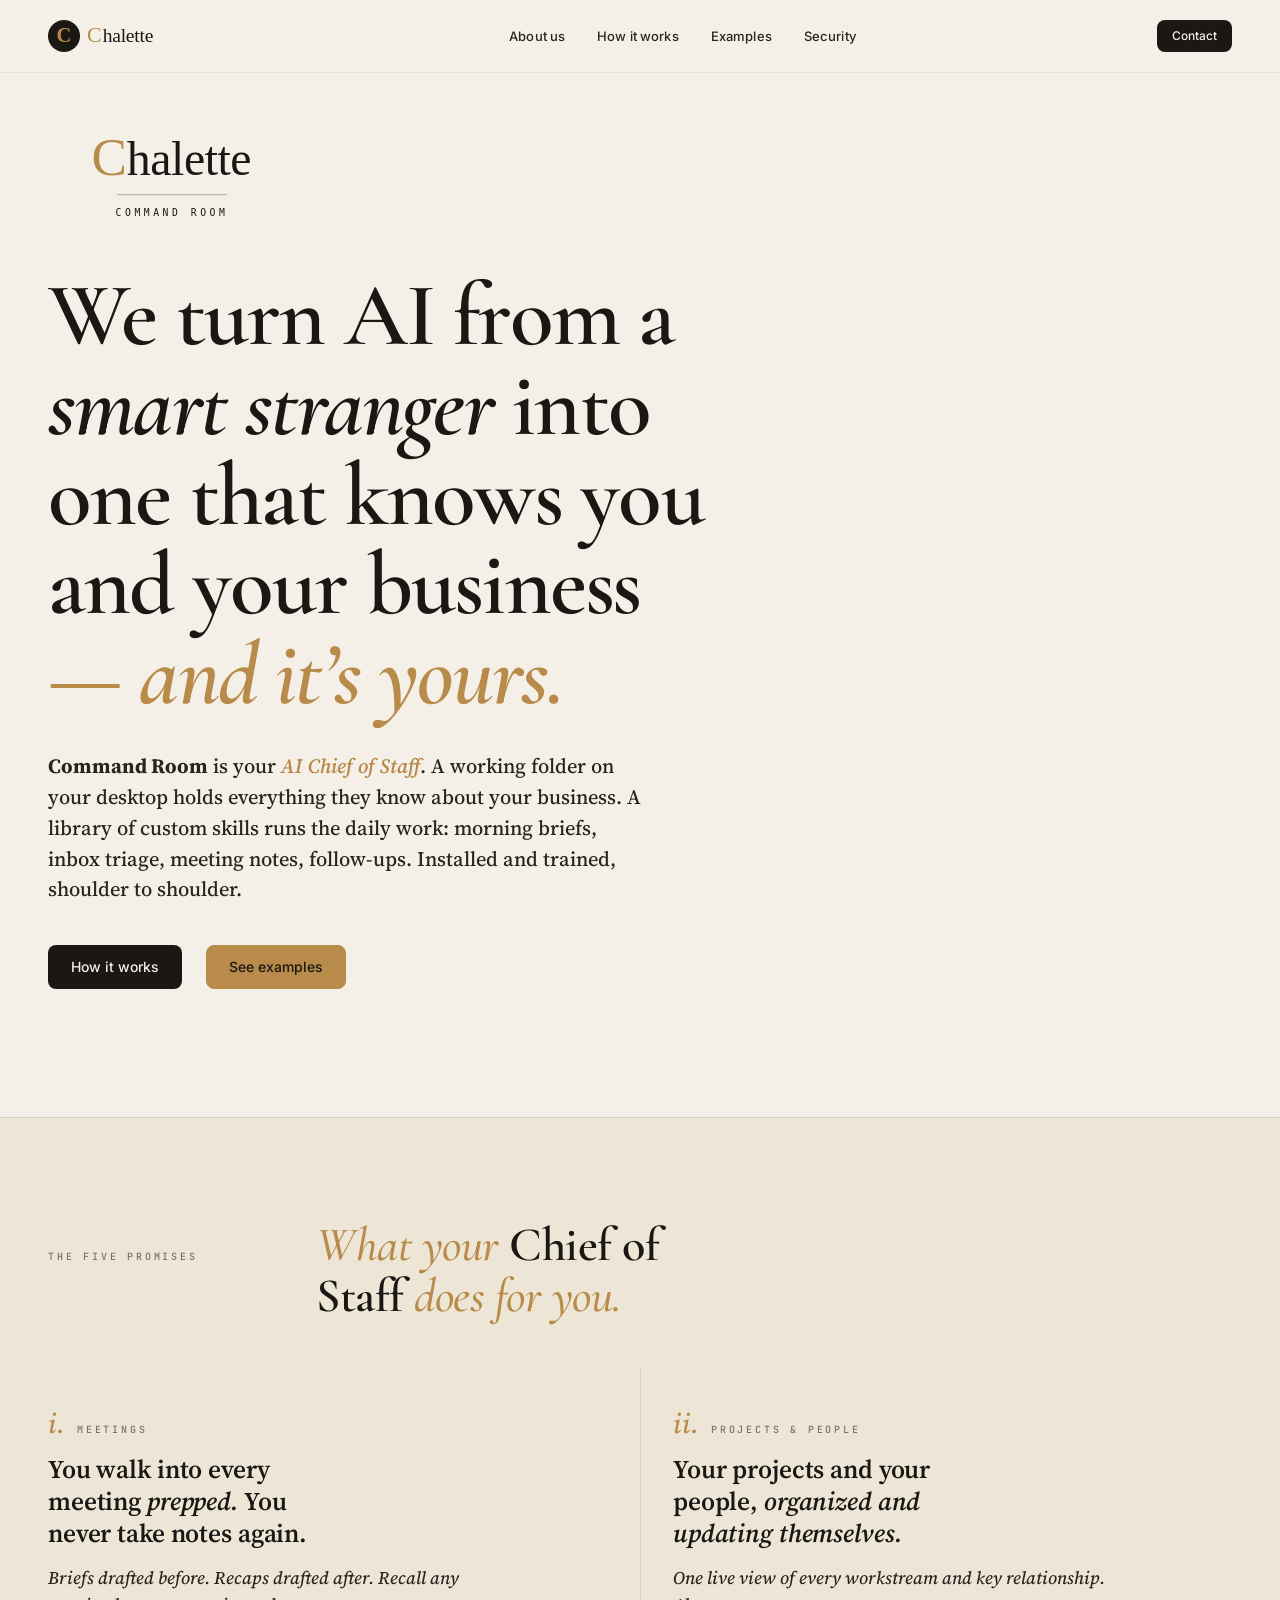
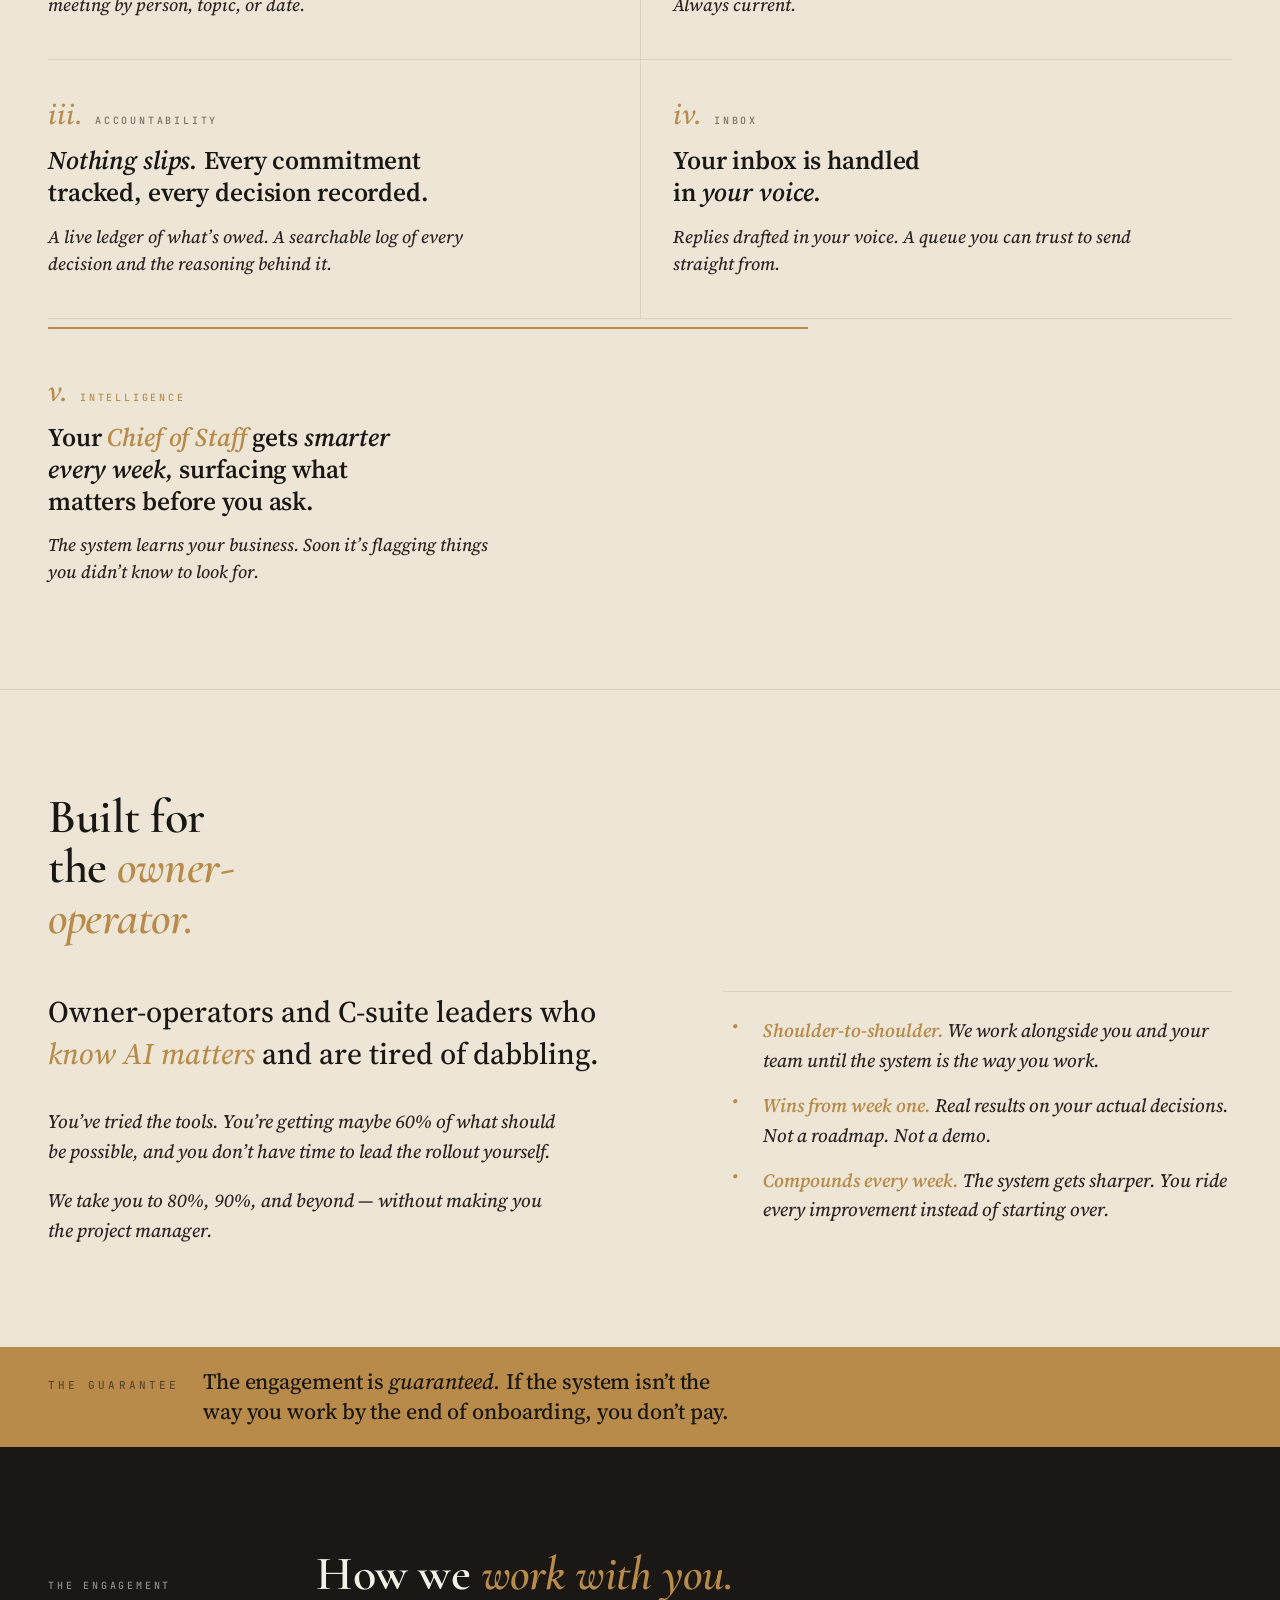
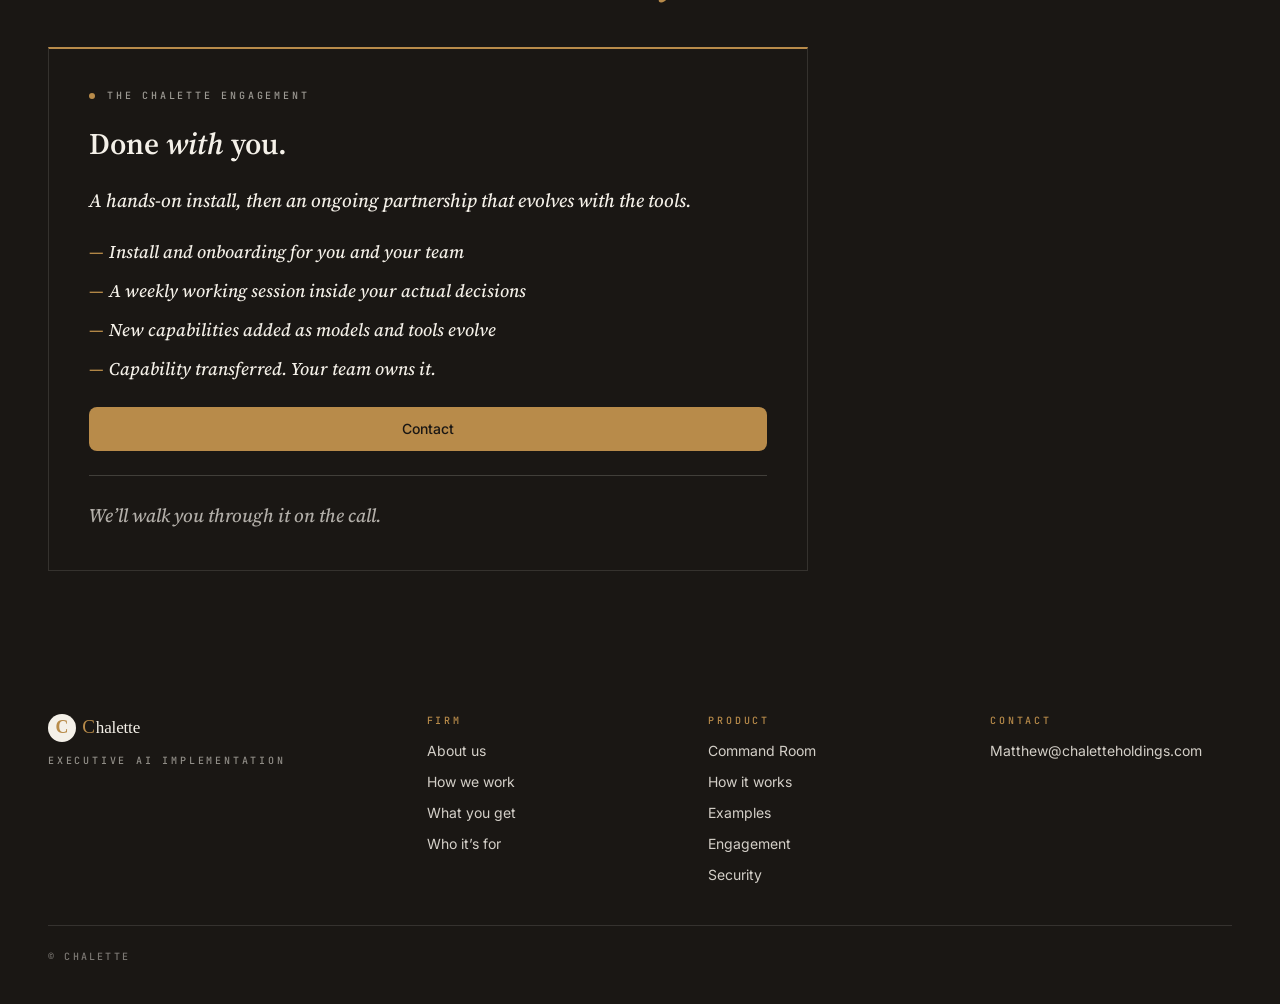
==== index.html @ c5b2cd97 "A11y + social/SEO meta pass A11y: - Tab toggle now passes a real tablist:   * Buttons get type="butt" ====
<!doctype html>
<html lang="en">
<head>
  <meta charset="utf-8">
  <title>Chalette | Executive AI Implementation</title>
  <meta name="viewport" content="width=device-width, initial-scale=1">
  <meta name="description" content="Chalette is an Executive AI Implementation firm. We install Command Room (your AI Chief of Staff) and work alongside your team so AI actually pays off.">

  <link rel="canonical" href="https://chaletteholdings.com/">

  <meta property="og:type" content="website">
  <meta property="og:url" content="https://chaletteholdings.com/">
  <meta property="og:title" content="Chalette | Executive AI Implementation">
  <meta property="og:description" content="We turn AI from a smart stranger into one that knows you and your business. Built for owner-operators and C-suite leaders who know AI matters and are tired of dabbling.">
  <meta property="og:site_name" content="Chalette">

  <meta name="twitter:card" content="summary">
  <meta name="twitter:title" content="Chalette | Executive AI Implementation">
  <meta name="twitter:description" content="We turn AI from a smart stranger into one that knows you and your business.">

  <link rel="icon" href="assets/favicon.svg">
  <link rel="stylesheet" href="assets/chalette.css">
  <link rel="stylesheet" href="assets/landing.css">
</head>
<body>

<!-- ============================================================
     NAV
     ============================================================ -->
<header class="nav">
  <div class="wrap nav-inner">
    <a class="nav-logo" href="#top" aria-label="Chalette home">
      <img src="assets/logo-lockup.svg" alt="Chalette">
    </a>
    <nav class="nav-links" aria-label="Primary">
      <a href="about.html">About us</a>
      <a href="how-it-works.html">How it works</a>
      <a href="examples.html">Examples</a>
      <a href="security.html">Security</a>
    </nav>
    <div class="nav-actions">
      <a class="btn btn-primary btn-sm nav-cta" href="mailto:Matthew@chaletteholdings.com">Contact</a>
      <button class="nav-toggle" type="button" aria-label="Open menu" aria-expanded="false" aria-controls="mobile-menu">
        <span class="nav-toggle-bar"></span>
        <span class="nav-toggle-bar"></span>
        <span class="nav-toggle-bar"></span>
      </button>
    </div>
  </div>
</header>
<div class="mobile-menu" id="mobile-menu" hidden>
  <nav class="mobile-menu-links" aria-label="Mobile primary">
    <a href="about.html">About us</a>
    <a href="how-it-works.html">How it works</a>
    <a href="examples.html">Examples</a>
    <a href="security.html">Security</a>
  </nav>
  <a class="btn btn-primary mobile-menu-cta" href="mailto:Matthew@chaletteholdings.com">Contact</a>
</div>

<main id="top">

<!-- ============================================================
     HERO
     ============================================================ -->
<section class="hero">
  <div class="wrap">
    <div class="hero-content">
      <img class="hero-logo" src="assets/logo-stacked.svg" alt="Chalette Command Room">
      <h1>
        We turn AI from a <em>smart stranger</em> into one that knows you and your business <span class="brass">&mdash; and it&rsquo;s yours.</span>
      </h1>
      <p class="hero-sub">
        <strong>Command Room</strong> is your <span class="brass-em">AI Chief of Staff</span>. A working folder on your desktop holds everything they know about your business. A library of custom skills runs the daily work: morning briefs, inbox triage, meeting notes, follow-ups. Installed and trained, shoulder to shoulder.
      </p>
      <div class="hero-ctas">
        <a class="btn btn-primary" href="how-it-works.html">How it works</a>
        <a class="btn btn-brass" href="examples.html">See examples</a>
      </div>
    </div>
  </div>
</section>


<!-- ============================================================
     THE FIVE PROMISES (canonical, from PRODUCT_STRATEGY_v3.md)
     ============================================================ -->
<section class="promises" id="what">
  <div class="wrap">
    <div class="section-head">
      <div class="section-marker"><span>The five promises</span></div>
      <h2 class="section-title section-title--invert"><span class="muted-frame">What your</span> Chief of Staff <span class="muted-frame">does for you.</span></h2>
    </div>

    <ol class="promise-grid">
      <li class="promise-card">
        <div class="promise-meta">
          <span class="promise-num">i.</span>
          <span class="promise-cat">Meetings</span>
        </div>
        <h3>You walk into every meeting <em>prepped.</em> You never take notes again.</h3>
        <p>Briefs drafted before. Recaps drafted after. Recall any meeting by person, topic, or date.</p>
      </li>
      <li class="promise-card">
        <div class="promise-meta">
          <span class="promise-num">ii.</span>
          <span class="promise-cat">Projects &amp; people</span>
        </div>
        <h3>Your projects and your people, <em>organized and updating themselves.</em></h3>
        <p>One live view of every workstream and key relationship. Always current.</p>
      </li>
      <li class="promise-card">
        <div class="promise-meta">
          <span class="promise-num">iii.</span>
          <span class="promise-cat">Accountability</span>
        </div>
        <h3><em>Nothing slips.</em> Every commitment tracked, every decision recorded.</h3>
        <p>A live ledger of what&rsquo;s owed. A searchable log of every decision and the reasoning behind it.</p>
      </li>
      <li class="promise-card">
        <div class="promise-meta">
          <span class="promise-num">iv.</span>
          <span class="promise-cat">Inbox</span>
        </div>
        <h3>Your inbox is handled in <em>your voice.</em></h3>
        <p>Replies drafted in your voice. A queue you can trust to send straight from.</p>
      </li>
      <li class="promise-card promise-card--feature">
        <div class="promise-meta">
          <span class="promise-num">v.</span>
          <span class="promise-cat">Intelligence</span>
        </div>
        <h3>Your <span class="brass-em">Chief of Staff</span> gets <em>smarter every week,</em> surfacing what matters before you ask.</h3>
        <p>The system learns your business. Soon it&rsquo;s flagging things you didn&rsquo;t know to look for.</p>
      </li>
    </ol>
  </div>
</section>


<!-- ============================================================
     WHO IT'S FOR
     ============================================================ -->
<section class="audience" id="audience">
  <div class="wrap">
    <div class="section-head">
      <h2 class="section-title">Built for the <span class="brass-em">owner-operator.</span></h2>
    </div>

    <div class="audience-grid">
      <div>
        <p class="audience-lede">
          Owner-operators and C-suite leaders who <em>know AI matters</em> and are tired of dabbling.
        </p>
        <div class="audience-body">
          <p>You&rsquo;ve tried the tools. You&rsquo;re getting maybe 60% of what should be possible, and you don&rsquo;t have time to lead the rollout yourself.</p>
          <p>We take you to 80%, 90%, and beyond &mdash; without making you the project manager.</p>
        </div>
      </div>

      <ul class="audience-list">
        <li><span><strong>Shoulder-to-shoulder.</strong> We work alongside you and your team until the system is the way you work.</span></li>
        <li><span><strong>Wins from week one.</strong> Real results on your actual decisions. Not a roadmap. Not a demo.</span></li>
        <li><span><strong>Compounds every week.</strong> The system gets sharper. You ride every improvement instead of starting over.</span></li>
      </ul>
    </div>
  </div>
</section>


<!-- ============================================================
     GUARANTEE RIBBON
     A brass band between Who-it's-for and Engagement. The
     guarantee is load-bearing for the sale — gets its own moment
     instead of sitting buried as bullet 4 of 4.
     ============================================================ -->
<section class="guarantee" id="guarantee">
  <div class="wrap">
    <div class="guarantee-inner">
      <span class="guarantee-marker">The guarantee</span>
      <p class="guarantee-line">
        The engagement is <em>guaranteed.</em> If the system isn&rsquo;t the way you work by the end of onboarding, you don&rsquo;t pay.
      </p>
    </div>
  </div>
</section>


<!-- ============================================================
     ENGAGEMENT
     ============================================================ -->
<section id="engagement">
  <div class="wrap">
    <div class="section-head">
      <div class="section-marker"><span>The engagement</span></div>
      <h2 class="section-title">How we <span class="brass-em">work with you.</span></h2>
    </div>

    <div class="engagement-grid">
      <article class="engagement-card primary">
        <div class="marker"><span class="dot"></span><span>The Chalette engagement</span></div>
        <h3>Done <em>with</em> you.</h3>
        <p>A hands-on install, then an ongoing partnership that evolves with the tools.</p>
        <ul>
          <li>Install and onboarding for you and your team</li>
          <li>A weekly working session inside your actual decisions</li>
          <li>New capabilities added as models and tools evolve</li>
          <li>Capability transferred. Your team owns it.</li>
        </ul>
        <a class="btn btn-primary" href="mailto:Matthew@chaletteholdings.com">Contact</a>
        <p class="footer-note">We&rsquo;ll walk you through it on the call.</p>
      </article>
    </div>
  </div>
</section>


</main>

<script src="assets/nav.js" defer></script>

<!-- ============================================================
     FOOTER
     ============================================================ -->
<footer>
  <div class="wrap">
    <div class="footer-grid">
      <div class="footer-brand">
        <img src="assets/logo-lockup-reversed.svg" alt="Chalette">
        <p>Executive AI Implementation</p>
      </div>
      <div class="footer-col">
        <h5>Firm</h5>
        <ul>
          <li><a href="about.html">About us</a></li>
          <li><a href="how-it-works.html#how">How we work</a></li>
          <li><a href="#what">What you get</a></li>
          <li><a href="#audience">Who it&rsquo;s for</a></li>
        </ul>
      </div>
      <div class="footer-col">
        <h5>Product</h5>
        <ul>
          <li><a href="#what">Command Room</a></li>
          <li><a href="how-it-works.html">How it works</a></li>
          <li><a href="examples.html">Examples</a></li>
          <li><a href="#engagement">Engagement</a></li>
          <li><a href="security.html">Security</a></li>
        </ul>
      </div>
      <div class="footer-col">
        <h5>Contact</h5>
        <ul>
          <li><a href="mailto:Matthew@chaletteholdings.com">Matthew@chaletteholdings.com</a></li>
        </ul>
      </div>
    </div>
    <div class="footer-meta">
      <span>&copy; Chalette</span>
    </div>
  </div>
</footer>

</body>
</html>
---- assets/chalette.css ----
/* =========================================================
   CHALETTE · Colors & Type
   Editorial, warm-neutral, ink-on-bone palette.
   Light-first; dark variant included.
   ========================================================= */

/* ------------------- FONTS -------------------
   Display serif: Cormorant Garamond (Google Fonts) — used ONLY for
                  big editorial display headings (h1/h2 at display
                  sizes). Beautiful but reads thin at body sizes.
   Body serif:    Source Serif 4 (Google Fonts) — designed by Adobe
                  for on-screen body text. Sturdy italics. Used for
                  ledes, prose, all "editorial body" copy.
   Sans UI:       Inter (Google Fonts)
   Mono:          JetBrains Mono (Google Fonts)
   The two-serif split is deliberate: it keeps the editorial display
   voice without making body copy hard to read for 50+ readers.
*/
@import url('https://fonts.googleapis.com/css2?family=Cormorant+Garamond:ital,wght@0,500;0,600;0,700;1,500;1,600;1,700&family=Source+Serif+4:ital,opsz,wght@0,8..60,400;0,8..60,500;0,8..60,600;0,8..60,700;1,8..60,400;1,8..60,500;1,8..60,600;1,8..60,700&family=Inter:wght@400;500;600;700&family=JetBrains+Mono:wght@400;500;600&display=swap');

:root {
  /* ---------- RAW PALETTE ---------- */
  /* Neutrals — warm, paper-like */
  --bone:       #F4F0E8;  /* primary light background */
  --paper:      #FAF7F0;  /* elevated surfaces */
  --cream:      #EDE6D6;  /* recessed / section tint */
  --parchment:  #E6DFCC;  /* deepest warm neutral */
  --line:       #D9D2C3;  /* default hairline */
  --line-soft:  #E8E1D0;  /* subtle divider */

  /* Inks — warm, never pure black */
  --ink:        #1A1714;  /* primary text, primary surface dark */
  --ink-2:      #2A2420;  /* secondary text */
  --ink-3:      #453E37;  /* tertiary text */
  --muted:      #7A7268;  /* tertiary text / metadata */
  --muted-2:    #9A9288;  /* placeholder */

  /* Accents — restrained, editorial */
  --carmine:    #8B1E1E;  /* primary accent — status, critical */
  --carmine-2:  #6E1616;  /* pressed */
  --forest:     #2E5339;  /* success / positive */
  --brass:      #B88B4A;  /* warning / highlight */
  --slate:      #3A4A5C;  /* info */
  --terracotta: #C95A2E;  /* rare highlight */

  /* Dark-mode surfaces */
  --ink-bg:     #131110;  /* darkest */
  --ink-bg-2:   #1E1A17;  /* surface */
  --ink-bg-3:   #2A2420;  /* elevated */
  --ink-line:   #3A322C;  /* dark hairline */

  /* ---------- SEMANTIC ROLES (light) ---------- */
  --bg:         var(--bone);
  --bg-surface: var(--paper);
  --bg-sunken:  var(--cream);
  --bg-deep:    var(--parchment);

  --fg:         var(--ink);      /* primary text */
  --fg-2:       var(--ink-2);    /* secondary */
  --fg-3:       var(--ink-3);    /* tertiary */
  --fg-muted:   var(--muted);    /* metadata */
  --fg-placeholder: var(--muted-2);

  --border:     var(--line);
  --border-soft: var(--line-soft);
  --border-strong: var(--ink);

  --accent:     var(--carmine);
  --accent-pressed: var(--carmine-2);
  --success:    var(--forest);
  --warning:    var(--brass);
  --info:       var(--slate);

  /* ---------- TYPE FAMILIES ---------- */
  --font-display-serif: 'Cormorant Garamond', 'EB Garamond', Georgia, serif;
  --font-serif: 'Source Serif 4', 'Source Serif Pro', Georgia, serif;
  --font-sans:  'Inter', system-ui, -apple-system, 'Helvetica Neue', Arial, sans-serif;
  --font-mono:  'JetBrains Mono', 'SF Mono', Menlo, Consolas, monospace;

  --font-display: var(--font-display-serif);
  --font-body:    var(--font-sans);
  --font-meta:    var(--font-mono);

  /* ---------- TYPE SCALE ---------- */
  /* Display / editorial — serif, italic often. Weight 600 (not 500)
     because Cormorant Italic at display sizes still reads thin on
     small viewports — the hero h1 italics in particular. */
  --type-display-1: 600 84px/0.98 var(--font-display);   /* hero */
  --type-display-2: 600 64px/1.02 var(--font-display);   /* section hero */
  --type-display-3: 600 48px/1.05 var(--font-display);   /* page title */

  /* Headings. h1/h2 use the body serif (Source Serif 4) — Cormorant
     italic gets thin between ~24px and 44px. Big display sizes still
     use Cormorant. */
  --type-h1: 600 38px/1.15 var(--font-serif);
  --type-h2: 600 30px/1.2  var(--font-serif);
  --type-h3: 600 22px/1.3  var(--font-sans);
  --type-h4: 600 17px/1.35 var(--font-sans);

  /* Body. Bumped one step for older-reader legibility (15->17, 18->20). */
  --type-body-lg: 400 20px/1.55 var(--font-body);
  --type-body:    400 17px/1.6  var(--font-body);
  --type-body-sm: 400 14px/1.5  var(--font-body);

  /* Editorial serif body (long-form). Source Serif 4 — sturdier than
     Cormorant at body sizes, with italics built for on-screen reading.
     Sizes bumped one step (17->19, 20->22) for older-reader legibility. */
  --type-serif-lg: 500 22px/1.55 var(--font-serif);
  --type-serif:    500 19px/1.6  var(--font-serif);

  /* Meta / mono — uppercase tracked */
  --type-meta:    500 10px/1.4 var(--font-mono);
  --type-meta-sm: 500  9px/1.4 var(--font-mono);
  --type-code:    400 13px/1.5 var(--font-mono);

  /* ---------- SPACING (4px base) ---------- */
  --space-1:  4px;
  --space-2:  8px;
  --space-3:  12px;
  --space-4:  16px;
  --space-5:  20px;
  --space-6:  24px;
  --space-8:  32px;
  --space-10: 40px;
  --space-12: 48px;
  --space-16: 64px;
  --space-20: 80px;
  --space-24: 96px;

  /* ---------- RADII — minimal, editorial ---------- */
  --radius-0: 0;        /* sharp — preferred for cards, inputs */
  --radius-1: 2px;      /* whisper */
  --radius-2: 4px;      /* small chips */
  --radius-3: 8px;      /* buttons */
  --radius-round: 999px;/* pills, avatars */

  /* ---------- SHADOWS — paper-like ---------- */
  --shadow-0: none;
  --shadow-1: 0 1px 2px rgba(26,23,20,0.06);
  --shadow-2: 0 4px 12px -2px rgba(26,23,20,0.08);
  --shadow-3: 0 12px 30px -8px rgba(26,23,20,0.14);
  --shadow-4: 0 30px 80px -24px rgba(26,23,20,0.22);
  --shadow-inset: inset 0 1px 0 rgba(255,255,255,0.5);

  /* ---------- MOTION ---------- */
  --ease-out: cubic-bezier(0.2, 0.8, 0.2, 1);
  --ease-in-out: cubic-bezier(0.4, 0, 0.2, 1);
  --ease-editorial: cubic-bezier(0.25, 0.1, 0.25, 1);
  --dur-fast: 120ms;
  --dur-base: 200ms;
  --dur-slow: 360ms;
}

/* ---------- DARK THEME ---------- */
[data-theme="dark"] {
  --bg:         var(--ink-bg);
  --bg-surface: var(--ink-bg-2);
  --bg-sunken:  var(--ink-bg);
  --bg-deep:    #0D0B0A;

  --fg:         var(--bone);
  --fg-2:       #D9D2C3;
  --fg-3:       #A89F93;
  --fg-muted:   #7A7268;
  --fg-placeholder: #5A544D;

  --border:     var(--ink-line);
  --border-soft: #2A2420;
  --border-strong: var(--bone);

  --accent:     #C14848;
  --accent-pressed: #8B1E1E;
  --success:    #4A7A58;
  --warning:    #D6A664;
  --info:       #6A7C92;
}

/* =========================================================
   SEMANTIC CLASSES — use these in markup where possible
   ========================================================= */

html, body { background: var(--bg); color: var(--fg); font-family: var(--font-body); }

.display-1 { font: var(--type-display-1); letter-spacing: -0.015em; }
.display-2 { font: var(--type-display-2); letter-spacing: -0.01em; }
.display-3 { font: var(--type-display-3); letter-spacing: -0.01em; }

h1, .h1 { font: var(--type-h1); letter-spacing: -0.005em; margin: 0; }
h2, .h2 { font: var(--type-h2); letter-spacing: -0.005em; margin: 0; }
h3, .h3 { font: var(--type-h3); letter-spacing: 0; margin: 0; }
h4, .h4 { font: var(--type-h4); letter-spacing: 0; margin: 0; }

p, .body    { font: var(--type-body);    color: var(--fg-2); margin: 0; }
.body-lg    { font: var(--type-body-lg); color: var(--fg-2); }
.body-sm    { font: var(--type-body-sm); color: var(--fg-2); }
.serif      { font: var(--type-serif);   color: var(--fg-2); }
.serif-lg   { font: var(--type-serif-lg);color: var(--fg); }

.meta, .eyebrow {
  font: var(--type-meta);
  letter-spacing: 0.25em;
  text-transform: uppercase;
  color: var(--fg-muted);
}
.meta-sm {
  font: var(--type-meta-sm);
  letter-spacing: 0.22em;
  text-transform: uppercase;
  color: var(--fg-muted);
}
code, .code { font: var(--type-code); color: var(--fg-2); }

em, .italic { font-style: italic; }

hr, .rule {
  border: 0;
  height: 1px;
  background: var(--border);
  margin: var(--space-8) 0;
}

/* Editorial drop-cap helper */
.drop-cap::first-letter {
  font-family: var(--font-serif);
  font-weight: 500;
  font-size: 4.2em;
  line-height: 0.9;
  float: left;
  margin: 0.05em 0.12em 0 0;
  color: var(--fg);
}
---- assets/landing.css ----
/* ----------------------------------------------------------
   Chalette · Landing page
   Built on the Chalette design system tokens (chalette.css).

   Visual system:
     - bone paper background, ink text, brass accent in editorial moments
     - serif (Cormorant Garamond) for display, sans (Inter) for UI,
       mono (JetBrains Mono) tracked-uppercase for section markers
     - hairlines do the work of most cards. Sharp corners.
     - single repeated primary CTA: "Contact" (mailto Matthew@chaletteholdings.com).
   ---------------------------------------------------------- */

*, *::before, *::after { box-sizing: border-box; }
html { scroll-behavior: smooth; }
body {
  margin: 0;
  background: var(--bg);
  color: var(--fg);
  font-family: var(--font-body);
  -webkit-font-smoothing: antialiased;
  -moz-osx-font-smoothing: grayscale;
}

a { color: inherit; text-decoration: none; }
img, svg { display: block; max-width: 100%; }

/* ---------- layout ---------- */
.wrap {
  width: 100%;
  max-width: 1280px;
  margin: 0 auto;
  padding-inline: var(--space-8);
}
@media (min-width: 720px) { .wrap { padding-inline: var(--space-12); } }

section {
  padding-block: clamp(48px, 8vw, 120px);
  border-top: 1px solid var(--border);
  position: relative;
}
section:first-of-type { border-top: 0; }

/* ---------- editorial section header ---------- */
.section-head {
  display: grid;
  grid-template-columns: 1fr;
  gap: var(--space-3);
  margin-bottom: var(--space-12);
}
@media (min-width: 960px) {
  .section-head {
    grid-template-columns: 220px 1fr;
    gap: var(--space-12);
    align-items: baseline;
  }
}
.section-marker {
  font: var(--type-meta);
  letter-spacing: 0.28em;
  text-transform: uppercase;
  color: var(--fg-muted);
  display: flex;
  align-items: baseline;
  gap: 10px;
}
.section-title {
  font: var(--type-display-3);
  letter-spacing: -0.01em;
  color: var(--fg);
  margin: 0;
  max-width: 22ch;
  text-wrap: balance;
}
.section-title em { font-style: italic; color: var(--fg); }

/* Inverted emphasis treatment: the central phrase is the dark anchor,
   the framing words ("What your" / "does for you") are brass and
   recede. Use .muted-frame on the framing words. Per David Williams
   feedback May 26 — the role is what should pop, not the wrapper. */
.section-title--invert {
  color: var(--fg);
  font-weight: 600;
}
.section-title--invert .muted-frame {
  color: var(--brass);
  font-style: italic;
  font-weight: 500;
}

/* ---------- top nav ---------- */
.nav {
  position: sticky;
  top: 0;
  z-index: 50;
  background: color-mix(in oklab, var(--bone) 78%, transparent);
  backdrop-filter: saturate(140%) blur(12px);
  -webkit-backdrop-filter: saturate(140%) blur(12px);
  border-bottom: 1px solid var(--border-soft);
}
.nav-inner {
  display: flex;
  align-items: center;
  justify-content: space-between;
  gap: var(--space-6);
  height: 72px;
}
.nav-logo { display: flex; align-items: center; }
.nav-logo img, .nav-logo svg { height: 32px; width: auto; display: block; }
.nav-links {
  display: none;
  gap: var(--space-8);
  align-items: center;
}
@media (min-width: 880px) { .nav-links { display: flex; } }
.nav-links a {
  font: 500 13px/1 var(--font-sans);
  color: var(--fg-2);
  letter-spacing: 0.01em;
  transition: opacity var(--dur-base) var(--ease-editorial);
}
.nav-links a:hover { opacity: 0.7; }

.nav-actions {
  display: flex;
  align-items: center;
  gap: var(--space-3);
}

/* hamburger button — visible only below the nav breakpoint */
.nav-toggle {
  display: inline-flex;
  flex-direction: column;
  justify-content: center;
  gap: 5px;
  width: 40px;
  height: 40px;
  padding: 10px;
  background: transparent;
  border: 1px solid var(--border);
  border-radius: var(--radius-2);
  cursor: pointer;
  transition: all var(--dur-base) var(--ease-editorial);
}
.nav-toggle:hover { border-color: var(--fg); }
.nav-toggle-bar {
  display: block;
  width: 18px;
  height: 1.5px;
  background: var(--fg);
  transition: transform var(--dur-base) var(--ease-editorial),
              opacity var(--dur-base) var(--ease-editorial);
}
.nav-toggle[aria-expanded="true"] .nav-toggle-bar:nth-child(1) {
  transform: translateY(6.5px) rotate(45deg);
}
.nav-toggle[aria-expanded="true"] .nav-toggle-bar:nth-child(2) {
  opacity: 0;
}
.nav-toggle[aria-expanded="true"] .nav-toggle-bar:nth-child(3) {
  transform: translateY(-6.5px) rotate(-45deg);
}
@media (min-width: 880px) {
  .nav-toggle { display: none; }
}

/* On mobile: hide the desktop Contact button; mobile menu has its own CTA. */
@media (max-width: 879px) {
  .nav-cta { display: none; }
}

/* mobile menu overlay */
.mobile-menu {
  position: fixed;
  top: 72px;
  left: 0;
  right: 0;
  bottom: 0;
  z-index: 40;
  background: var(--bone);
  padding: var(--space-10) var(--space-8) var(--space-12);
  display: flex;
  flex-direction: column;
  gap: var(--space-8);
  overflow-y: auto;
  animation: mobile-menu-in var(--dur-slow) var(--ease-editorial);
}
.mobile-menu[hidden] { display: none; }
@keyframes mobile-menu-in {
  from { opacity: 0; transform: translateY(-8px); }
  to { opacity: 1; transform: translateY(0); }
}
.mobile-menu-links {
  display: flex;
  flex-direction: column;
  gap: var(--space-2);
  border-top: 1px solid var(--border-soft);
  padding-top: var(--space-6);
}
.mobile-menu-links a {
  font: var(--type-h1);
  font-size: clamp(28px, 6vw, 38px);
  line-height: 1.2;
  letter-spacing: -0.01em;
  color: var(--fg);
  padding: var(--space-4) 0;
  border-bottom: 1px solid var(--border-soft);
  transition: color var(--dur-base) var(--ease-editorial);
}
.mobile-menu-links a:hover,
.mobile-menu-links a[aria-current="page"] {
  color: var(--brass);
}
.mobile-menu-cta {
  align-self: flex-start;
  margin-top: var(--space-4);
}
/* lock body scroll when menu open */
body.nav-open { overflow: hidden; }
@media (min-width: 880px) {
  .mobile-menu { display: none !important; }
  body.nav-open { overflow: auto; }
}

/* ---------- buttons ---------- */
.btn {
  display: inline-flex;
  align-items: center;
  justify-content: center;
  gap: 10px;
  font: 500 14px/1 var(--font-sans);
  padding: 14px 22px;
  border-radius: var(--radius-3);
  border: 1px solid transparent;
  cursor: pointer;
  transition: all var(--dur-base) var(--ease-editorial);
  text-decoration: none;
  white-space: nowrap;
  letter-spacing: 0;
}
.btn-primary {
  background: var(--ink);
  color: var(--bone);
}
.btn-primary:hover { background: #2A2420; }
.btn-primary:active { transform: scale(0.985); }
.btn-secondary {
  background: transparent;
  color: var(--fg);
  border-color: var(--border-strong);
}
.btn-secondary:hover { background: var(--ink); color: var(--bone); }
.btn-ghost {
  background: transparent;
  color: var(--fg);
  padding: 14px 0;
  border-bottom: 1px solid var(--fg);
  border-radius: 0;
}
.btn-ghost:hover { color: var(--brass); border-bottom-color: var(--brass); }
.btn-brass {
  background: var(--brass);
  color: var(--ink);
  border-color: var(--brass);
}
.btn-brass:hover { background: #C99A57; }
.btn-brass:active { transform: scale(0.985); }
.btn-sm { padding: 9px 14px; font-size: 12px; }
.btn-on-dark.btn-primary {
  background: var(--brass);
  color: var(--ink);
}
.btn-on-dark.btn-primary:hover { background: #C99A57; }

/* ---------- HERO ---------- */
.hero {
  padding-top: clamp(32px, 4vw, 56px);
  padding-bottom: clamp(80px, 10vw, 140px);
  border-top: 0;
}
/* Stacked Chalette / Command Room brand mark in the hero, in place
   of the old text eyebrow. SVG viewBox is 280x130; we set height
   and let width follow. */
.hero-logo {
  display: block;
  height: clamp(72px, 9vw, 116px);
  width: auto;
  margin: 0 0 var(--space-8);
}
.hero h1 {
  font: var(--type-display-1);
  font-size: clamp(44px, 7vw, 96px);
  line-height: 1.0;
  letter-spacing: -0.02em;
  margin: 0 0 var(--space-8);
  color: var(--fg);
  text-wrap: balance;
}
.hero h1 em {
  font-style: italic;
  color: var(--fg);
}
.hero h1 .brass { color: var(--brass); font-style: italic; }
.hero-sub {
  font: var(--type-serif-lg);
  font-size: clamp(18px, 1.6vw, 22px);
  line-height: 1.5;
  color: var(--fg-2);
  max-width: 56ch;
  margin: 0 0 var(--space-10);
}
.hero-ctas {
  display: flex;
  align-items: center;
  gap: var(--space-6);
  flex-wrap: wrap;
}

/* hero content — single-column editorial.
   Don't constrain .hero-content itself: `22ch` resolves against the
   body font (Inter ~16px) which collapses the column to ~176px and
   forces every word in the h1 to wrap. The h1 and hero-sub set their
   own max-widths in the rules above, which is where the constraint
   belongs. */
.hero h1 { max-width: 18ch; }
.hero .hero-sub { max-width: 60ch; }

/* trust strip */
.trust {
  margin-top: var(--space-16);
  padding-top: var(--space-8);
  border-top: 1px solid var(--border-soft);
  display: grid;
  grid-template-columns: 1fr;
  gap: var(--space-4);
  align-items: baseline;
}
@media (min-width: 720px) { .trust { grid-template-columns: 280px 1fr; gap: var(--space-8); } }
.trust-label {
  font: var(--type-meta);
  letter-spacing: 0.28em;
  text-transform: uppercase;
  color: var(--brass);
}
.trust-body {
  display: flex;
  flex-wrap: wrap;
  gap: var(--space-3) var(--space-3);
  align-items: baseline;
  color: var(--fg-2);
}
.trust-lede {
  font: var(--type-serif);
  font-style: italic;
  color: var(--fg-2);
}
.trust-body .trust-logos {
  display: inline-flex;
  flex-wrap: wrap;
  gap: 10px;
  align-items: baseline;
}
.trust-body .trust-logos > span {
  font-family: var(--font-serif);
  font-weight: 500;
  font-size: 18px;
  color: var(--fg);
  letter-spacing: -0.005em;
}
.trust-body .trust-logos .sep {
  color: var(--fg-muted);
  font-weight: 400;
  font-size: 14px;
  padding: 0 2px;
}

/* ---------- THE FIVE PROMISES ----------
   Layout: 2x2 grid of cards (promises 1-4) + a featured full-width
   row (promise 5, the compounding/Chief-of-Staff one) with a brass
   top border to mark it as the synthesis closer. */
.promises { background: var(--cream); }
.promise-grid {
  list-style: none;
  margin: 0;
  padding: 0;
  display: grid;
  grid-template-columns: 1fr;
  gap: 0;
  border-top: 1px solid var(--border);
}
@media (min-width: 720px) {
  .promise-grid {
    grid-template-columns: 1fr 1fr;
    border-top: 0;
  }
}
.promise-card {
  padding: var(--space-8) 0;
  border-bottom: 1px solid var(--border);
  display: flex;
  flex-direction: column;
  gap: var(--space-4);
}
@media (min-width: 720px) {
  .promise-card {
    padding: var(--space-10) var(--space-8);
    border-bottom: 1px solid var(--border);
    border-left: 1px solid var(--border);
  }
  .promise-card:nth-child(odd) { border-left: 0; padding-left: 0; }
  .promise-card:nth-child(even) { padding-right: 0; }
}
.promise-card--feature {
  grid-column: 1 / -1;
  border-top: 2px solid var(--brass);
  border-bottom: 0;
  padding-top: var(--space-10);
  padding-bottom: 0;
  margin-top: var(--space-2);
}
@media (min-width: 720px) {
  .promise-card--feature {
    border-left: 0;
    padding-left: 0;
    padding-right: 0;
    padding-top: var(--space-12);
    max-width: 760px;
  }
  .promise-card--feature .promise-body-h3,
  .promise-card--feature h3 {
    font-size: clamp(28px, 3vw, 40px);
    max-width: 26ch;
  }
}
.promise-meta {
  display: flex;
  align-items: baseline;
  gap: var(--space-3);
}
.promise-num {
  font-family: var(--font-serif);
  font-style: italic;
  font-weight: 500;
  font-size: 28px;
  color: var(--brass);
  line-height: 1;
}
.promise-cat {
  font: var(--type-meta);
  letter-spacing: 0.28em;
  text-transform: uppercase;
  color: var(--fg-muted);
}
.promise-card--feature .promise-cat { color: var(--brass); }
.promise-card h3 {
  font: var(--type-h1);
  font-size: clamp(20px, 2vw, 26px);
  line-height: 1.25;
  letter-spacing: -0.005em;
  color: var(--fg);
  margin: 0;
  text-wrap: balance;
  max-width: 30ch;
}
.promise-card h3 em { font-style: italic; }
.promise-card p {
  font: var(--type-serif-lg);
  font-size: clamp(16px, 1.4vw, 18px);
  font-style: italic;
  color: var(--fg-2);
  margin: 0;
  max-width: 52ch;
  line-height: 1.5;
}

/* ---------- HOW IT WORKS ---------- */
.how { background: var(--paper); }
.steps {
  display: grid;
  grid-template-columns: 1fr;
  gap: 0;
  border-top: 1px solid var(--border);
}
.step {
  display: grid;
  grid-template-columns: 64px 1fr;
  grid-template-areas:
    "num title"
    "body body";
  column-gap: var(--space-5);
  row-gap: var(--space-4);
  padding: var(--space-8) 0;
  border-bottom: 1px solid var(--border);
  align-items: baseline;
}
.step > .step-num { grid-area: num; }
.step > div:nth-child(2) { grid-area: title; }
.step > .step-body { grid-area: body; }
@media (min-width: 960px) {
  .step {
    grid-template-columns: 120px 320px 1fr;
    grid-template-areas: "num title body";
    column-gap: var(--space-12);
    row-gap: 0;
    padding: var(--space-12) 0;
    align-items: start;
  }
}
.step:last-child { border-bottom: 0; }
.step-num {
  font-family: var(--font-serif);
  font-style: italic;
  font-weight: 500;
  font-size: clamp(56px, 6vw, 84px);
  color: var(--brass);
  line-height: 0.9;
}
.step-title {
  font: var(--type-h1);
  font-size: clamp(26px, 2.6vw, 36px);
  line-height: 1.15;
  color: var(--fg);
  margin: 0;
  text-wrap: balance;
}
.step-title em { font-style: italic; }
.step-body {
  font: var(--type-serif-lg);
  font-style: italic;
  font-size: clamp(17px, 1.5vw, 19px);
  line-height: 1.55;
  color: var(--fg-2);
  margin: 0;
  max-width: 52ch;
}
.step-meta {
  margin-top: var(--space-4);
  font: var(--type-meta);
  letter-spacing: 0.28em;
  text-transform: uppercase;
  color: var(--fg-muted);
}

/* Synthesis closer below the three steps. */
.how-close {
  margin-top: var(--space-10);
  padding-top: var(--space-8);
  border-top: 2px solid var(--brass);
  display: flex;
  flex-direction: column;
  gap: var(--space-3);
}
.how-close-marker {
  font: var(--type-meta);
  letter-spacing: 0.28em;
  text-transform: uppercase;
  color: var(--brass);
  margin: 0;
}
.how-close-line {
  font: var(--type-display-3);
  font-size: clamp(28px, 3.6vw, 44px);
  line-height: 1.15;
  letter-spacing: -0.01em;
  color: var(--fg);
  margin: 0;
  font-family: var(--font-serif);
  font-weight: 500;
  text-wrap: balance;
}
.how-close-line em {
  font-style: italic;
  color: var(--brass);
}
.how-close-sub {
  font: var(--type-serif-lg);
  font-style: italic;
  font-size: clamp(17px, 1.5vw, 20px);
  line-height: 1.5;
  color: var(--fg-2);
  margin: var(--space-2) 0 0;
  max-width: 56ch;
}

/* ---------- WHO IT'S FOR ---------- */
.audience { background: var(--cream); }
.audience-grid {
  display: grid;
  grid-template-columns: 1fr;
  gap: var(--space-12);
}
@media (min-width: 960px) {
  .audience-grid { grid-template-columns: 1.2fr 1fr; gap: var(--space-16); align-items: start; }
}
.audience-lede {
  font: var(--type-serif-lg);
  font-size: clamp(22px, 2.4vw, 30px);
  line-height: 1.4;
  color: var(--fg);
  margin: 0 0 var(--space-8);
  text-wrap: balance;
}
.audience-lede em { font-style: italic; color: var(--brass); }
.audience-body p {
  font: var(--type-serif-lg);
  font-style: italic;
  font-size: clamp(17px, 1.5vw, 19px);
  line-height: 1.55;
  color: var(--fg-2);
  margin: 0 0 var(--space-5);
  max-width: 52ch;
}
.audience-body p:last-child { margin-bottom: 0; }
.audience-list {
  list-style: none;
  margin: 0;
  padding: 0;
  display: grid;
  gap: var(--space-4);
  border-top: 1px solid var(--border);
  padding-top: var(--space-6);
}
.audience-list li {
  display: grid;
  grid-template-columns: 24px 1fr;
  gap: var(--space-4);
  font: var(--type-serif-lg);
  font-style: italic;
  font-size: clamp(17px, 1.5vw, 19px);
  line-height: 1.55;
  color: var(--fg-2);
  align-items: baseline;
}
.audience-list li::before {
  content: '·';
  color: var(--brass);
  font-family: var(--font-serif);
  font-size: 32px;
  line-height: 0.5;
  text-align: center;
}
.audience-list strong { color: var(--brass); font-weight: 600; font-style: italic; }

/* ---------- GUARANTEE STRIP ----------
   Slim brass band between audience (cream) and engagement (ink).
   Single horizontal row: marker on the left, single-line statement
   filling the rest. Hard to miss, doesn't compete with the
   five-promises section above or the engagement card below. */
.guarantee {
  background: var(--brass);
  color: var(--ink);
  border-top: 0;
  padding-block: var(--space-5);
}
.guarantee-inner {
  display: flex;
  flex-direction: column;
  align-items: flex-start;
  gap: var(--space-2);
}
@media (min-width: 720px) {
  .guarantee-inner {
    flex-direction: row;
    align-items: baseline;
    gap: var(--space-6);
  }
}
.guarantee-marker {
  font: var(--type-meta);
  letter-spacing: 0.28em;
  text-transform: uppercase;
  font-size: 11px;
  color: rgba(58, 46, 38, 0.72);
  flex-shrink: 0;
}
.guarantee-line {
  font-family: var(--font-serif);
  font-weight: 500;
  font-style: normal;
  font-size: clamp(17px, 1.8vw, 22px);
  line-height: 1.35;
  letter-spacing: -0.005em;
  color: var(--ink);
  margin: 0;
  text-wrap: balance;
}
.guarantee-line em {
  font-style: italic;
  color: var(--ink);
}

/* ---------- ENGAGEMENT ----------
   Section bg is ink (dark) so it flows from the cream audience above
   into the dark footer below as one continuous dark "end zone." The
   primary card inside gets a brass top accent so it still reads as
   the featured offer. */
#engagement {
  background: var(--ink);
  color: var(--bone);
  border-top: 0;
}
#engagement .section-marker,
#engagement .section-marker span { color: rgba(244,240,232,0.55); }
#engagement .section-title { color: var(--bone); }
#engagement .section-title em,
#engagement .section-title .brass-em { color: var(--brass); }
.engagement-grid {
  display: grid;
  grid-template-columns: 1fr;
  gap: var(--space-10);
  max-width: 760px;
}
.engagement-card {
  border: 1px solid var(--border);
  background: var(--paper);
  padding: var(--space-10);
  display: flex;
  flex-direction: column;
  gap: var(--space-6);
}
@media (max-width: 720px) {
  .engagement-card { padding: var(--space-6); gap: var(--space-5); }
}
.engagement-card .marker {
  font: var(--type-meta);
  letter-spacing: 0.28em;
  text-transform: uppercase;
  color: var(--fg-muted);
  display: flex; align-items: center; gap: 12px;
}
.engagement-card .marker .dot { width: 6px; height: 6px; background: var(--brass); border-radius: 999px; }
.engagement-card h3 {
  font: var(--type-h1);
  font-size: 30px;
  color: var(--fg);
  margin: 0;
}
.engagement-card h3 em { font-style: italic; }
.engagement-card p {
  font: var(--type-serif-lg);
  font-style: italic;
  font-size: clamp(17px, 1.5vw, 19px);
  line-height: 1.55;
  color: var(--fg-2);
  margin: 0;
}
.engagement-card ul {
  list-style: none;
  margin: 0;
  padding: 0;
  display: grid;
  gap: var(--space-3);
}
.engagement-card ul li {
  font: var(--type-serif-lg);
  font-style: italic;
  font-size: clamp(16px, 1.4vw, 18px);
  line-height: 1.5;
  color: var(--fg-2);
  padding-left: var(--space-5);
  position: relative;
}
.engagement-card ul li::before {
  content: '—';
  color: var(--brass);
  position: absolute;
  left: 0;
}
.engagement-card .footer-note {
  margin-top: auto;
  padding-top: var(--space-6);
  border-top: 1px solid var(--border);
  font: var(--type-serif);
  font-style: italic;
  color: var(--fg-2);
}
.engagement-card.primary {
  background: var(--ink);
  color: var(--bone);
  border: 1px solid rgba(244,240,232,0.12);
  border-top: 2px solid var(--brass);
}
.engagement-card.primary .marker { color: rgba(244,240,232,0.6); }
.engagement-card.primary h3,
.engagement-card.primary p,
.engagement-card.primary ul li { color: var(--bone); }
.engagement-card.primary ul li::before { color: var(--brass); }
.engagement-card.primary .footer-note {
  color: rgba(244,240,232,0.7);
  border-top-color: rgba(244,240,232,0.18);
}
.engagement-card.primary .btn-primary {
  background: var(--brass);
  color: var(--ink);
}
.engagement-card.primary .btn-primary:hover { background: #C99A57; }

/* ---------- FINAL CTA ---------- */
.final-cta {
  background: var(--ink);
  color: var(--bone);
  border-top: 0;
}
.final-cta .wrap {
  padding-block: clamp(48px, 6vw, 80px);
  text-align: left;
}
.final-cta .marker {
  font: var(--type-meta);
  letter-spacing: 0.28em;
  text-transform: uppercase;
  color: rgba(244,240,232,0.55);
  margin-bottom: var(--space-5);
  display: flex; align-items: center; gap: 12px;
}
.final-cta .marker .dot { width: 6px; height: 6px; background: var(--brass); border-radius: 999px; }
.final-cta h2 {
  font: var(--type-h1);
  font-size: clamp(26px, 3.2vw, 42px);
  line-height: 1.15;
  letter-spacing: -0.01em;
  color: var(--bone);
  max-width: 24ch;
  margin: 0 0 var(--space-6);
  text-wrap: balance;
}
.final-cta h2 em { font-style: italic; color: var(--brass); }
.final-cta .ctas { display: flex; gap: var(--space-5); flex-wrap: wrap; align-items: center; }
.final-cta .secondary {
  color: var(--bone);
  border-bottom-color: rgba(244,240,232,0.4);
}
.final-cta .secondary:hover { color: var(--brass); border-bottom-color: var(--brass); }

/* ---------- FOOTER (dark, continues from .final-cta) ---------- */
footer {
  background: var(--ink);
  color: var(--bone);
  padding-block: var(--space-10);
  border-top: 0;
}
.footer-grid {
  display: grid;
  grid-template-columns: 1fr;
  gap: var(--space-8);
  align-items: start;
}
@media (min-width: 720px) {
  .footer-grid { grid-template-columns: 1.4fr 1fr 1fr 1fr; gap: var(--space-10); }
}
.footer-brand {
  display: flex;
  flex-direction: column;
  align-items: center;
  text-align: center;
  gap: var(--space-3);
}
@media (min-width: 720px) {
  .footer-brand { align-items: flex-start; text-align: left; }
}
.footer-brand img, .footer-brand svg {
  height: 28px;
  width: auto;
  display: block;
}
.footer-brand p {
  font: var(--type-meta);
  letter-spacing: 0.28em;
  text-transform: uppercase;
  color: rgba(244,240,232,0.55);
  margin: 0;
}
.footer-col h5 {
  font: var(--type-meta);
  letter-spacing: 0.28em;
  text-transform: uppercase;
  color: var(--brass);
  margin: 0 0 var(--space-3);
  font-weight: 500;
}
.footer-col ul { list-style: none; margin: 0; padding: 0; display: grid; gap: 10px; }
.footer-col a {
  font: var(--type-body-sm);
  color: rgba(244,240,232,0.85);
  transition: color var(--dur-base) var(--ease-editorial);
}
.footer-col a:hover { color: var(--brass); }
.footer-meta {
  margin-top: var(--space-10);
  padding-top: var(--space-6);
  border-top: 1px solid rgba(244,240,232,0.12);
  display: flex;
  justify-content: space-between;
  align-items: center;
  gap: var(--space-6);
  flex-wrap: wrap;
  font: var(--type-meta);
  letter-spacing: 0.22em;
  text-transform: uppercase;
  color: rgba(244,240,232,0.45);
}

/* brass-emphasis utility: italic + brass + slightly heavier weight.
   Use for product/brand phrases that need to pop inside body copy
   (e.g. "AI Chief of Staff", "Chief of Staff"). */
.brass-em {
  color: var(--brass);
  font-weight: 600;
  font-style: italic;
}
.visually-hidden { position:absolute; width:1px; height:1px; padding:0; margin:-1px; overflow:hidden; clip:rect(0,0,0,0); border:0; }

::selection { background: var(--brass); color: var(--ink); }
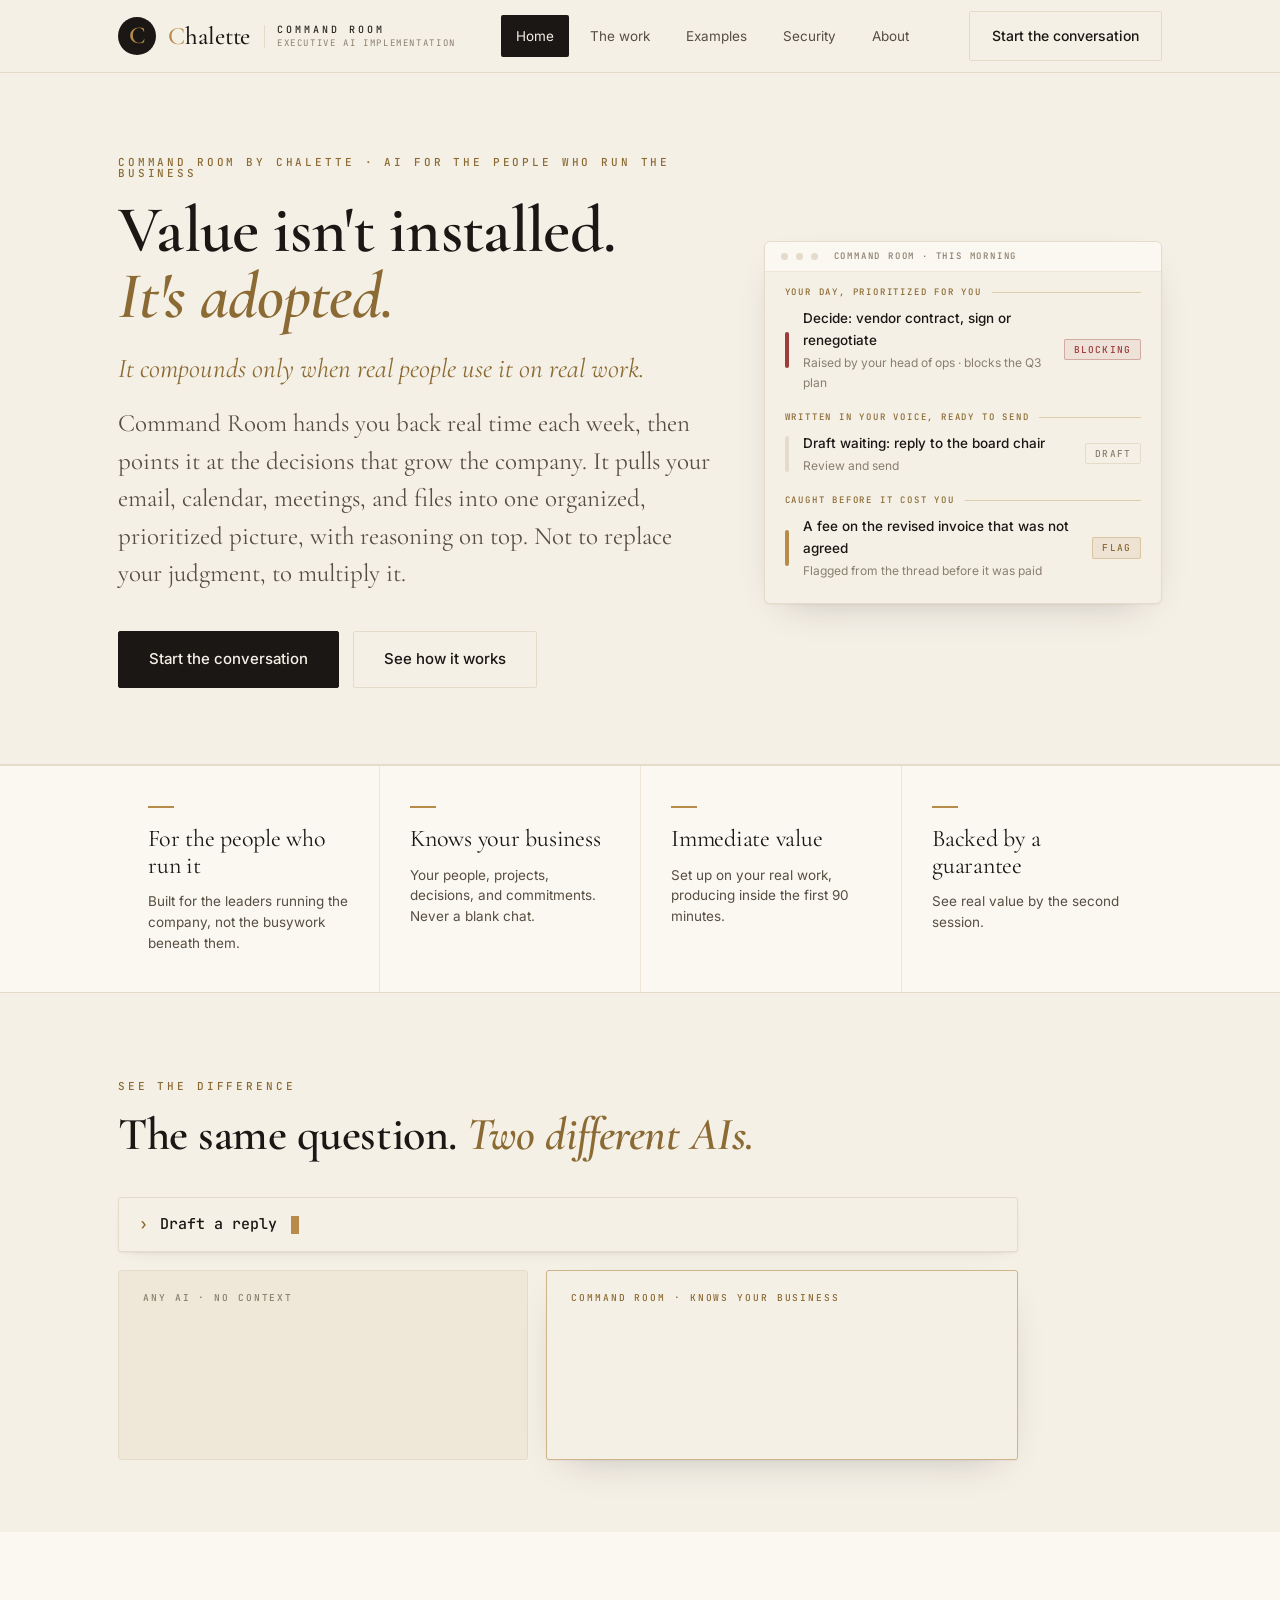
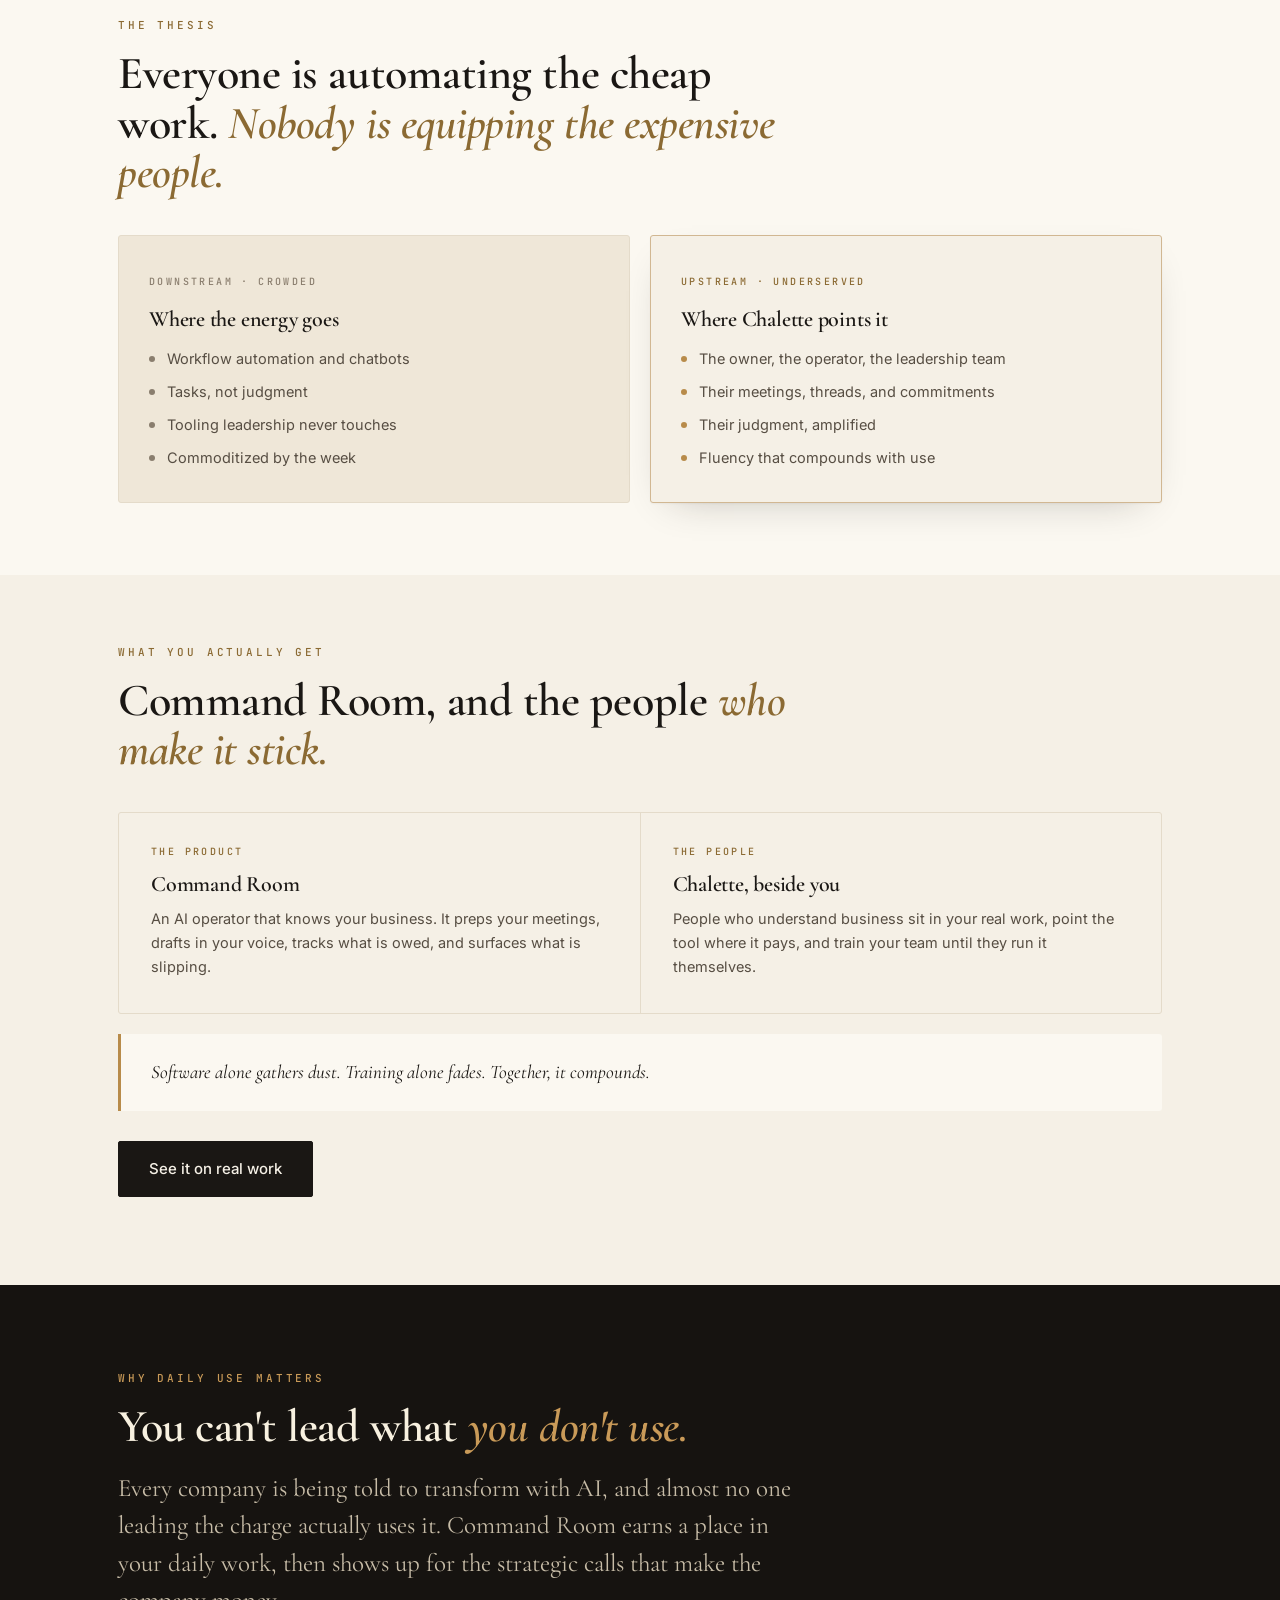
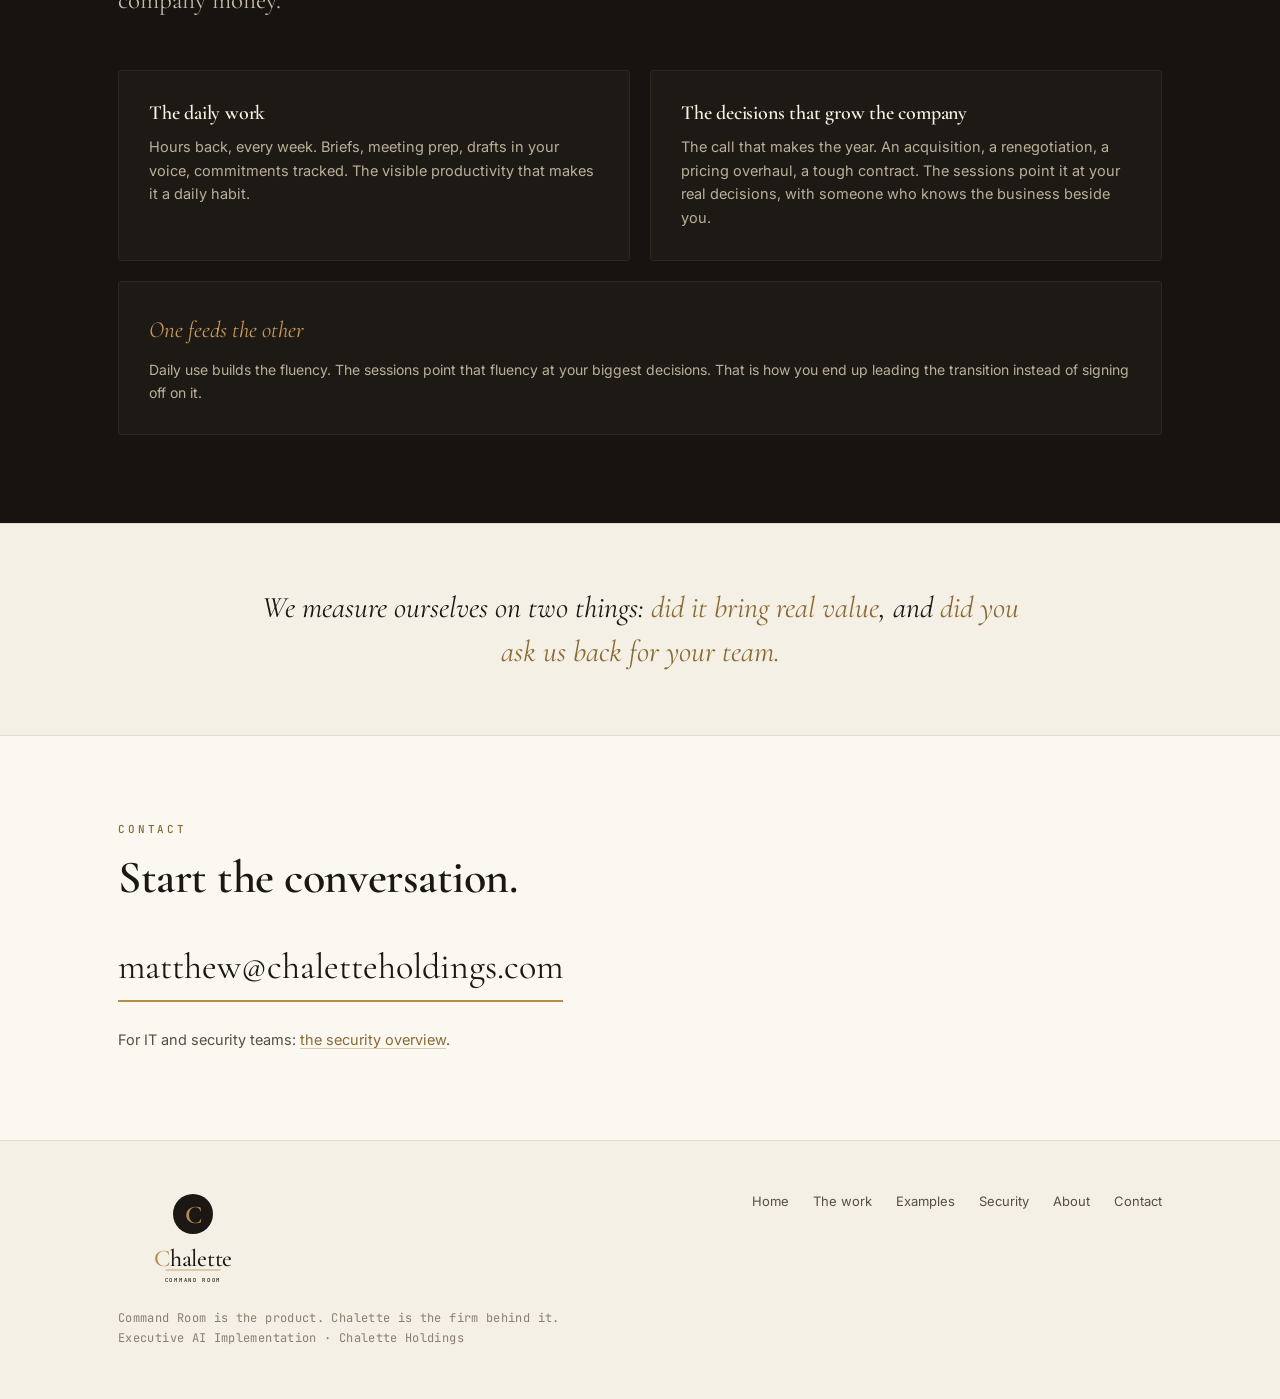
==== commit 14c6697b: "Ship single-file site build; supersede multi-page version - index.html is now the self-contained sin" ====
--- a/index.html
+++ b/index.html
@@ -1,265 +1,1168 @@
 <!doctype html>
 <html lang="en">
 <head>
-  <meta charset="utf-8">
-  <title>Chalette | Executive AI Implementation</title>
-  <meta name="viewport" content="width=device-width, initial-scale=1">
-  <meta name="description" content="Chalette is an Executive AI Implementation firm. We install Command Room (your AI Chief of Staff) and work alongside your team so AI actually pays off.">
-
-  <link rel="canonical" href="https://chaletteholdings.com/">
-
-  <meta property="og:type" content="website">
-  <meta property="og:url" content="https://chaletteholdings.com/">
-  <meta property="og:title" content="Chalette | Executive AI Implementation">
-  <meta property="og:description" content="We turn AI from a smart stranger into one that knows you and your business. Built for owner-operators and C-suite leaders who know AI matters and are tired of dabbling.">
-  <meta property="og:site_name" content="Chalette">
-
-  <meta name="twitter:card" content="summary">
-  <meta name="twitter:title" content="Chalette | Executive AI Implementation">
-  <meta name="twitter:description" content="We turn AI from a smart stranger into one that knows you and your business.">
-
-  <link rel="icon" href="assets/favicon.svg">
-  <link rel="stylesheet" href="assets/chalette.css">
-  <link rel="stylesheet" href="assets/landing.css">
+<meta charset="utf-8">
+<meta name="viewport" content="width=device-width, initial-scale=1">
+<title>Command Room by Chalette — Value isn't installed. It's adopted.</title>
+<meta name="description" content="Command Room is an AI operator that knows your business. Chalette puts it in the hands of the people who run the company, and makes sure they use it.">
+<link rel="icon" href="data:image/svg+xml,%3Csvg xmlns='http://www.w3.org/2000/svg' viewBox='0 0 72 72'%3E%3Ccircle cx='36' cy='36' r='36' fill='%231A1714'/%3E%3Ctext x='36' y='50' font-family='Georgia,serif' font-weight='600' font-size='46' text-anchor='middle' fill='%23B88B4A'%3EC%3C/text%3E%3C/svg%3E">
+<link rel="preconnect" href="https://fonts.googleapis.com">
+<link rel="preconnect" href="https://fonts.gstatic.com" crossorigin>
+<link href="https://fonts.googleapis.com/css2?family=Cormorant+Garamond:ital,wght@0,500;0,600;1,500;1,600&family=Inter:wght@400;500;600&family=JetBrains+Mono:wght@400;500&display=swap" rel="stylesheet">
+<style>
+  :root{
+    --bone:#F5F0E6; --paper:#FBF8F1; --cream:#EFE7D8;
+    --ink:#1A1714; --ink-2:#2A2620;
+    --fg-2:#574E43; --fg-muted:#8A7E6E;
+    --border:#E4DBCA; --border-soft:#EDE6D8;
+    --brass:#B88B4A; --brass-2:#C99A58; --brass-deep:#8B6A33;
+    --carmine:#9E3B3B; --forest:#4E7A63;
+    --serif:'Cormorant Garamond',Georgia,serif;
+    --sans:'Inter',-apple-system,system-ui,sans-serif;
+    --mono:'JetBrains Mono',ui-monospace,monospace;
+    --maxw:1100px;
+    --shadow:0 1px 2px rgba(26,23,20,.04),0 14px 40px -22px rgba(26,23,20,.30);
+    --shadow-sm:0 1px 2px rgba(26,23,20,.05),0 6px 18px -12px rgba(26,23,20,.20);
+  }
+  *{box-sizing:border-box}
+  html{scroll-behavior:smooth}
+  body{
+    margin:0; background:var(--bone); color:var(--ink);
+    font-family:var(--sans); font-size:16px; line-height:1.65;
+    -webkit-font-smoothing:antialiased; overflow-x:hidden;
+  }
+  a{color:inherit; text-decoration:none}
+  .wrap{max-width:var(--maxw); margin:0 auto; padding:0 28px}
+  .eyebrow{
+    font:500 11px/1 var(--mono); letter-spacing:.26em; text-transform:uppercase;
+    color:var(--brass-deep); margin:0 0 18px;
+  }
+  h1,h2,h3{font-family:var(--serif); font-weight:600; color:var(--ink); margin:0; letter-spacing:-.01em}
+  h1{font-size:clamp(38px,5.8vw,66px); line-height:1.0}
+  h2{font-size:clamp(28px,4.2vw,46px); line-height:1.07}
+  h3{font-size:22px; line-height:1.2}
+  em{font-style:italic; color:var(--brass-deep)}
+  p{margin:0 0 16px}
+  .lead{font-family:var(--serif); font-size:clamp(19px,2.4vw,25px); line-height:1.5; color:var(--fg-2)}
+  .muted{color:var(--fg-muted)}
+
+  /* mobile polish */
+  @media(max-width:540px){
+    .eyebrow{font-size:10px; letter-spacing:.16em; line-height:1.6}
+    .brandlock .descr .s{display:none}
+    .brandlock .word{font-size:22px}
+  }
+
+  /* reveal */
+  .rv{opacity:0; transform:translateY(18px); transition:opacity .7s cubic-bezier(.16,.8,.3,1),transform .7s cubic-bezier(.16,.8,.3,1)}
+  .rv.in{opacity:1; transform:none}
+
+  /* pages */
+  .page{display:none}
+  .page.is-on{display:block}
+
+  /* ---- nav ---- */
+  .nav{position:sticky; top:0; z-index:60; background:color-mix(in oklab,var(--bone) 85%,transparent); backdrop-filter:blur(12px); border-bottom:1px solid var(--border)}
+  .nav-in{display:flex; align-items:center; justify-content:space-between; height:72px; gap:16px}
+  .brandlock{display:flex; align-items:center; gap:12px; cursor:pointer}
+  .brandlock svg{display:block}
+  .brandlock .word{font-family:var(--serif); font-size:25px; font-weight:500; letter-spacing:-.01em; line-height:1}
+  .brandlock .word .c{color:var(--brass)}
+  .brandlock .descr{display:flex; flex-direction:column; gap:4px; border-left:1px solid var(--border); padding-left:12px; margin-left:2px}
+  .brandlock .descr .p{font:500 10px/1 var(--mono); letter-spacing:.3em; text-transform:uppercase; color:var(--ink-2)}
+  .brandlock .descr .s{font:400 9px/1 var(--mono); letter-spacing:.18em; text-transform:uppercase; color:var(--fg-muted)}
+  .nav-links{display:none; gap:6px; align-items:center}
+  .nav-links .tab{font-size:13.5px; color:var(--fg-2); padding:9px 14px; border-radius:2px; cursor:pointer; border:1px solid transparent}
+  .nav-links .tab:hover{color:var(--ink); background:var(--cream)}
+  .nav-links .tab.on{color:var(--bone); background:var(--ink)}
+  .btn{display:inline-flex; align-items:center; gap:8px; font-family:var(--sans); font-size:14px; font-weight:500; padding:12px 22px; border:1px solid var(--ink); background:var(--ink); color:var(--bone); border-radius:2px; cursor:pointer; transition:all .15s; white-space:nowrap}
+  .btn:hover{background:var(--brass-deep); border-color:var(--brass-deep)}
+  .btn.ghost{background:transparent; color:var(--ink); border-color:var(--border)}
+  .btn.ghost:hover{background:var(--cream)}
+  .btn.lg{padding:15px 30px; font-size:15px}
+  .nav-cta{display:none}
+  @media(min-width:980px){.nav-links{display:flex} .nav-cta{display:inline-flex}}
+  /* mobile menu */
+  .burger{display:inline-flex; flex-direction:column; gap:5px; padding:10px; cursor:pointer; border:1px solid var(--border); border-radius:2px; background:transparent}
+  .burger span{display:block; width:18px; height:1.5px; background:var(--ink)}
+  @media(min-width:980px){.burger{display:none}}
+  .mobilemenu{display:none; border-top:1px solid var(--border); background:var(--paper)}
+  .mobilemenu.open{display:block}
+  .mobilemenu .tab{display:block; padding:15px 28px; font-size:15px; color:var(--fg-2); border-bottom:1px solid var(--border-soft); cursor:pointer}
+  .mobilemenu .tab.on{color:var(--ink); background:var(--cream)}
+
+  /* ---- hero ---- */
+  .hero{padding:84px 0 76px; border-bottom:1px solid var(--border)}
+  .hero-grid{display:grid; grid-template-columns:1fr; gap:48px; align-items:center}
+  @media(min-width:960px){.hero-grid{grid-template-columns:1.5fr 1fr}}
+  .hero h1 span.line{display:block}
+  .hero .hero-tag{font-family:var(--serif); font-style:italic; font-size:clamp(20px,2.6vw,27px); line-height:1.35; color:var(--brass-deep); margin:22px 0 0; max-width:640px}
+  .hero .lead{max-width:620px; margin-top:18px}
+  .hero-actions{display:flex; flex-wrap:wrap; gap:14px; margin-top:38px}
+  .hero-note{margin-top:30px; font:400 13px/1.5 var(--mono); color:var(--fg-muted); letter-spacing:.02em}
+  .hero-shot{display:none; background:var(--bone); border:1px solid var(--border); border-radius:6px; box-shadow:var(--shadow); overflow:hidden}
+  @media(min-width:960px){.hero-shot{display:block}}
+  .hero-shot .frag-body{padding:2px 20px 16px}
+  .shot-note{font:500 9px/1 var(--mono); letter-spacing:.2em; text-transform:uppercase; color:var(--brass-deep); margin:14px 0 2px; display:flex; align-items:center; gap:10px}
+  .shot-note::after{content:""; flex:1; height:1px; background:color-mix(in oklab,var(--brass) 35%,transparent)}
+  .hero-shot .pv-row{border-top:0; padding:8px 0 6px}
+
+  /* ---- stat band ---- */
+  .band{background:var(--ink); color:var(--bone)}
+  .band-in{display:grid; grid-template-columns:1fr; gap:0}
+  @media(min-width:760px){.band-in{grid-template-columns:repeat(4,1fr)}}
+  .band .s{padding:34px 28px; border-bottom:1px solid #322c24}
+  @media(min-width:760px){.band .s{border-bottom:0; border-right:1px solid #322c24} .band .s:last-child{border-right:0}}
+  .band .s .n{font-family:var(--serif); font-size:38px; line-height:1; color:var(--brass-2)}
+  .band .s .l{font-size:13px; color:#C7BCA7; margin-top:10px; line-height:1.45}
+
+  /* ---- pillars (four reasons) ---- */
+  .pillars{background:var(--paper); border-top:1px solid var(--border); border-bottom:1px solid var(--border)}
+  .pillars-in{display:grid; grid-template-columns:1fr; gap:0}
+  @media(min-width:560px){.pillars-in{grid-template-columns:1fr 1fr}}
+  @media(min-width:880px){.pillars-in{grid-template-columns:repeat(4,1fr)}}
+  .pillar{padding:40px 30px 38px; border-bottom:1px solid var(--border-soft)}
+  @media(min-width:560px){.pillar{border-left:1px solid var(--border-soft)} .pillar:nth-child(odd){border-left:0}}
+  @media(min-width:880px){.pillar{border-bottom:0; border-left:1px solid var(--border-soft)} .pillar:nth-child(odd){border-left:1px solid var(--border-soft)} .pillar:first-child{border-left:0}}
+  .pillar .pk{display:block; width:26px; height:2px; background:var(--brass); margin-bottom:18px}
+  .pillar .ph{font-family:var(--serif); font-size:24px; line-height:1.12; color:var(--ink); letter-spacing:-.01em}
+  .pillar .pd{font-size:13.5px; line-height:1.55; color:var(--fg-2); margin-top:12px}
+
+  /* ---- section frame ---- */
+  section{padding:88px 0}
+  .section-head{max-width:700px; margin-bottom:50px}
+  .section-head .lead{margin-top:18px}
+  .rule{height:1px; background:var(--border); border:0; margin:0}
+
+  /* ---- moments (a week with it) ---- */
+  .moments{background:var(--paper)}
+  .moment{display:grid; grid-template-columns:1fr; gap:22px; padding:44px 0; border-top:1px solid var(--border)}
+  .moment:first-of-type{border-top:0; padding-top:8px}
+  @media(min-width:880px){.moment{grid-template-columns:200px 1fr; gap:48px}}
+  .moment .when .d{font:500 11px/1 var(--mono); letter-spacing:.24em; text-transform:uppercase; color:var(--brass-deep)}
+  .moment .when .t{font-family:var(--serif); font-style:italic; font-size:34px; color:var(--ink); margin-top:10px; line-height:1}
+  .moment .body h3{font-size:23px; margin:0 0 10px}
+  .moment .body>p{font-size:15.5px; color:var(--fg-2); margin:0 0 20px; max-width:640px}
+  .frag{border:1px solid var(--border); background:var(--bone); border-radius:4px; box-shadow:var(--shadow-sm); overflow:hidden; max-width:640px}
+  .frag-bar{display:flex; align-items:center; gap:8px; padding:10px 16px; border-bottom:1px solid var(--border-soft); background:var(--paper)}
+  .frag-bar .dot{width:7px; height:7px; border-radius:50%; background:var(--border)}
+  .frag-bar .tt{margin-left:8px; font:500 9px/1 var(--mono); letter-spacing:.2em; text-transform:uppercase; color:var(--fg-muted)}
+  .frag-body{padding:6px 18px 12px}
+  .pv-row{display:grid; grid-template-columns:4px 1fr auto; gap:14px; align-items:center; padding:13px 0; border-top:1px solid var(--border-soft)}
+  .pv-row:first-child{border-top:0}
+  .pv-row .mk{width:4px; height:36px; background:var(--border); border-radius:2px}
+  .pv-row.u .mk{background:var(--carmine)}
+  .pv-row.s .mk{background:var(--brass)}
+  .pv-row .t{font-size:13.5px; font-weight:500; color:var(--ink)}
+  .pv-row .ss{font-size:12px; color:var(--fg-muted); margin-top:2px}
+  .pv-chip{font:500 9.5px/1 var(--mono); letter-spacing:.12em; text-transform:uppercase; padding:5px 9px; border-radius:2px; border:1px solid var(--border); color:var(--fg-muted); white-space:nowrap}
+  .pv-chip.c{color:var(--carmine); border-color:color-mix(in oklab,var(--carmine) 34%,transparent); background:color-mix(in oklab,var(--carmine) 8%,transparent)}
+  .pv-chip.b{color:var(--brass-deep); border-color:color-mix(in oklab,var(--brass) 36%,transparent); background:color-mix(in oklab,var(--brass) 12%,transparent)}
+  .pv-chip.f{color:var(--forest); border-color:color-mix(in oklab,var(--forest) 36%,transparent); background:color-mix(in oklab,var(--forest) 10%,transparent)}
+
+  /* ---- one thing ---- */
+  .onething .pair{display:grid; gap:1px; background:var(--border); border:1px solid var(--border); border-radius:3px; overflow:hidden; margin-top:8px}
+  @media(min-width:760px){.onething .pair{grid-template-columns:1fr 1fr}}
+  .onething .half{background:var(--bone); padding:34px 32px}
+  .onething .half .k{font:500 10px/1 var(--mono); letter-spacing:.24em; text-transform:uppercase; color:var(--brass-deep)}
+  .onething .half h3{font-size:22px; margin:14px 0 10px}
+  .onething .half p{font-size:14.5px; color:var(--fg-2); margin:0}
+  .onething .weld{margin-top:20px; border-left:3px solid var(--brass); background:var(--paper); border-radius:0 3px 3px 0; padding:24px 30px; font-family:var(--serif); font-size:19px; font-style:italic; color:var(--ink); line-height:1.5; max-width:100%}
+
+  /* ---- upstream / downstream ---- */
+  .split2{display:grid; gap:20px; grid-template-columns:1fr}
+  @media(min-width:760px){.split2{grid-template-columns:1fr 1fr}}
+  .col-card{border:1px solid var(--border); background:var(--bone); padding:30px 30px 32px; border-radius:3px}
+  .col-card.down{background:var(--cream)}
+  .col-card.up{border-color:color-mix(in oklab,var(--brass) 45%,var(--border)); box-shadow:var(--shadow)}
+  .col-card .tag{font:500 10px/1 var(--mono); letter-spacing:.24em; text-transform:uppercase; color:var(--fg-muted)}
+  .col-card.up .tag{color:var(--brass-deep)}
+  .col-card h3{margin:14px 0 12px}
+  .col-card p{font-size:15px; color:var(--fg-2); margin:0}
+  .col-card ul{margin:14px 0 0; padding:0; list-style:none; display:flex; flex-direction:column; gap:9px}
+  .col-card li{font-size:14.5px; color:var(--fg-2); padding-left:18px; position:relative}
+  .col-card li::before{content:""; position:absolute; left:0; top:9px; width:6px; height:6px; border-radius:50%; background:var(--fg-muted)}
+  .col-card.up li::before{background:var(--brass)}
+
+  /* ---- pull quote ---- */
+  .pull-in{padding:74px 0; text-align:center; max-width:860px; margin:0 auto}
+  .pull-in q{font-family:var(--serif); font-style:italic; font-size:clamp(26px,3.6vw,40px); line-height:1.28; color:var(--ink); quotes:none}
+  .pull-in cite{display:block; margin-top:22px; font:500 11px/1 var(--mono); letter-spacing:.24em; text-transform:uppercase; color:var(--brass-deep); font-style:normal}
+
+  /* ---- proof ---- */
+  .proof .grid{display:grid; gap:20px; grid-template-columns:1fr; margin-top:8px}
+  @media(min-width:760px){.proof .grid{grid-template-columns:repeat(3,1fr)}}
+  .proof-card{border:1px solid var(--border); background:var(--bone); border-radius:3px; padding:28px; box-shadow:var(--shadow-sm)}
+  .proof-card .big{font-family:var(--serif); font-style:italic; font-size:30px; color:var(--brass-deep); line-height:1}
+  .proof-card h3{font-size:18px; margin:16px 0 8px}
+  .proof-card p{font-size:14px; color:var(--fg-2); margin:0}
+  .proof-card .tag{display:block; margin-top:16px; font:500 9.5px/1 var(--mono); letter-spacing:.2em; text-transform:uppercase; color:var(--fg-muted)}
+
+  /* ---- engagement timeline ---- */
+  .session .tl{margin-top:10px; border-left:2px solid var(--border); padding-left:0}
+  .tl-item{display:grid; grid-template-columns:1fr; gap:6px; padding:0 0 34px 28px; position:relative; margin-left:1px}
+  .tl-item::before{content:""; position:absolute; left:-9px; top:4px; width:16px; height:16px; border-radius:50%; background:var(--bone); border:2px solid var(--brass)}
+  .tl-item:last-child{padding-bottom:0}
+  .tl-item .k{font:500 10px/1 var(--mono); letter-spacing:.2em; text-transform:uppercase; color:var(--brass-deep)}
+  .tl-item h3{font-size:21px}
+  .tl-item p{font-size:15px; color:var(--fg-2); margin:0; max-width:680px}
+
+  /* ---- it goes deep strip ---- */
+  .deep{margin-top:24px; border:1px solid var(--border); border-radius:3px; overflow:hidden}
+  .deep-row{display:grid; grid-template-columns:1fr; gap:4px; padding:18px 26px; background:var(--bone); border-bottom:1px solid var(--border-soft)}
+  @media(min-width:760px){.deep-row{grid-template-columns:220px 1fr; gap:20px; align-items:baseline}}
+  .deep-row:last-child{border-bottom:0}
+  .deep-row:nth-child(even){background:var(--paper)}
+  .deep-row .q{font:500 10.5px/1.5 var(--mono); letter-spacing:.18em; text-transform:uppercase; color:var(--brass-deep)}
+  .deep-row .a{font-size:14.5px; color:var(--fg-2)}
+
+  .conn{margin-top:24px; border:1px solid var(--border); border-radius:3px; background:var(--paper); padding:26px 28px; display:grid; gap:20px; grid-template-columns:1fr}
+  @media(min-width:820px){.conn{grid-template-columns:230px 1fr; align-items:center}}
+  .conn .lbl{font-family:var(--serif); font-size:19px; color:var(--ink); line-height:1.3}
+  .conn .lbl span{display:block; font:500 10px/1 var(--mono); letter-spacing:.2em; text-transform:uppercase; color:var(--brass-deep); margin-bottom:8px}
+  .conn .pills{display:flex; flex-wrap:wrap; gap:9px}
+  .conn .pill{font:500 11.5px/1 var(--mono); letter-spacing:.04em; color:var(--fg-2); border:1px solid var(--border); background:var(--bone); padding:9px 13px; border-radius:2px}
+
+  .cadence{margin-top:20px; border:1px solid var(--border); border-radius:3px; background:var(--ink); color:var(--bone); padding:30px 28px}
+  .cadence .top{font-family:var(--serif); font-size:21px; color:#F8F1E0; margin-bottom:4px}
+  .cadence .top span{display:block; font:500 10px/1 var(--mono); letter-spacing:.2em; text-transform:uppercase; color:var(--brass-2); margin-bottom:10px}
+  .cadence .steps{display:grid; gap:1px; background:#322c24; border:1px solid #322c24; border-radius:3px; overflow:hidden; margin-top:22px; grid-template-columns:1fr}
+  @media(min-width:640px){.cadence .steps{grid-template-columns:repeat(4,1fr)}}
+  .cadence .st{background:#1D1A15; padding:20px 18px}
+  .cadence .st .t{font:500 10px/1 var(--mono); letter-spacing:.16em; text-transform:uppercase; color:var(--brass-2)}
+  .cadence .st .h{font-size:15px; font-weight:500; color:#F4ECD9; margin:11px 0 5px}
+  .cadence .st .d{font-size:12.5px; color:#A99E8C; line-height:1.45}
+
+  /* ---- delivery ---- */
+  .deliv .dgrid{display:grid; gap:20px; grid-template-columns:1fr; margin-top:8px}
+  @media(min-width:920px){.deliv .dgrid{grid-template-columns:repeat(3,1fr)}}
+  .dcard{border:1px solid var(--border); background:var(--bone); border-radius:3px; padding:28px; display:flex; flex-direction:column}
+  .dcard.rec{border-color:color-mix(in oklab,var(--brass) 50%,var(--border)); box-shadow:var(--shadow)}
+  .dcard .badge{align-self:flex-start; font:500 9.5px/1 var(--mono); letter-spacing:.2em; text-transform:uppercase; color:var(--brass-deep); background:color-mix(in oklab,var(--brass) 14%,transparent); border:1px solid color-mix(in oklab,var(--brass) 34%,transparent); padding:5px 9px; border-radius:2px; margin-bottom:16px}
+  .dcard h3{font-size:21px; margin:0 0 6px}
+  .dcard .sub{font-size:13px; color:var(--fg-muted); margin:0 0 16px}
+  .dcard ul{margin:0; padding:0; list-style:none; display:flex; flex-direction:column; gap:10px}
+  .dcard li{font-size:14px; color:var(--fg-2); padding-left:18px; position:relative; line-height:1.5}
+  .dcard li::before{content:""; position:absolute; left:0; top:8px; width:6px; height:6px; border-radius:50%; background:var(--brass)}
+
+  /* ---- moat (dark) ---- */
+  .moat{background:#161310; color:#F4ECD9}
+  .moat .eyebrow{color:var(--brass-2)}
+  .moat h2,.moat h3{color:#F8F1E0}
+  .moat em{color:var(--brass-2)}
+  .moat .lead{color:#C7BCA7}
+  .moat .mgrid{display:grid; gap:20px; grid-template-columns:1fr; margin-top:46px}
+  @media(min-width:760px){.moat .mgrid{grid-template-columns:1fr 1fr}}
+  .mcard{border:1px solid #2C2720; background:#1D1A15; border-radius:3px; padding:30px}
+  .mcard h3{font-size:20px; margin:0 0 10px}
+  .mcard p{font-size:14.5px; color:#BBAF9A; margin:0}
+  .moat .assets{margin-top:20px; border:1px solid #2C2720; background:#1D1A15; border-radius:3px; padding:30px; display:grid; gap:22px; grid-template-columns:1fr}
+  @media(min-width:680px){.moat .assets{grid-template-columns:1fr 1fr}}
+  .asset .t{font-family:var(--serif); font-style:italic; font-size:23px; color:var(--brass-2)}
+  .asset p{font-size:14px; color:#BBAF9A; margin:8px 0 0}
+
+  /* ---- scorecard ---- */
+  .score .srow{display:grid; gap:18px; grid-template-columns:1fr; border-top:1px solid var(--border); padding:26px 0}
+  @media(min-width:760px){.score .srow{grid-template-columns:64px 1fr; align-items:start}}
+  .score .srow .num{font-family:var(--serif); font-style:italic; font-size:34px; color:var(--brass)}
+  .score .srow h3{font-size:21px; margin:0 0 8px}
+  .score .srow p{font-size:15px; color:var(--fg-2); margin:0}
+  .score .last{border-bottom:1px solid var(--border)}
+
+  /* ---- security ---- */
+  .sec-grid{display:grid; gap:20px; grid-template-columns:1fr; margin-top:8px}
+  @media(min-width:860px){.sec-grid{grid-template-columns:repeat(3,1fr)}}
+  .sec-card{border:1px solid var(--border); background:var(--bone); border-radius:3px; padding:30px 28px; box-shadow:var(--shadow-sm)}
+  .sec-card .ic{width:42px; height:42px; border-radius:50%; background:var(--ink); display:flex; align-items:center; justify-content:center; margin-bottom:18px}
+  .sec-card .ic svg{width:18px; height:18px; stroke:var(--brass-2); fill:none; stroke-width:1.6; stroke-linecap:round; stroke-linejoin:round}
+  .sec-card h3{font-size:20px; margin:0 0 10px}
+  .sec-card p{font-size:14.5px; color:var(--fg-2); margin:0}
+  .sec-flow{margin-top:24px; border:1px solid var(--border); border-radius:3px; background:var(--paper); padding:30px 28px}
+  .sec-flow .t{font-family:var(--serif); font-size:21px; margin-bottom:18px}
+  .sec-flow .steps{display:grid; gap:14px; grid-template-columns:1fr}
+  @media(min-width:760px){.sec-flow .steps{grid-template-columns:repeat(3,1fr); gap:0}}
+  .sec-flow .fs{padding:18px 20px; border:1px solid var(--border); background:var(--bone); border-radius:3px; position:relative}
+  @media(min-width:760px){
+    .sec-flow .fs{border-radius:0; border-right:0}
+    .sec-flow .fs:first-child{border-radius:3px 0 0 3px}
+    .sec-flow .fs:last-child{border-right:1px solid var(--border); border-radius:0 3px 3px 0}
+  }
+  .sec-flow .fs .k{font:500 9.5px/1 var(--mono); letter-spacing:.2em; text-transform:uppercase; color:var(--brass-deep)}
+  .sec-flow .fs .h{font-size:15px; font-weight:500; color:var(--ink); margin:10px 0 5px}
+  .sec-flow .fs .d{font-size:13px; color:var(--fg-2); line-height:1.5}
+  .it-list{margin-top:24px; border:1px solid var(--border); border-radius:3px; overflow:hidden}
+  .it-row{display:grid; grid-template-columns:1fr; gap:4px; padding:20px 26px; background:var(--bone); border-bottom:1px solid var(--border-soft)}
+  @media(min-width:760px){.it-row{grid-template-columns:260px 1fr; gap:20px; align-items:baseline}}
+  .it-row:last-child{border-bottom:0}
+  .it-row:nth-child(even){background:var(--paper)}
+  .it-row .q{font-weight:600; font-size:14.5px; color:var(--ink)}
+  .it-row .a{font-size:14.5px; color:var(--fg-2)}
+  .honest{margin-top:24px; border-left:3px solid var(--brass); background:var(--paper); border-radius:0 3px 3px 0; padding:26px 30px}
+  .honest .t{font-family:var(--serif); font-style:italic; font-size:21px; color:var(--ink); margin-bottom:10px}
+  .honest p{font-size:14.5px; color:var(--fg-2); margin:0 0 10px}
+  .honest p:last-child{margin:0}
+
+  /* ---- about ---- */
+  .about-grid{display:grid; gap:44px; grid-template-columns:1fr; align-items:start}
+  @media(min-width:920px){.about-grid{grid-template-columns:1.4fr 1fr}}
+  .about-story p{font-size:16px; color:var(--fg-2); line-height:1.75; margin:0 0 18px; max-width:640px}
+  .about-story p b{font-weight:600; color:var(--ink)}
+  .about-side{display:flex; flex-direction:column; gap:20px}
+  .founder-card{border:1px solid var(--border); background:var(--paper); border-radius:4px; box-shadow:var(--shadow); padding:34px 32px; text-align:center}
+  .founder-card .av{width:84px; height:84px; border-radius:50%; background:var(--ink); color:var(--brass-2); font-family:var(--serif); font-weight:600; font-size:34px; display:flex; align-items:center; justify-content:center; margin:0 auto 18px}
+  .founder-card .nm{font-family:var(--serif); font-size:26px; color:var(--ink); line-height:1.1}
+  .founder-card .rl{font:500 10px/1.6 var(--mono); letter-spacing:.22em; text-transform:uppercase; color:var(--brass-deep); margin-top:8px}
+  .founder-card .qq{font-family:var(--serif); font-style:italic; font-size:17px; line-height:1.5; color:var(--fg-2); margin-top:20px; padding-top:20px; border-top:1px solid var(--border)}
+  .about-facts{border:1px solid var(--border); border-radius:3px; overflow:hidden}
+  .about-facts .fr{display:grid; grid-template-columns:120px 1fr; gap:14px; padding:15px 20px; background:var(--bone); border-bottom:1px solid var(--border-soft); align-items:baseline}
+  .about-facts .fr:last-child{border-bottom:0}
+  .about-facts .fr:nth-child(even){background:var(--paper)}
+  .about-facts .fr .k{font:500 9.5px/1.5 var(--mono); letter-spacing:.18em; text-transform:uppercase; color:var(--brass-deep)}
+  .about-facts .fr .v{font-size:13.5px; color:var(--fg-2); line-height:1.5}
+
+  /* ---- sample downloads ---- */
+  .dl-grid{display:grid;gap:16px;grid-template-columns:1fr;margin-top:8px}
+  @media(min-width:760px){.dl-grid{grid-template-columns:repeat(2,1fr)}}
+  .dl{display:grid;grid-template-columns:44px 1fr auto;gap:16px;align-items:center;border:1px solid var(--border);background:var(--bone);border-radius:3px;padding:18px 20px;transition:border-color .15s,box-shadow .15s}
+  .dl:hover{border-color:color-mix(in oklab,var(--brass) 50%,var(--border));box-shadow:var(--shadow-sm)}
+  .dl .fic{width:44px;height:44px;border-radius:3px;background:var(--ink);display:flex;align-items:center;justify-content:center;font:600 9.5px/1 var(--mono);letter-spacing:.08em;color:var(--brass-2)}
+  .dl .t{font-size:14.5px;font-weight:600;color:var(--ink)}
+  .dl .d{font-size:12.5px;color:var(--fg-muted);margin-top:3px;line-height:1.5}
+  .dl .get{font:500 10px/1 var(--mono);letter-spacing:.16em;text-transform:uppercase;color:var(--brass-deep);white-space:nowrap}
+
+  /* ---- polished output document ---- */
+  .docwrap{display:flex; flex-direction:column; gap:30px; margin-top:8px}
+  .doc{border:1px solid var(--border); border-radius:5px; background:var(--bone); box-shadow:var(--shadow); overflow:hidden}
+  .doc-top{padding:18px 26px; border-bottom:1px solid var(--border); background:var(--paper); display:flex; align-items:baseline; justify-content:space-between; gap:18px; flex-wrap:wrap}
+  .doc-top .dt-title{font-family:var(--serif); font-size:21px; color:var(--ink); line-height:1.1}
+  .doc-top .dt-meta{font:500 9.5px/1.6 var(--mono); letter-spacing:.16em; text-transform:uppercase; color:var(--fg-muted); text-align:right}
+  .doc-body{padding:6px 26px 26px}
+  .doc-sec{margin-top:22px}
+  .doc-sec .dh{font:500 10px/1 var(--mono); letter-spacing:.2em; text-transform:uppercase; color:var(--brass-deep); margin-bottom:6px; display:flex; align-items:center; gap:12px; padding-top:14px}
+  .doc-sec .dh::after{content:""; flex:1; height:1px; background:var(--border)}
+  .doc-line{display:grid; grid-template-columns:3px 1fr auto; gap:14px; align-items:center; padding:11px 0; border-top:1px solid var(--border-soft)}
+  .doc-line:first-of-type{border-top:0}
+  .doc-line .dm{width:3px; align-self:stretch; min-height:30px; border-radius:2px; background:var(--border)}
+  .doc-line.u .dm{background:var(--carmine)}
+  .doc-line.s .dm{background:var(--brass)}
+  .doc-line .dl-t{font-size:14px; color:var(--ink); font-weight:500; line-height:1.4}
+  .doc-line .dl-s{font-size:12.5px; color:var(--fg-muted); margin-top:3px; line-height:1.45}
+  .doc-line .dl-chip{font:500 9px/1 var(--mono); letter-spacing:.12em; text-transform:uppercase; padding:5px 8px; border-radius:2px; border:1px solid var(--border); color:var(--fg-muted); white-space:nowrap}
+  .doc-line .dl-chip.c{color:var(--carmine); border-color:color-mix(in oklab,var(--carmine) 34%,transparent)}
+  .doc-line .dl-chip.b{color:var(--brass-deep); border-color:color-mix(in oklab,var(--brass) 36%,transparent)}
+  .doc-para{font-size:14px; line-height:1.65; color:var(--fg-2); margin:12px 0 0}
+  .doc-para b{color:var(--ink); font-weight:600}
+  .doc-foot{padding:13px 26px; border-top:1px solid var(--border); background:var(--paper); font:500 10px/1 var(--mono); letter-spacing:.14em; text-transform:uppercase; color:var(--fg-muted)}
+  .doc-cap{font:500 10px/1 var(--mono); letter-spacing:.2em; text-transform:uppercase; color:var(--brass-deep); margin:0 0 12px}
+
+  /* ---- faq ---- */
+  .faq{background:var(--paper)}
+  .faq .qa{border-top:1px solid var(--border); padding:26px 0}
+  .faq .qa:last-child{border-bottom:1px solid var(--border)}
+  .faq .qa h3{font-size:20px; margin:0 0 10px}
+  .faq .qa p{font-size:15px; color:var(--fg-2); margin:0; max-width:780px}
+
+  /* ---- smart stranger demo ---- */
+  .demo{max-width:900px}
+  .demo-prompt{display:flex;align-items:center;gap:12px;border:1px solid var(--border);background:var(--bone);border-radius:3px;padding:16px 20px;font:500 15px/1.4 var(--mono);color:var(--ink);box-shadow:var(--shadow-sm)}
+  .demo-prompt .ic{color:var(--brass-deep);font-weight:600}
+  .caret{display:inline-block;width:8px;height:18px;background:var(--brass);margin-left:2px;vertical-align:-3px;animation:blink 1s steps(1) infinite}
+  @keyframes blink{50%{opacity:0}}
+  .demo-panes{display:grid;gap:18px;grid-template-columns:1fr;margin-top:18px}
+  @media(min-width:820px){.demo-panes{grid-template-columns:1fr 1.15fr}}
+  .pane{border:1px solid var(--border);border-radius:3px;padding:22px 24px;min-height:190px}
+  .pane.generic{background:var(--cream)}
+  .pane.cr{background:var(--bone);border-color:color-mix(in oklab,var(--brass) 50%,var(--border));box-shadow:var(--shadow)}
+  .pane .ph{font:500 9.5px/1 var(--mono);letter-spacing:.2em;text-transform:uppercase;color:var(--fg-muted);margin-bottom:14px}
+  .pane.cr .ph{color:var(--brass-deep)}
+  .pane .pt{font-size:14.5px;line-height:1.65;color:var(--fg-2);opacity:0;transform:translateY(8px);transition:opacity .7s ease,transform .7s ease}
+  .pane .pt.show{opacity:1;transform:none}
+  .pane.cr .pt{color:var(--ink-2)}
+  .out-meta{font:500 9.5px/1 var(--mono);letter-spacing:.18em;text-transform:uppercase;color:var(--brass-deep);margin-bottom:10px}
+  .out-quote{border-left:2px solid var(--brass);padding:10px 14px;background:var(--paper);font-size:13.5px;line-height:1.6;color:var(--ink-2);margin-bottom:10px}
+  .out-quote .qhead{font-size:12px;color:var(--fg-muted);display:block;margin-bottom:6px}
+  .out-quote .qhead b{color:var(--ink);font-weight:600}
+  .out-note{font-size:12.5px;color:var(--fg-muted)}
+  .out-list{margin:0;padding:0;list-style:none;display:flex;flex-direction:column;gap:8px}
+  .out-list li{font-size:13.5px;line-height:1.55;color:var(--fg-2);padding-left:15px;position:relative}
+  .out-list li::before{content:"";position:absolute;left:0;top:8px;width:5px;height:5px;border-radius:50%;background:var(--brass)}
+  .out-list li b{font-weight:600;color:var(--ink)}
+  .chips{display:flex;flex-wrap:wrap;gap:8px;margin-top:16px;opacity:0;transition:opacity .5s}
+  .chips.on{opacity:1}
+  .chips .chip{font:500 9.5px/1 var(--mono);letter-spacing:.1em;text-transform:uppercase;color:var(--brass-deep);border:1px solid color-mix(in oklab,var(--brass) 34%,transparent);background:color-mix(in oklab,var(--brass) 12%,transparent);padding:5px 9px;border-radius:2px}
+
+  /* ---- substrate animation ---- */
+  .substrate{margin-top:46px;border:1px solid #2C2720;background:#1D1A15;border-radius:3px;padding:36px 28px 32px;text-align:center}
+  .sub-label{font:500 9px/1 var(--mono);letter-spacing:.24em;text-transform:uppercase;color:#80766A;display:block}
+  .sub-name{font-family:var(--serif);font-style:italic;font-size:30px;color:var(--brass-2);transition:opacity .4s,transform .4s;display:inline-block;margin-top:8px;min-height:38px}
+  .sub-name.swap{opacity:0;transform:translateY(8px)}
+  .sub-lines{display:grid;grid-template-columns:repeat(5,1fr);max-width:620px;margin:16px auto 14px}
+  .sub-line{width:1px;height:44px;margin:0 auto;background:repeating-linear-gradient(to bottom,#8B6A33 0 4px,transparent 4px 9px);animation:subflow 1s linear infinite}
+  @keyframes subflow{to{background-position:0 -9px}}
+  .sub-files{display:flex;flex-wrap:wrap;justify-content:center;gap:10px;max-width:680px;margin:0 auto}
+  .sub-file{flex:0 0 118px;border:1px solid #2C2720;background:#161310;border-radius:3px;padding:14px 8px;font:500 9.5px/1.4 var(--mono);letter-spacing:.12em;color:#BCB19C;transition:border-color .5s,color .5s}
+  .sub-files.pulse .sub-file{border-color:color-mix(in oklab,var(--brass) 55%,#2C2720);color:var(--brass-2)}
+  .sub-file .ext{color:#80766A;display:block;font-size:8.5px;margin-top:4px;letter-spacing:.18em}
+  .sub-cap{margin-top:24px;font-family:var(--serif);font-style:italic;font-size:19px;color:#F4ECD9}
+
+  /* ---- compounding curve ---- */
+  .curve{max-width:720px;margin:44px auto 10px}
+  .curve svg{width:100%;height:auto;display:block;overflow:visible}
+  .curve .axis{stroke:#3A332A;stroke-width:1}
+  .curve .cpath{stroke:var(--brass-2);stroke-width:2.5;fill:none}
+  .cm{opacity:0;transition:opacity .7s}
+  .cm.on{opacity:1}
+  .cm circle{fill:var(--brass-2)}
+  .cm .l1{font:500 10px var(--mono);letter-spacing:.18em;text-transform:uppercase;fill:#8A7E6E}
+  .cm .l2{font:italic 600 16px var(--serif);fill:#F4ECD9}
+
+  /* ---- contact ---- */
+  .contact-mail{display:inline-block; font-family:var(--serif); font-size:clamp(24px,3.4vw,36px); color:var(--ink); border-bottom:2px solid var(--brass); padding-bottom:4px; transition:color .15s}
+  .contact-mail:hover{color:var(--brass-deep)}
+
+  /* ---- closing ---- */
+  .close{background:var(--ink); color:var(--bone); text-align:center}
+  .close .eyebrow{color:var(--brass-2)}
+  .close h2{font-size:clamp(30px,4.8vw,50px); color:#F8F1E0}
+  .close em{color:var(--brass-2)}
+  .close .lead{margin:24px auto 0; max-width:640px; color:#C7BCA7}
+  .close-in{max-width:780px; margin:0 auto}
+  .close .hero-actions{justify-content:center; margin-top:40px}
+  .close .btn.ghost{color:#F4ECD9; border-color:#3A332A}
+  .close .btn.ghost:hover{background:#221E18}
+  .close .hero-note{color:#8A7E6E}
+
+  /* ---- footer ---- */
+  footer{border-top:1px solid var(--border); padding:50px 0; background:var(--bone)}
+  .foot-in{display:flex; flex-wrap:wrap; gap:28px; justify-content:space-between; align-items:flex-start}
+  .foot-lock svg{display:block; width:150px; height:auto}
+  .foot-meta{font:400 12px/1.7 var(--mono); color:var(--fg-muted); letter-spacing:.03em; margin-top:14px}
+  .foot-links{display:flex; gap:24px; font-size:13px; color:var(--fg-2); flex-wrap:wrap}
+  .foot-links span{cursor:pointer}
+  .foot-links span:hover{color:var(--ink)}
+</style>
 </head>
 <body>
 
-<!-- ============================================================
-     NAV
-     ============================================================ -->
+<!-- ============ NAV ============ -->
 <header class="nav">
-  <div class="wrap nav-inner">
-    <a class="nav-logo" href="#top" aria-label="Chalette home">
-      <img src="assets/logo-lockup.svg" alt="Chalette">
-    </a>
-    <nav class="nav-links" aria-label="Primary">
-      <a href="about.html">About us</a>
-      <a href="how-it-works.html">How it works</a>
-      <a href="examples.html">Examples</a>
-      <a href="security.html">Security</a>
+  <div class="wrap nav-in">
+    <div class="brandlock" data-go="home">
+      <svg viewBox="0 0 72 72" width="38" height="38" aria-label="Chalette mark"><circle cx="36" cy="36" r="36" fill="#1A1714"/><text x="36" y="50" font-family="'Cormorant Garamond',Georgia,serif" font-weight="600" font-size="46" text-anchor="middle" fill="#B88B4A">C</text></svg>
+      <span class="word"><span class="c">C</span>halette</span>
+      <span class="descr"><span class="p">Command Room</span><span class="s">Executive AI Implementation</span></span>
+    </div>
+    <nav class="nav-links">
+      <span class="tab on" data-go="home">Home</span>
+      <span class="tab" data-go="work">The work</span>
+      <span class="tab" data-go="examples">Examples</span>
+      <span class="tab" data-go="security">Security</span>
+      <span class="tab" data-go="about">About</span>
     </nav>
-    <div class="nav-actions">
-      <a class="btn btn-primary btn-sm nav-cta" href="mailto:Matthew@chaletteholdings.com">Contact</a>
-      <button class="nav-toggle" type="button" aria-label="Open menu" aria-expanded="false" aria-controls="mobile-menu">
-        <span class="nav-toggle-bar"></span>
-        <span class="nav-toggle-bar"></span>
-        <span class="nav-toggle-bar"></span>
-      </button>
-    </div>
+    <div style="display:flex; gap:12px; align-items:center;">
+      <a class="btn ghost nav-cta" data-contact>Start the conversation</a>
+      <button class="burger" id="burger" aria-label="Menu"><span></span><span></span><span></span></button>
+    </div>
+  </div>
+  <div class="mobilemenu" id="mobilemenu">
+    <span class="tab on" data-go="home">Home</span>
+    <span class="tab" data-go="work">The work</span>
+    <span class="tab" data-go="examples">Examples</span>
+    <span class="tab" data-go="security">Security</span>
+    <span class="tab" data-go="about">About</span>
+    <span class="tab" data-contact>Start the conversation</span>
   </div>
 </header>
-<div class="mobile-menu" id="mobile-menu" hidden>
-  <nav class="mobile-menu-links" aria-label="Mobile primary">
-    <a href="about.html">About us</a>
-    <a href="how-it-works.html">How it works</a>
-    <a href="examples.html">Examples</a>
-    <a href="security.html">Security</a>
-  </nav>
-  <a class="btn btn-primary mobile-menu-cta" href="mailto:Matthew@chaletteholdings.com">Contact</a>
-</div>
-
-<main id="top">
-
-<!-- ============================================================
-     HERO
-     ============================================================ -->
-<section class="hero">
-  <div class="wrap">
-    <div class="hero-content">
-      <img class="hero-logo" src="assets/logo-stacked.svg" alt="Chalette Command Room">
-      <h1>
-        We turn AI from a <em>smart stranger</em> into one that knows you and your business <span class="brass">&mdash; and it&rsquo;s yours.</span>
-      </h1>
-      <p class="hero-sub">
-        <strong>Command Room</strong> is your <span class="brass-em">AI Chief of Staff</span>. A working folder on your desktop holds everything they know about your business. A library of custom skills runs the daily work: morning briefs, inbox triage, meeting notes, follow-ups. Installed and trained, shoulder to shoulder.
-      </p>
-      <div class="hero-ctas">
-        <a class="btn btn-primary" href="how-it-works.html">How it works</a>
-        <a class="btn btn-brass" href="examples.html">See examples</a>
-      </div>
+
+<main>
+
+<!-- ████████████████████ PAGE · HOME ████████████████████ -->
+<div class="page is-on" data-page="home">
+
+  <section class="hero">
+    <div class="wrap hero-grid">
+      <div>
+        <p class="eyebrow rv">Command Room by Chalette · AI for the people who run the business</p>
+        <h1 class="rv">
+          <span class="line">Value isn't installed.</span>
+          <span class="line"><em>It's adopted.</em></span>
+        </h1>
+        <p class="hero-tag rv">It compounds only when real people use it on real work.</p>
+        <p class="lead rv">Command Room hands you back real time each week, then points it at the decisions that grow the company. It pulls your email, calendar, meetings, and files into one organized, prioritized picture, with reasoning on top. Not to replace your judgment, to multiply it.</p>
+        <div class="hero-actions rv">
+          <a class="btn lg" data-contact>Start the conversation</a>
+          <span class="btn ghost lg" data-go="work">See how it works</span>
+        </div>
+      </div>
+      <div class="hero-shot rv">
+        <div class="frag-bar"><span class="dot"></span><span class="dot"></span><span class="dot"></span><span class="tt">Command Room · This morning</span></div>
+        <div class="frag-body">
+          <div class="shot-note">Your day, prioritized for you</div>
+          <div class="pv-row u"><span class="mk"></span><div><div class="t">Decide: vendor contract, sign or renegotiate</div><div class="ss">Raised by your head of ops · blocks the Q3 plan</div></div><span class="pv-chip c">Blocking</span></div>
+          <div class="shot-note">Written in your voice, ready to send</div>
+          <div class="pv-row"><span class="mk"></span><div><div class="t">Draft waiting: reply to the board chair</div><div class="ss">Review and send</div></div><span class="pv-chip">Draft</span></div>
+          <div class="shot-note">Caught before it cost you</div>
+          <div class="pv-row s"><span class="mk"></span><div><div class="t">A fee on the revised invoice that was not agreed</div><div class="ss">Flagged from the thread before it was paid</div></div><span class="pv-chip b">Flag</span></div>
+        </div>
+      </div>
+    </div>
+  </section>
+
+  <div class="pillars">
+    <div class="wrap pillars-in">
+      <div class="pillar rv"><span class="pk"></span><div class="ph">For the people who run it</div><div class="pd">Built for the leaders running the company, not the busywork beneath them.</div></div>
+      <div class="pillar rv"><span class="pk"></span><div class="ph">Knows your business</div><div class="pd">Your people, projects, decisions, and commitments. Never a blank chat.</div></div>
+      <div class="pillar rv"><span class="pk"></span><div class="ph">Immediate value</div><div class="pd">Set up on your real work, producing inside the first 90 minutes.</div></div>
+      <div class="pillar rv"><span class="pk"></span><div class="ph">Backed by a guarantee</div><div class="pd">See real value by the second session.</div></div>
     </div>
   </div>
-</section>
-
-
-<!-- ============================================================
-     THE FIVE PROMISES (canonical, from PRODUCT_STRATEGY_v3.md)
-     ============================================================ -->
-<section class="promises" id="what">
-  <div class="wrap">
-    <div class="section-head">
-      <div class="section-marker"><span>The five promises</span></div>
-      <h2 class="section-title section-title--invert"><span class="muted-frame">What your</span> Chief of Staff <span class="muted-frame">does for you.</span></h2>
-    </div>
-
-    <ol class="promise-grid">
-      <li class="promise-card">
-        <div class="promise-meta">
-          <span class="promise-num">i.</span>
-          <span class="promise-cat">Meetings</span>
-        </div>
-        <h3>You walk into every meeting <em>prepped.</em> You never take notes again.</h3>
-        <p>Briefs drafted before. Recaps drafted after. Recall any meeting by person, topic, or date.</p>
-      </li>
-      <li class="promise-card">
-        <div class="promise-meta">
-          <span class="promise-num">ii.</span>
-          <span class="promise-cat">Projects &amp; people</span>
-        </div>
-        <h3>Your projects and your people, <em>organized and updating themselves.</em></h3>
-        <p>One live view of every workstream and key relationship. Always current.</p>
-      </li>
-      <li class="promise-card">
-        <div class="promise-meta">
-          <span class="promise-num">iii.</span>
-          <span class="promise-cat">Accountability</span>
-        </div>
-        <h3><em>Nothing slips.</em> Every commitment tracked, every decision recorded.</h3>
-        <p>A live ledger of what&rsquo;s owed. A searchable log of every decision and the reasoning behind it.</p>
-      </li>
-      <li class="promise-card">
-        <div class="promise-meta">
-          <span class="promise-num">iv.</span>
-          <span class="promise-cat">Inbox</span>
-        </div>
-        <h3>Your inbox is handled in <em>your voice.</em></h3>
-        <p>Replies drafted in your voice. A queue you can trust to send straight from.</p>
-      </li>
-      <li class="promise-card promise-card--feature">
-        <div class="promise-meta">
-          <span class="promise-num">v.</span>
-          <span class="promise-cat">Intelligence</span>
-        </div>
-        <h3>Your <span class="brass-em">Chief of Staff</span> gets <em>smarter every week,</em> surfacing what matters before you ask.</h3>
-        <p>The system learns your business. Soon it&rsquo;s flagging things you didn&rsquo;t know to look for.</p>
-      </li>
-    </ol>
+
+  <!-- ===== SMART STRANGER DEMO ===== -->
+  <section id="demoSec" style="background:var(--bone); padding-bottom:72px;">
+    <div class="wrap">
+      <div class="section-head rv" style="margin-bottom:38px;">
+        <p class="eyebrow">See the difference</p>
+        <h2>The same question. <em>Two different AIs.</em></h2>
+      </div>
+      <div class="demo rv">
+        <div class="demo-prompt"><span class="ic">›</span><span id="demoQ"></span><span class="caret"></span></div>
+        <div class="demo-panes">
+          <div class="pane generic"><div class="ph">Any AI · no context</div><div class="pt" id="demoA"></div></div>
+          <div class="pane cr"><div class="ph">Command Room · knows your business</div><div class="pt" id="demoB"></div><div class="chips" id="demoChips"></div></div>
+        </div>
+      </div>
+    </div>
+  </section>
+
+  <!-- ===== THESIS ===== -->
+  <section style="background:var(--paper); padding-bottom:72px;">
+    <div class="wrap">
+      <div class="section-head rv" style="margin-bottom:38px;">
+        <p class="eyebrow">The thesis</p>
+        <h2>Everyone is automating the cheap work. <em>Nobody is equipping the expensive people.</em></h2>
+      </div>
+      <div class="split2">
+        <div class="col-card down rv">
+          <span class="tag">Downstream · crowded</span>
+          <h3>Where the energy goes</h3>
+          <ul>
+            <li>Workflow automation and chatbots</li>
+            <li>Tasks, not judgment</li>
+            <li>Tooling leadership never touches</li>
+            <li>Commoditized by the week</li>
+          </ul>
+        </div>
+        <div class="col-card up rv">
+          <span class="tag">Upstream · underserved</span>
+          <h3>Where Chalette points it</h3>
+          <ul>
+            <li>The owner, the operator, the leadership team</li>
+            <li>Their meetings, threads, and commitments</li>
+            <li>Their judgment, amplified</li>
+            <li>Fluency that compounds with use</li>
+          </ul>
+        </div>
+      </div>
+    </div>
+  </section>
+
+  <!-- ===== PRODUCT + PEOPLE ===== -->
+  <section class="onething" style="padding-top:72px;">
+    <div class="wrap">
+      <div class="section-head rv" style="margin-bottom:38px;">
+        <p class="eyebrow">What you actually get</p>
+        <h2>Command Room, and the people <em>who make it stick.</em></h2>
+      </div>
+      <div class="pair">
+        <div class="half rv">
+          <div class="k">The product</div>
+          <h3>Command Room</h3>
+          <p>An AI operator that knows your business. It preps your meetings, drafts in your voice, tracks what is owed, and surfaces what is slipping.</p>
+        </div>
+        <div class="half rv">
+          <div class="k">The people</div>
+          <h3>Chalette, beside you</h3>
+          <p>People who understand business sit in your real work, point the tool where it pays, and train your team until they run it themselves.</p>
+        </div>
+      </div>
+      <div class="weld rv">Software alone gathers dust. Training alone fades. Together, it compounds.</div>
+      <div class="hero-actions rv" style="margin-top:30px;">
+        <span class="btn lg" data-go="examples">See it on real work</span>
+      </div>
+    </div>
+  </section>
+
+  <!-- ===== IN / ON THE BUSINESS ===== -->
+  <section class="moat">
+    <div class="wrap">
+      <div class="section-head rv">
+        <p class="eyebrow">Why daily use matters</p>
+        <h2>You can't lead what <em>you don't use.</em></h2>
+        <p class="lead">Every company is being told to transform with AI, and almost no one leading the charge actually uses it. Command Room earns a place in your daily work, then shows up for the strategic calls that make the company money.</p>
+      </div>
+      <div class="mgrid">
+        <div class="mcard rv">
+          <h3>The daily work</h3>
+          <p>Hours back, every week. Briefs, meeting prep, drafts in your voice, commitments tracked. The visible productivity that makes it a daily habit.</p>
+        </div>
+        <div class="mcard rv">
+          <h3>The decisions that grow the company</h3>
+          <p>The call that makes the year. An acquisition, a renegotiation, a pricing overhaul, a tough contract. The sessions point it at your real decisions, with someone who knows the business beside you.</p>
+        </div>
+      </div>
+      <div class="assets rv" style="grid-template-columns:1fr;">
+        <div class="asset">
+          <div class="t">One feeds the other</div>
+          <p>Daily use builds the fluency. The sessions point that fluency at your biggest decisions. That is how you end up leading the transition instead of signing off on it.</p>
+        </div>
+      </div>
+    </div>
+  </section>
+
+  <!-- ===== THE STANDARD (one line) ===== -->
+  <section style="background:var(--bone); border-top:1px solid var(--border); padding:62px 0;">
+    <div class="wrap">
+      <p class="rv" style="font-family:var(--serif); font-style:italic; font-size:clamp(21px,3vw,30px); line-height:1.45; color:var(--ink); text-align:center; max-width:760px; margin:0 auto;">We measure ourselves on two things: <em>did it bring real value</em>, and <em>did you ask us back for your team.</em></p>
+    </div>
+  </section>
+
+  <!-- ===== CONTACT ===== -->
+  <section id="contact" style="background:var(--paper); border-top:1px solid var(--border);">
+    <div class="wrap">
+      <div class="section-head rv" style="margin-bottom:34px;">
+        <p class="eyebrow">Contact</p>
+        <h2>Start the conversation.</h2>
+      </div>
+      <a class="contact-mail rv" href="mailto:matthew@chaletteholdings.com?subject=Command%20Room">matthew@chaletteholdings.com</a>
+      <p class="rv" style="margin:26px 0 0; font-size:14.5px; color:var(--fg-2); max-width:680px;">For IT and security teams: <a href="docs/Command-Room-Security-Overview.pdf" target="_blank" style="color:var(--brass-deep); border-bottom:1px solid color-mix(in oklab,var(--brass) 45%,transparent);">the security overview</a>.</p>
+    </div>
+  </section>
+
+</div><!-- /home -->
+
+<!-- ████████████████████ PAGE · THE WORK ████████████████████ -->
+<div class="page" data-page="work">
+
+  <!-- ===== OPENING ===== -->
+  <section style="padding-bottom:54px;">
+    <div class="wrap">
+      <div class="section-head rv">
+        <p class="eyebrow">The work</p>
+        <h2>An engagement, <em>not a license.</em></h2>
+        <p class="lead">You get Command Room set up on your real work, and people who understand business beside you to point it. The standard is value, not seats sold. See it by the second session, or your money back.</p>
+      </div>
+    </div>
+  </section>
+
+  <!-- ===== ANATOMY ===== -->
+  <div class="pillars">
+    <div class="wrap pillars-in">
+      <div class="pillar rv"><span class="pk"></span><div class="ph">Command Room</div><div class="pd">The product, set up on your real work from day one.</div></div>
+      <div class="pillar rv"><span class="pk"></span><div class="ph">Four working sessions</div><div class="pd">Hands-on, in your actual problems. Not a course.</div></div>
+      <div class="pillar rv"><span class="pk"></span><div class="ph">A value guarantee</div><div class="pd">See real value by the second session, or your money back.</div></div>
+      <div class="pillar rv"><span class="pk"></span><div class="ph">Support</div><div class="pd">After the engagement, ongoing support and team training stay optional. Never a long contract.</div></div>
+    </div>
   </div>
-</section>
-
-
-<!-- ============================================================
-     WHO IT'S FOR
-     ============================================================ -->
-<section class="audience" id="audience">
-  <div class="wrap">
-    <div class="section-head">
-      <h2 class="section-title">Built for the <span class="brass-em">owner-operator.</span></h2>
-    </div>
-
-    <div class="audience-grid">
-      <div>
-        <p class="audience-lede">
-          Owner-operators and C-suite leaders who <em>know AI matters</em> and are tired of dabbling.
-        </p>
-        <div class="audience-body">
-          <p>You&rsquo;ve tried the tools. You&rsquo;re getting maybe 60% of what should be possible, and you don&rsquo;t have time to lead the rollout yourself.</p>
-          <p>We take you to 80%, 90%, and beyond &mdash; without making you the project manager.</p>
-        </div>
-      </div>
-
-      <ul class="audience-list">
-        <li><span><strong>Shoulder-to-shoulder.</strong> We work alongside you and your team until the system is the way you work.</span></li>
-        <li><span><strong>Wins from week one.</strong> Real results on your actual decisions. Not a roadmap. Not a demo.</span></li>
-        <li><span><strong>Compounds every week.</strong> The system gets sharper. You ride every improvement instead of starting over.</span></li>
-      </ul>
-    </div>
-  </div>
-</section>
-
-
-<!-- ============================================================
-     GUARANTEE RIBBON
-     A brass band between Who-it's-for and Engagement. The
-     guarantee is load-bearing for the sale — gets its own moment
-     instead of sitting buried as bullet 4 of 4.
-     ============================================================ -->
-<section class="guarantee" id="guarantee">
-  <div class="wrap">
-    <div class="guarantee-inner">
-      <span class="guarantee-marker">The guarantee</span>
-      <p class="guarantee-line">
-        The engagement is <em>guaranteed.</em> If the system isn&rsquo;t the way you work by the end of onboarding, you don&rsquo;t pay.
-      </p>
-    </div>
-  </div>
-</section>
-
-
-<!-- ============================================================
-     ENGAGEMENT
-     ============================================================ -->
-<section id="engagement">
-  <div class="wrap">
-    <div class="section-head">
-      <div class="section-marker"><span>The engagement</span></div>
-      <h2 class="section-title">How we <span class="brass-em">work with you.</span></h2>
-    </div>
-
-    <div class="engagement-grid">
-      <article class="engagement-card primary">
-        <div class="marker"><span class="dot"></span><span>The Chalette engagement</span></div>
-        <h3>Done <em>with</em> you.</h3>
-        <p>A hands-on install, then an ongoing partnership that evolves with the tools.</p>
-        <ul>
-          <li>Install and onboarding for you and your team</li>
-          <li>A weekly working session inside your actual decisions</li>
-          <li>New capabilities added as models and tools evolve</li>
-          <li>Capability transferred. Your team owns it.</li>
-        </ul>
-        <a class="btn btn-primary" href="mailto:Matthew@chaletteholdings.com">Contact</a>
-        <p class="footer-note">We&rsquo;ll walk you through it on the call.</p>
-      </article>
-    </div>
-  </div>
-</section>
-
+
+  <!-- ===== HOW IT GOES ===== -->
+  <section class="session" style="background:var(--bone);">
+    <div class="wrap">
+      <div class="section-head rv">
+        <p class="eyebrow">How it goes</p>
+        <h2>From setup <em>to second nature.</em></h2>
+      </div>
+      <div class="tl">
+        <div class="tl-item rv">
+          <div class="k">Setup</div>
+          <h3>Command Room learns your world</h3>
+          <p>Your meetings, email, and projects become one memory, on your own machine.</p>
+        </div>
+        <div class="tl-item rv">
+          <div class="k">Session one</div>
+          <h3>It already knows you</h3>
+          <p>Briefs, prep, and drafts in your voice from day one. The generic answers stop.</p>
+        </div>
+        <div class="tl-item rv">
+          <div class="k">Session two</div>
+          <h3>A real win, guaranteed</h3>
+          <p>We aim Command Room at a decision that matters. See value by the end, or your money back.</p>
+        </div>
+        <div class="tl-item rv">
+          <div class="k">Sessions three and four</div>
+          <h3>You take the wheel</h3>
+          <p>You start pointing it at the things no one could have built for you.</p>
+        </div>
+        <div class="tl-item rv">
+          <div class="k">After</div>
+          <h3>Then your team</h3>
+          <p>Most clients come back wanting their leadership team on it next.</p>
+        </div>
+      </div>
+    </div>
+  </section>
+
+  <!-- ===== WHY IT LASTS (substrate-led) ===== -->
+  <section class="moat">
+    <div class="wrap">
+      <div class="section-head rv">
+        <p class="eyebrow">Why it lasts</p>
+        <h2>Nobody knows where AI is going. <em>This is built so that does not matter.</em></h2>
+        <p class="lead">What you build here is permanent: the memory of your business and your people's fluency with these tools. Both are yours to keep, and both get more valuable as the models get better. Command Room stores what it knows as plain files on your own computer, so any model you use next stacks right on top.</p>
+      </div>
+
+      <div class="substrate rv" id="substrate">
+        <span class="sub-label">Running on</span>
+        <span class="sub-name" id="subName">Claude</span>
+        <div class="sub-lines">
+          <span class="sub-line"></span><span class="sub-line"></span><span class="sub-line"></span><span class="sub-line"></span><span class="sub-line"></span>
+        </div>
+        <div class="sub-files" id="subFiles">
+          <div class="sub-file">PEOPLE<span class="ext">.MD</span></div>
+          <div class="sub-file">PROJECTS<span class="ext">.MD</span></div>
+          <div class="sub-file">DECISIONS<span class="ext">.MD</span></div>
+          <div class="sub-file">COMMITMENTS<span class="ext">.MD</span></div>
+          <div class="sub-file">VOICE<span class="ext">.MD</span></div>
+        </div>
+        <div class="sub-cap">The model changes. The memory stays yours.</div>
+      </div>
+
+      <div class="assets rv" style="margin-top:20px;">
+        <div class="asset">
+          <div class="t">Your people's fluency</div>
+          <p>Once a team can actually use these tools on their own work, that capability stays with them no matter what changes.</p>
+        </div>
+        <div class="asset">
+          <div class="t">Your business's memory</div>
+          <p>The structured record of how your business runs is yours to keep. Everything else, tool, model, billing, is replaceable.</p>
+        </div>
+      </div>
+    </div>
+  </section>
+
+  <!-- ===== THE STANDARD ===== -->
+  <section class="score" style="background:var(--paper);">
+    <div class="wrap">
+      <div class="section-head rv">
+        <p class="eyebrow">The standard</p>
+        <h2>Measured on value, <em>not seats sold.</em></h2>
+      </div>
+      <div class="srow rv">
+        <div class="num">01</div>
+        <div>
+          <h3>Did it bring real value</h3>
+          <p>Hours back. What gets caught before it costs you. Insights you would not have produced alone. And whether your people start using it in ways no one could have designed for them.</p>
+        </div>
+      </div>
+      <div class="srow last rv">
+        <div class="num">02</div>
+        <div>
+          <h3>Did it earn the next room</h3>
+          <p>The honest scoreboard is the referral. When a client finishes and asks for their team next, the value was real. People who understand your business, not a software vendor. That is the whole difference.</p>
+        </div>
+      </div>
+      <p class="rv" style="margin:36px 0 0; font-size:14.5px; color:var(--fg-2); max-width:680px;">Start the conversation at <a href="mailto:matthew@chaletteholdings.com?subject=Command%20Room" style="color:var(--brass-deep); border-bottom:1px solid color-mix(in oklab,var(--brass) 45%,transparent);">matthew@chaletteholdings.com</a>.</p>
+    </div>
+  </section>
+
+</div><!-- /work -->
+
+<!-- ████████████████████ PAGE · EXAMPLES ████████████████████ -->
+<div class="page" data-page="examples">
+
+  <!-- ===== SAMPLE OUTPUTS ===== -->
+  <style>
+    .ex-grid{display:grid;gap:22px;grid-template-columns:1fr;margin-top:10px}
+    @media(min-width:680px){.ex-grid{grid-template-columns:repeat(2,1fr)}}
+    @media(min-width:1000px){.ex-grid{grid-template-columns:repeat(3,1fr)}}
+    .ex-card{display:flex;flex-direction:column;border:1px solid var(--border);border-radius:5px;overflow:hidden;background:var(--bone);text-decoration:none;color:inherit;transition:border-color .15s,box-shadow .15s,transform .15s}
+    .ex-card:hover{border-color:color-mix(in oklab,var(--brass) 50%,var(--border));box-shadow:var(--shadow);transform:translateY(-3px)}
+    .ex-thumb{aspect-ratio:16/10;overflow:hidden;border-bottom:1px solid var(--border);background:#0E0C0B}
+    .ex-thumb img{width:100%;height:100%;object-fit:cover;object-position:top center;display:block}
+    .ex-b{padding:18px 20px 20px;display:flex;flex-direction:column;gap:7px;flex:1}
+    .ex-tag{font:500 9.5px/1 var(--mono);letter-spacing:.16em;text-transform:uppercase;color:var(--brass-deep)}
+    .ex-t{font-size:17px;font-weight:600;color:var(--ink);line-height:1.25}
+    .ex-d{font-size:13.5px;color:var(--fg-2);line-height:1.55;flex:1}
+    .ex-open{font:500 10px/1 var(--mono);letter-spacing:.16em;text-transform:uppercase;color:var(--brass-deep);margin-top:4px}
+  </style>
+  <section style="background:var(--bone);">
+    <div class="wrap">
+      <div class="section-head rv" style="margin-bottom:30px;">
+        <p class="eyebrow">Examples</p>
+        <h2>What it actually produces.</h2>
+        <p class="lead">Representative outputs, fully fictionalized. No real client, person, or figure appears here. The depth, structure, and voice are exactly what the system produces when it is reading from the memory of your business. Open any one.</p>
+      </div>
+
+      <div class="ex-grid">
+
+        <a class="ex-card rv" href="samples/Sample-Morning-Brief.pdf" target="_blank">
+          <div class="ex-thumb"><img src="samples/thumbs/morning-brief.png" alt="Morning brief example" loading="lazy"></div>
+          <div class="ex-b"><span class="ex-tag">Daily rhythm</span><span class="ex-t">Morning brief</span><span class="ex-d">What needs you before noon, drafts already in your voice, and the things it caught overnight.</span><span class="ex-open">Open PDF &rarr;</span></div>
+        </a>
+
+        <a class="ex-card rv" href="samples/Sample-Meeting-Notes.pdf" target="_blank">
+          <div class="ex-thumb"><img src="samples/thumbs/meeting-notes.png" alt="Meeting notes example" loading="lazy"></div>
+          <div class="ex-b"><span class="ex-tag">After the meeting</span><span class="ex-t">Meeting notes</span><span class="ex-d">A tough negotiation turned into decisions, owners, and the buried pricing detail nobody flagged in the room.</span><span class="ex-open">Open PDF &rarr;</span></div>
+        </a>
+
+        <a class="ex-card rv" href="samples/Sample-Contract-Review.pdf" target="_blank">
+          <div class="ex-thumb"><img src="samples/thumbs/contract-review.png" alt="Document review example" loading="lazy"></div>
+          <div class="ex-b"><span class="ex-tag">The catch</span><span class="ex-t">Document review</span><span class="ex-d">A second read on an agreement your counsel already cleared. It found what slipped through, before signing.</span><span class="ex-open">Open PDF &rarr;</span></div>
+        </a>
+
+        <a class="ex-card rv" href="samples/Sample-Dormant-Customer.pdf" target="_blank">
+          <div class="ex-thumb"><img src="samples/thumbs/dormant-customer.png" alt="Relationship intelligence example" loading="lazy"></div>
+          <div class="ex-b"><span class="ex-tag">The catch</span><span class="ex-t">Relationship intelligence</span><span class="ex-d">A cold text, identified as a customer who quietly churned two years ago, with the win-back already mapped.</span><span class="ex-open">Open PDF &rarr;</span></div>
+        </a>
+
+        <a class="ex-card rv" href="samples/Sample-Research-Brief.pdf" target="_blank">
+          <div class="ex-thumb"><img src="samples/thumbs/research-brief.png" alt="Research brief example" loading="lazy"></div>
+          <div class="ex-b"><span class="ex-tag">Deep work</span><span class="ex-t">Research brief</span><span class="ex-d">Deep research that ends in a recommendation. Sources cited, tied back to your situation, not a summary.</span><span class="ex-open">Open PDF &rarr;</span></div>
+        </a>
+
+        <a class="ex-card rv" href="samples/Sample-Decision-Memo.pdf" target="_blank">
+          <div class="ex-thumb"><img src="samples/thumbs/decision-memo.png" alt="Decision memo example" loading="lazy"></div>
+          <div class="ex-b"><span class="ex-tag">Deep work</span><span class="ex-t">Decision memo</span><span class="ex-d">A clean A-versus-B on a real decision, with the data pulled from your own substrate and a clear call.</span><span class="ex-open">Open PDF &rarr;</span></div>
+        </a>
+
+        <a class="ex-card rv" href="samples/Sample-Board-Update.pdf" target="_blank">
+          <div class="ex-thumb"><img src="samples/thumbs/board-update.png" alt="Board update example" loading="lazy"></div>
+          <div class="ex-b"><span class="ex-tag">Reporting</span><span class="ex-t">Board update</span><span class="ex-d">A full board memo scaffolded overnight: KPIs against plan, wins, the honest concerns, and the ask.</span><span class="ex-open">Open PDF &rarr;</span></div>
+        </a>
+
+        <a class="ex-card rv" href="samples/Sample-1on1-Prep.pdf" target="_blank">
+          <div class="ex-thumb"><img src="samples/thumbs/1on1-prep.png" alt="1:1 prep example" loading="lazy"></div>
+          <div class="ex-b"><span class="ex-tag">People</span><span class="ex-t">1:1 prep</span><span class="ex-d">Open commitments, how to approach them, and what to listen for, ready before you walk in.</span><span class="ex-open">Open PDF &rarr;</span></div>
+        </a>
+
+        <a class="ex-card rv" href="samples/Sample-Prospect-Followup-Prep.pdf" target="_blank">
+          <div class="ex-thumb"><img src="samples/thumbs/prospect-followup.png" alt="Prospect follow-up example" loading="lazy"></div>
+          <div class="ex-b"><span class="ex-tag">Sales</span><span class="ex-t">Prospect follow-up</span><span class="ex-d">Pre-call prep on a prospect: the history, what was said, where it stands, and what to say next.</span><span class="ex-open">Open PDF &rarr;</span></div>
+        </a>
+
+      </div>
+
+      <p class="rv" style="margin:40px 0 0; font-size:14.5px; color:var(--fg-2); max-width:680px;">To see it on your own work, write to <a href="mailto:matthew@chaletteholdings.com?subject=Command%20Room" style="color:var(--brass-deep); border-bottom:1px solid color-mix(in oklab,var(--brass) 45%,transparent);">matthew@chaletteholdings.com</a>.</p>
+    </div>
+  </section>
+
+</div><!-- /examples -->
+
+<!-- ████████████████████ PAGE · SECURITY ████████████████████ -->
+<div class="page" data-page="security">
+
+  <section>
+    <div class="wrap">
+      <div class="section-head rv">
+        <p class="eyebrow">Security</p>
+        <h2>Built so your data has one home: <em>yours.</em></h2>
+        <p class="lead">The memory lives in plain files on your own computer. Chalette runs no servers, holds no database, and never takes possession of your data. The architecture is the security model.</p>
+      </div>
+
+      <div class="sec-grid">
+        <div class="sec-card rv">
+          <div class="ic"><svg viewBox="0 0 24 24"><path d="M3 21h18M5 21V7l7-4 7 4v14M9 21v-6h6v6"/></svg></div>
+          <h3>Your files, on your machine</h3>
+          <p>Everything Command Room knows lives in a folder on your own computer, in plain files you can open, read, move, or delete at any time. There is no hidden store and no copy held elsewhere.</p>
+        </div>
+        <div class="sec-card rv">
+          <div class="ic"><svg viewBox="0 0 24 24"><path d="M12 3l8 4v5c0 5-3.5 8-8 9-4.5-1-8-4-8-9V7l8-4z"/><path d="M9 12l2 2 4-4"/></svg></div>
+          <h3>Chalette holds nothing</h3>
+          <p>No Chalette servers, no Chalette database, no data passing through Chalette systems. Engagements run under mutual NDA, and the product is delivered into your environment, not hosted from ours.</p>
+        </div>
+        <div class="sec-card rv">
+          <div class="ic"><svg viewBox="0 0 24 24"><rect x="4" y="10" width="16" height="10" rx="1"/><path d="M8 10V7a4 4 0 0 1 8 0v3"/></svg></div>
+          <h3>One policy that matters</h3>
+          <p>The core product runs natively in Claude on your own subscription. Your data is governed by Anthropic's enterprise policy: retained briefly, then deleted, and contractually never used to train models.</p>
+        </div>
+      </div>
+
+      <div class="sec-flow rv">
+        <div class="t">Where your data actually goes</div>
+        <div class="steps">
+          <div class="fs">
+            <div class="k">01 · Lives</div>
+            <div class="h">On your computer</div>
+            <div class="d">The memory substrate: people, projects, decisions, commitments, in files you own.</div>
+          </div>
+          <div class="fs">
+            <div class="k">02 · Reaches</div>
+            <div class="h">Anthropic, when you work</div>
+            <div class="d">Like any hosted AI, prompts reach the model provider under their enterprise terms. No training on your data, brief retention, then deletion.</div>
+          </div>
+          <div class="fs">
+            <div class="k">03 · Never</div>
+            <div class="h">Chalette, or anyone else</div>
+            <div class="d">No third party in the path. No reseller infrastructure. Nothing for Chalette to lose, because Chalette never has it.</div>
+          </div>
+        </div>
+      </div>
+
+      <div class="honest rv">
+        <div class="t">The honest version, because there are no magic bullets</div>
+        <p>Any hosted model means your prompts leave your environment to reach the provider. That is true of every AI product that is not a weak local model on your own servers. The question is who else is in the path, and here the answer is no one: your machine, Anthropic, done.</p>
+        <p>For organizations that cannot leave their own walls, including Microsoft-only and regulated environments, there is a path that runs inside your own tenant. It involves trade-offs, and they get named up front, not discovered later.</p>
+      </div>
+
+      <div class="it-list rv">
+        <div class="it-row"><div class="q">Where is the data stored</div><div class="a">In plain files in a folder on the user's own machine. No external database, no Chalette-side storage.</div></div>
+        <div class="it-row"><div class="q">Who processes it</div><div class="a">Anthropic, under the same enterprise policy as your Claude subscription. Chalette is not a data processor.</div></div>
+        <div class="it-row"><div class="q">Is it used to train models</div><div class="a">No. Anthropic's enterprise terms contractually exclude customer data from training.</div></div>
+        <div class="it-row"><div class="q">What does Chalette access</div><div class="a">Working sessions are screen-share, under mutual NDA. Chalette holds no credentials, no API keys, and no copies.</div></div>
+        <div class="it-row"><div class="q">What happens if we stop</div><div class="a">You keep everything. The memory is yours, in your files, readable by any tool you choose next.</div></div>
+        <div class="it-row"><div class="q">Microsoft-only environment</div><div class="a">A tenant-side path exists for organizations that cannot move data outside Microsoft. Raise it early and it gets scoped honestly.</div></div>
+      </div>
+
+      <p class="rv" style="margin:40px 0 0; font-size:14.5px; color:var(--fg-2); max-width:720px;">The full write-up, plain English up front and technical depth underneath, is here: <a href="docs/Command-Room-Security-Overview.pdf" target="_blank" style="color:var(--brass-deep); border-bottom:1px solid color-mix(in oklab,var(--brass) 45%,transparent);">Command Room security overview (PDF)</a>. Questions from your IT or security team go to <a href="mailto:matthew@chaletteholdings.com?subject=Command%20Room%20security" style="color:var(--brass-deep); border-bottom:1px solid color-mix(in oklab,var(--brass) 45%,transparent);">matthew@chaletteholdings.com</a> and get answered directly.</p>
+    </div>
+  </section>
+
+</div><!-- /security -->
+
+<!-- ████████████████████ PAGE · ABOUT ████████████████████ -->
+<div class="page" data-page="about">
+
+  <section>
+    <div class="wrap">
+      <div class="section-head rv">
+        <p class="eyebrow">About</p>
+        <h2>Built by an operator <em>who needed it to exist.</em></h2>
+        <p class="lead">Command Room was not designed in a product meeting. It was built by someone running real businesses who wanted an AI that actually knew his work, and could not buy one anywhere.</p>
+      </div>
+
+      <div class="about-grid">
+        <div class="about-story rv">
+          <p><b>Matthew Davidov built Command Room for himself in January 2026.</b> Running Chalette Holdings, a consulting firm with operating businesses and deal flow underneath it, he wanted what every operator wants: an AI that knew his projects, his people, his meetings, and his commitments, instead of a smart stranger that starts from zero every conversation. It did not exist. So he built it, on top of a file-based memory that lives on his own desktop, and used it every day to run his own work.</p>
+          <p><b>The business found him.</b> He showed it to a business owner he was seeing deals with. A day later the question came back: are you selling this. The engagements that followed turned a personal tool into a practice. The first clients did not ask for more features. They asked him to do their executive teams next.</p>
+          <p><b>That experience set the model.</b> What made those engagements work was not the software alone. It was an operator who has sat in the chair, who can talk with the accountant who has never touched AI and with the IT team in the same afternoon, pointing the tool at what each person actually deals with. That is why Chalette sells the product and the working sessions as one thing, and why the standard is value delivered, not licenses sold.</p>
+          <p><b>Chalette today</b> delivers Command Room engagements under NDA inside some of the most demanding founder- and executive-led companies. The people who sit with clients are chosen for one ability: understanding the person across the table and the business they run. Builders support the product behind them. The conviction stays the same as it was in January: nobody knows which model wins, so the only things worth building on are your people's fluency and your business's memory.</p>
+        </div>
+
+        <div class="about-side">
+          <div class="founder-card rv">
+            <div class="av">MD</div>
+            <div class="nm">Matthew Davidov</div>
+            <div class="rl">Founder · Chalette Holdings</div>
+            <div class="qq">"I'm value-driven and people-driven, not product-driven. I've run a business; I know the difference."</div>
+          </div>
+        </div>
+      </div>
+
+      <div class="hero-actions rv" style="margin-top:48px;">
+        <a class="btn lg" data-contact>Start the conversation</a>
+        <span class="btn ghost lg" data-go="work">See how the work runs</span>
+      </div>
+    </div>
+  </section>
+
+</div><!-- /about -->
 
 </main>
 
-<script src="assets/nav.js" defer></script>
-
-<!-- ============================================================
-     FOOTER
-     ============================================================ -->
+<!-- ============ FOOTER ============ -->
 <footer>
-  <div class="wrap">
-    <div class="footer-grid">
-      <div class="footer-brand">
-        <img src="assets/logo-lockup-reversed.svg" alt="Chalette">
-        <p>Executive AI Implementation</p>
-      </div>
-      <div class="footer-col">
-        <h5>Firm</h5>
-        <ul>
-          <li><a href="about.html">About us</a></li>
-          <li><a href="how-it-works.html#how">How we work</a></li>
-          <li><a href="#what">What you get</a></li>
-          <li><a href="#audience">Who it&rsquo;s for</a></li>
-        </ul>
-      </div>
-      <div class="footer-col">
-        <h5>Product</h5>
-        <ul>
-          <li><a href="#what">Command Room</a></li>
-          <li><a href="how-it-works.html">How it works</a></li>
-          <li><a href="examples.html">Examples</a></li>
-          <li><a href="#engagement">Engagement</a></li>
-          <li><a href="security.html">Security</a></li>
-        </ul>
-      </div>
-      <div class="footer-col">
-        <h5>Contact</h5>
-        <ul>
-          <li><a href="mailto:Matthew@chaletteholdings.com">Matthew@chaletteholdings.com</a></li>
-        </ul>
-      </div>
-    </div>
-    <div class="footer-meta">
-      <span>&copy; Chalette</span>
+  <div class="wrap foot-in">
+    <div>
+      <div class="foot-lock">
+        <svg viewBox="0 0 300 206" aria-label="Command Room by Chalette">
+          <circle cx="150" cy="46" r="40" fill="#1A1714"></circle>
+          <text x="150" y="63" font-family="'Cormorant Garamond', Georgia, serif" font-weight="600" font-size="51" text-anchor="middle" fill="#B88B4A">C</text>
+          <text x="150" y="150" font-family="'Cormorant Garamond', Georgia, serif" font-weight="500" font-size="48" text-anchor="middle" letter-spacing="-0.5"><tspan fill="#B88B4A">C</tspan><tspan fill="#1A1714">halette</tspan></text>
+          <line x1="95" y1="158" x2="205" y2="158" stroke="#B88B4A" stroke-width="1.5"></line>
+          <text x="150" y="181" text-anchor="middle" font-family="'JetBrains Mono', monospace" font-weight="500" font-size="11" letter-spacing="3.4" fill="#2A2420">COMMAND ROOM</text>
+        </svg>
+      </div>
+      <div class="foot-meta">Command Room is the product. Chalette is the firm behind it.<br>Executive AI Implementation · Chalette Holdings</div>
+    </div>
+    <div class="foot-links">
+      <span data-go="home">Home</span>
+      <span data-go="work">The work</span>
+      <span data-go="examples">Examples</span>
+      <span data-go="security">Security</span>
+      <span data-go="about">About</span>
+      <a href="mailto:matthew@chaletteholdings.com">Contact</a>
     </div>
   </div>
 </footer>
 
+<script>
+  // ---- reveal on scroll ----
+  const io = new IntersectionObserver((entries)=>{
+    entries.forEach(e=>{ if(e.isIntersecting){ e.target.classList.add('in'); io.unobserve(e.target); } });
+  },{threshold:0.12, rootMargin:'0px 0px -40px 0px'});
+  document.querySelectorAll('.rv').forEach((el,i)=>{
+    el.style.transitionDelay = Math.min((i%6)*40,200)+'ms';
+    io.observe(el);
+  });
+
+  // ---- page router ----
+  const pages = document.querySelectorAll('.page');
+  const tabs = document.querySelectorAll('[data-go]');
+  const menu = document.getElementById('mobilemenu');
+  const valid = ['home','work','examples','security','about'];
+
+  function go(name, push){
+    if(!valid.includes(name)) name = 'home';
+    pages.forEach(p=>p.classList.toggle('is-on', p.dataset.page===name));
+    document.querySelectorAll('.tab[data-go]').forEach(t=>t.classList.toggle('on', t.dataset.go===name));
+    menu.classList.remove('open');
+    if(push!==false){ try{ history.pushState(null,'','#'+name); }catch(e){} }
+    window.scrollTo(0,0);
+  }
+
+  tabs.forEach(t=>t.addEventListener('click', ()=>go(t.dataset.go)));
+
+  document.querySelectorAll('[data-contact]').forEach(b=>b.addEventListener('click',(e)=>{
+    e.preventDefault();
+    menu.classList.remove('open');
+    const onHome=document.querySelector('.page[data-page="home"]').classList.contains('is-on');
+    if(!onHome) go('home');
+    setTimeout(()=>document.getElementById('contact').scrollIntoView({behavior:'smooth'}), onHome?0:80);
+  }));
+
+  document.getElementById('burger').addEventListener('click',()=>menu.classList.toggle('open'));
+
+  window.addEventListener('popstate',()=>go((location.hash||'#home').slice(1), false));
+
+  // initial route
+  go((location.hash||'#home').slice(1), false);
+
+  // ---- fable widgets ----
+  const RM = matchMedia('(prefers-reduced-motion: reduce)').matches;
+  const sleep = ms => new Promise(r=>setTimeout(r,ms));
+
+  // 1 · smart stranger demo
+  const PAIRS = [
+    {
+      q: "Draft a reply to David about the contract.",
+      a: "Happy to help. Who is David, and which contract are you referring to? If you can share the details and what you want to say, I can draft something.",
+      b: '<div class="out-meta">Draft ready · your voice · saved to Gmail drafts</div>'
+       + '<div class="out-quote"><span class="qhead"><b>To:</b> David Reiner · <b>Subject:</b> Re: Services Agreement, redline</span>'
+       + 'David, good speaking Tuesday. We are aligned on the revised payment terms, net 45 with the quarterly true-up. Section 4.2 stays out as discussed. Redline attached, let us target signature by Friday.</div>'
+       + '<div class="out-note">Flag: you still owe David the intro to your banker, from May 28. Want a line added?</div>',
+      chips: ["Tuesday's transcript","Your voice","Open commitments"]
+    },
+    {
+      q: "Prep me for my 10:00.",
+      a: "I don't have access to your calendar. Could you tell me who the meeting is with and what you would like to cover?",
+      b: '<div class="out-meta">1:1 prep · Sarah · 10:00 · brief saved to your folder</div>'
+       + '<ul class="out-list">'
+       + '<li><b>Acknowledge:</b> she shipped the pricing proposal a day early</li>'
+       + '<li><b>Raise:</b> pipeline at 1.8x against the 3x target, ask what she is cutting</li>'
+       + '<li><b>You owe her:</b> the Bridgewater intro, committed Jun 7</li>'
+       + '<li><b>Listen for:</b> she flagged stretched in the last pulse, leave room</li>'
+       + '</ul>',
+      chips: ["Calendar","Last 1:1","Email threads","Team pulse"]
+    },
+    {
+      q: "What did we decide on pricing?",
+      a: "I don't have a record of your pricing decisions. If you give me the background, I can help you think it through.",
+      b: '<div class="out-meta">Decision log · March 14</div>'
+       + '<ul class="out-list">'
+       + '<li><b>Decided:</b> usage-based tiers for new accounts only</li>'
+       + '<li><b>Existing accounts:</b> grandfathered through Q4</li>'
+       + '<li><b>Why:</b> protect renewals while testing price elasticity on new logos</li>'
+       + '<li><b>Raised by</b> your VP of sales, after the scenario review</li>'
+       + '</ul>',
+      chips: ["Decision log","Meeting notes"]
+    }
+  ];
+  const qEl=document.getElementById('demoQ'), aEl=document.getElementById('demoA'),
+        bEl=document.getElementById('demoB'), chipsEl=document.getElementById('demoChips');
+  function typeText(el, text, speed){
+    return new Promise(res=>{
+      let i=0;
+      const t=setInterval(()=>{
+        el.textContent=text.slice(0,++i);
+        if(i>=text.length){clearInterval(t);res();}
+      },speed);
+    });
+  }
+  function setChips(chips){
+    chipsEl.innerHTML='';
+    chips.forEach(c=>{const s=document.createElement('span');s.className='chip';s.textContent=c;chipsEl.appendChild(s);});
+  }
+  async function runDemo(){
+    let pi=0;
+    for(;;){
+      const p=PAIRS[pi++ % PAIRS.length];
+      aEl.classList.remove('show'); bEl.classList.remove('show');
+      chipsEl.classList.remove('on');
+      qEl.textContent='';
+      await sleep(900);
+      aEl.textContent=''; bEl.innerHTML='';
+      await typeText(qEl,p.q,60);
+      await sleep(900);
+      aEl.textContent=p.a; aEl.classList.add('show');
+      await sleep(1400);
+      bEl.innerHTML=p.b; bEl.classList.add('show');
+      await sleep(900);
+      setChips(p.chips);
+      chipsEl.classList.add('on');
+      await sleep(9000);
+    }
+  }
+  if(qEl){
+    if(RM){
+      const p=PAIRS[0];
+      qEl.textContent=p.q; aEl.textContent=p.a; bEl.innerHTML=p.b;
+      aEl.classList.add('show'); bEl.classList.add('show');
+      setChips(p.chips); chipsEl.classList.add('on');
+    } else {
+      let started=false;
+      new IntersectionObserver((es,obs)=>{
+        es.forEach(e=>{ if(e.isIntersecting && !started){ started=true; runDemo(); obs.disconnect(); } });
+      },{threshold:0.25}).observe(document.getElementById('demoSec'));
+    }
+  }
+
+  // 2 · substrate model cycle
+  const subName=document.getElementById('subName'), subFiles=document.getElementById('subFiles');
+  if(subName && !RM){
+    const MODELS=['Claude','the next model','the one after that'];
+    let mi=0;
+    setInterval(async ()=>{
+      subName.classList.add('swap');
+      await sleep(420);
+      mi=(mi+1)%MODELS.length;
+      subName.textContent=MODELS[mi];
+      subName.classList.remove('swap');
+      subFiles.classList.add('pulse');
+      await sleep(900);
+      subFiles.classList.remove('pulse');
+    },3000);
+  }
+
+  // 3 · compounding curve
+  const cPath=document.getElementById('curvePath');
+  if(cPath){
+    const L=cPath.getTotalLength();
+    [['cm1',0.06],['cm2',0.48],['cm3',0.96]].forEach(([id,fr])=>{
+      const pt=cPath.getPointAtLength(L*fr);
+      const c=document.getElementById(id).querySelector('circle');
+      c.setAttribute('cx',pt.x); c.setAttribute('cy',pt.y);
+    });
+    if(RM){
+      ['cm1','cm2','cm3'].forEach(id=>document.getElementById(id).classList.add('on'));
+    } else {
+      cPath.style.strokeDasharray=L;
+      cPath.style.strokeDashoffset=L;
+      let drawn=false;
+      new IntersectionObserver((es,obs)=>{
+        es.forEach(e=>{
+          if(e.isIntersecting && !drawn){
+            drawn=true;
+            cPath.style.transition='stroke-dashoffset 2s cubic-bezier(.4,0,.2,1)';
+            requestAnimationFrame(()=>{ cPath.style.strokeDashoffset='0'; });
+            setTimeout(()=>document.getElementById('cm1').classList.add('on'),400);
+            setTimeout(()=>document.getElementById('cm2').classList.add('on'),1100);
+            setTimeout(()=>document.getElementById('cm3').classList.add('on'),1900);
+            obs.disconnect();
+          }
+        });
+      },{threshold:0.4}).observe(document.getElementById('curveWrap'));
+    }
+  }
+</script>
+
 </body>
 </html>
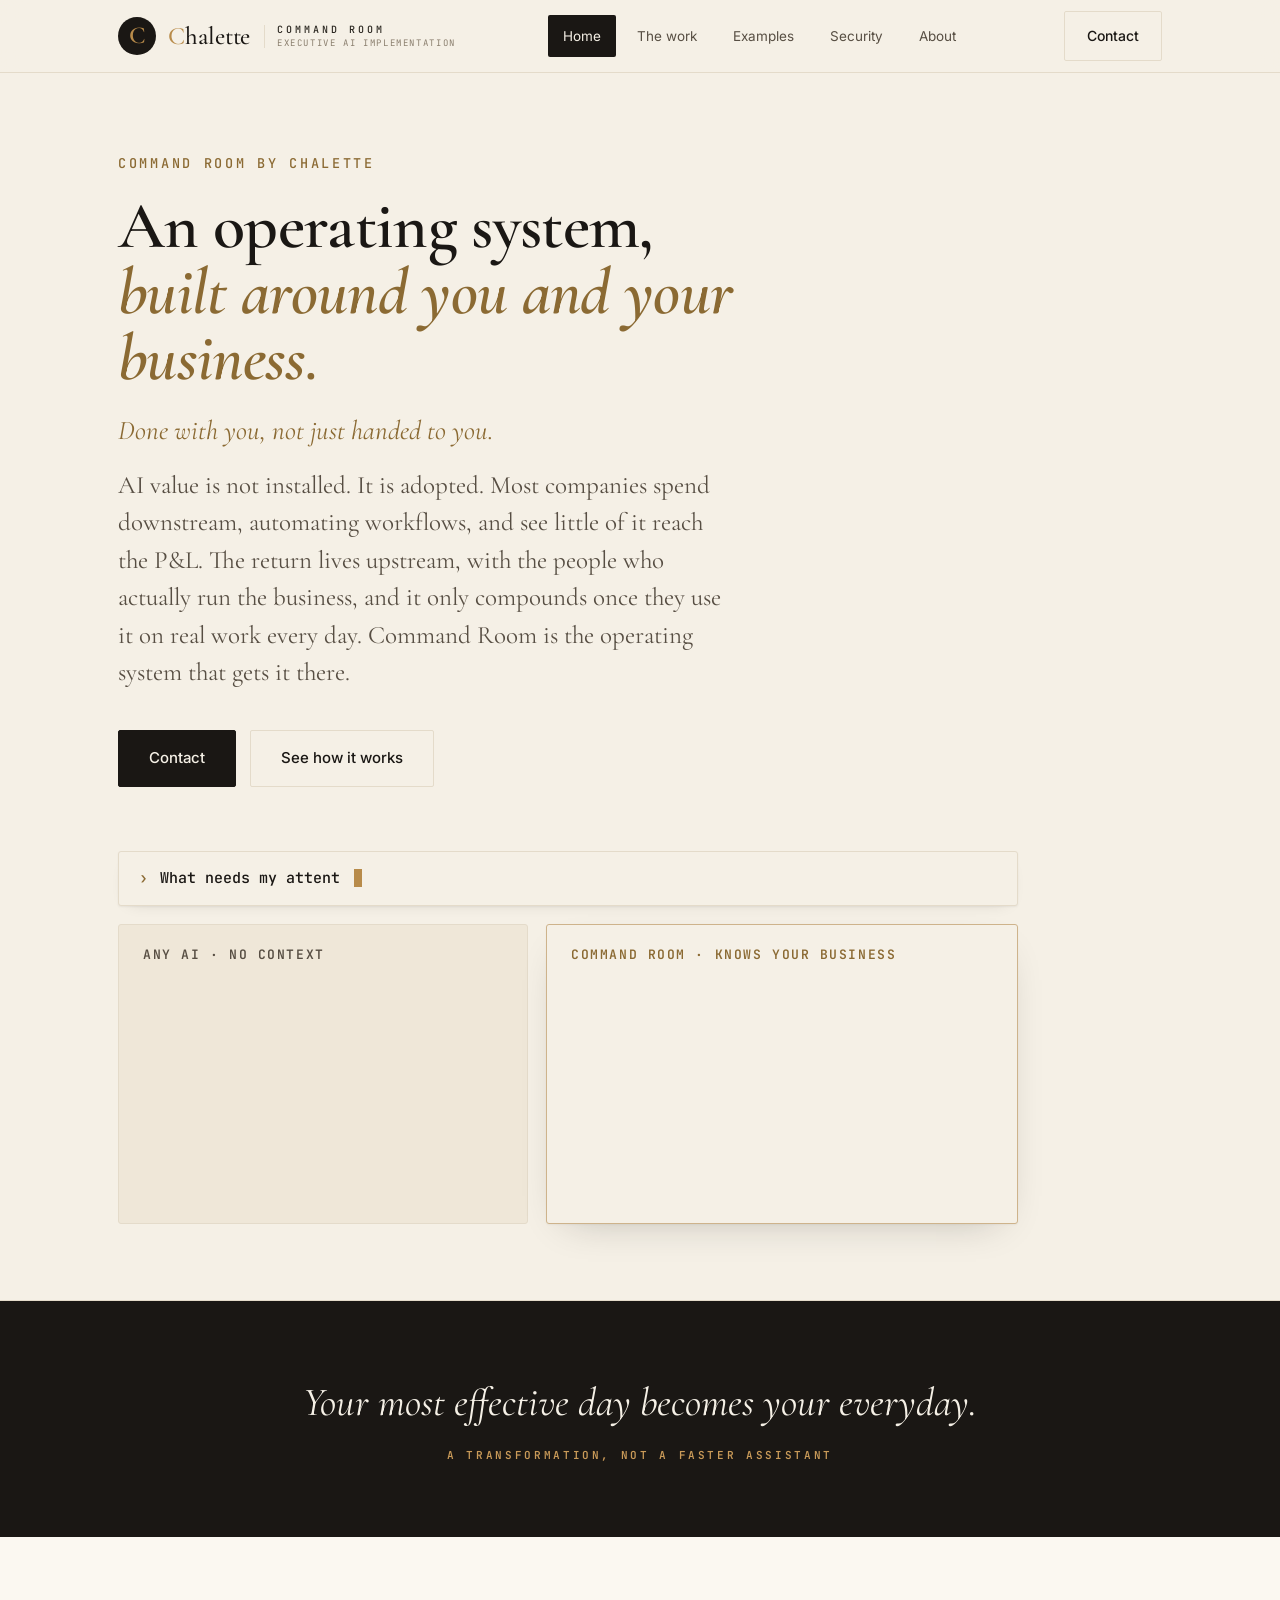
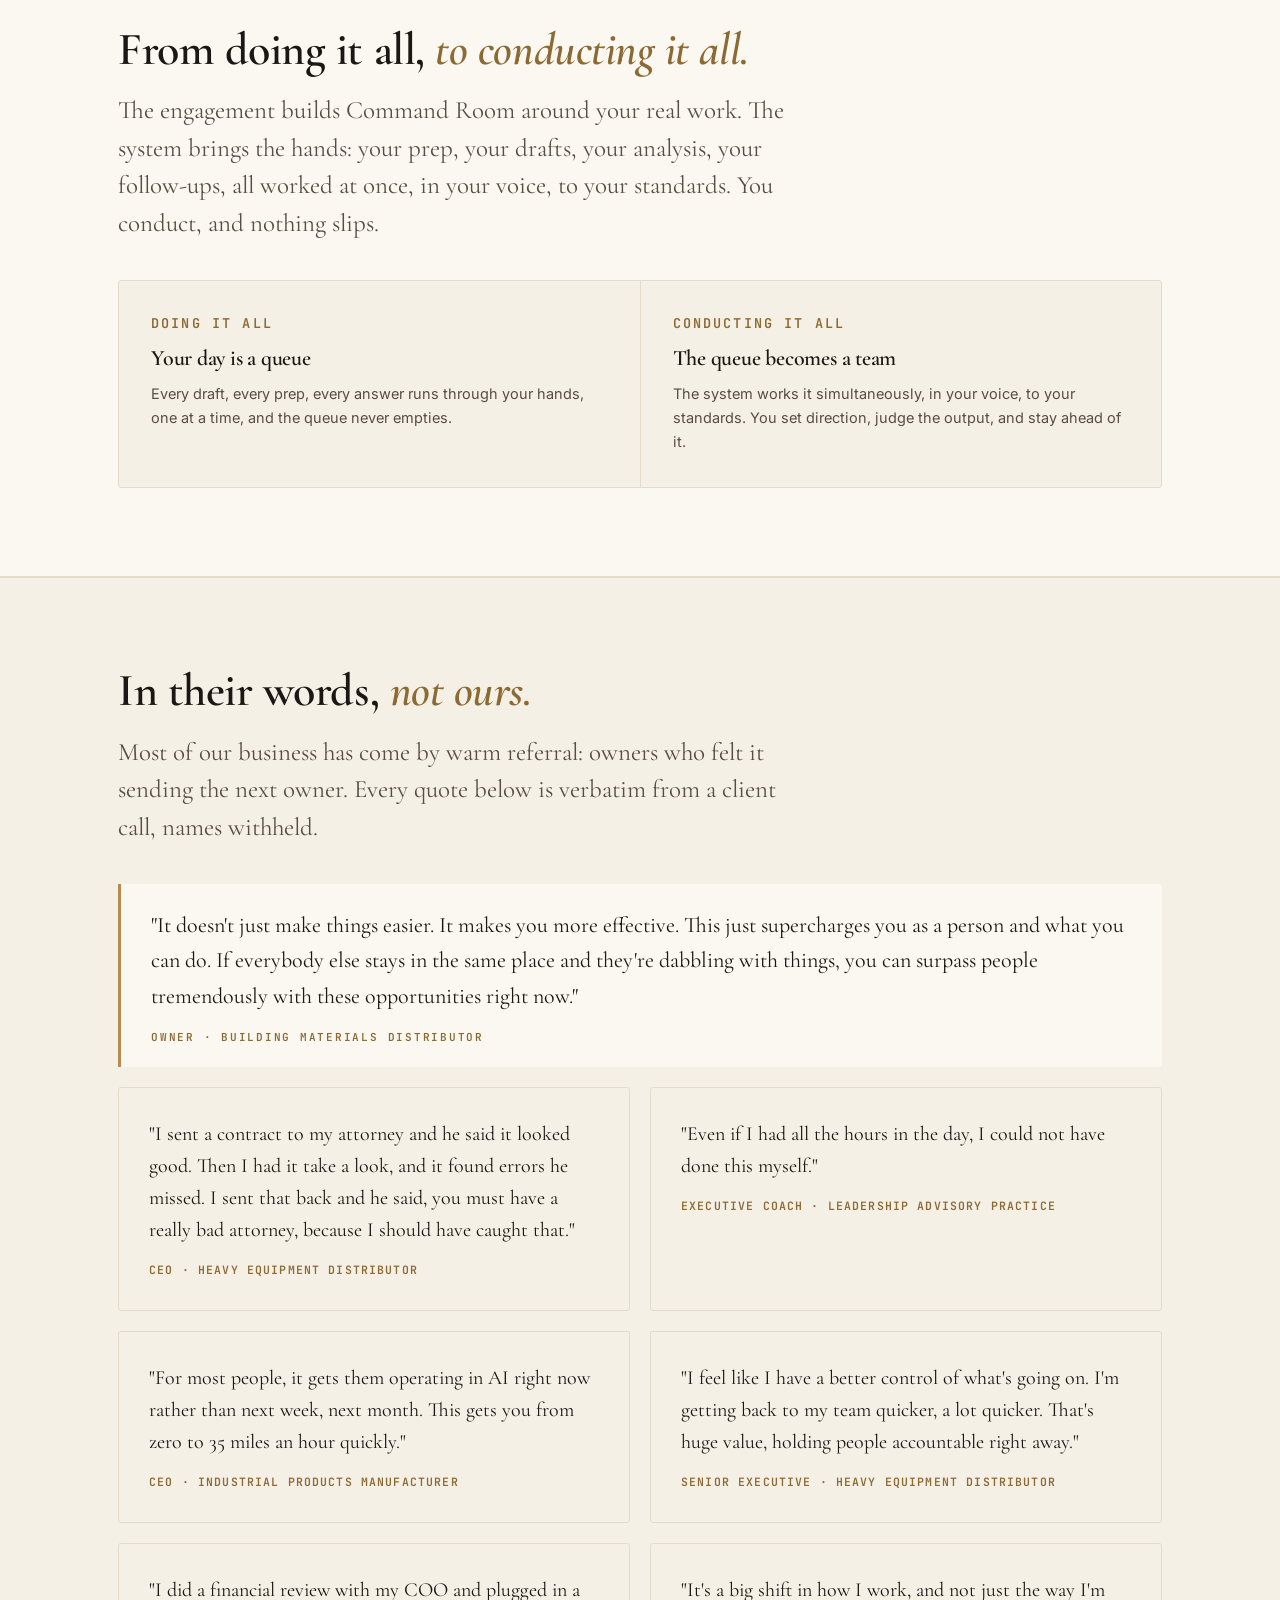
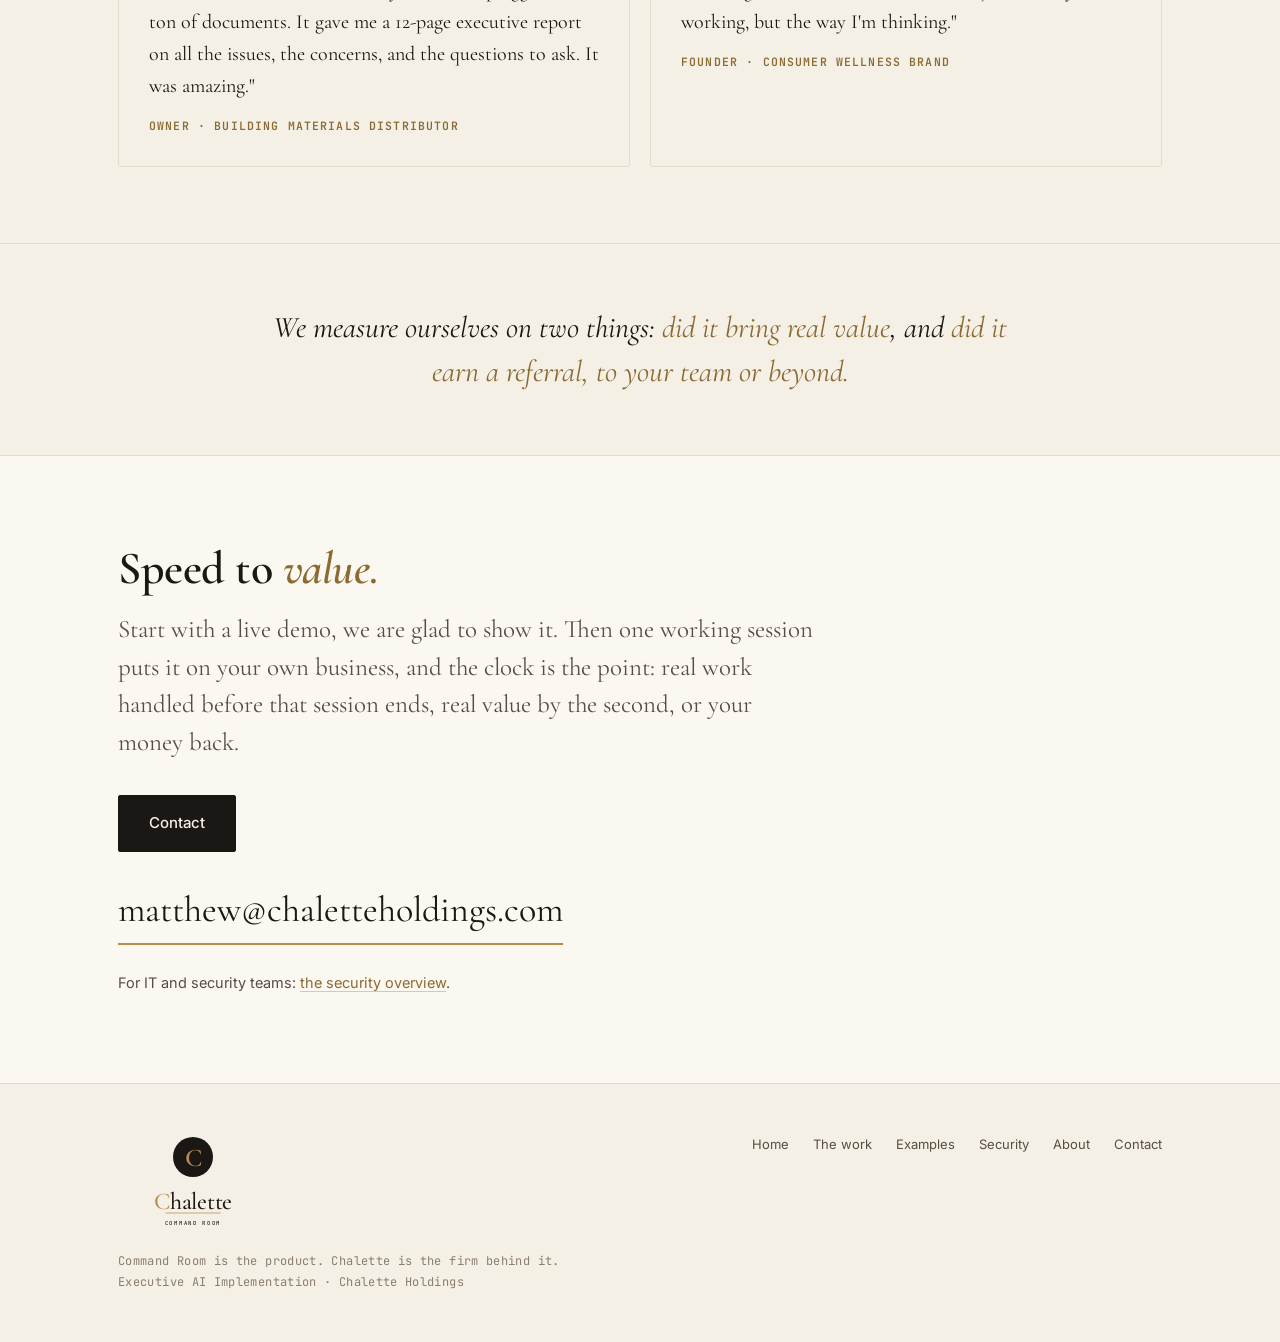
==== commit 437dfa10: "Site refresh: hero, testimonials, examples lightbox - Hero: "AI value is not installed. It is adopte" ====
--- a/index.html
+++ b/index.html
@@ -3,8 +3,8 @@
 <head>
 <meta charset="utf-8">
 <meta name="viewport" content="width=device-width, initial-scale=1">
-<title>Command Room by Chalette — Value isn't installed. It's adopted.</title>
-<meta name="description" content="Command Room is an AI operator that knows your business. Chalette puts it in the hands of the people who run the company, and makes sure they use it.">
+<title>Command Room by Chalette. An operating system built around you and your business.</title>
+<meta name="description" content="A done-with-you operating system for the people who run the business. Built by operators, delivered beside you, on a memory of your business you own. Value isn't installed, it's adopted.">
 <link rel="icon" href="data:image/svg+xml,%3Csvg xmlns='http://www.w3.org/2000/svg' viewBox='0 0 72 72'%3E%3Ccircle cx='36' cy='36' r='36' fill='%231A1714'/%3E%3Ctext x='36' y='50' font-family='Georgia,serif' font-weight='600' font-size='46' text-anchor='middle' fill='%23B88B4A'%3EC%3C/text%3E%3C/svg%3E">
 <link rel="preconnect" href="https://fonts.googleapis.com">
 <link rel="preconnect" href="https://fonts.gstatic.com" crossorigin>
@@ -99,6 +99,12 @@
   .hero .hero-tag{font-family:var(--serif); font-style:italic; font-size:clamp(20px,2.6vw,27px); line-height:1.35; color:var(--brass-deep); margin:22px 0 0; max-width:640px}
   .hero .lead{max-width:620px; margin-top:18px}
   .hero-actions{display:flex; flex-wrap:wrap; gap:14px; margin-top:38px}
+  .hero-top{display:flex; gap:52px; align-items:flex-start}
+  .hero-copy{max-width:780px; flex:1; min-width:0}
+  .hero-rail{width:214px; flex:none; border-left:1px solid var(--border); padding-left:28px; display:flex; flex-direction:column; gap:30px; margin-top:8px}
+  .hero-rail .hs .n{font-family:var(--serif); font-size:46px; line-height:1; color:var(--brass-deep)}
+  .hero-rail .hs .l{font-size:12.5px; color:var(--fg-2); margin-top:8px; line-height:1.5}
+  @media(max-width:860px){.hero-top{flex-direction:column; gap:34px} .hero-rail{width:100%; border-left:0; border-top:1px solid var(--border); padding-left:0; padding-top:26px; flex-direction:row; gap:40px} .hero-rail .hs{flex:1}}
   .hero-note{margin-top:30px; font:400 13px/1.5 var(--mono); color:var(--fg-muted); letter-spacing:.02em}
   .hero-shot{display:none; background:var(--bone); border:1px solid var(--border); border-radius:6px; box-shadow:var(--shadow); overflow:hidden}
   @media(min-width:960px){.hero-shot{display:block}}
@@ -110,11 +116,15 @@
   /* ---- stat band ---- */
   .band{background:var(--ink); color:var(--bone)}
   .band-in{display:grid; grid-template-columns:1fr; gap:0}
-  @media(min-width:760px){.band-in{grid-template-columns:repeat(4,1fr)}}
+  @media(min-width:760px){.band-in{grid-template-columns:repeat(2,1fr); max-width:820px; margin:0 auto}}
   .band .s{padding:34px 28px; border-bottom:1px solid #322c24}
   @media(min-width:760px){.band .s{border-bottom:0; border-right:1px solid #322c24} .band .s:last-child{border-right:0}}
   .band .s .n{font-family:var(--serif); font-size:38px; line-height:1; color:var(--brass-2)}
   .band .s .l{font-size:13px; color:#C7BCA7; margin-top:10px; line-height:1.45}
+  .band-quote{padding:76px 0}
+  .band-quote .bq{max-width:860px; margin:0 auto; text-align:center}
+  .band-quote .bq q{font-family:var(--serif); font-style:italic; font-size:clamp(26px,3.6vw,40px); line-height:1.28; color:var(--bone); quotes:none; display:block}
+  .band-quote .bq cite{display:block; margin-top:22px; font:600 11px/1 var(--mono); letter-spacing:.24em; text-transform:uppercase; color:var(--brass-2); font-style:normal}
 
   /* ---- pillars (four reasons) ---- */
   .pillars{background:var(--paper); border-top:1px solid var(--border); border-bottom:1px solid var(--border)}
@@ -164,7 +174,7 @@
   .onething .pair{display:grid; gap:1px; background:var(--border); border:1px solid var(--border); border-radius:3px; overflow:hidden; margin-top:8px}
   @media(min-width:760px){.onething .pair{grid-template-columns:1fr 1fr}}
   .onething .half{background:var(--bone); padding:34px 32px}
-  .onething .half .k{font:500 10px/1 var(--mono); letter-spacing:.24em; text-transform:uppercase; color:var(--brass-deep)}
+  .onething .half .k{font:600 13.5px/1.2 var(--mono); letter-spacing:.16em; text-transform:uppercase; color:var(--brass-deep)}
   .onething .half h3{font-size:22px; margin:14px 0 10px}
   .onething .half p{font-size:14.5px; color:var(--fg-2); margin:0}
   .onething .weld{margin-top:20px; border-left:3px solid var(--brass); background:var(--paper); border-radius:0 3px 3px 0; padding:24px 30px; font-family:var(--serif); font-size:19px; font-style:italic; color:var(--ink); line-height:1.5; max-width:100%}
@@ -173,6 +183,8 @@
   .split2{display:grid; gap:20px; grid-template-columns:1fr}
   @media(min-width:760px){.split2{grid-template-columns:1fr 1fr}}
   .col-card{border:1px solid var(--border); background:var(--bone); padding:30px 30px 32px; border-radius:3px}
+  .col-card .tq{font-family:var(--serif); font-style:normal; font-size:20px; line-height:1.6; color:var(--ink); margin:0}
+  .col-card .ta{margin-top:16px; font:600 11.5px/1.4 var(--mono); letter-spacing:.1em; text-transform:uppercase; color:var(--brass-deep)}
   .col-card.down{background:var(--cream)}
   .col-card.up{border-color:color-mix(in oklab,var(--brass) 45%,var(--border)); box-shadow:var(--shadow)}
   .col-card .tag{font:500 10px/1 var(--mono); letter-spacing:.24em; text-transform:uppercase; color:var(--fg-muted)}
@@ -370,10 +382,11 @@
   @keyframes blink{50%{opacity:0}}
   .demo-panes{display:grid;gap:18px;grid-template-columns:1fr;margin-top:18px}
   @media(min-width:820px){.demo-panes{grid-template-columns:1fr 1.15fr}}
-  .pane{border:1px solid var(--border);border-radius:3px;padding:22px 24px;min-height:190px}
+  .pane{border:1px solid var(--border);border-radius:3px;padding:22px 24px;min-height:380px}
+  @media(min-width:820px){.pane{min-height:300px}}
   .pane.generic{background:var(--cream)}
   .pane.cr{background:var(--bone);border-color:color-mix(in oklab,var(--brass) 50%,var(--border));box-shadow:var(--shadow)}
-  .pane .ph{font:500 9.5px/1 var(--mono);letter-spacing:.2em;text-transform:uppercase;color:var(--fg-muted);margin-bottom:14px}
+  .pane .ph{font:600 13px/1.3 var(--mono);letter-spacing:.12em;text-transform:uppercase;color:var(--fg-2);margin-bottom:14px}
   .pane.cr .ph{color:var(--brass-deep)}
   .pane .pt{font-size:14.5px;line-height:1.65;color:var(--fg-2);opacity:0;transform:translateY(8px);transition:opacity .7s ease,transform .7s ease}
   .pane .pt.show{opacity:1;transform:none}
@@ -460,7 +473,7 @@
       <span class="tab" data-go="about">About</span>
     </nav>
     <div style="display:flex; gap:12px; align-items:center;">
-      <a class="btn ghost nav-cta" data-contact>Start the conversation</a>
+      <a class="btn ghost nav-cta" data-contact>Contact</a>
       <button class="burger" id="burger" aria-label="Menu"><span></span><span></span><span></span></button>
     </div>
   </div>
@@ -470,7 +483,7 @@
     <span class="tab" data-go="examples">Examples</span>
     <span class="tab" data-go="security">Security</span>
     <span class="tab" data-go="about">About</span>
-    <span class="tab" data-contact>Start the conversation</span>
+    <span class="tab" data-contact>Contact</span>
   </div>
 </header>
 
@@ -480,51 +493,23 @@
 <div class="page is-on" data-page="home">
 
   <section class="hero">
-    <div class="wrap hero-grid">
-      <div>
-        <p class="eyebrow rv">Command Room by Chalette · AI for the people who run the business</p>
+    <div class="wrap">
+      <div class="hero-top">
+        <div class="hero-copy">
+        <p class="eyebrow rv" style="font-size:13.5px; letter-spacing:.2em; margin-bottom:22px;">Command Room by Chalette</p>
         <h1 class="rv">
-          <span class="line">Value isn't installed.</span>
-          <span class="line"><em>It's adopted.</em></span>
+          <span class="line">An operating system,</span>
+          <span class="line"><em>built around you and your business.</em></span>
         </h1>
-        <p class="hero-tag rv">It compounds only when real people use it on real work.</p>
-        <p class="lead rv">Command Room hands you back real time each week, then points it at the decisions that grow the company. It pulls your email, calendar, meetings, and files into one organized, prioritized picture, with reasoning on top. Not to replace your judgment, to multiply it.</p>
+        <p class="hero-tag rv">Done with you, not just handed to you.</p>
+        <p class="lead rv">AI value is not installed. It is adopted. Most companies spend downstream, automating workflows, and see little of it reach the P&amp;L. The return lives upstream, with the people who actually run the business, and it only compounds once they use it on real work every day. Command Room is the operating system that gets it there.</p>
         <div class="hero-actions rv">
-          <a class="btn lg" data-contact>Start the conversation</a>
+          <a class="btn lg" data-contact>Contact</a>
           <span class="btn ghost lg" data-go="work">See how it works</span>
         </div>
-      </div>
-      <div class="hero-shot rv">
-        <div class="frag-bar"><span class="dot"></span><span class="dot"></span><span class="dot"></span><span class="tt">Command Room · This morning</span></div>
-        <div class="frag-body">
-          <div class="shot-note">Your day, prioritized for you</div>
-          <div class="pv-row u"><span class="mk"></span><div><div class="t">Decide: vendor contract, sign or renegotiate</div><div class="ss">Raised by your head of ops · blocks the Q3 plan</div></div><span class="pv-chip c">Blocking</span></div>
-          <div class="shot-note">Written in your voice, ready to send</div>
-          <div class="pv-row"><span class="mk"></span><div><div class="t">Draft waiting: reply to the board chair</div><div class="ss">Review and send</div></div><span class="pv-chip">Draft</span></div>
-          <div class="shot-note">Caught before it cost you</div>
-          <div class="pv-row s"><span class="mk"></span><div><div class="t">A fee on the revised invoice that was not agreed</div><div class="ss">Flagged from the thread before it was paid</div></div><span class="pv-chip b">Flag</span></div>
-        </div>
-      </div>
-    </div>
-  </section>
-
-  <div class="pillars">
-    <div class="wrap pillars-in">
-      <div class="pillar rv"><span class="pk"></span><div class="ph">For the people who run it</div><div class="pd">Built for the leaders running the company, not the busywork beneath them.</div></div>
-      <div class="pillar rv"><span class="pk"></span><div class="ph">Knows your business</div><div class="pd">Your people, projects, decisions, and commitments. Never a blank chat.</div></div>
-      <div class="pillar rv"><span class="pk"></span><div class="ph">Immediate value</div><div class="pd">Set up on your real work, producing inside the first 90 minutes.</div></div>
-      <div class="pillar rv"><span class="pk"></span><div class="ph">Backed by a guarantee</div><div class="pd">See real value by the second session.</div></div>
-    </div>
-  </div>
-
-  <!-- ===== SMART STRANGER DEMO ===== -->
-  <section id="demoSec" style="background:var(--bone); padding-bottom:72px;">
-    <div class="wrap">
-      <div class="section-head rv" style="margin-bottom:38px;">
-        <p class="eyebrow">See the difference</p>
-        <h2>The same question. <em>Two different AIs.</em></h2>
-      </div>
-      <div class="demo rv">
+        </div><!-- /hero-copy -->
+      </div><!-- /hero-top -->
+      <div id="demoSec" class="demo rv" style="margin-top:64px;">
         <div class="demo-prompt"><span class="ic">›</span><span id="demoQ"></span><span class="caret"></span></div>
         <div class="demo-panes">
           <div class="pane generic"><div class="ph">Any AI · no context</div><div class="pt" id="demoA"></div></div>
@@ -534,86 +519,71 @@
     </div>
   </section>
 
-  <!-- ===== THESIS ===== -->
-  <section style="background:var(--paper); padding-bottom:72px;">
+  <div class="band band-quote">
+    <div class="wrap">
+      <div class="bq rv">
+        <q>Your most effective day becomes your everyday.</q>
+        <cite>A transformation, not a faster assistant</cite>
+      </div>
+    </div>
+  </div>
+
+  <!-- ===== WHAT YOU BECOME (the outcome) ===== -->
+  <section class="onething" style="background:var(--paper);">
     <div class="wrap">
       <div class="section-head rv" style="margin-bottom:38px;">
-        <p class="eyebrow">The thesis</p>
-        <h2>Everyone is automating the cheap work. <em>Nobody is equipping the expensive people.</em></h2>
-      </div>
-      <div class="split2">
-        <div class="col-card down rv">
-          <span class="tag">Downstream · crowded</span>
-          <h3>Where the energy goes</h3>
-          <ul>
-            <li>Workflow automation and chatbots</li>
-            <li>Tasks, not judgment</li>
-            <li>Tooling leadership never touches</li>
-            <li>Commoditized by the week</li>
-          </ul>
-        </div>
-        <div class="col-card up rv">
-          <span class="tag">Upstream · underserved</span>
-          <h3>Where Chalette points it</h3>
-          <ul>
-            <li>The owner, the operator, the leadership team</li>
-            <li>Their meetings, threads, and commitments</li>
-            <li>Their judgment, amplified</li>
-            <li>Fluency that compounds with use</li>
-          </ul>
-        </div>
-      </div>
-    </div>
-  </section>
-
-  <!-- ===== PRODUCT + PEOPLE ===== -->
-  <section class="onething" style="padding-top:72px;">
-    <div class="wrap">
-      <div class="section-head rv" style="margin-bottom:38px;">
-        <p class="eyebrow">What you actually get</p>
-        <h2>Command Room, and the people <em>who make it stick.</em></h2>
+        <h2>From doing it all, <em>to conducting it all.</em></h2>
+        <p class="lead">The engagement builds Command Room around your real work. The system brings the hands: your prep, your drafts, your analysis, your follow-ups, all worked at once, in your voice, to your standards. You conduct, and nothing slips.</p>
       </div>
       <div class="pair">
         <div class="half rv">
-          <div class="k">The product</div>
-          <h3>Command Room</h3>
-          <p>An AI operator that knows your business. It preps your meetings, drafts in your voice, tracks what is owed, and surfaces what is slipping.</p>
+          <div class="k">Doing it all</div>
+          <h3>Your day is a queue</h3>
+          <p>Every draft, every prep, every answer runs through your hands, one at a time, and the queue never empties.</p>
         </div>
         <div class="half rv">
-          <div class="k">The people</div>
-          <h3>Chalette, beside you</h3>
-          <p>People who understand business sit in your real work, point the tool where it pays, and train your team until they run it themselves.</p>
-        </div>
-      </div>
-      <div class="weld rv">Software alone gathers dust. Training alone fades. Together, it compounds.</div>
-      <div class="hero-actions rv" style="margin-top:30px;">
-        <span class="btn lg" data-go="examples">See it on real work</span>
+          <div class="k">Conducting it all</div>
+          <h3>The queue becomes a team</h3>
+          <p>The system works it simultaneously, in your voice, to your standards. You set direction, judge the output, and stay ahead of it.</p>
+        </div>
       </div>
     </div>
   </section>
 
-  <!-- ===== IN / ON THE BUSINESS ===== -->
-  <section class="moat">
-    <div class="wrap">
-      <div class="section-head rv">
-        <p class="eyebrow">Why daily use matters</p>
-        <h2>You can't lead what <em>you don't use.</em></h2>
-        <p class="lead">Every company is being told to transform with AI, and almost no one leading the charge actually uses it. Command Room earns a place in your daily work, then shows up for the strategic calls that make the company money.</p>
-      </div>
-      <div class="mgrid">
-        <div class="mcard rv">
-          <h3>The daily work</h3>
-          <p>Hours back, every week. Briefs, meeting prep, drafts in your voice, commitments tracked. The visible productivity that makes it a daily habit.</p>
-        </div>
-        <div class="mcard rv">
-          <h3>The decisions that grow the company</h3>
-          <p>The call that makes the year. An acquisition, a renegotiation, a pricing overhaul, a tough contract. The sessions point it at your real decisions, with someone who knows the business beside you.</p>
-        </div>
-      </div>
-      <div class="assets rv" style="grid-template-columns:1fr;">
-        <div class="asset">
-          <div class="t">One feeds the other</div>
-          <p>Daily use builds the fluency. The sessions point that fluency at your biggest decisions. That is how you end up leading the transition instead of signing off on it.</p>
+  <hr class="rule">
+
+  <!-- ===== TESTIMONIALS ===== -->
+  <section class="onething" style="background:var(--bone); border-top:1px solid var(--border); padding-bottom:76px;">
+    <div class="wrap">
+      <div class="section-head rv" style="margin-bottom:38px;">
+        <h2>In their words, <em>not ours.</em></h2>
+        <p class="lead">Most of our business has come by warm referral: owners who felt it sending the next owner. Every quote below is verbatim from a client call, names withheld.</p>
+      </div>
+      <div class="weld rv" style="margin-top:0; font-style:normal; font-size:22px; line-height:1.6;">"It doesn't just make things easier. It makes you more effective. This just supercharges you as a person and what you can do. If everybody else stays in the same place and they're dabbling with things, you can surpass people tremendously with these opportunities right now."<span style="display:block; margin-top:18px; font:600 11px/1 var(--mono); letter-spacing:.16em; text-transform:uppercase; color:var(--brass-deep); font-style:normal;">Owner · Building materials distributor</span></div>
+      <div class="split2" style="margin-top:20px;">
+        <div class="col-card rv">
+          <p class="tq">"I sent a contract to my attorney and he said it looked good. Then I had it take a look, and it found errors he missed. I sent that back and he said, you must have a really bad attorney, because I should have caught that."</p>
+          <p class="ta">CEO · Heavy equipment distributor</p>
+        </div>
+        <div class="col-card rv">
+          <p class="tq">"Even if I had all the hours in the day, I could not have done this myself."</p>
+          <p class="ta">Executive coach · Leadership advisory practice</p>
+        </div>
+        <div class="col-card rv">
+          <p class="tq">"For most people, it gets them operating in AI right now rather than next week, next month. This gets you from zero to 35 miles an hour quickly."</p>
+          <p class="ta">CEO · Industrial products manufacturer</p>
+        </div>
+        <div class="col-card rv">
+          <p class="tq">"I feel like I have a better control of what's going on. I'm getting back to my team quicker, a lot quicker. That's huge value, holding people accountable right away."</p>
+          <p class="ta">Senior executive · Heavy equipment distributor</p>
+        </div>
+        <div class="col-card rv">
+          <p class="tq">"I did a financial review with my COO and plugged in a ton of documents. It gave me a 12-page executive report on all the issues, the concerns, and the questions to ask. It was amazing."</p>
+          <p class="ta">Owner · Building materials distributor</p>
+        </div>
+        <div class="col-card rv">
+          <p class="tq">"It's a big shift in how I work, and not just the way I'm working, but the way I'm thinking."</p>
+          <p class="ta">Founder · Consumer wellness brand</p>
         </div>
       </div>
     </div>
@@ -622,7 +592,7 @@
   <!-- ===== THE STANDARD (one line) ===== -->
   <section style="background:var(--bone); border-top:1px solid var(--border); padding:62px 0;">
     <div class="wrap">
-      <p class="rv" style="font-family:var(--serif); font-style:italic; font-size:clamp(21px,3vw,30px); line-height:1.45; color:var(--ink); text-align:center; max-width:760px; margin:0 auto;">We measure ourselves on two things: <em>did it bring real value</em>, and <em>did you ask us back for your team.</em></p>
+      <p class="rv" style="font-family:var(--serif); font-style:italic; font-size:clamp(21px,3vw,30px); line-height:1.45; color:var(--ink); text-align:center; max-width:760px; margin:0 auto;">We measure ourselves on two things: <em>did it bring real value</em>, and <em>did it earn a referral, to your team or beyond.</em></p>
     </div>
   </section>
 
@@ -630,10 +600,13 @@
   <section id="contact" style="background:var(--paper); border-top:1px solid var(--border);">
     <div class="wrap">
       <div class="section-head rv" style="margin-bottom:34px;">
-        <p class="eyebrow">Contact</p>
-        <h2>Start the conversation.</h2>
-      </div>
-      <a class="contact-mail rv" href="mailto:matthew@chaletteholdings.com?subject=Command%20Room">matthew@chaletteholdings.com</a>
+        <h2>Speed to <em>value.</em></h2>
+        <p class="lead">Start with a live demo, we are glad to show it. Then one working session puts it on your own business, and the clock is the point: real work handled before that session ends, real value by the second, or your money back.</p>
+      </div>
+      <div class="hero-actions rv" style="margin-top:4px; margin-bottom:28px;">
+        <a class="btn lg" href="mailto:matthew@chaletteholdings.com?subject=Command%20Room%20demo">Contact</a>
+      </div>
+      <a class="contact-mail rv" href="mailto:matthew@chaletteholdings.com?subject=Command%20Room%20demo">matthew@chaletteholdings.com</a>
       <p class="rv" style="margin:26px 0 0; font-size:14.5px; color:var(--fg-2); max-width:680px;">For IT and security teams: <a href="docs/Command-Room-Security-Overview.pdf" target="_blank" style="color:var(--brass-deep); border-bottom:1px solid color-mix(in oklab,var(--brass) 45%,transparent);">the security overview</a>.</p>
     </div>
   </section>
@@ -647,9 +620,8 @@
   <section style="padding-bottom:54px;">
     <div class="wrap">
       <div class="section-head rv">
-        <p class="eyebrow">The work</p>
         <h2>An engagement, <em>not a license.</em></h2>
-        <p class="lead">You get Command Room set up on your real work, and people who understand business beside you to point it. The standard is value, not seats sold. See it by the second session, or your money back.</p>
+        <p class="lead">Operator-first, not tech-first. A Chalette operator works beside you across four working sessions, building Command Room around your real work until it is adopted, not just installed. Feel real value by the second session, or your money back.</p>
       </div>
     </div>
   </section>
@@ -657,18 +629,42 @@
   <!-- ===== ANATOMY ===== -->
   <div class="pillars">
     <div class="wrap pillars-in">
-      <div class="pillar rv"><span class="pk"></span><div class="ph">Command Room</div><div class="pd">The product, set up on your real work from day one.</div></div>
-      <div class="pillar rv"><span class="pk"></span><div class="ph">Four working sessions</div><div class="pd">Hands-on, in your actual problems. Not a course.</div></div>
-      <div class="pillar rv"><span class="pk"></span><div class="ph">A value guarantee</div><div class="pd">See real value by the second session, or your money back.</div></div>
-      <div class="pillar rv"><span class="pk"></span><div class="ph">Support</div><div class="pd">After the engagement, ongoing support and team training stay optional. Never a long contract.</div></div>
+      <div class="pillar rv"><span class="pk"></span><div class="ph">Built with you</div><div class="pd">An operator beside you until this is how you work. Not handed to you.</div></div>
+      <div class="pillar rv"><span class="pk"></span><div class="ph">Knows your business</div><div class="pd">Command Room is built on your real work: your people, projects, decisions, and commitments. Never a blank chat.</div></div>
+      <div class="pillar rv"><span class="pk"></span><div class="ph">Adoption on the line</div><div class="pd">Feel real value by the second session, or your money back.</div></div>
+      <div class="pillar rv"><span class="pk"></span><div class="ph">A concierge after</div><div class="pd">Ongoing support and team training stay optional. Never a long contract.</div></div>
     </div>
   </div>
+
+  <!-- ===== PRODUCT + PEOPLE ===== -->
+  <section class="onething" style="padding-top:72px;">
+    <div class="wrap">
+      <div class="section-head rv" style="margin-bottom:38px;">
+        <h2>An operator, and the system <em>they build around you.</em></h2>
+        <p class="lead">It is an operating system for the people who run the business. But it arrives as an operator working beside you, never as software handed over.</p>
+      </div>
+      <div class="pair">
+        <div class="half rv">
+          <div class="k">The operator</div>
+          <h3>An operator, not a technician</h3>
+          <p>A Chalette operator builds this around your business across four one-on-one working sessions, then stays beside you as your concierge: tuning what it captures, correcting its voice, finding wins you did not think of. The approach is operator-first because that is what gets it adopted, where self-serve AI gathers dust.</p>
+        </div>
+        <div class="half rv">
+          <div class="k">The system</div>
+          <h3>Command Room</h3>
+          <p>Permissioned connectors to your email, calendar, meetings, and files let it be present for your real work. It writes what matters, your people, projects, decisions, and commitments, into a memory you own on your own machine, then produces finished work on a schedule: the morning brief before the day starts, meeting prep before the call, the follow-up drafted before the coffee is poured, a flag when a client goes quiet. It compounds. Month three knows what week one did not.</p>
+        </div>
+      </div>
+      <div class="hero-actions rv" style="margin-top:30px;">
+        <span class="btn lg" data-go="examples">See it on real work</span>
+      </div>
+    </div>
+  </section>
 
   <!-- ===== HOW IT GOES ===== -->
   <section class="session" style="background:var(--bone);">
     <div class="wrap">
       <div class="section-head rv">
-        <p class="eyebrow">How it goes</p>
         <h2>From setup <em>to second nature.</em></h2>
       </div>
       <div class="tl">
@@ -689,13 +685,13 @@
         </div>
         <div class="tl-item rv">
           <div class="k">Sessions three and four</div>
-          <h3>You take the wheel</h3>
-          <p>You start pointing it at the things no one could have built for you.</p>
+          <h3>You start conducting</h3>
+          <p>You stop doing the work one piece at a time and start directing it in parallel, pointed at the things no one could have built for you.</p>
         </div>
         <div class="tl-item rv">
           <div class="k">After</div>
           <h3>Then your team</h3>
-          <p>Most clients come back wanting their leadership team on it next.</p>
+          <p>Most clients come back wanting their leadership team on it next. Your operator stays as concierge either way.</p>
         </div>
       </div>
     </div>
@@ -705,7 +701,6 @@
   <section class="moat">
     <div class="wrap">
       <div class="section-head rv">
-        <p class="eyebrow">Why it lasts</p>
         <h2>Nobody knows where AI is going. <em>This is built so that does not matter.</em></h2>
         <p class="lead">What you build here is permanent: the memory of your business and your people's fluency with these tools. Both are yours to keep, and both get more valuable as the models get better. Command Room stores what it knows as plain files on your own computer, so any model you use next stacks right on top.</p>
       </div>
@@ -733,34 +728,10 @@
         </div>
         <div class="asset">
           <div class="t">Your business's memory</div>
-          <p>The structured record of how your business runs is yours to keep. Everything else, tool, model, billing, is replaceable.</p>
-        </div>
-      </div>
-    </div>
-  </section>
-
-  <!-- ===== THE STANDARD ===== -->
-  <section class="score" style="background:var(--paper);">
-    <div class="wrap">
-      <div class="section-head rv">
-        <p class="eyebrow">The standard</p>
-        <h2>Measured on value, <em>not seats sold.</em></h2>
-      </div>
-      <div class="srow rv">
-        <div class="num">01</div>
-        <div>
-          <h3>Did it bring real value</h3>
-          <p>Hours back. What gets caught before it costs you. Insights you would not have produced alone. And whether your people start using it in ways no one could have designed for them.</p>
-        </div>
-      </div>
-      <div class="srow last rv">
-        <div class="num">02</div>
-        <div>
-          <h3>Did it earn the next room</h3>
-          <p>The honest scoreboard is the referral. When a client finishes and asks for their team next, the value was real. People who understand your business, not a software vendor. That is the whole difference.</p>
-        </div>
-      </div>
-      <p class="rv" style="margin:36px 0 0; font-size:14.5px; color:var(--fg-2); max-width:680px;">Start the conversation at <a href="mailto:matthew@chaletteholdings.com?subject=Command%20Room" style="color:var(--brass-deep); border-bottom:1px solid color-mix(in oklab,var(--brass) 45%,transparent);">matthew@chaletteholdings.com</a>.</p>
+          <p>The structured record of how your business runs is yours to keep, as plain files on your own machine. Delete the app and keep your data. Everything else, tool, model, billing, is replaceable.</p>
+        </div>
+      </div>
+      <p class="rv" style="margin:40px 0 0; font-size:14.5px; color:#C7BCA7; max-width:680px;">Book a demo at <a href="mailto:matthew@chaletteholdings.com?subject=Command%20Room%20demo" style="color:var(--brass-2); border-bottom:1px solid color-mix(in oklab,var(--brass) 45%,transparent);">matthew@chaletteholdings.com</a>.</p>
     </div>
   </section>
 
@@ -783,11 +754,21 @@
     .ex-t{font-size:17px;font-weight:600;color:var(--ink);line-height:1.25}
     .ex-d{font-size:13.5px;color:var(--fg-2);line-height:1.55;flex:1}
     .ex-open{font:500 10px/1 var(--mono);letter-spacing:.16em;text-transform:uppercase;color:var(--brass-deep);margin-top:4px}
+    .ex-card{cursor:pointer}
+    /* PDF lightbox */
+    .pdf-modal{position:fixed;inset:0;z-index:1000;display:none}
+    .pdf-modal.open{display:block}
+    .pdf-backdrop{position:absolute;inset:0;background:rgba(10,8,7,.74);backdrop-filter:blur(2px)}
+    .pdf-dialog{position:absolute;inset:3vh 3vw;background:var(--bone);border-radius:8px;overflow:hidden;box-shadow:0 30px 80px rgba(0,0,0,.5);display:flex}
+    .pdf-pages{flex:1;width:100%;overflow-y:auto;background:#312d29;padding:26px 20px;display:flex;flex-direction:column;align-items:center;gap:16px}
+    .pdf-pages img{width:100%;max-width:900px;height:auto;display:block;box-shadow:0 6px 22px rgba(0,0,0,.45);border-radius:2px}
+    .pdf-x{position:absolute;top:12px;right:16px;z-index:2;width:40px;height:40px;border-radius:50%;border:1px solid var(--border);background:#fff;color:var(--ink);font-size:24px;line-height:1;cursor:pointer;display:flex;align-items:center;justify-content:center;box-shadow:0 4px 14px rgba(0,0,0,.25);transition:transform .12s}
+    .pdf-x:hover{transform:scale(1.07)}
+    @media(max-width:640px){.pdf-dialog{inset:0;border-radius:0}}
   </style>
   <section style="background:var(--bone);">
     <div class="wrap">
       <div class="section-head rv" style="margin-bottom:30px;">
-        <p class="eyebrow">Examples</p>
         <h2>What it actually produces.</h2>
         <p class="lead">Representative outputs, fully fictionalized. No real client, person, or figure appears here. The depth, structure, and voice are exactly what the system produces when it is reading from the memory of your business. Open any one.</p>
       </div>
@@ -853,7 +834,6 @@
   <section>
     <div class="wrap">
       <div class="section-head rv">
-        <p class="eyebrow">Security</p>
         <h2>Built so your data has one home: <em>yours.</em></h2>
         <p class="lead">The memory lives in plain files on your own computer. Chalette runs no servers, holds no database, and never takes possession of your data. The architecture is the security model.</p>
       </div>
@@ -924,7 +904,6 @@
   <section>
     <div class="wrap">
       <div class="section-head rv">
-        <p class="eyebrow">About</p>
         <h2>Built by an operator <em>who needed it to exist.</em></h2>
         <p class="lead">Command Room was not designed in a product meeting. It was built by someone running real businesses who wanted an AI that actually knew his work, and could not buy one anywhere.</p>
       </div>
@@ -948,13 +927,22 @@
       </div>
 
       <div class="hero-actions rv" style="margin-top:48px;">
-        <a class="btn lg" data-contact>Start the conversation</a>
+        <a class="btn lg" data-contact>Contact</a>
         <span class="btn ghost lg" data-go="work">See how the work runs</span>
       </div>
     </div>
   </section>
 
 </div><!-- /about -->
+
+<!-- ============ PDF LIGHTBOX ============ -->
+<div id="pdfModal" class="pdf-modal" aria-hidden="true">
+  <div class="pdf-backdrop" data-pdf-close></div>
+  <div class="pdf-dialog" role="dialog" aria-modal="true" aria-label="Example document">
+    <button class="pdf-x" data-pdf-close aria-label="Close">&times;</button>
+    <div id="pdfPages" class="pdf-pages"></div>
+  </div>
+</div>
 
 </main>
 
@@ -1026,6 +1014,32 @@
   // initial route
   go((location.hash||'#home').slice(1), false);
 
+  // ---- example lightbox (image pages, renders inline in any browser) ----
+  const PDF_PAGES = {
+    "Sample-Morning-Brief.pdf":["samples/pages/Sample-Morning-Brief-1.png","samples/pages/Sample-Morning-Brief-2.png","samples/pages/Sample-Morning-Brief-3.png"],
+    "Sample-Meeting-Notes.pdf":["samples/pages/Sample-Meeting-Notes-1.png","samples/pages/Sample-Meeting-Notes-2.png","samples/pages/Sample-Meeting-Notes-3.png","samples/pages/Sample-Meeting-Notes-4.png"],
+    "Sample-Contract-Review.pdf":["samples/pages/Sample-Contract-Review-1.png","samples/pages/Sample-Contract-Review-2.png","samples/pages/Sample-Contract-Review-3.png","samples/pages/Sample-Contract-Review-4.png"],
+    "Sample-Dormant-Customer.pdf":["samples/pages/Sample-Dormant-Customer-1.png","samples/pages/Sample-Dormant-Customer-2.png","samples/pages/Sample-Dormant-Customer-3.png","samples/pages/Sample-Dormant-Customer-4.png"],
+    "Sample-Research-Brief.pdf":["samples/pages/Sample-Research-Brief-1.png","samples/pages/Sample-Research-Brief-2.png","samples/pages/Sample-Research-Brief-3.png","samples/pages/Sample-Research-Brief-4.png"],
+    "Sample-Decision-Memo.pdf":["samples/pages/Sample-Decision-Memo-1.png","samples/pages/Sample-Decision-Memo-2.png","samples/pages/Sample-Decision-Memo-3.png","samples/pages/Sample-Decision-Memo-4.png"],
+    "Sample-Board-Update.pdf":["samples/pages/Sample-Board-Update-1.png","samples/pages/Sample-Board-Update-2.png","samples/pages/Sample-Board-Update-3.png"],
+    "Sample-1on1-Prep.pdf":["samples/pages/Sample-1on1-Prep-1.png","samples/pages/Sample-1on1-Prep-2.png","samples/pages/Sample-1on1-Prep-3.png"],
+    "Sample-Prospect-Followup-Prep.pdf":["samples/pages/Sample-Prospect-Followup-Prep-1.png","samples/pages/Sample-Prospect-Followup-Prep-2.png","samples/pages/Sample-Prospect-Followup-Prep-3.png","samples/pages/Sample-Prospect-Followup-Prep-4.png"]
+  };
+  const pdfModal=document.getElementById('pdfModal'), pdfPages=document.getElementById('pdfPages');
+  function openPdf(href){
+    const pages = PDF_PAGES[href.split('/').pop()];
+    pdfPages.innerHTML='';
+    if(pages){ pages.forEach(p=>{ const img=new Image(); img.src=p; img.alt='Example page'; pdfPages.appendChild(img); }); }
+    else { window.open(href,'_blank'); return; }
+    pdfPages.scrollTop=0;
+    pdfModal.classList.add('open'); pdfModal.setAttribute('aria-hidden','false'); document.body.style.overflow='hidden';
+  }
+  function closePdf(){ pdfModal.classList.remove('open'); pdfModal.setAttribute('aria-hidden','true'); pdfPages.innerHTML=''; document.body.style.overflow=''; }
+  document.querySelectorAll('.ex-card').forEach(a=>a.addEventListener('click',e=>{ e.preventDefault(); openPdf(a.getAttribute('href')); }));
+  pdfModal.querySelectorAll('[data-pdf-close]').forEach(el=>el.addEventListener('click',closePdf));
+  document.addEventListener('keydown',e=>{ if(e.key==='Escape' && pdfModal.classList.contains('open')) closePdf(); });
+
   // ---- fable widgets ----
   const RM = matchMedia('(prefers-reduced-motion: reduce)').matches;
   const sleep = ms => new Promise(r=>setTimeout(r,ms));
@@ -1033,9 +1047,21 @@
   // 1 · smart stranger demo
   const PAIRS = [
     {
+      q: "What needs my attention before I start?",
+      a: "I don't have access to your inbox, calendar, or tasks, so I can't tell you what needs attention. If you tell me what you are working on, I can help you prioritize.",
+      b: '<div class="out-meta">Morning read · pulled from your mail, calendar, and open commitments</div>'
+       + '<ul class="out-list">'
+       + '<li><b>Deal going cold:</b> the Whitfield redline has been quiet 9 days, you said Monday and it never went out</li>'
+       + '<li><b>You owe today:</b> the banker intro you promised David on May 28 is still open</li>'
+       + '<li><b>Before your 2:00:</b> Sarah shipped the pricing proposal a day early, worth acknowledging</li>'
+       + '<li><b>Client drifting:</b> Meridian has not replied since the QBR, a nudge is overdue</li>'
+       + '</ul>',
+      chips: ["Inbox","Calendar","Commitments","Deal signals"]
+    },
+    {
       q: "Draft a reply to David about the contract.",
       a: "Happy to help. Who is David, and which contract are you referring to? If you can share the details and what you want to say, I can draft something.",
-      b: '<div class="out-meta">Draft ready · your voice · saved to Gmail drafts</div>'
+      b: '<div class="out-meta">Draft ready · your voice · saved to Drafts</div>'
        + '<div class="out-quote"><span class="qhead"><b>To:</b> David Reiner · <b>Subject:</b> Re: Services Agreement, redline</span>'
        + 'David, good speaking Tuesday. We are aligned on the revised payment terms, net 45 with the quarterly true-up. Section 4.2 stays out as discussed. Redline attached, let us target signature by Friday.</div>'
        + '<div class="out-note">Flag: you still owe David the intro to your banker, from May 28. Want a line added?</div>',
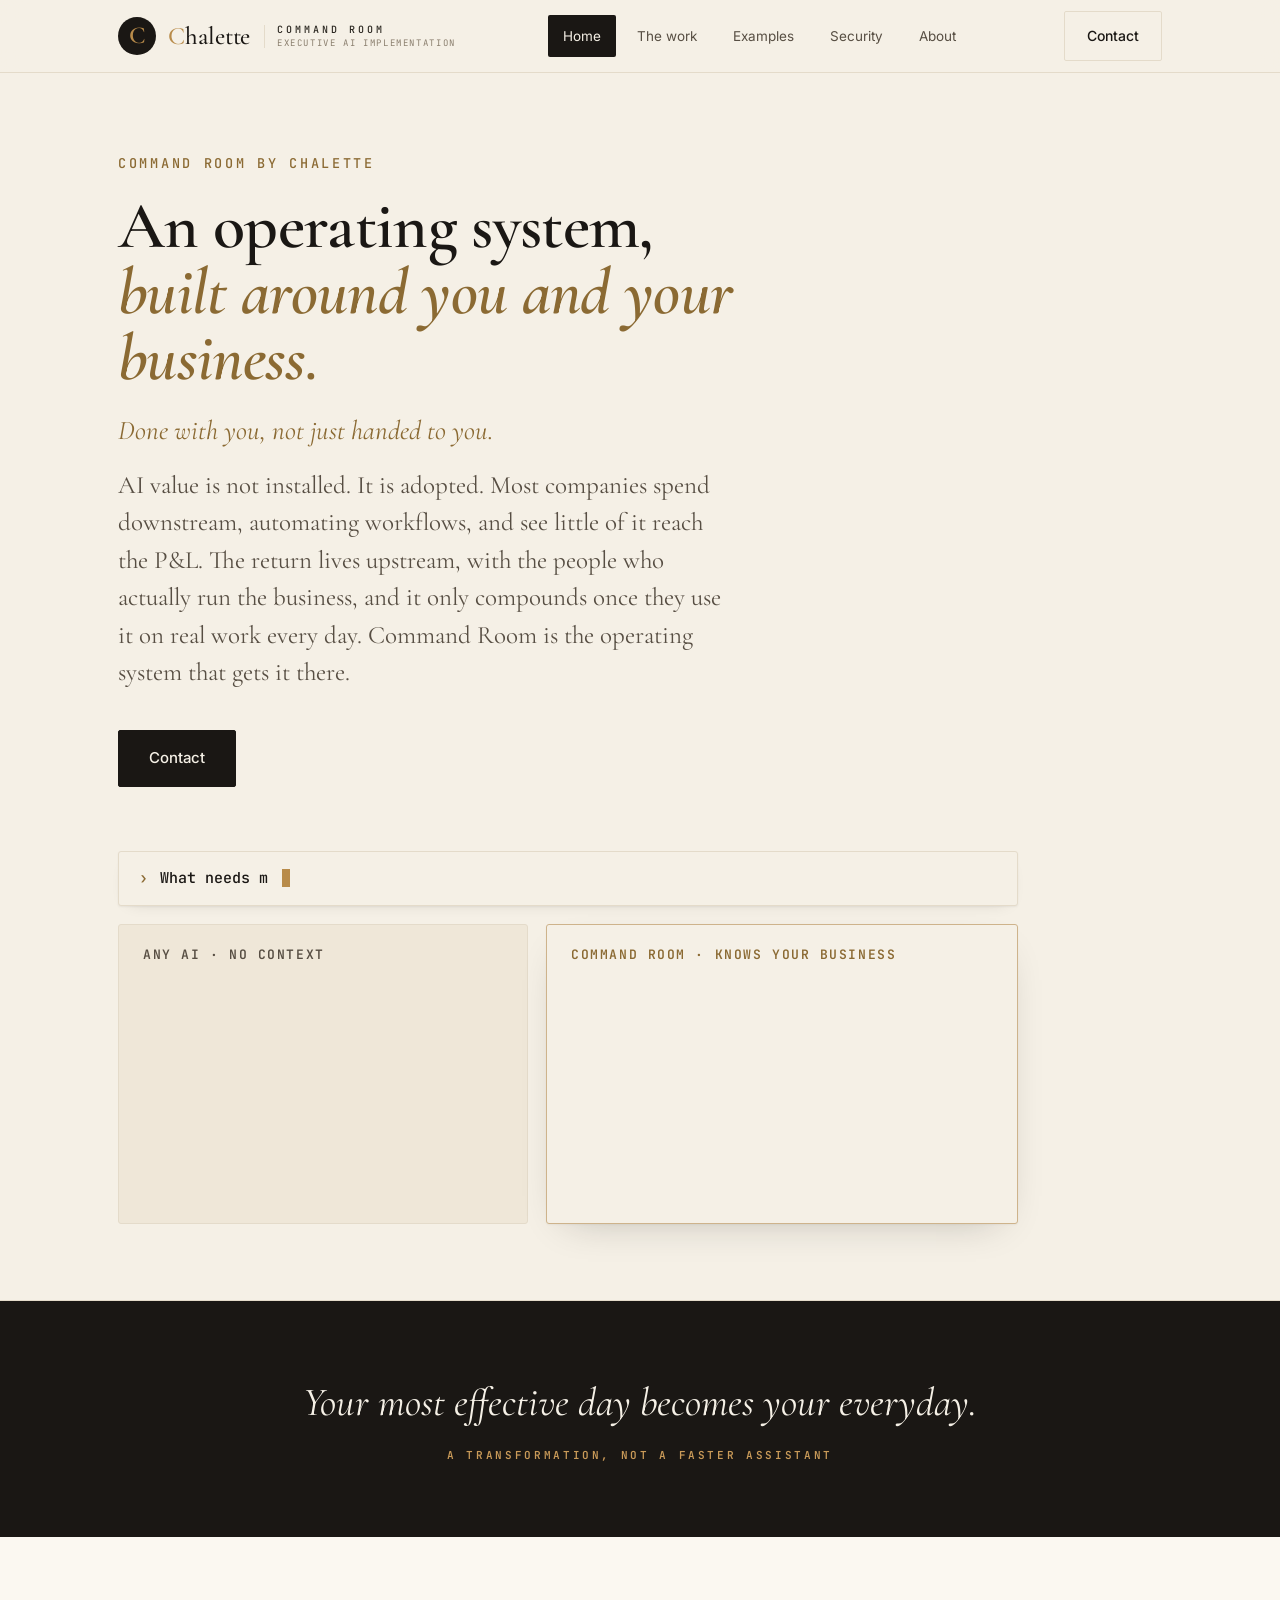
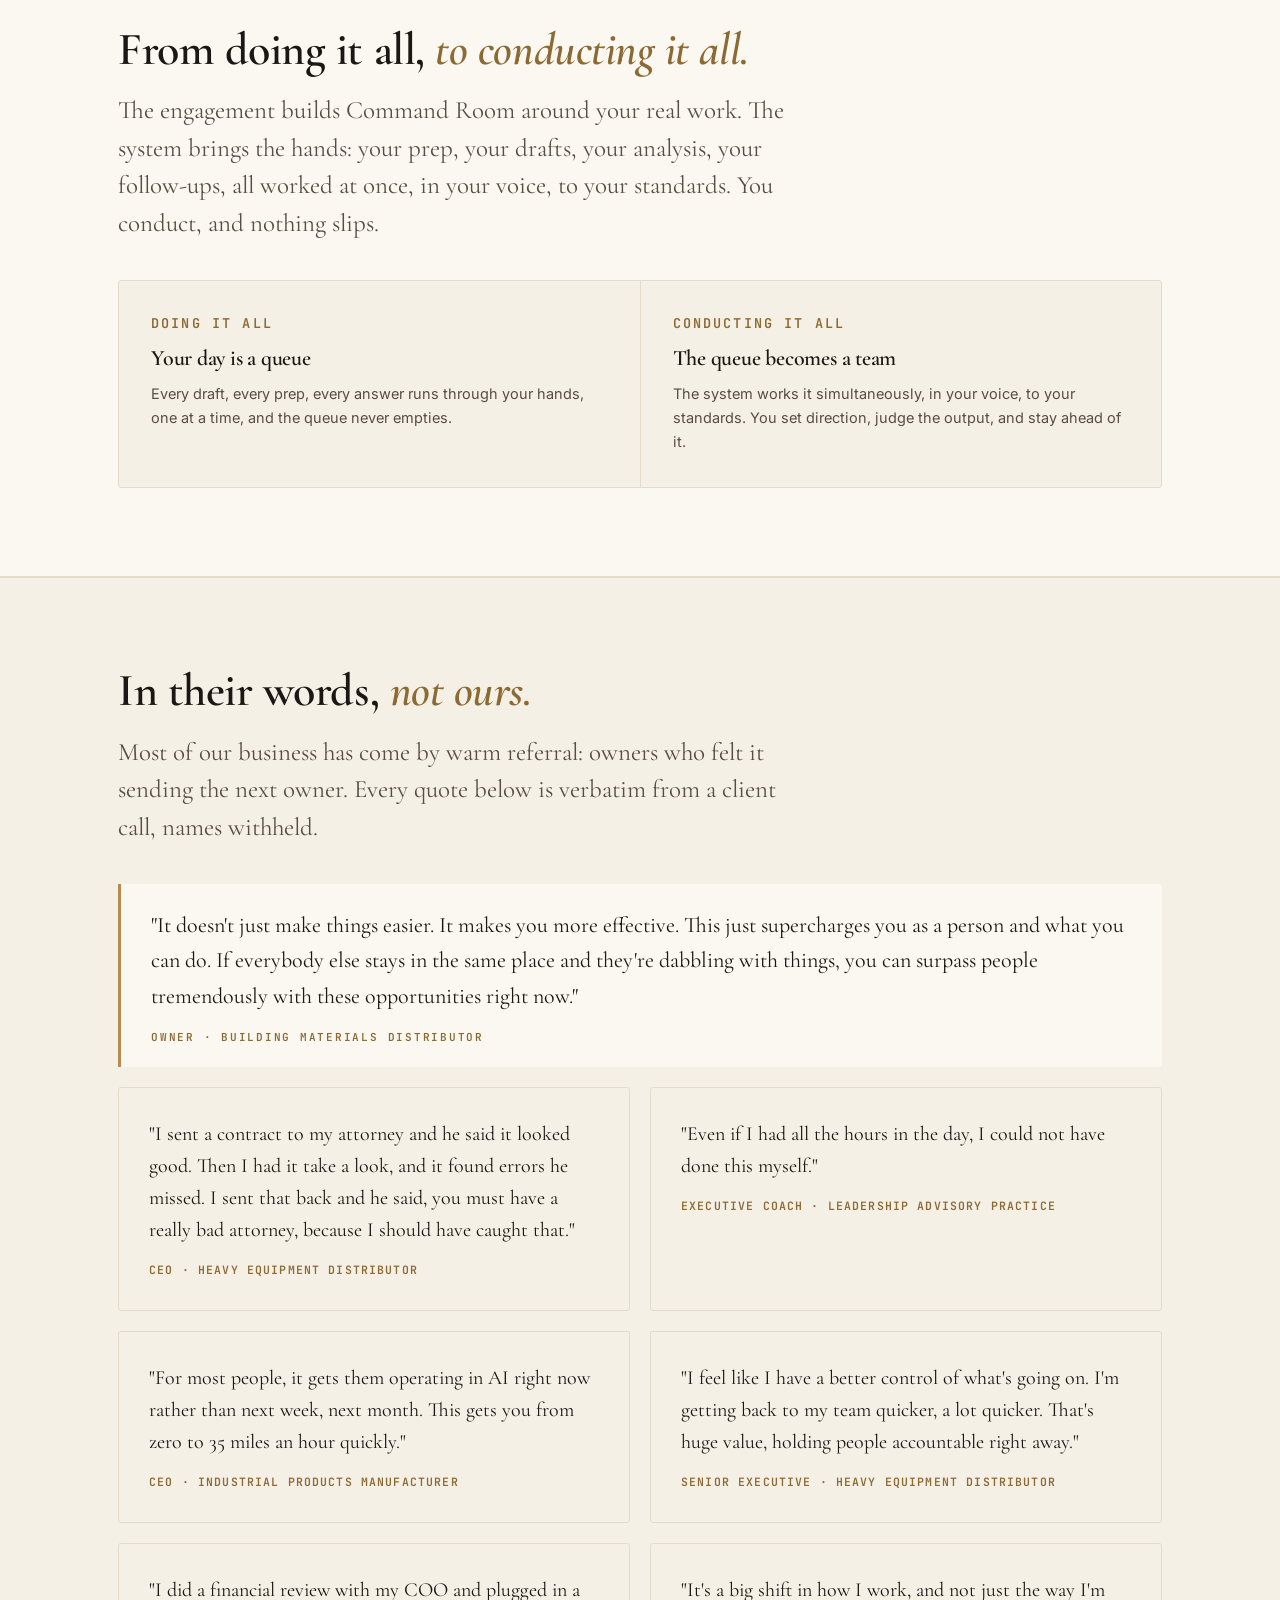
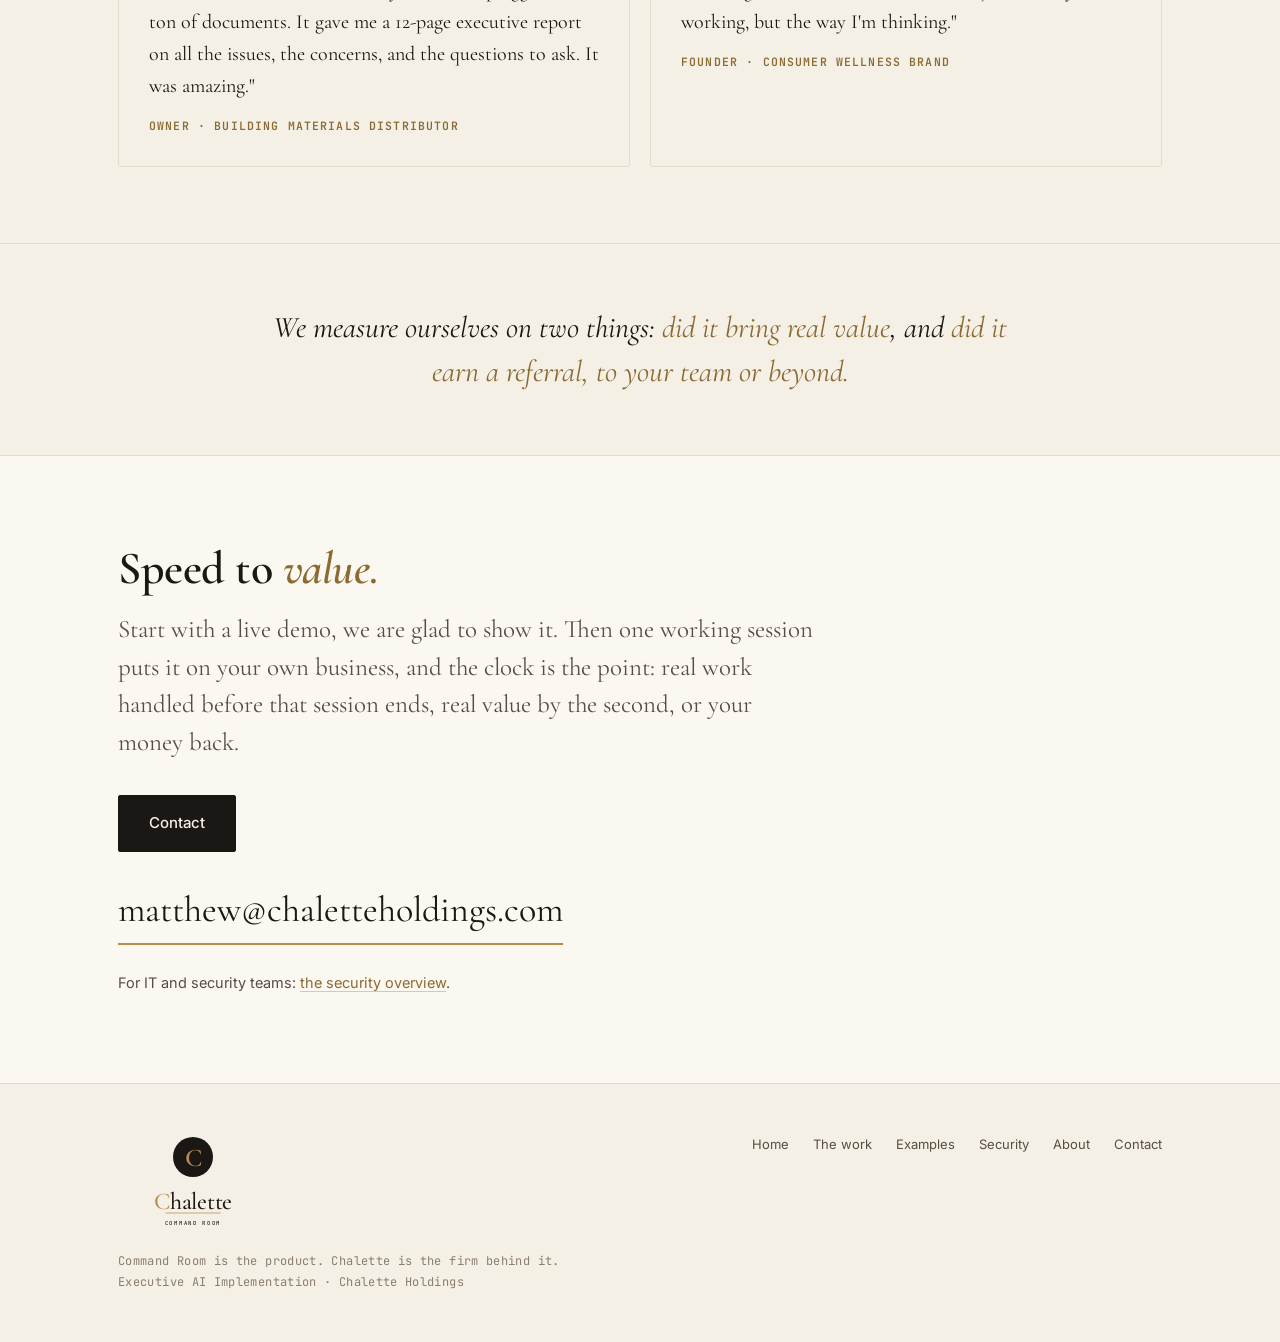
==== commit e9eacbff: "Hero: remove secondary "See how it works" button, leave Contact only Co-Authored-By: Claude Opus 4.8" ====
--- a/index.html
+++ b/index.html
@@ -505,7 +505,6 @@
         <p class="lead rv">AI value is not installed. It is adopted. Most companies spend downstream, automating workflows, and see little of it reach the P&amp;L. The return lives upstream, with the people who actually run the business, and it only compounds once they use it on real work every day. Command Room is the operating system that gets it there.</p>
         <div class="hero-actions rv">
           <a class="btn lg" data-contact>Contact</a>
-          <span class="btn ghost lg" data-go="work">See how it works</span>
         </div>
         </div><!-- /hero-copy -->
       </div><!-- /hero-top -->
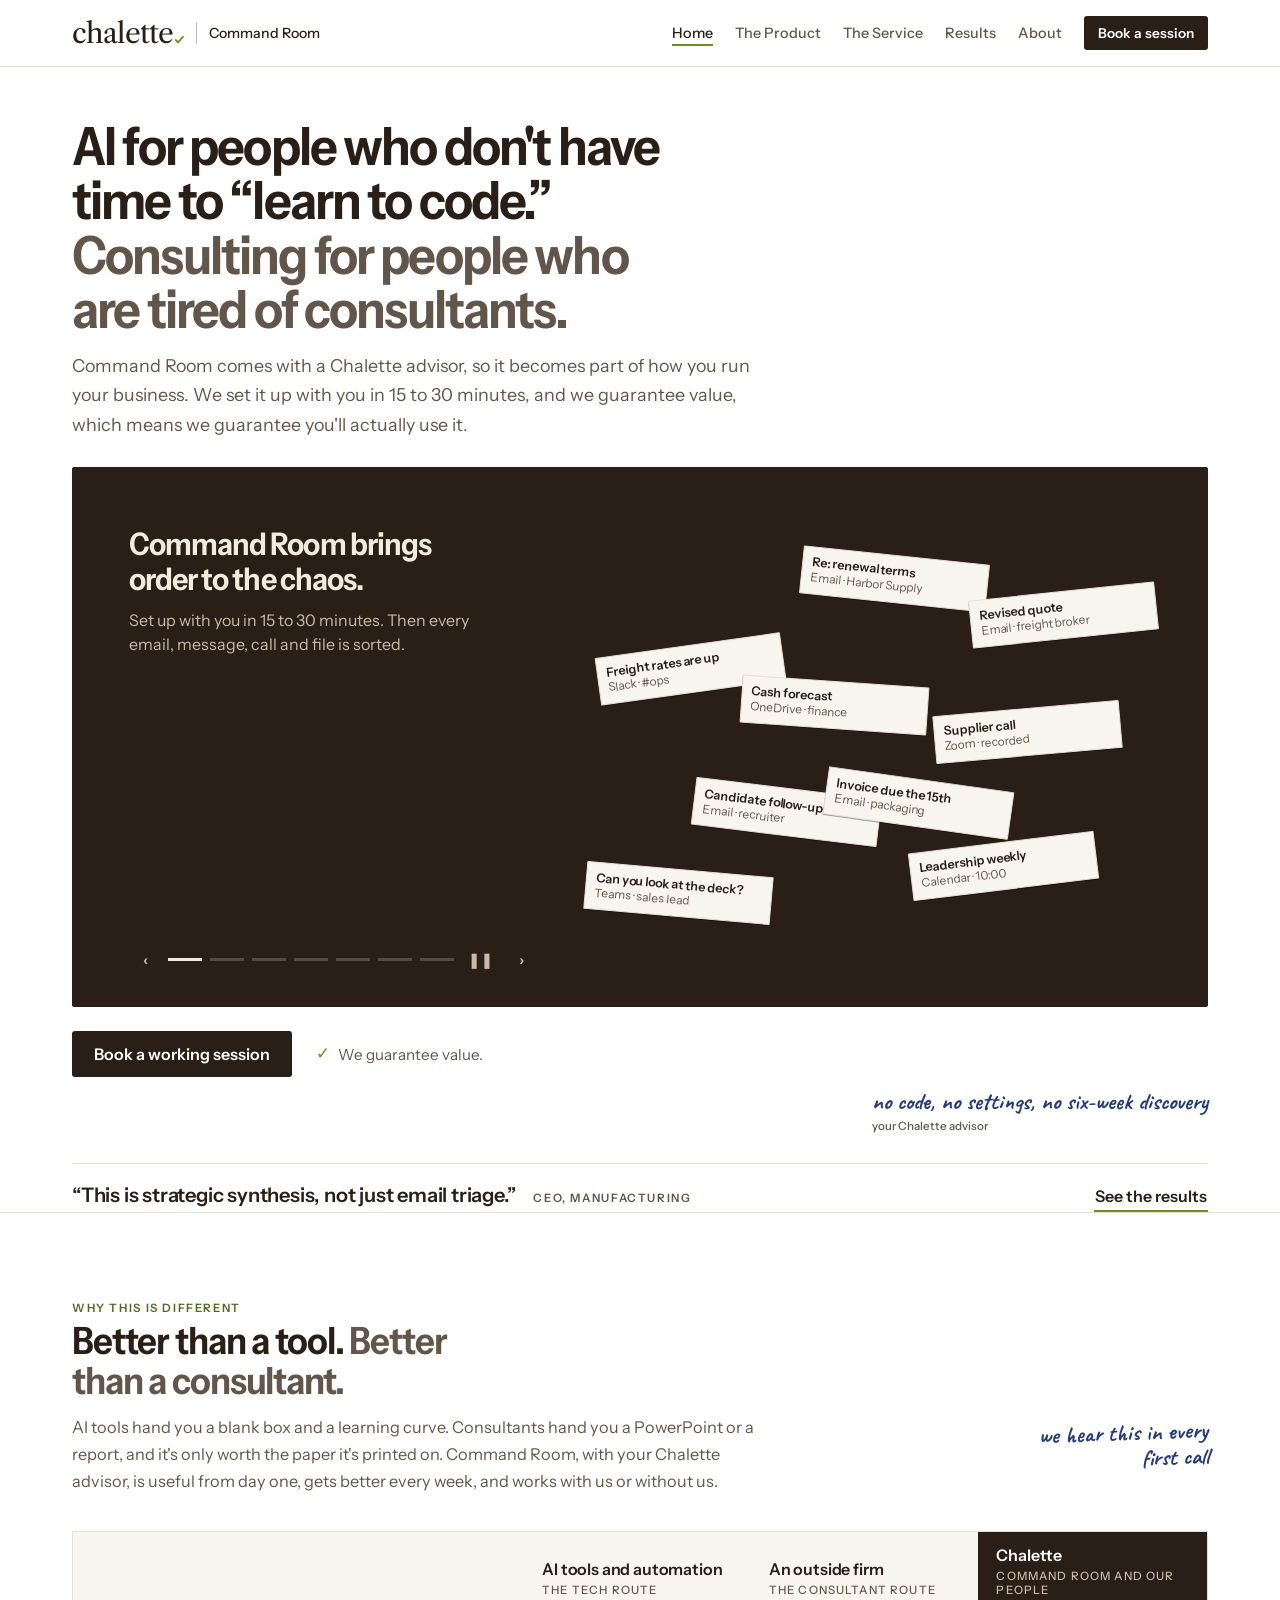
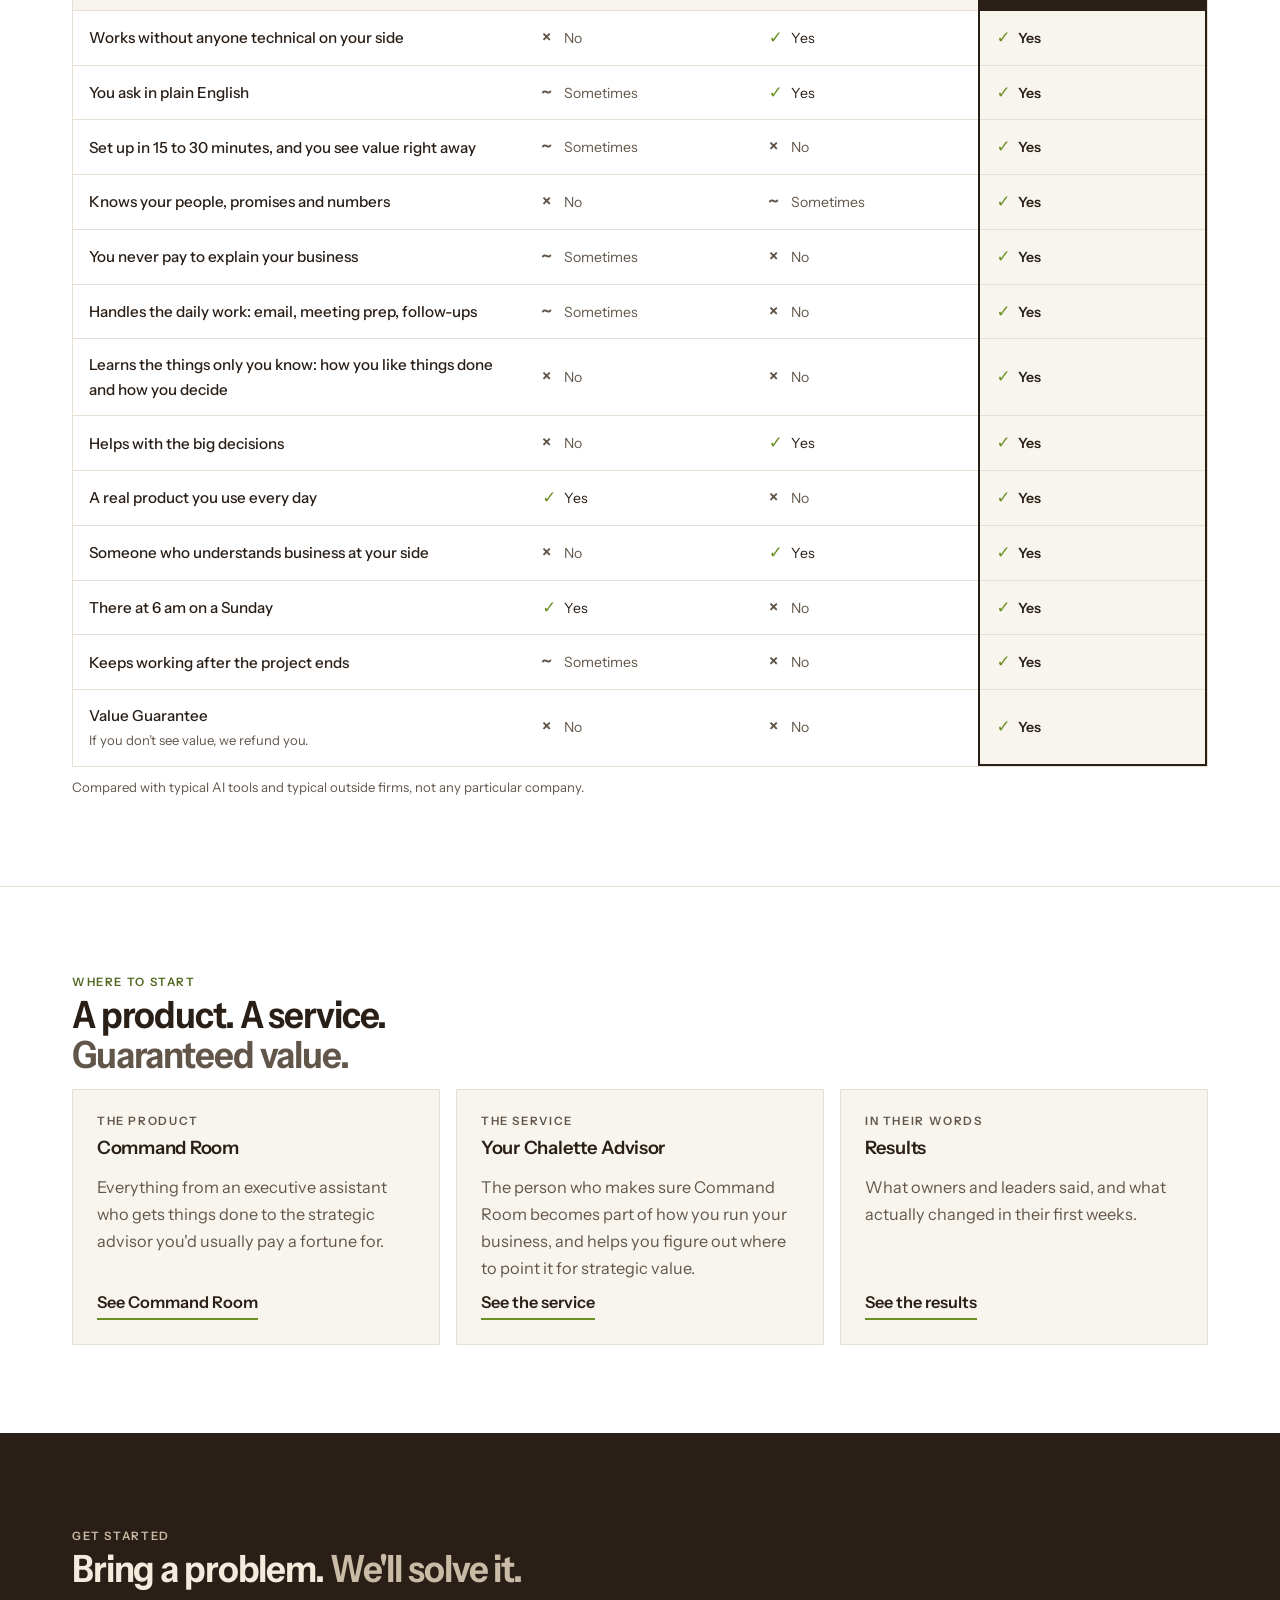
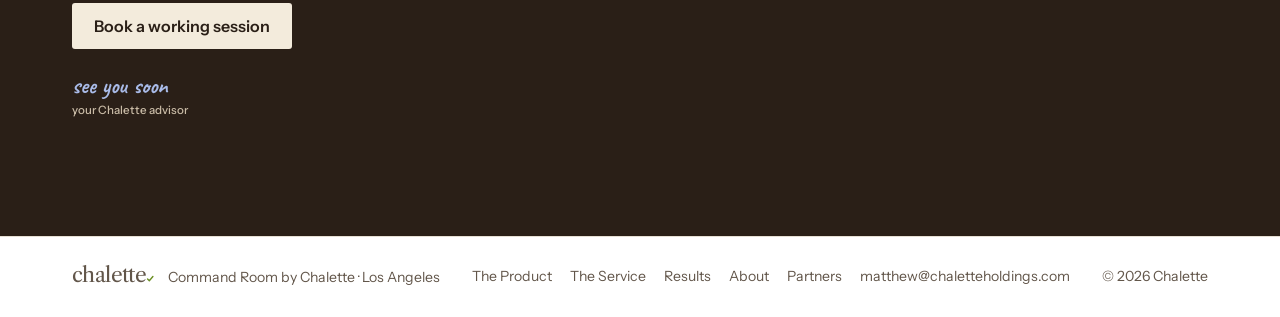
==== commit 682f4ed7: "Rebrand: new multi-page site Home, The Product, The Service, Results, About, Security, Partners and " ====
--- a/index.html
+++ b/index.html
@@ -1,1193 +1,666 @@
 <!doctype html>
-<html lang="en">
-<head>
-<meta charset="utf-8">
-<meta name="viewport" content="width=device-width, initial-scale=1">
-<title>Command Room by Chalette. An operating system built around you and your business.</title>
-<meta name="description" content="A done-with-you operating system for the people who run the business. Built by operators, delivered beside you, on a memory of your business you own. Value isn't installed, it's adopted.">
-<link rel="icon" href="data:image/svg+xml,%3Csvg xmlns='http://www.w3.org/2000/svg' viewBox='0 0 72 72'%3E%3Ccircle cx='36' cy='36' r='36' fill='%231A1714'/%3E%3Ctext x='36' y='50' font-family='Georgia,serif' font-weight='600' font-size='46' text-anchor='middle' fill='%23B88B4A'%3EC%3C/text%3E%3C/svg%3E">
-<link rel="preconnect" href="https://fonts.googleapis.com">
-<link rel="preconnect" href="https://fonts.gstatic.com" crossorigin>
-<link href="https://fonts.googleapis.com/css2?family=Cormorant+Garamond:ital,wght@0,500;0,600;1,500;1,600&family=Inter:wght@400;500;600&family=JetBrains+Mono:wght@400;500&display=swap" rel="stylesheet">
+<html lang="en" data-pen="blue"><head><meta charset="utf-8"><meta name="viewport" content="width=device-width, initial-scale=1">
+<title>Chalette · AI for people who don't have time to learn to code</title>
+<meta name="description" content="Command Room learns your business and runs your week. It comes with a Chalette advisor who sets it up with you in 15 to 30 minutes and works the big decisions with you. Value guaranteed.">
+<meta property="og:type" content="website"><meta property="og:site_name" content="Chalette">
+<meta property="og:title" content="Chalette · AI for people who don't have time to learn to code">
+<meta property="og:description" content="Command Room learns your business and runs your week. It comes with a Chalette advisor who sets it up with you in 15 to 30 minutes and works the big decisions with you. Value guaranteed.">
+<meta property="og:image" content="https://chaletteholdings.com/share.png"><meta property="og:url" content="https://chaletteholdings.com/"><link rel="canonical" href="https://chaletteholdings.com/"><meta name="twitter:card" content="summary_large_image">
+<meta name="theme-color" content="#2a1f17">
+<link rel="icon" href="data:image/svg+xml,%3Csvg xmlns='http://www.w3.org/2000/svg' viewBox='0 0 64 64'%3E%3Crect width='64' height='64' rx='12' fill='%232a1f17'/%3E%3Ctext x='11' y='47' font-family='Georgia,serif' font-size='46' fill='%23f3ebdc'%3Ec%3C/text%3E%3Cpath d='M38 41l6 7 12-18' fill='none' stroke='%23a9b67c' stroke-width='5.5' stroke-linecap='round' stroke-linejoin='round'/%3E%3C/svg%3E">
+<link rel="stylesheet" href="https://fonts.googleapis.com/css2?family=Libre+Caslon+Text:wght@400;700&family=Instrument+Sans:wdth,wght@75..100,400..700&family=Caveat:wght@700&display=swap">
 <style>
-  :root{
-    --bone:#F5F0E6; --paper:#FBF8F1; --cream:#EFE7D8;
-    --ink:#1A1714; --ink-2:#2A2620;
-    --fg-2:#574E43; --fg-muted:#8A7E6E;
-    --border:#E4DBCA; --border-soft:#EDE6D8;
-    --brass:#B88B4A; --brass-2:#C99A58; --brass-deep:#8B6A33;
-    --carmine:#9E3B3B; --forest:#4E7A63;
-    --serif:'Cormorant Garamond',Georgia,serif;
-    --sans:'Inter',-apple-system,system-ui,sans-serif;
-    --mono:'JetBrains Mono',ui-monospace,monospace;
-    --maxw:1100px;
-    --shadow:0 1px 2px rgba(26,23,20,.04),0 14px 40px -22px rgba(26,23,20,.30);
-    --shadow-sm:0 1px 2px rgba(26,23,20,.05),0 6px 18px -12px rgba(26,23,20,.20);
-  }
-  *{box-sizing:border-box}
-  html{scroll-behavior:smooth}
-  body{
-    margin:0; background:var(--bone); color:var(--ink);
-    font-family:var(--sans); font-size:16px; line-height:1.65;
-    -webkit-font-smoothing:antialiased; overflow-x:hidden;
-  }
-  a{color:inherit; text-decoration:none}
-  .wrap{max-width:var(--maxw); margin:0 auto; padding:0 28px}
-  .eyebrow{
-    font:500 11px/1 var(--mono); letter-spacing:.26em; text-transform:uppercase;
-    color:var(--brass-deep); margin:0 0 18px;
-  }
-  h1,h2,h3{font-family:var(--serif); font-weight:600; color:var(--ink); margin:0; letter-spacing:-.01em}
-  h1{font-size:clamp(38px,5.8vw,66px); line-height:1.0}
-  h2{font-size:clamp(28px,4.2vw,46px); line-height:1.07}
-  h3{font-size:22px; line-height:1.2}
-  em{font-style:italic; color:var(--brass-deep)}
-  p{margin:0 0 16px}
-  .lead{font-family:var(--serif); font-size:clamp(19px,2.4vw,25px); line-height:1.5; color:var(--fg-2)}
-  .muted{color:var(--fg-muted)}
-
-  /* mobile polish */
-  @media(max-width:540px){
-    .eyebrow{font-size:10px; letter-spacing:.16em; line-height:1.6}
-    .brandlock .descr .s{display:none}
-    .brandlock .word{font-size:22px}
-  }
-
-  /* reveal */
-  .rv{opacity:0; transform:translateY(18px); transition:opacity .7s cubic-bezier(.16,.8,.3,1),transform .7s cubic-bezier(.16,.8,.3,1)}
-  .rv.in{opacity:1; transform:none}
-
-  /* pages */
-  .page{display:none}
-  .page.is-on{display:block}
-
-  /* ---- nav ---- */
-  .nav{position:sticky; top:0; z-index:60; background:color-mix(in oklab,var(--bone) 85%,transparent); backdrop-filter:blur(12px); border-bottom:1px solid var(--border)}
-  .nav-in{display:flex; align-items:center; justify-content:space-between; height:72px; gap:16px}
-  .brandlock{display:flex; align-items:center; gap:12px; cursor:pointer}
-  .brandlock svg{display:block}
-  .brandlock .word{font-family:var(--serif); font-size:25px; font-weight:500; letter-spacing:-.01em; line-height:1}
-  .brandlock .word .c{color:var(--brass)}
-  .brandlock .descr{display:flex; flex-direction:column; gap:4px; border-left:1px solid var(--border); padding-left:12px; margin-left:2px}
-  .brandlock .descr .p{font:500 10px/1 var(--mono); letter-spacing:.3em; text-transform:uppercase; color:var(--ink-2)}
-  .brandlock .descr .s{font:400 9px/1 var(--mono); letter-spacing:.18em; text-transform:uppercase; color:var(--fg-muted)}
-  .nav-links{display:none; gap:6px; align-items:center}
-  .nav-links .tab{font-size:13.5px; color:var(--fg-2); padding:9px 14px; border-radius:2px; cursor:pointer; border:1px solid transparent}
-  .nav-links .tab:hover{color:var(--ink); background:var(--cream)}
-  .nav-links .tab.on{color:var(--bone); background:var(--ink)}
-  .btn{display:inline-flex; align-items:center; gap:8px; font-family:var(--sans); font-size:14px; font-weight:500; padding:12px 22px; border:1px solid var(--ink); background:var(--ink); color:var(--bone); border-radius:2px; cursor:pointer; transition:all .15s; white-space:nowrap}
-  .btn:hover{background:var(--brass-deep); border-color:var(--brass-deep)}
-  .btn.ghost{background:transparent; color:var(--ink); border-color:var(--border)}
-  .btn.ghost:hover{background:var(--cream)}
-  .btn.lg{padding:15px 30px; font-size:15px}
-  .nav-cta{display:none}
-  @media(min-width:980px){.nav-links{display:flex} .nav-cta{display:inline-flex}}
-  /* mobile menu */
-  .burger{display:inline-flex; flex-direction:column; gap:5px; padding:10px; cursor:pointer; border:1px solid var(--border); border-radius:2px; background:transparent}
-  .burger span{display:block; width:18px; height:1.5px; background:var(--ink)}
-  @media(min-width:980px){.burger{display:none}}
-  .mobilemenu{display:none; border-top:1px solid var(--border); background:var(--paper)}
-  .mobilemenu.open{display:block}
-  .mobilemenu .tab{display:block; padding:15px 28px; font-size:15px; color:var(--fg-2); border-bottom:1px solid var(--border-soft); cursor:pointer}
-  .mobilemenu .tab.on{color:var(--ink); background:var(--cream)}
-
-  /* ---- hero ---- */
-  .hero{padding:84px 0 76px; border-bottom:1px solid var(--border)}
-  .hero-grid{display:grid; grid-template-columns:1fr; gap:48px; align-items:center}
-  @media(min-width:960px){.hero-grid{grid-template-columns:1.5fr 1fr}}
-  .hero h1 span.line{display:block}
-  .hero .hero-tag{font-family:var(--serif); font-style:italic; font-size:clamp(20px,2.6vw,27px); line-height:1.35; color:var(--brass-deep); margin:22px 0 0; max-width:640px}
-  .hero .lead{max-width:620px; margin-top:18px}
-  .hero-actions{display:flex; flex-wrap:wrap; gap:14px; margin-top:38px}
-  .hero-top{display:flex; gap:52px; align-items:flex-start}
-  .hero-copy{max-width:780px; flex:1; min-width:0}
-  .hero-rail{width:214px; flex:none; border-left:1px solid var(--border); padding-left:28px; display:flex; flex-direction:column; gap:30px; margin-top:8px}
-  .hero-rail .hs .n{font-family:var(--serif); font-size:46px; line-height:1; color:var(--brass-deep)}
-  .hero-rail .hs .l{font-size:12.5px; color:var(--fg-2); margin-top:8px; line-height:1.5}
-  @media(max-width:860px){.hero-top{flex-direction:column; gap:34px} .hero-rail{width:100%; border-left:0; border-top:1px solid var(--border); padding-left:0; padding-top:26px; flex-direction:row; gap:40px} .hero-rail .hs{flex:1}}
-  .hero-note{margin-top:30px; font:400 13px/1.5 var(--mono); color:var(--fg-muted); letter-spacing:.02em}
-  .hero-shot{display:none; background:var(--bone); border:1px solid var(--border); border-radius:6px; box-shadow:var(--shadow); overflow:hidden}
-  @media(min-width:960px){.hero-shot{display:block}}
-  .hero-shot .frag-body{padding:2px 20px 16px}
-  .shot-note{font:500 9px/1 var(--mono); letter-spacing:.2em; text-transform:uppercase; color:var(--brass-deep); margin:14px 0 2px; display:flex; align-items:center; gap:10px}
-  .shot-note::after{content:""; flex:1; height:1px; background:color-mix(in oklab,var(--brass) 35%,transparent)}
-  .hero-shot .pv-row{border-top:0; padding:8px 0 6px}
-
-  /* ---- stat band ---- */
-  .band{background:var(--ink); color:var(--bone)}
-  .band-in{display:grid; grid-template-columns:1fr; gap:0}
-  @media(min-width:760px){.band-in{grid-template-columns:repeat(2,1fr); max-width:820px; margin:0 auto}}
-  .band .s{padding:34px 28px; border-bottom:1px solid #322c24}
-  @media(min-width:760px){.band .s{border-bottom:0; border-right:1px solid #322c24} .band .s:last-child{border-right:0}}
-  .band .s .n{font-family:var(--serif); font-size:38px; line-height:1; color:var(--brass-2)}
-  .band .s .l{font-size:13px; color:#C7BCA7; margin-top:10px; line-height:1.45}
-  .band-quote{padding:76px 0}
-  .band-quote .bq{max-width:860px; margin:0 auto; text-align:center}
-  .band-quote .bq q{font-family:var(--serif); font-style:italic; font-size:clamp(26px,3.6vw,40px); line-height:1.28; color:var(--bone); quotes:none; display:block}
-  .band-quote .bq cite{display:block; margin-top:22px; font:600 11px/1 var(--mono); letter-spacing:.24em; text-transform:uppercase; color:var(--brass-2); font-style:normal}
-
-  /* ---- pillars (four reasons) ---- */
-  .pillars{background:var(--paper); border-top:1px solid var(--border); border-bottom:1px solid var(--border)}
-  .pillars-in{display:grid; grid-template-columns:1fr; gap:0}
-  @media(min-width:560px){.pillars-in{grid-template-columns:1fr 1fr}}
-  @media(min-width:880px){.pillars-in{grid-template-columns:repeat(4,1fr)}}
-  .pillar{padding:40px 30px 38px; border-bottom:1px solid var(--border-soft)}
-  @media(min-width:560px){.pillar{border-left:1px solid var(--border-soft)} .pillar:nth-child(odd){border-left:0}}
-  @media(min-width:880px){.pillar{border-bottom:0; border-left:1px solid var(--border-soft)} .pillar:nth-child(odd){border-left:1px solid var(--border-soft)} .pillar:first-child{border-left:0}}
-  .pillar .pk{display:block; width:26px; height:2px; background:var(--brass); margin-bottom:18px}
-  .pillar .ph{font-family:var(--serif); font-size:24px; line-height:1.12; color:var(--ink); letter-spacing:-.01em}
-  .pillar .pd{font-size:13.5px; line-height:1.55; color:var(--fg-2); margin-top:12px}
-
-  /* ---- section frame ---- */
-  section{padding:88px 0}
-  .section-head{max-width:700px; margin-bottom:50px}
-  .section-head .lead{margin-top:18px}
-  .rule{height:1px; background:var(--border); border:0; margin:0}
-
-  /* ---- moments (a week with it) ---- */
-  .moments{background:var(--paper)}
-  .moment{display:grid; grid-template-columns:1fr; gap:22px; padding:44px 0; border-top:1px solid var(--border)}
-  .moment:first-of-type{border-top:0; padding-top:8px}
-  @media(min-width:880px){.moment{grid-template-columns:200px 1fr; gap:48px}}
-  .moment .when .d{font:500 11px/1 var(--mono); letter-spacing:.24em; text-transform:uppercase; color:var(--brass-deep)}
-  .moment .when .t{font-family:var(--serif); font-style:italic; font-size:34px; color:var(--ink); margin-top:10px; line-height:1}
-  .moment .body h3{font-size:23px; margin:0 0 10px}
-  .moment .body>p{font-size:15.5px; color:var(--fg-2); margin:0 0 20px; max-width:640px}
-  .frag{border:1px solid var(--border); background:var(--bone); border-radius:4px; box-shadow:var(--shadow-sm); overflow:hidden; max-width:640px}
-  .frag-bar{display:flex; align-items:center; gap:8px; padding:10px 16px; border-bottom:1px solid var(--border-soft); background:var(--paper)}
-  .frag-bar .dot{width:7px; height:7px; border-radius:50%; background:var(--border)}
-  .frag-bar .tt{margin-left:8px; font:500 9px/1 var(--mono); letter-spacing:.2em; text-transform:uppercase; color:var(--fg-muted)}
-  .frag-body{padding:6px 18px 12px}
-  .pv-row{display:grid; grid-template-columns:4px 1fr auto; gap:14px; align-items:center; padding:13px 0; border-top:1px solid var(--border-soft)}
-  .pv-row:first-child{border-top:0}
-  .pv-row .mk{width:4px; height:36px; background:var(--border); border-radius:2px}
-  .pv-row.u .mk{background:var(--carmine)}
-  .pv-row.s .mk{background:var(--brass)}
-  .pv-row .t{font-size:13.5px; font-weight:500; color:var(--ink)}
-  .pv-row .ss{font-size:12px; color:var(--fg-muted); margin-top:2px}
-  .pv-chip{font:500 9.5px/1 var(--mono); letter-spacing:.12em; text-transform:uppercase; padding:5px 9px; border-radius:2px; border:1px solid var(--border); color:var(--fg-muted); white-space:nowrap}
-  .pv-chip.c{color:var(--carmine); border-color:color-mix(in oklab,var(--carmine) 34%,transparent); background:color-mix(in oklab,var(--carmine) 8%,transparent)}
-  .pv-chip.b{color:var(--brass-deep); border-color:color-mix(in oklab,var(--brass) 36%,transparent); background:color-mix(in oklab,var(--brass) 12%,transparent)}
-  .pv-chip.f{color:var(--forest); border-color:color-mix(in oklab,var(--forest) 36%,transparent); background:color-mix(in oklab,var(--forest) 10%,transparent)}
-
-  /* ---- one thing ---- */
-  .onething .pair{display:grid; gap:1px; background:var(--border); border:1px solid var(--border); border-radius:3px; overflow:hidden; margin-top:8px}
-  @media(min-width:760px){.onething .pair{grid-template-columns:1fr 1fr}}
-  .onething .half{background:var(--bone); padding:34px 32px}
-  .onething .half .k{font:600 13.5px/1.2 var(--mono); letter-spacing:.16em; text-transform:uppercase; color:var(--brass-deep)}
-  .onething .half h3{font-size:22px; margin:14px 0 10px}
-  .onething .half p{font-size:14.5px; color:var(--fg-2); margin:0}
-  .onething .weld{margin-top:20px; border-left:3px solid var(--brass); background:var(--paper); border-radius:0 3px 3px 0; padding:24px 30px; font-family:var(--serif); font-size:19px; font-style:italic; color:var(--ink); line-height:1.5; max-width:100%}
-
-  /* ---- upstream / downstream ---- */
-  .split2{display:grid; gap:20px; grid-template-columns:1fr}
-  @media(min-width:760px){.split2{grid-template-columns:1fr 1fr}}
-  .col-card{border:1px solid var(--border); background:var(--bone); padding:30px 30px 32px; border-radius:3px}
-  .col-card .tq{font-family:var(--serif); font-style:normal; font-size:20px; line-height:1.6; color:var(--ink); margin:0}
-  .col-card .ta{margin-top:16px; font:600 11.5px/1.4 var(--mono); letter-spacing:.1em; text-transform:uppercase; color:var(--brass-deep)}
-  .col-card.down{background:var(--cream)}
-  .col-card.up{border-color:color-mix(in oklab,var(--brass) 45%,var(--border)); box-shadow:var(--shadow)}
-  .col-card .tag{font:500 10px/1 var(--mono); letter-spacing:.24em; text-transform:uppercase; color:var(--fg-muted)}
-  .col-card.up .tag{color:var(--brass-deep)}
-  .col-card h3{margin:14px 0 12px}
-  .col-card p{font-size:15px; color:var(--fg-2); margin:0}
-  .col-card ul{margin:14px 0 0; padding:0; list-style:none; display:flex; flex-direction:column; gap:9px}
-  .col-card li{font-size:14.5px; color:var(--fg-2); padding-left:18px; position:relative}
-  .col-card li::before{content:""; position:absolute; left:0; top:9px; width:6px; height:6px; border-radius:50%; background:var(--fg-muted)}
-  .col-card.up li::before{background:var(--brass)}
-
-  /* ---- pull quote ---- */
-  .pull-in{padding:74px 0; text-align:center; max-width:860px; margin:0 auto}
-  .pull-in q{font-family:var(--serif); font-style:italic; font-size:clamp(26px,3.6vw,40px); line-height:1.28; color:var(--ink); quotes:none}
-  .pull-in cite{display:block; margin-top:22px; font:500 11px/1 var(--mono); letter-spacing:.24em; text-transform:uppercase; color:var(--brass-deep); font-style:normal}
-
-  /* ---- proof ---- */
-  .proof .grid{display:grid; gap:20px; grid-template-columns:1fr; margin-top:8px}
-  @media(min-width:760px){.proof .grid{grid-template-columns:repeat(3,1fr)}}
-  .proof-card{border:1px solid var(--border); background:var(--bone); border-radius:3px; padding:28px; box-shadow:var(--shadow-sm)}
-  .proof-card .big{font-family:var(--serif); font-style:italic; font-size:30px; color:var(--brass-deep); line-height:1}
-  .proof-card h3{font-size:18px; margin:16px 0 8px}
-  .proof-card p{font-size:14px; color:var(--fg-2); margin:0}
-  .proof-card .tag{display:block; margin-top:16px; font:500 9.5px/1 var(--mono); letter-spacing:.2em; text-transform:uppercase; color:var(--fg-muted)}
-
-  /* ---- engagement timeline ---- */
-  .session .tl{margin-top:10px; border-left:2px solid var(--border); padding-left:0}
-  .tl-item{display:grid; grid-template-columns:1fr; gap:6px; padding:0 0 34px 28px; position:relative; margin-left:1px}
-  .tl-item::before{content:""; position:absolute; left:-9px; top:4px; width:16px; height:16px; border-radius:50%; background:var(--bone); border:2px solid var(--brass)}
-  .tl-item:last-child{padding-bottom:0}
-  .tl-item .k{font:500 10px/1 var(--mono); letter-spacing:.2em; text-transform:uppercase; color:var(--brass-deep)}
-  .tl-item h3{font-size:21px}
-  .tl-item p{font-size:15px; color:var(--fg-2); margin:0; max-width:680px}
-
-  /* ---- it goes deep strip ---- */
-  .deep{margin-top:24px; border:1px solid var(--border); border-radius:3px; overflow:hidden}
-  .deep-row{display:grid; grid-template-columns:1fr; gap:4px; padding:18px 26px; background:var(--bone); border-bottom:1px solid var(--border-soft)}
-  @media(min-width:760px){.deep-row{grid-template-columns:220px 1fr; gap:20px; align-items:baseline}}
-  .deep-row:last-child{border-bottom:0}
-  .deep-row:nth-child(even){background:var(--paper)}
-  .deep-row .q{font:500 10.5px/1.5 var(--mono); letter-spacing:.18em; text-transform:uppercase; color:var(--brass-deep)}
-  .deep-row .a{font-size:14.5px; color:var(--fg-2)}
-
-  .conn{margin-top:24px; border:1px solid var(--border); border-radius:3px; background:var(--paper); padding:26px 28px; display:grid; gap:20px; grid-template-columns:1fr}
-  @media(min-width:820px){.conn{grid-template-columns:230px 1fr; align-items:center}}
-  .conn .lbl{font-family:var(--serif); font-size:19px; color:var(--ink); line-height:1.3}
-  .conn .lbl span{display:block; font:500 10px/1 var(--mono); letter-spacing:.2em; text-transform:uppercase; color:var(--brass-deep); margin-bottom:8px}
-  .conn .pills{display:flex; flex-wrap:wrap; gap:9px}
-  .conn .pill{font:500 11.5px/1 var(--mono); letter-spacing:.04em; color:var(--fg-2); border:1px solid var(--border); background:var(--bone); padding:9px 13px; border-radius:2px}
-
-  .cadence{margin-top:20px; border:1px solid var(--border); border-radius:3px; background:var(--ink); color:var(--bone); padding:30px 28px}
-  .cadence .top{font-family:var(--serif); font-size:21px; color:#F8F1E0; margin-bottom:4px}
-  .cadence .top span{display:block; font:500 10px/1 var(--mono); letter-spacing:.2em; text-transform:uppercase; color:var(--brass-2); margin-bottom:10px}
-  .cadence .steps{display:grid; gap:1px; background:#322c24; border:1px solid #322c24; border-radius:3px; overflow:hidden; margin-top:22px; grid-template-columns:1fr}
-  @media(min-width:640px){.cadence .steps{grid-template-columns:repeat(4,1fr)}}
-  .cadence .st{background:#1D1A15; padding:20px 18px}
-  .cadence .st .t{font:500 10px/1 var(--mono); letter-spacing:.16em; text-transform:uppercase; color:var(--brass-2)}
-  .cadence .st .h{font-size:15px; font-weight:500; color:#F4ECD9; margin:11px 0 5px}
-  .cadence .st .d{font-size:12.5px; color:#A99E8C; line-height:1.45}
-
-  /* ---- delivery ---- */
-  .deliv .dgrid{display:grid; gap:20px; grid-template-columns:1fr; margin-top:8px}
-  @media(min-width:920px){.deliv .dgrid{grid-template-columns:repeat(3,1fr)}}
-  .dcard{border:1px solid var(--border); background:var(--bone); border-radius:3px; padding:28px; display:flex; flex-direction:column}
-  .dcard.rec{border-color:color-mix(in oklab,var(--brass) 50%,var(--border)); box-shadow:var(--shadow)}
-  .dcard .badge{align-self:flex-start; font:500 9.5px/1 var(--mono); letter-spacing:.2em; text-transform:uppercase; color:var(--brass-deep); background:color-mix(in oklab,var(--brass) 14%,transparent); border:1px solid color-mix(in oklab,var(--brass) 34%,transparent); padding:5px 9px; border-radius:2px; margin-bottom:16px}
-  .dcard h3{font-size:21px; margin:0 0 6px}
-  .dcard .sub{font-size:13px; color:var(--fg-muted); margin:0 0 16px}
-  .dcard ul{margin:0; padding:0; list-style:none; display:flex; flex-direction:column; gap:10px}
-  .dcard li{font-size:14px; color:var(--fg-2); padding-left:18px; position:relative; line-height:1.5}
-  .dcard li::before{content:""; position:absolute; left:0; top:8px; width:6px; height:6px; border-radius:50%; background:var(--brass)}
-
-  /* ---- moat (dark) ---- */
-  .moat{background:#161310; color:#F4ECD9}
-  .moat .eyebrow{color:var(--brass-2)}
-  .moat h2,.moat h3{color:#F8F1E0}
-  .moat em{color:var(--brass-2)}
-  .moat .lead{color:#C7BCA7}
-  .moat .mgrid{display:grid; gap:20px; grid-template-columns:1fr; margin-top:46px}
-  @media(min-width:760px){.moat .mgrid{grid-template-columns:1fr 1fr}}
-  .mcard{border:1px solid #2C2720; background:#1D1A15; border-radius:3px; padding:30px}
-  .mcard h3{font-size:20px; margin:0 0 10px}
-  .mcard p{font-size:14.5px; color:#BBAF9A; margin:0}
-  .moat .assets{margin-top:20px; border:1px solid #2C2720; background:#1D1A15; border-radius:3px; padding:30px; display:grid; gap:22px; grid-template-columns:1fr}
-  @media(min-width:680px){.moat .assets{grid-template-columns:1fr 1fr}}
-  .asset .t{font-family:var(--serif); font-style:italic; font-size:23px; color:var(--brass-2)}
-  .asset p{font-size:14px; color:#BBAF9A; margin:8px 0 0}
-
-  /* ---- scorecard ---- */
-  .score .srow{display:grid; gap:18px; grid-template-columns:1fr; border-top:1px solid var(--border); padding:26px 0}
-  @media(min-width:760px){.score .srow{grid-template-columns:64px 1fr; align-items:start}}
-  .score .srow .num{font-family:var(--serif); font-style:italic; font-size:34px; color:var(--brass)}
-  .score .srow h3{font-size:21px; margin:0 0 8px}
-  .score .srow p{font-size:15px; color:var(--fg-2); margin:0}
-  .score .last{border-bottom:1px solid var(--border)}
-
-  /* ---- security ---- */
-  .sec-grid{display:grid; gap:20px; grid-template-columns:1fr; margin-top:8px}
-  @media(min-width:860px){.sec-grid{grid-template-columns:repeat(3,1fr)}}
-  .sec-card{border:1px solid var(--border); background:var(--bone); border-radius:3px; padding:30px 28px; box-shadow:var(--shadow-sm)}
-  .sec-card .ic{width:42px; height:42px; border-radius:50%; background:var(--ink); display:flex; align-items:center; justify-content:center; margin-bottom:18px}
-  .sec-card .ic svg{width:18px; height:18px; stroke:var(--brass-2); fill:none; stroke-width:1.6; stroke-linecap:round; stroke-linejoin:round}
-  .sec-card h3{font-size:20px; margin:0 0 10px}
-  .sec-card p{font-size:14.5px; color:var(--fg-2); margin:0}
-  .sec-flow{margin-top:24px; border:1px solid var(--border); border-radius:3px; background:var(--paper); padding:30px 28px}
-  .sec-flow .t{font-family:var(--serif); font-size:21px; margin-bottom:18px}
-  .sec-flow .steps{display:grid; gap:14px; grid-template-columns:1fr}
-  @media(min-width:760px){.sec-flow .steps{grid-template-columns:repeat(3,1fr); gap:0}}
-  .sec-flow .fs{padding:18px 20px; border:1px solid var(--border); background:var(--bone); border-radius:3px; position:relative}
-  @media(min-width:760px){
-    .sec-flow .fs{border-radius:0; border-right:0}
-    .sec-flow .fs:first-child{border-radius:3px 0 0 3px}
-    .sec-flow .fs:last-child{border-right:1px solid var(--border); border-radius:0 3px 3px 0}
-  }
-  .sec-flow .fs .k{font:500 9.5px/1 var(--mono); letter-spacing:.2em; text-transform:uppercase; color:var(--brass-deep)}
-  .sec-flow .fs .h{font-size:15px; font-weight:500; color:var(--ink); margin:10px 0 5px}
-  .sec-flow .fs .d{font-size:13px; color:var(--fg-2); line-height:1.5}
-  .it-list{margin-top:24px; border:1px solid var(--border); border-radius:3px; overflow:hidden}
-  .it-row{display:grid; grid-template-columns:1fr; gap:4px; padding:20px 26px; background:var(--bone); border-bottom:1px solid var(--border-soft)}
-  @media(min-width:760px){.it-row{grid-template-columns:260px 1fr; gap:20px; align-items:baseline}}
-  .it-row:last-child{border-bottom:0}
-  .it-row:nth-child(even){background:var(--paper)}
-  .it-row .q{font-weight:600; font-size:14.5px; color:var(--ink)}
-  .it-row .a{font-size:14.5px; color:var(--fg-2)}
-  .honest{margin-top:24px; border-left:3px solid var(--brass); background:var(--paper); border-radius:0 3px 3px 0; padding:26px 30px}
-  .honest .t{font-family:var(--serif); font-style:italic; font-size:21px; color:var(--ink); margin-bottom:10px}
-  .honest p{font-size:14.5px; color:var(--fg-2); margin:0 0 10px}
-  .honest p:last-child{margin:0}
-
-  /* ---- about ---- */
-  .about-grid{display:grid; gap:44px; grid-template-columns:1fr; align-items:start}
-  @media(min-width:920px){.about-grid{grid-template-columns:1.4fr 1fr}}
-  .about-story p{font-size:16px; color:var(--fg-2); line-height:1.75; margin:0 0 18px; max-width:640px}
-  .about-story p b{font-weight:600; color:var(--ink)}
-  .about-side{display:flex; flex-direction:column; gap:20px}
-  .founder-card{border:1px solid var(--border); background:var(--paper); border-radius:4px; box-shadow:var(--shadow); padding:34px 32px; text-align:center}
-  .founder-card .av{width:84px; height:84px; border-radius:50%; background:var(--ink); color:var(--brass-2); font-family:var(--serif); font-weight:600; font-size:34px; display:flex; align-items:center; justify-content:center; margin:0 auto 18px}
-  .founder-card .nm{font-family:var(--serif); font-size:26px; color:var(--ink); line-height:1.1}
-  .founder-card .rl{font:500 10px/1.6 var(--mono); letter-spacing:.22em; text-transform:uppercase; color:var(--brass-deep); margin-top:8px}
-  .founder-card .qq{font-family:var(--serif); font-style:italic; font-size:17px; line-height:1.5; color:var(--fg-2); margin-top:20px; padding-top:20px; border-top:1px solid var(--border)}
-  .about-facts{border:1px solid var(--border); border-radius:3px; overflow:hidden}
-  .about-facts .fr{display:grid; grid-template-columns:120px 1fr; gap:14px; padding:15px 20px; background:var(--bone); border-bottom:1px solid var(--border-soft); align-items:baseline}
-  .about-facts .fr:last-child{border-bottom:0}
-  .about-facts .fr:nth-child(even){background:var(--paper)}
-  .about-facts .fr .k{font:500 9.5px/1.5 var(--mono); letter-spacing:.18em; text-transform:uppercase; color:var(--brass-deep)}
-  .about-facts .fr .v{font-size:13.5px; color:var(--fg-2); line-height:1.5}
-
-  /* ---- sample downloads ---- */
-  .dl-grid{display:grid;gap:16px;grid-template-columns:1fr;margin-top:8px}
-  @media(min-width:760px){.dl-grid{grid-template-columns:repeat(2,1fr)}}
-  .dl{display:grid;grid-template-columns:44px 1fr auto;gap:16px;align-items:center;border:1px solid var(--border);background:var(--bone);border-radius:3px;padding:18px 20px;transition:border-color .15s,box-shadow .15s}
-  .dl:hover{border-color:color-mix(in oklab,var(--brass) 50%,var(--border));box-shadow:var(--shadow-sm)}
-  .dl .fic{width:44px;height:44px;border-radius:3px;background:var(--ink);display:flex;align-items:center;justify-content:center;font:600 9.5px/1 var(--mono);letter-spacing:.08em;color:var(--brass-2)}
-  .dl .t{font-size:14.5px;font-weight:600;color:var(--ink)}
-  .dl .d{font-size:12.5px;color:var(--fg-muted);margin-top:3px;line-height:1.5}
-  .dl .get{font:500 10px/1 var(--mono);letter-spacing:.16em;text-transform:uppercase;color:var(--brass-deep);white-space:nowrap}
-
-  /* ---- polished output document ---- */
-  .docwrap{display:flex; flex-direction:column; gap:30px; margin-top:8px}
-  .doc{border:1px solid var(--border); border-radius:5px; background:var(--bone); box-shadow:var(--shadow); overflow:hidden}
-  .doc-top{padding:18px 26px; border-bottom:1px solid var(--border); background:var(--paper); display:flex; align-items:baseline; justify-content:space-between; gap:18px; flex-wrap:wrap}
-  .doc-top .dt-title{font-family:var(--serif); font-size:21px; color:var(--ink); line-height:1.1}
-  .doc-top .dt-meta{font:500 9.5px/1.6 var(--mono); letter-spacing:.16em; text-transform:uppercase; color:var(--fg-muted); text-align:right}
-  .doc-body{padding:6px 26px 26px}
-  .doc-sec{margin-top:22px}
-  .doc-sec .dh{font:500 10px/1 var(--mono); letter-spacing:.2em; text-transform:uppercase; color:var(--brass-deep); margin-bottom:6px; display:flex; align-items:center; gap:12px; padding-top:14px}
-  .doc-sec .dh::after{content:""; flex:1; height:1px; background:var(--border)}
-  .doc-line{display:grid; grid-template-columns:3px 1fr auto; gap:14px; align-items:center; padding:11px 0; border-top:1px solid var(--border-soft)}
-  .doc-line:first-of-type{border-top:0}
-  .doc-line .dm{width:3px; align-self:stretch; min-height:30px; border-radius:2px; background:var(--border)}
-  .doc-line.u .dm{background:var(--carmine)}
-  .doc-line.s .dm{background:var(--brass)}
-  .doc-line .dl-t{font-size:14px; color:var(--ink); font-weight:500; line-height:1.4}
-  .doc-line .dl-s{font-size:12.5px; color:var(--fg-muted); margin-top:3px; line-height:1.45}
-  .doc-line .dl-chip{font:500 9px/1 var(--mono); letter-spacing:.12em; text-transform:uppercase; padding:5px 8px; border-radius:2px; border:1px solid var(--border); color:var(--fg-muted); white-space:nowrap}
-  .doc-line .dl-chip.c{color:var(--carmine); border-color:color-mix(in oklab,var(--carmine) 34%,transparent)}
-  .doc-line .dl-chip.b{color:var(--brass-deep); border-color:color-mix(in oklab,var(--brass) 36%,transparent)}
-  .doc-para{font-size:14px; line-height:1.65; color:var(--fg-2); margin:12px 0 0}
-  .doc-para b{color:var(--ink); font-weight:600}
-  .doc-foot{padding:13px 26px; border-top:1px solid var(--border); background:var(--paper); font:500 10px/1 var(--mono); letter-spacing:.14em; text-transform:uppercase; color:var(--fg-muted)}
-  .doc-cap{font:500 10px/1 var(--mono); letter-spacing:.2em; text-transform:uppercase; color:var(--brass-deep); margin:0 0 12px}
-
-  /* ---- faq ---- */
-  .faq{background:var(--paper)}
-  .faq .qa{border-top:1px solid var(--border); padding:26px 0}
-  .faq .qa:last-child{border-bottom:1px solid var(--border)}
-  .faq .qa h3{font-size:20px; margin:0 0 10px}
-  .faq .qa p{font-size:15px; color:var(--fg-2); margin:0; max-width:780px}
-
-  /* ---- smart stranger demo ---- */
-  .demo{max-width:900px}
-  .demo-prompt{display:flex;align-items:center;gap:12px;border:1px solid var(--border);background:var(--bone);border-radius:3px;padding:16px 20px;font:500 15px/1.4 var(--mono);color:var(--ink);box-shadow:var(--shadow-sm)}
-  .demo-prompt .ic{color:var(--brass-deep);font-weight:600}
-  .caret{display:inline-block;width:8px;height:18px;background:var(--brass);margin-left:2px;vertical-align:-3px;animation:blink 1s steps(1) infinite}
-  @keyframes blink{50%{opacity:0}}
-  .demo-panes{display:grid;gap:18px;grid-template-columns:1fr;margin-top:18px}
-  @media(min-width:820px){.demo-panes{grid-template-columns:1fr 1.15fr}}
-  .pane{border:1px solid var(--border);border-radius:3px;padding:22px 24px;min-height:380px}
-  @media(min-width:820px){.pane{min-height:300px}}
-  .pane.generic{background:var(--cream)}
-  .pane.cr{background:var(--bone);border-color:color-mix(in oklab,var(--brass) 50%,var(--border));box-shadow:var(--shadow)}
-  .pane .ph{font:600 13px/1.3 var(--mono);letter-spacing:.12em;text-transform:uppercase;color:var(--fg-2);margin-bottom:14px}
-  .pane.cr .ph{color:var(--brass-deep)}
-  .pane .pt{font-size:14.5px;line-height:1.65;color:var(--fg-2);opacity:0;transform:translateY(8px);transition:opacity .7s ease,transform .7s ease}
-  .pane .pt.show{opacity:1;transform:none}
-  .pane.cr .pt{color:var(--ink-2)}
-  .out-meta{font:500 9.5px/1 var(--mono);letter-spacing:.18em;text-transform:uppercase;color:var(--brass-deep);margin-bottom:10px}
-  .out-quote{border-left:2px solid var(--brass);padding:10px 14px;background:var(--paper);font-size:13.5px;line-height:1.6;color:var(--ink-2);margin-bottom:10px}
-  .out-quote .qhead{font-size:12px;color:var(--fg-muted);display:block;margin-bottom:6px}
-  .out-quote .qhead b{color:var(--ink);font-weight:600}
-  .out-note{font-size:12.5px;color:var(--fg-muted)}
-  .out-list{margin:0;padding:0;list-style:none;display:flex;flex-direction:column;gap:8px}
-  .out-list li{font-size:13.5px;line-height:1.55;color:var(--fg-2);padding-left:15px;position:relative}
-  .out-list li::before{content:"";position:absolute;left:0;top:8px;width:5px;height:5px;border-radius:50%;background:var(--brass)}
-  .out-list li b{font-weight:600;color:var(--ink)}
-  .chips{display:flex;flex-wrap:wrap;gap:8px;margin-top:16px;opacity:0;transition:opacity .5s}
-  .chips.on{opacity:1}
-  .chips .chip{font:500 9.5px/1 var(--mono);letter-spacing:.1em;text-transform:uppercase;color:var(--brass-deep);border:1px solid color-mix(in oklab,var(--brass) 34%,transparent);background:color-mix(in oklab,var(--brass) 12%,transparent);padding:5px 9px;border-radius:2px}
-
-  /* ---- substrate animation ---- */
-  .substrate{margin-top:46px;border:1px solid #2C2720;background:#1D1A15;border-radius:3px;padding:36px 28px 32px;text-align:center}
-  .sub-label{font:500 9px/1 var(--mono);letter-spacing:.24em;text-transform:uppercase;color:#80766A;display:block}
-  .sub-name{font-family:var(--serif);font-style:italic;font-size:30px;color:var(--brass-2);transition:opacity .4s,transform .4s;display:inline-block;margin-top:8px;min-height:38px}
-  .sub-name.swap{opacity:0;transform:translateY(8px)}
-  .sub-lines{display:grid;grid-template-columns:repeat(5,1fr);max-width:620px;margin:16px auto 14px}
-  .sub-line{width:1px;height:44px;margin:0 auto;background:repeating-linear-gradient(to bottom,#8B6A33 0 4px,transparent 4px 9px);animation:subflow 1s linear infinite}
-  @keyframes subflow{to{background-position:0 -9px}}
-  .sub-files{display:flex;flex-wrap:wrap;justify-content:center;gap:10px;max-width:680px;margin:0 auto}
-  .sub-file{flex:0 0 118px;border:1px solid #2C2720;background:#161310;border-radius:3px;padding:14px 8px;font:500 9.5px/1.4 var(--mono);letter-spacing:.12em;color:#BCB19C;transition:border-color .5s,color .5s}
-  .sub-files.pulse .sub-file{border-color:color-mix(in oklab,var(--brass) 55%,#2C2720);color:var(--brass-2)}
-  .sub-file .ext{color:#80766A;display:block;font-size:8.5px;margin-top:4px;letter-spacing:.18em}
-  .sub-cap{margin-top:24px;font-family:var(--serif);font-style:italic;font-size:19px;color:#F4ECD9}
-
-  /* ---- compounding curve ---- */
-  .curve{max-width:720px;margin:44px auto 10px}
-  .curve svg{width:100%;height:auto;display:block;overflow:visible}
-  .curve .axis{stroke:#3A332A;stroke-width:1}
-  .curve .cpath{stroke:var(--brass-2);stroke-width:2.5;fill:none}
-  .cm{opacity:0;transition:opacity .7s}
-  .cm.on{opacity:1}
-  .cm circle{fill:var(--brass-2)}
-  .cm .l1{font:500 10px var(--mono);letter-spacing:.18em;text-transform:uppercase;fill:#8A7E6E}
-  .cm .l2{font:italic 600 16px var(--serif);fill:#F4ECD9}
-
-  /* ---- contact ---- */
-  .contact-mail{display:inline-block; font-family:var(--serif); font-size:clamp(24px,3.4vw,36px); color:var(--ink); border-bottom:2px solid var(--brass); padding-bottom:4px; transition:color .15s}
-  .contact-mail:hover{color:var(--brass-deep)}
-
-  /* ---- closing ---- */
-  .close{background:var(--ink); color:var(--bone); text-align:center}
-  .close .eyebrow{color:var(--brass-2)}
-  .close h2{font-size:clamp(30px,4.8vw,50px); color:#F8F1E0}
-  .close em{color:var(--brass-2)}
-  .close .lead{margin:24px auto 0; max-width:640px; color:#C7BCA7}
-  .close-in{max-width:780px; margin:0 auto}
-  .close .hero-actions{justify-content:center; margin-top:40px}
-  .close .btn.ghost{color:#F4ECD9; border-color:#3A332A}
-  .close .btn.ghost:hover{background:#221E18}
-  .close .hero-note{color:#8A7E6E}
-
-  /* ---- footer ---- */
-  footer{border-top:1px solid var(--border); padding:50px 0; background:var(--bone)}
-  .foot-in{display:flex; flex-wrap:wrap; gap:28px; justify-content:space-between; align-items:flex-start}
-  .foot-lock svg{display:block; width:150px; height:auto}
-  .foot-meta{font:400 12px/1.7 var(--mono); color:var(--fg-muted); letter-spacing:.03em; margin-top:14px}
-  .foot-links{display:flex; gap:24px; font-size:13px; color:var(--fg-2); flex-wrap:wrap}
-  .foot-links span{cursor:pointer}
-  .foot-links span:hover{color:var(--ink)}
-</style>
-</head>
-<body>
-
-<!-- ============ NAV ============ -->
-<header class="nav">
-  <div class="wrap nav-in">
-    <div class="brandlock" data-go="home">
-      <svg viewBox="0 0 72 72" width="38" height="38" aria-label="Chalette mark"><circle cx="36" cy="36" r="36" fill="#1A1714"/><text x="36" y="50" font-family="'Cormorant Garamond',Georgia,serif" font-weight="600" font-size="46" text-anchor="middle" fill="#B88B4A">C</text></svg>
-      <span class="word"><span class="c">C</span>halette</span>
-      <span class="descr"><span class="p">Command Room</span><span class="s">Executive AI Implementation</span></span>
-    </div>
-    <nav class="nav-links">
-      <span class="tab on" data-go="home">Home</span>
-      <span class="tab" data-go="work">The work</span>
-      <span class="tab" data-go="examples">Examples</span>
-      <span class="tab" data-go="security">Security</span>
-      <span class="tab" data-go="about">About</span>
-    </nav>
-    <div style="display:flex; gap:12px; align-items:center;">
-      <a class="btn ghost nav-cta" data-contact>Contact</a>
-      <button class="burger" id="burger" aria-label="Menu"><span></span><span></span><span></span></button>
-    </div>
-  </div>
-  <div class="mobilemenu" id="mobilemenu">
-    <span class="tab on" data-go="home">Home</span>
-    <span class="tab" data-go="work">The work</span>
-    <span class="tab" data-go="examples">Examples</span>
-    <span class="tab" data-go="security">Security</span>
-    <span class="tab" data-go="about">About</span>
-    <span class="tab" data-contact>Contact</span>
-  </div>
-</header>
+/* Chalette homepage, built from the design system: white page, brown ink, olive for Command Room's marks,
+   a pen colour for people's notes (copper, burnt orange or blue: switch at the top). Flat sheets, hairline edges. */
+:root{--white:#ffffff;--paper:#ffffff;--sheet:#f8f5ef;--rule:#e6dfd3;--ink:#2a1f17;--soft:#62564a;--olive:#50681f;--mark:#6b8f23;--olived:#a9b67c;
+ --stage:#2a1f17;--stage-ink:#f3ebdc;--stage-soft:#c9bba6;
+ --pen:#22397a;--pend:#a9bbe8;
+ --logo:"Libre Caslon Text",Georgia,serif;--sans:"Instrument Sans","Segoe UI",system-ui,sans-serif;--hand:Caveat,"Segoe Print",cursive;color-scheme:light}
+:root[data-pen="burnt"]{--pen:#ae521d;--pend:#eeac74}
+:root[data-pen="copper"]{--pen:#a54b1c;--pend:#eba878}
+*{box-sizing:border-box}
+html{scroll-behavior:smooth}
+body{margin:0;background:var(--white);color:var(--ink);font:16.3px/1.65 var(--sans)}
+.w{max-width:1200px;margin:0 auto;padding-inline:32px}
+a{color:inherit}
+.wm{font-family:var(--logo);font-weight:400;letter-spacing:-.03em;line-height:1;display:inline-flex;align-items:baseline;white-space:nowrap;color:inherit;text-decoration:none}
+.wm svg{width:.31em;height:.26em;margin-left:.06em;overflow:visible;flex:none}.wm path{fill:none;stroke:var(--tk,var(--mark));stroke-width:2.6;stroke-linecap:round;stroke-linejoin:round}
+.lab{font:600 .72rem var(--sans);letter-spacing:.14em;text-transform:uppercase;color:var(--olive)}
+.sheet .lab{color:var(--soft)}
+.hand{font:700 1.45rem/1.1 var(--hand);color:var(--pen)}
+.hand small{display:block;font:500 .72rem var(--sans);color:var(--soft);margin-top:4px}
+.ledger{border-bottom:3px double var(--mark);padding-bottom:1px}
+.btn{display:inline-block;font:600 1rem var(--sans);padding:13px 22px;border-radius:3px;background:var(--ink);color:var(--white);text-decoration:none;border:0}
+.lnk{font:600 1rem var(--sans);text-decoration:none;border-bottom:2px solid var(--mark);padding:4px 1px}
+.btn:focus-visible,.lnk:focus-visible,.sw button:focus-visible,summary:focus-visible{outline:2px solid var(--olive);outline-offset:2px}
+
+/* version switch (review only) */
+.sw{background:var(--ink);color:var(--stage-ink);font:500 .85rem var(--sans)}
+.sw .w{display:flex;flex-wrap:wrap;align-items:center;gap:10px 16px;padding-block:9px}
+.sw button{font:600 .82rem var(--sans);background:transparent;color:var(--stage-ink);border:1px solid rgba(243,235,220,.4);padding:6px 12px;border-radius:2px;cursor:pointer;display:inline-flex;align-items:center;gap:8px}
+.sw button i{width:12px;height:12px;display:inline-block}
+.sw button[aria-pressed="true"]{background:var(--stage-ink);color:var(--ink)}
+.sw span.n{color:var(--stage-soft)}
+
+/* header */
+header.top{border-bottom:1px solid var(--rule)}
+header.top .w{display:flex;justify-content:space-between;align-items:center;gap:20px;padding-block:16px}
+.lk{display:flex;align-items:center;gap:12px}.lk .bar{width:1px;height:22px;background:var(--ink);opacity:.3}.lk .s{font:500 .88rem var(--sans)}
+header nav{display:flex;align-items:center;gap:22px;font:500 .9rem var(--sans);color:var(--soft)}
+header nav a{text-decoration:none}
+header nav .btn{font-size:.85rem;padding:9px 14px;color:var(--white)}
+
+/* type */
+h1{font:650 3.3rem/1.03 var(--sans);font-stretch:92%;letter-spacing:-.035em;margin:52px 0 14px;max-width:22ch;text-wrap:balance}
+h1 em,h2 em{font-style:normal;color:var(--soft)}
+h2{font:650 2.35rem/1.06 var(--sans);font-stretch:92%;letter-spacing:-.03em;margin:6px 0 14px;max-width:22ch;text-wrap:balance}
+h3{font:600 1.15rem/1.3 var(--sans);letter-spacing:-.015em;margin:0 0 6px}
+.sub{color:var(--soft);font-size:1.12rem;max-width:58ch;margin:0 0 28px}
+.intro{color:var(--soft);max-width:62ch;margin:0}
+section.s{padding-block:88px;border-top:1px solid var(--rule)}
+.shead{display:grid;grid-template-columns:1fr auto;gap:24px;align-items:end;margin-bottom:36px}
+.shead .hand{text-align:right;max-width:20ch;transform:rotate(-2deg)}
+
+/* hero extras */
+.cta{display:flex;flex-wrap:wrap;align-items:center;gap:14px 24px;margin:24px 0 0}
+.cta .g{color:var(--soft);font-size:.95rem;display:flex;align-items:center;gap:8px}
+.cta .g b{color:var(--mark);font-size:1.05rem}
+.hero-note{display:flex;justify-content:flex-end;margin:-6px 0 0}
+
+/* sheets */
+.sheet{background:var(--sheet);border:1px solid var(--rule);border-radius:1px;padding:24px}
+.cols3{display:grid;grid-template-columns:repeat(3,1fr);gap:16px}
+.cols2{display:grid;grid-template-columns:1fr 1fr;gap:16px}
+ul.dash{list-style:none;margin:12px 0 0;padding:0;display:grid;gap:8px}
+ul.dash li{padding-left:20px;position:relative}
+ul.dash li::before{content:"";position:absolute;left:0;top:.8em;width:10px;height:1px;background:var(--soft)}
+ul.ticks{list-style:none;margin:12px 0 0;padding:0;display:grid;gap:8px}
+ul.ticks li{padding-left:22px;position:relative}
+ul.ticks li::before{content:"\2713";position:absolute;left:0;top:0;color:var(--mark);font-weight:700}
+.route.us{background:var(--white);border:1px solid var(--ink)}
+.route .who{font:600 .72rem var(--sans);letter-spacing:.14em;text-transform:uppercase;color:var(--soft);margin-bottom:4px}
+.route.us .who{color:var(--olive)}
+.three{display:grid;grid-template-columns:repeat(3,1fr);gap:28px;margin-top:40px;border-top:1px solid var(--rule);padding-top:28px}
+.three p{margin:0;color:var(--soft)}
+
+/* comparison checklist */
+.cmpwrap{overflow-x:auto;border:1px solid var(--rule);background:var(--white)}
+.cmp{width:100%;min-width:640px;border-collapse:collapse;font-size:.95rem}
+.cmp th,.cmp td{padding:13px 16px;border-bottom:1px solid var(--rule);text-align:left;vertical-align:middle}
+.cmp thead th{font:600 1rem/1.25 var(--sans);letter-spacing:-.01em;background:var(--sheet);vertical-align:bottom;width:20%}
+.cmp thead th:first-child{width:40%}
+.cmp thead th small{display:block;font:500 .72rem var(--sans);letter-spacing:.1em;text-transform:uppercase;color:var(--soft);margin-top:4px}
+.cmp tbody th{font-weight:500;color:var(--ink)}
+.cmp tbody tr:last-child th,.cmp tbody tr:last-child td{border-bottom:0}
+.cmp td b{display:inline-block;width:1.3em;font-size:1.05rem}
+.cmp td span{font-size:.88rem}
+.cmp td.y{color:var(--ink)}.cmp td.y b{color:var(--mark)}
+.cmp td.m,.cmp td.x,.cmp td.x b{color:var(--soft)}
+.cmp .us{background:var(--sheet);border-left:2px solid var(--ink);border-right:2px solid var(--ink)}
+.cmp thead th.us{background:var(--ink);color:var(--white);border-color:var(--ink)}
+.cmp thead th.us small{color:var(--stage-soft)}
+.cmp td.us span{font-weight:600}
+.cmp tbody tr:last-child td.us{border-bottom:2px solid var(--ink)}
+.sr{position:absolute;width:1px;height:1px;overflow:hidden;clip:rect(0 0 0 0)}
+.cmpwrap:focus-visible{outline:2px solid var(--olive);outline-offset:2px}
+.cmp .rowsub{display:block;font-size:.82rem;color:var(--soft);font-weight:400;margin-top:2px}
+.cmpnote{margin:10px 0 0;font-size:.82rem;color:var(--soft)}
+
+/* product / service tabs */
+.tabs{display:grid;grid-template-columns:1fr 1fr;border-bottom:1px solid var(--rule);margin:28px 0 0}
+.tabs button{font:650 1.35rem/1.15 var(--sans);font-stretch:92%;letter-spacing:-.02em;text-align:left;background:transparent;border:0;border-bottom:3px solid transparent;margin-bottom:-1px;padding:16px 4px 14px;color:var(--soft);cursor:pointer}
+.tabs button small{display:block;font:600 .72rem var(--sans);font-stretch:100%;letter-spacing:.14em;text-transform:uppercase;margin-top:4px;color:var(--soft)}
+.tabs button[aria-selected="true"]{color:var(--ink);border-bottom-color:var(--ink)}
+.tabs button[aria-selected="true"] small{color:var(--olive)}
+.tabs button:hover{color:var(--ink)}
+.tabs button:focus-visible,.panel:focus-visible{outline:2px solid var(--olive);outline-offset:2px}
+.panel{padding-top:44px}
+.panel .split{height:1px;background:var(--rule);margin:72px 0}
+
+/* the product page: a ladder from assistant to strategic advisor */
+.ladder{border-bottom:1px solid var(--rule)}
+.rung{display:grid;grid-template-columns:1fr 1.05fr;gap:44px;padding:44px 0;border-top:1px solid var(--rule);align-items:start}
+.rung .step{font:600 .72rem var(--sans);letter-spacing:.14em;text-transform:uppercase;color:var(--olive)}
+.rung h3{font:650 1.7rem/1.12 var(--sans);font-stretch:92%;letter-spacing:-.025em;margin:6px 0 10px}
+.rung .rt p{color:var(--soft);margin:0;max-width:46ch}
+.rung .rt ul.ticks{margin-top:14px}
+.rung .next{margin-top:18px!important;color:var(--ink)!important}
+.rung .next .lnk{margin-left:6px;font-size:.95rem}
+.doc td.grp{font:600 .66rem var(--sans);letter-spacing:.14em;text-transform:uppercase;color:var(--olive);padding-top:10px}
+.doc td:first-child{color:var(--soft)}
+.doc td b{color:var(--ink)}
+@media (max-width:900px){.rung{grid-template-columns:1fr;gap:18px;padding:32px 0}.rung h3{font-size:1.45rem}}
+
+/* the service page: how it works, and what the advisor does */
+.svc{display:grid;grid-template-columns:1.35fr 1fr;gap:44px;align-items:start}
+.svc-side{display:grid;gap:16px;position:sticky;top:24px}
+ol.flow{list-style:none;margin:14px 0 0;padding:0;counter-reset:fl}
+ol.flow li{position:relative;padding:0 0 26px 34px;border-left:1px solid var(--rule);margin-left:9px}
+ol.flow li:last-child{border-left-color:transparent;padding-bottom:0}
+ol.flow li::before{counter-increment:fl;content:counter(fl);position:absolute;left:-11px;top:0;width:21px;height:21px;border-radius:50%;background:var(--white);border:1.5px solid var(--mark);color:var(--olive);font:600 .72rem/19px var(--sans);text-align:center}
+ol.flow .when{font:600 .7rem var(--sans);letter-spacing:.14em;text-transform:uppercase;color:var(--olive)}
+ol.flow h3{margin:2px 0 4px;font:650 1.3rem/1.2 var(--sans);font-stretch:92%;letter-spacing:-.02em}
+ol.flow p{margin:0;color:var(--soft);max-width:54ch}
+.svc-side .adv .lead{margin:10px 0 4px;font:650 1.2rem/1.3 var(--sans);font-stretch:92%;letter-spacing:-.015em;color:var(--ink)}
+.svc-side .adv ul.ticks{margin-top:10px}
+.svc-side .keep{margin:14px 0 0;padding-top:12px;border-top:1px solid var(--rule);color:var(--soft)}
+.svc-side .keep b{color:var(--ink)}
+.pkg{background:var(--stage);color:var(--stage-ink);padding:24px 26px;display:grid;gap:12px}
+.pkg p{margin:0}
+.pkg .big{font:650 1.45rem/1.15 var(--sans);font-stretch:92%;letter-spacing:-.025em}
+.pkg .gt{display:flex;gap:10px;color:var(--stage-ink);font-weight:600}.pkg .gt b{color:var(--olived)}
+.pkg .hand{color:var(--pend)}
+.pkg .why{color:var(--stage-soft);border-top:1px solid rgba(255,255,255,.14);padding-top:12px}
+@media (max-width:900px){.svc{grid-template-columns:1fr}.svc-side{position:static}}
+
+/* results: quotes and stories */
+.quotes{display:grid;grid-template-columns:repeat(3,1fr);gap:16px}
+.quotes .q:first-child{grid-column:span 2}.quotes .q:first-child blockquote{font-size:1.7rem}
+.q{margin:0;background:var(--white);border:1px solid var(--rule);border-top:3px solid var(--mark);padding:22px 22px 18px;display:flex;flex-direction:column;justify-content:space-between;gap:16px}
+.q blockquote{margin:0;font:650 1.25rem/1.25 var(--sans);font-stretch:92%;letter-spacing:-.015em;color:var(--ink)}
+.q figcaption{font:600 .72rem var(--sans);letter-spacing:.12em;text-transform:uppercase;color:var(--soft)}
+.story .res{color:var(--ink)!important;font-weight:600;border-top:1px solid var(--rule);padding-top:10px}
+@media (max-width:900px){.quotes{grid-template-columns:1fr}.quotes .q:first-child{grid-column:auto}.quotes .q:first-child blockquote{font-size:1.25rem}}
+
+/* asks and documents */
+.asks{display:grid;grid-template-columns:repeat(2,1fr);gap:16px}
+.ask{display:grid;gap:10px;align-content:start}
+.ask .q{font:650 1.25rem/1.2 var(--sans);font-stretch:92%;letter-spacing:-.02em}
+.ask .q::before{content:"You ask: ";font:600 .72rem var(--sans);letter-spacing:.14em;text-transform:uppercase;color:var(--soft);display:block;font-stretch:100%;margin-bottom:2px}
+.doc{background:var(--white);border:1px solid var(--rule);padding:16px 18px;font-size:.92rem;line-height:1.55}
+.doc .meta{font:600 .66rem var(--sans);letter-spacing:.14em;text-transform:uppercase;color:var(--soft);margin-bottom:4px}
+.doc h4{margin:0 0 6px;font:600 1rem/1.3 var(--sans)}
+.doc ol,.doc ul{margin:0;padding-left:18px}
+.doc .tk{color:var(--olive);font-weight:600;margin-top:8px}
+.doc .memo{display:grid;grid-template-columns:auto 1fr;gap:1px 12px;font-size:.8rem;color:var(--soft);border-bottom:1px solid var(--ink);padding-bottom:6px;margin-bottom:8px}
+.doc .memo b{color:var(--ink);font-weight:600}
+.doc .voice{border-left:2px solid var(--ink);padding-left:10px}
+.doc table{width:100%;border-collapse:collapse;font-variant-numeric:tabular-nums}
+.doc td{padding:3px 0;border-bottom:1px solid var(--rule)}.doc td.num{text-align:right}
+
+/* sessions */
+.steps{display:grid;grid-template-columns:repeat(3,1fr);gap:16px;counter-reset:st}
+.steps .sheet .lab{display:block;margin-bottom:6px}
+.steps p{margin:0;color:var(--soft)}
+.promise{margin-top:24px;display:grid;grid-template-columns:1.3fr 1fr;gap:16px;align-items:stretch}
+.promise .big{font:650 1.9rem/1.1 var(--sans);font-stretch:92%;letter-spacing:-.03em;margin:0}
+.promise .dark{background:var(--stage);color:var(--stage-ink);padding:28px;display:flex;flex-direction:column;justify-content:space-between;gap:16px}
+.promise .dark p{margin:0;color:var(--stage-soft)}
+.promise .dark .gt{color:var(--stage-ink);font:600 1.05rem var(--sans);display:flex;gap:10px}
+.promise .dark .gt b{color:var(--olived)}
+.promise .dark .hand{color:var(--pend)}
+
+/* stories */
+.stories{display:grid;grid-template-columns:repeat(3,1fr);gap:16px}
+.story .lab{display:block;margin-bottom:8px}
+.story p{margin:0 0 10px;color:var(--soft)}
+.story .flag{font:600 .7rem var(--sans);letter-spacing:.08em;text-transform:uppercase;color:var(--ink);border:1px dashed var(--soft);padding:3px 7px;display:inline-block}
+
+/* questions */
+.faq{max-width:820px}
+details{border-top:1px solid var(--rule);padding:18px 0}
+details:last-child{border-bottom:1px solid var(--rule)}
+summary{cursor:pointer;font:600 1.1rem/1.35 var(--sans);letter-spacing:-.01em;list-style:none;display:flex;justify-content:space-between;gap:16px}
+summary::-webkit-details-marker{display:none}
+summary::after{content:"+";color:var(--mark);font-weight:600}
+details[open] summary::after{content:"\2212"}
+details p{margin:10px 0 0;color:var(--soft);max-width:66ch}
+
+
+/* hero proof and film */
+.hq{margin:30px 0 0;display:flex;flex-wrap:wrap;align-items:baseline;gap:6px 18px;padding-top:18px;border-top:1px solid var(--rule)}
+.hq blockquote{margin:0;font:600 1.25rem/1.3 var(--sans);letter-spacing:-.01em}
+.hq figcaption{font:600 .72rem var(--sans);letter-spacing:.14em;text-transform:uppercase;color:var(--soft)}
+.hq a{margin-left:auto}
+
+/* prices in the getting-started box */
+.pkg .price{display:flex;flex-wrap:wrap;align-items:baseline;gap:4px 12px;color:var(--stage-ink)}
+.pkg .price b{font:650 2rem/1 var(--sans);font-stretch:92%;letter-spacing:-.03em}
+.pkg .price span{color:var(--stage-soft)}
+.pkg .after{color:var(--stage-soft);font-size:.95rem}
+.pkg .gt span small{display:block;font-weight:400;color:var(--stage-soft);margin-top:4px}
+
+/* what stays yours */
+.trust{margin-top:72px;display:grid;grid-template-columns:1fr 1.35fr;gap:44px;align-items:start;border-top:1px solid var(--rule);padding-top:56px}
+.trust h2{margin-top:6px}
+.trust .sheet{padding:8px 26px}
+.trust .lr{display:grid;grid-template-columns:26px 1fr;gap:10px;padding:14px 0;border-top:1px solid var(--rule)}
+.trust .lr:first-child{border-top:0}
+.trust .lr b{color:var(--mark)}
+.trust .lr span small{display:block;color:var(--soft);font-size:.92rem;margin-top:2px}
+
+/* about and partners */
+.founder{display:grid;grid-template-columns:1fr 1.2fr;gap:44px;align-items:start;margin-top:8px}
+.founder blockquote{margin:0;font:650 1.6rem/1.25 var(--sans);font-stretch:92%;letter-spacing:-.02em}
+.founder .who{margin-top:14px;font:600 .72rem var(--sans);letter-spacing:.14em;text-transform:uppercase;color:var(--soft)}
+.team{list-style:none;margin:10px 0 0;padding:0}
+.team li{display:grid;grid-template-columns:1fr auto;gap:12px;padding:12px 0;border-top:1px solid var(--rule)}
+.team li span{color:var(--soft)}
+.facts{margin-top:44px}
+.partner-cta{margin-top:36px;display:flex;flex-wrap:wrap;align-items:center;gap:14px 24px}
+
+/* the product page: how it differs from a chat assistant */
+.memory{margin-top:72px;border-top:1px solid var(--rule);padding-top:56px}
+.mem-grid{display:grid;grid-template-columns:1.45fr 1fr;gap:32px;align-items:start}
+.vs{border:1px solid var(--rule);background:var(--white)}
+.vs-head,.vs-row{display:grid;grid-template-columns:24% 34% 42%}
+.vs-head span{padding:12px 14px;font:600 .72rem var(--sans);letter-spacing:.12em;text-transform:uppercase;color:var(--soft);background:var(--sheet)}
+.vs-head span.cr{background:var(--ink);color:var(--white)}
+.vs-row{border-top:1px solid var(--rule)}
+.vs-row>*{padding:12px 14px}
+.vs-row b{font-weight:600}
+.vs-row .ch{color:var(--soft)}
+.vs-row .cr{background:var(--sheet);border-left:2px solid var(--ink)}
+.record{position:sticky;top:24px}
+.record .sub2{margin:0 0 6px;color:var(--soft)}
+.record td{padding:5px 10px 5px 0;vertical-align:top}
+.record .src{display:block;font-size:.8rem;color:var(--olive)}
+@media (max-width:900px){
+ .mem-grid{grid-template-columns:1fr}
+ .record{position:static}
+ .vs-head{display:none}
+ .vs-row{grid-template-columns:1fr}
+ .vs-row>*{padding:8px 14px}
+ .vs-row b{padding-top:14px}
+ .vs-row .ch::before,.vs-row .cr::before{content:attr(data-k);display:block;font:600 .66rem var(--sans);letter-spacing:.12em;text-transform:uppercase;color:var(--soft);margin-bottom:2px}
+ .vs-row .cr{border-left:0;border-top:1px solid var(--rule)}
+}
+
+/* security page, and the line that points there from The Service */
+.sec-grid{display:grid;grid-template-columns:1.1fr 1fr;gap:44px;align-items:start}
+.trust-sheet{padding:8px 26px}
+.trust-sheet .lr{display:grid;grid-template-columns:26px 1fr;gap:10px;padding:14px 0;border-top:1px solid var(--rule)}
+.trust-sheet .lr:first-child{border-top:0}
+.trust-sheet .lr b{color:var(--mark)}
+.trust-sheet .lr span small{display:block;color:var(--soft);font-size:.92rem;margin-top:2px}
+.sec-grid .faq{max-width:none}
+.secline{margin:56px 0 0;padding-top:24px;border-top:1px solid var(--rule);display:flex;flex-wrap:wrap;align-items:baseline;gap:8px 16px}
+.secline b{color:var(--mark)}
+.founder .story{margin:18px 0 0;color:var(--soft);max-width:46ch}
+.principles{gap:12px}.principles li{font-size:1.02rem}
+@media (max-width:900px){.sec-grid{grid-template-columns:1fr;gap:28px}}
+
+/* footer */
+footer{border-top:1px solid var(--rule)}
+footer .w{display:grid;grid-template-columns:auto 1fr auto;gap:12px 32px;align-items:center}
+footer .f1{display:flex;align-items:baseline;gap:14px;flex-wrap:wrap}
+footer nav{display:flex;flex-wrap:wrap;gap:6px 18px;justify-content:center}
+footer nav a{text-decoration:none}
+footer nav a:hover{text-decoration:underline;text-decoration-color:var(--mark)}
+@media (max-width:900px){.trust,.founder{grid-template-columns:1fr;gap:24px}footer .w{grid-template-columns:1fr}footer nav{justify-content:flex-start}.hq a{margin-left:0}}
+
+/* the comparison on a phone: symbols only, short column names */
+@media (max-width:640px){
+ .cmp{min-width:0;font-size:.85rem}
+ .cmp th,.cmp td{padding:10px 6px}
+ .cmp thead th:first-child{width:46%}
+ .cmp thead th[data-short]{font-size:0;width:18%;text-align:center}
+ .cmp thead th[data-short]::before{content:attr(data-short);font:600 .78rem/1.2 var(--sans)}
+ .cmp thead th[data-short] small{display:none}
+ .cmp td{text-align:center}
+ .cmp td span{display:none}
+ .cmp td b{width:auto}
+}
+
+/* closing */
+.closing{background:var(--stage);color:var(--stage-ink);padding-block:96px}
+.closing h2{color:var(--stage-ink);max-width:20ch}
+.closing h2 em{color:var(--stage-soft)}
+.closing .btn{background:var(--stage-ink);color:var(--ink)}
+.closing .g{color:var(--stage-soft);margin-top:16px}
+.closing .hand{color:var(--pend);margin-top:24px}
+footer{padding-block:28px;font-size:.88rem;color:var(--soft)}
+footer .w{display:flex;flex-wrap:wrap;justify-content:space-between;gap:12px;align-items:center}
+.proto{font-size:.8rem;color:var(--soft)}
+
+/* --- hero animation (from hero v6) --- */
+.stage{position:relative;height:540px;border-radius:2px;overflow:hidden;background:var(--stage);color:var(--stage-ink)}
+.stage *{box-sizing:border-box}
+.stage.still *{transition:none!important}
+/* caption, always top left */
+.stage .hcap{position:absolute;left:5%;top:10%;width:34%;transition:opacity .7s ease}
+.stage .hcap.swap{opacity:0}
+.stage .hcap .k{display:none}
+.stage .hcap h2{margin:6px 0 0;font:650 1.95rem/1.1 var(--sans);text-wrap:balance;font-stretch:92%;letter-spacing:-.03em;color:var(--stage-ink)}
+.stage .hcap p{margin:12px 0 0;color:var(--stage-soft);font-size:1rem;line-height:1.5;max-width:32ch}
+.stage .prog{position:absolute;left:5%;bottom:6%;display:flex;align-items:center;gap:2px;z-index:3;touch-action:none;user-select:none}
+.stage .prog button{appearance:none;background:none;border:0;margin:0;cursor:pointer;color:var(--stage-soft);font:600 .95rem/1 var(--sans)}
+.stage .prog .seg{padding:14px 3px}
+.stage .prog .nav{padding:8px 9px;min-width:34px}
+.stage .prog .nav:hover,.stage .prog .nav:focus-visible{color:var(--stage-ink)}
+.stage .prog button:focus-visible{outline:2px solid var(--olived);outline-offset:2px}
+.stage .prog .seg:hover i{background:rgba(243,235,220,.45)}
+.stage .prog i{display:block;width:34px;height:3px;background:rgba(243,235,220,.22);position:relative;overflow:hidden}
+.stage .prog i::after{content:"";position:absolute;inset:0;background:var(--stage-ink);transform:scaleX(0);transform-origin:left}
+.stage .prog i.on::after{transform:scaleX(1);transition:transform var(--d,4s) linear}
+.stage .prog i.past::after{transform:scaleX(1)}
+.stage.paused .prog i.on::after{transform:scaleX(1);transition:none}
+/* scenes share the right side; only the current one shows, with a slow fade */
+.stage .sc{position:absolute;left:43%;right:4%;top:8%;bottom:9%;opacity:0;visibility:hidden;transition:opacity 1.1s ease,visibility 0s linear 1.1s}
+.stage[data-s="1"] .sc1,.stage[data-s="2"] .sc2,.stage[data-s="3"] .sc3,.stage[data-s="4"] .sc4,.stage[data-s="5"] .scw,.stage[data-s="6"] .sc5{opacity:1;visibility:visible;transition:opacity 1.1s ease .9s,visibility 0s}
+.stage .lab{font:600 .64rem var(--sans);letter-spacing:.14em;text-transform:uppercase;color:var(--stage-soft)}
+.stage .card{position:absolute;width:31%;background:var(--sheet);color:var(--ink);border:1px solid var(--rule);border-radius:1px;padding:7px 9px;font-size:.74rem;line-height:1.3;box-shadow:0 1px 0 rgba(0,0,0,.35)}
+.stage .card b{display:block;font-weight:600;font-size:.78rem;white-space:nowrap;overflow:hidden;text-overflow:ellipsis}
+.stage .card span{color:var(--soft);white-space:nowrap;overflow:hidden;text-overflow:ellipsis;display:block}
+.stage .card i{font-style:normal}
+
+/* 1 · order to the chaos: cards scattered, then sorted into three columns */
+.stage .sc1 .card{left:var(--cx);top:var(--cy);transform:rotate(var(--cr));opacity:0;transition:opacity .6s ease,left 1.5s cubic-bezier(.3,.7,.2,1),top 1.5s cubic-bezier(.3,.7,.2,1),transform 1.5s cubic-bezier(.3,.7,.2,1)}
+.stage[data-s="1"] .sc1 .card{opacity:1;transition-delay:calc(var(--i)*.18s + 1s),0s,0s,0s}
+.stage[data-s="1"][data-o="1"] .sc1 .card{left:var(--ox);top:var(--oy);transform:none;transition-delay:0s,calc(var(--i)*.07s),calc(var(--i)*.07s),calc(var(--i)*.07s)}
+.stage .sc1 .col{position:absolute;top:2%;width:31%;font:600 .7rem var(--sans);letter-spacing:.12em;text-transform:uppercase;border-bottom:1px solid var(--stage-rule);padding-bottom:6px;opacity:0;transition:opacity .8s ease}
+.stage .sc1 .col.c1{left:0;color:var(--olived)}.stage .sc1 .col.c2{left:34.5%;color:var(--stage-ink)}.stage .sc1 .col.c3{left:69%;color:var(--stage-soft)}
+.stage[data-s="1"][data-o="1"] .sc1 .col{opacity:1;transition-delay:1.2s}
+.stage[data-s="1"][data-o="1"] .sc1 .card.h b::before{content:"\2713  ";color:var(--mark)}
+
+/* 2 · it handles your day: a Monday, ticked off one item at a time */
+.stage .sc2 .day{position:absolute;left:2%;right:2%;top:50%;transform:translateY(-50%);background:var(--sheet);color:var(--ink);border:1px solid var(--rule);border-radius:1px;padding:18px 22px}
+.stage .sc2 .day .lab{color:var(--soft)}
+.stage .sc2 .day h3{margin:2px 0 10px;font:600 1.15rem var(--sans)}
+.stage .sc2 .row{display:grid;grid-template-columns:3.6em 1fr auto;gap:12px;align-items:center;padding:9px 0;border-top:1px solid var(--rule);font-size:.92rem;opacity:0;transform:translateY(6px);transition:opacity .7s ease,transform .7s ease}
+.stage .sc2 .row time{font-variant-numeric:tabular-nums;color:var(--soft);font-size:.82rem}
+.stage .sc2 .row .ok{color:var(--mark);font-weight:700;opacity:0;transition:opacity .5s ease}
+.stage[data-s="2"] .sc2 .row{opacity:1;transform:none;transition-delay:calc(var(--i)*1.05s + 1.2s)}
+.stage[data-s="2"] .sc2 .row .ok{opacity:1;transition-delay:calc(var(--i)*1.05s + 1.75s)}
+
+/* 3 · it learns your business: the map connects, then real facts appear */
+.stage .sc3 svg{position:absolute;inset:0;width:100%;height:100%;overflow:visible}
+.stage .sc3 line{stroke:rgba(243,235,220,.4);stroke-width:1;vector-effect:non-scaling-stroke;stroke-dasharray:var(--len,2000px);stroke-dashoffset:var(--len,2000px);transition:stroke-dashoffset 1.2s ease}
+.stage[data-s="3"] .sc3 line{stroke-dashoffset:0;transition-delay:calc(var(--i)*.25s + 1.6s)}
+.stage .sc3 .node{position:absolute;transform:translate(-50%,-50%);padding:7px 13px;border:1px solid rgba(243,235,220,.5);border-radius:1px;background:var(--stage);font:600 .82rem var(--sans);color:var(--stage-ink);white-space:nowrap;opacity:0;transition:opacity .7s ease}
+.stage .sc3 .node.you{background:var(--stage-ink);color:var(--ink);border-color:var(--stage-ink)}
+.stage[data-s="3"] .sc3 .node{opacity:1;transition-delay:calc(var(--i)*.25s + 1.1s)}
+.stage .sc3 .fact{position:absolute;background:var(--sheet);color:var(--ink);border:1px solid var(--rule);border-radius:1px;padding:5px 9px;font-size:.74rem;line-height:1.3;white-space:nowrap;opacity:0;transform:translateY(4px);transition:opacity .7s ease,transform .7s ease}
+.stage .sc3 .fact b{font-weight:600}
+.stage[data-s="3"] .sc3 .fact{opacity:1;transform:none;transition-delay:calc(var(--i)*1.1s + 3.6s)}
+
+/* 4 · it learns the things only you know: how you like things done, how you decide */
+.stage .sc4 .know{position:absolute;left:2%;right:2%;top:50%;transform:translateY(-50%);background:var(--sheet);color:var(--ink);border:1px solid var(--rule);border-radius:1px;padding:18px 22px}
+.stage .sc4 .know .lab{color:var(--soft)}
+.stage .sc4 .know h3{margin:2px 0 8px;font:600 1.15rem var(--sans)}
+.stage .sc4 .grp{font:600 .66rem var(--sans);letter-spacing:.14em;text-transform:uppercase;color:var(--olive);margin:12px 0 2px;opacity:0;transition:opacity .7s ease}
+.stage .sc4 .kr{display:grid;grid-template-columns:44% 1fr auto;gap:12px;align-items:baseline;padding:8px 0;border-top:1px solid var(--rule);font-size:.92rem;opacity:0;transform:translateY(6px);transition:opacity .7s ease,transform .7s ease}
+.stage .sc4 .kr span:first-child{color:var(--soft)}
+.stage .sc4 .kr b{font-weight:600}
+.stage .sc4 .kr .ok{color:var(--mark);font-weight:700;opacity:0;transition:opacity .5s ease}
+.stage[data-s="4"] .sc4 .grp{opacity:1;transition-delay:calc(var(--i)*1.05s + 1.1s)}
+.stage[data-s="4"] .sc4 .kr{opacity:1;transform:none;transition-delay:calc(var(--i)*1.05s + 1.2s)}
+.stage[data-s="4"] .sc4 .kr .ok{opacity:1;transition-delay:calc(var(--i)*1.05s + 1.8s)}
+
+/* 4 · one rule written in by hand, live, as you say it in the session */
+.stage .sc4 .kr b.live{font:700 1.3rem/1 var(--hand);color:var(--pen);clip-path:inset(0 100% 0 0);transition:clip-path 1.8s cubic-bezier(.45,.1,.4,1)}
+.stage[data-s="4"] .sc4 .kr b.live{clip-path:inset(0 0 0 0);transition-delay:5.9s}
+
+/* 5 · the working session, live: the list, then the advisor's pen, then Command Room acting on it */
+.stage .scw .ws{position:absolute;left:2%;right:2%;top:50%;transform:translateY(-50%);background:var(--sheet);color:var(--ink);border:1px solid var(--rule);border-radius:1px;padding:18px 22px}
+.stage .scw .top{display:flex;justify-content:space-between;align-items:baseline;gap:12px}
+.stage .scw .lab{color:var(--soft)}
+.stage .scw .live{font:600 .64rem var(--sans);letter-spacing:.14em;text-transform:uppercase;color:var(--olive);white-space:nowrap}
+.stage .scw .live::before{content:"";display:inline-block;width:7px;height:7px;border-radius:50%;background:var(--mark);margin-right:6px;vertical-align:1px}
+.stage[data-s="5"] .scw .live::before{animation:wsdot 1.6s ease-in-out infinite}
+@keyframes wsdot{50%{opacity:.25}}
+.stage .scw h3{margin:2px 0 8px;font:600 1.15rem var(--sans)}
+.stage .scw .r{position:relative;display:grid;grid-template-columns:1.4em 1fr auto;gap:10px;align-items:center;padding:9px 0;border-top:1px solid var(--rule);font-size:.92rem;opacity:0;transform:translateY(6px);transition:opacity .7s ease,transform .7s ease}
+.stage .scw .r small{color:var(--soft);font-size:.8rem}
+.stage .scw .r .n{color:var(--soft);font-variant-numeric:tabular-nums}
+.stage[data-s="5"] .scw .r{opacity:1;transform:none;transition-delay:calc(var(--i)*.6s + 1.4s)}
+.stage .scw .ring{position:absolute;left:calc(1.4em - 12px);top:-3px;width:calc(100% - 8.6em);height:calc(100% + 6px);overflow:visible;pointer-events:none}
+.stage .scw .ring path{fill:none;stroke:var(--pen);stroke-width:2;stroke-linecap:round;vector-effect:non-scaling-stroke;stroke-dasharray:var(--len,2000px);stroke-dashoffset:var(--len,2000px);transition:stroke-dashoffset 1.1s cubic-bezier(.45,.1,.4,1)}
+.stage[data-s="5"] .scw .ring path{stroke-dashoffset:0;transition-delay:3.7s}
+.stage .scw .pen{font:700 1.35rem/1 var(--hand);color:var(--pen);white-space:nowrap;padding:2px 8px 4px 0;clip-path:inset(0 100% 0 0);transition:clip-path 1.3s cubic-bezier(.45,.1,.4,1)}
+.stage[data-s="5"] .scw .r .pen{clip-path:inset(0 0 0 0);transition-delay:4.9s}
+.stage .scw .pl{margin-top:12px}
+.stage .scw .pl .pen{display:inline-block;font-size:1.55rem}
+.stage[data-s="5"] .scw .pl .pen{clip-path:inset(0 0 0 0);transition-delay:6.7s;transition-duration:2s}
+.stage .scw .pl small{display:block;font:500 .74rem var(--sans);color:var(--soft);margin-top:3px;opacity:0;transition:opacity .6s}
+.stage[data-s="5"] .scw .pl small{opacity:1;transition-delay:8.8s}
+.stage .scw .cr{margin-top:12px;padding-top:10px;border-top:1px solid var(--rule);font-weight:600;color:var(--olive);font-size:.9rem;opacity:0;transform:translateY(6px);transition:opacity .7s ease,transform .7s ease}
+.stage[data-s="5"] .scw .cr{opacity:1;transform:none;transition-delay:9.9s}
+
+/* 6 · that's strategic value: the brief, the decision, the advisor's pen */
+.stage .sc5 .brief{position:absolute;left:6%;right:6%;top:50%;transform:translateY(-50%);background:var(--sheet);color:var(--ink);border:1px solid var(--rule);border-radius:1px;padding:22px 26px;font-size:.95rem;line-height:1.55}
+.stage .sc5 .brief .lab{color:var(--soft)}
+.stage .sc5 .brief h3{margin:3px 0 12px;font:600 1.15rem var(--sans)}
+.stage .sc5 ol{margin:0;padding-left:20px;display:grid;gap:8px}
+.stage .sc5 .lg{position:relative}
+.stage .sc5 .lg::after{content:"";position:absolute;left:0;right:0;bottom:-4px;height:4px;border-top:1.5px solid var(--mark);border-bottom:1.5px solid var(--mark);transform:scaleX(0);transform-origin:left;transition:transform .9s ease}
+.stage[data-s="6"] .sc5 .lg::after{transform:scaleX(1);transition-delay:1.8s}
+.stage .sc5 .tk{margin-top:14px;font-weight:600;color:var(--olive);opacity:0;transition:opacity .7s ease}
+.stage[data-s="6"] .sc5 .tk{opacity:1;transition-delay:2.8s}
+.stage .sc5 .note{margin-top:16px;text-align:right}
+.stage .sc5 .note b{display:inline-block;font:700 1.7rem/1.05 var(--hand);color:var(--pen);clip-path:inset(0 100% 0 0);transition:clip-path 2.2s cubic-bezier(.45,.1,.4,1)}
+.stage .sc5 .note small{display:block;font:500 .74rem var(--sans);color:var(--soft);margin-top:4px;opacity:0;transition:opacity .6s}
+.stage[data-s="6"] .sc5 .note b{clip-path:inset(0 0 0 0);transition-delay:3.9s}
+.stage[data-s="6"] .sc5 .note small{opacity:1;transition-delay:6s}
+
+/* 7 · the promise */
+.stage .hend{position:absolute;inset:0;display:flex;flex-direction:column;align-items:center;justify-content:center;text-align:center;gap:16px;padding:0 10%;opacity:0;visibility:hidden;transition:opacity 1.1s ease,visibility 0s linear 1.1s}
+.stage[data-s="7"] .hend{opacity:1;visibility:visible;transition:opacity 1.1s ease .9s,visibility 0s}
+.stage[data-s="7"] .hcap{opacity:0}
+.stage .hend .big{margin:0;font:650 2.7rem/1.08 var(--sans);font-stretch:92%;letter-spacing:-.035em;color:var(--stage-ink);text-wrap:balance}
+.stage .hend .big span{color:var(--stage-soft)}
+.stage .hend .g{margin:0;font:500 1.05rem var(--sans);color:var(--stage-ink)}
+.stage .hend .g b{color:var(--olived);margin-right:8px}
+.stage .hend .adv{margin:-6px 0 0;font:500 1.05rem var(--sans);color:var(--stage-soft)}
+.stage .hend .wm{font:400 2rem/1 var(--logo);letter-spacing:-.03em;color:var(--stage-ink)}
+.stage .hend .wm::after{content:"\2713";color:var(--olived);font:700 1.35rem var(--sans);margin-left:4px}
+
+@media (max-width:900px){
+ .cols3,.stories,.steps,.three{grid-template-columns:1fr}
+ .asks,.cols2,.promise{grid-template-columns:1fr}
+ header.top .w{flex-wrap:wrap;row-gap:12px}
+ header nav{width:100%;flex-wrap:wrap;gap:8px 18px;font-size:.88rem}
+ header nav .btn{margin-left:auto}
+ h1{font-size:2.5rem}h2{font-size:1.9rem}
+ .shead{grid-template-columns:1fr}.shead .hand{text-align:left;transform:none}
+}
+@media (max-width:640px){
+ h1{font-size:2.15rem}
+ .stage{height:720px}
+ .stage .hcap{left:16px;right:16px;width:auto;top:22px}
+ .stage .hcap h2{font-size:1.55rem}.stage .hcap p{font-size:.9rem}
+ .stage .sc{left:16px;right:16px;top:210px;bottom:52px}
+ .stage .card{width:32%;font-size:.66rem;padding:6px 7px}.stage .card b{font-size:.7rem;white-space:normal;line-height:1.2}.stage .card i{display:none}
+ .stage .sc1 .col{font-size:.58rem;letter-spacing:.06em}
+ .stage .sc2 .day{left:0;right:0;top:0;transform:none}.stage .sc2 .row{font-size:.82rem;grid-template-columns:3.2em 1fr auto;gap:8px}
+ .stage .sc3 .node{font-size:.72rem;padding:5px 8px}.stage .sc3 .fact{font-size:.66rem;white-space:normal;max-width:46%}
+ .stage .sc4 .know{left:0;right:0;top:0;transform:none;padding:14px 14px}.stage .sc4 .kr{grid-template-columns:1fr auto;gap:2px 8px;font-size:.84rem}.stage .sc4 .kr span:first-child{grid-column:1/-1;font-size:.76rem}
+ .stage .scw .ws{left:0;right:0;top:0;transform:none;padding:14px 14px}.stage .scw .r{font-size:.82rem;gap:6px}.stage .scw .r small{display:none}.stage .scw .pen{font-size:1.15rem}.stage .scw .pl .pen{font-size:1.08rem}.stage .scw .cr{font-size:.8rem}
+ .stage .sc5 .brief{left:0;right:0;top:0;transform:none;padding:16px 16px;font-size:.86rem}.stage .sc5 .note b{font-size:1.4rem}
+ .stage .prog{left:10px;bottom:12px}.stage .prog i{width:24px}.stage .prog .seg{padding:14px 2px}.stage .prog .nav{min-width:30px;padding:8px 6px}
+ .stage .hend .big{font-size:1.8rem}.stage .hend .g{font-size:.92rem}
+}
+
+@media (max-width:640px){
+ .w{padding-inline:16px}
+ h1{font-size:2.15rem;margin-top:32px}
+ .sub{font-size:1rem}
+ section.s{padding-block:60px}
+ .lk .bar,.lk .s{display:none}
+}
+@media (prefers-reduced-motion: reduce){html{scroll-behavior:auto}.c,.n,.answer,.pc,.vc,.say{transition:none}}
+
+/* multi-page */
+header nav a[aria-current="page"]{color:var(--ink);text-decoration:underline;text-decoration-color:var(--mark);text-decoration-thickness:2px;text-underline-offset:6px}
+section.s.first{border-top:0;padding-top:56px}
+h1.ph{font:650 2.35rem/1.06 var(--sans);font-stretch:92%;letter-spacing:-.03em;margin:6px 0 14px;max-width:22ch;text-wrap:balance}
+h1.ph em{font-style:normal;color:var(--soft)}
+@media (max-width:900px){h1.ph{font-size:1.9rem}}
+.teasers{display:grid;grid-template-columns:repeat(3,1fr);gap:16px}
+.teaser{display:flex;flex-direction:column;gap:8px;text-decoration:none;color:var(--ink)}
+.teaser p{margin:0;color:var(--soft)}
+.teaser .go{margin-top:auto;font-weight:600;border-bottom:2px solid var(--mark);align-self:flex-start;padding-bottom:2px}
+.teaser:hover .go{border-bottom-width:3px}
+.teaser:focus-visible{outline:2px solid var(--olive);outline-offset:3px}
+@media (max-width:900px){.teasers{grid-template-columns:1fr}}
+</style></head><body>
+<header class="top"><div class="w">
+ <div class="lk"><a class="wm" href="index.html" style="font-size:1.75rem">chalette<svg viewBox="0 0 12 10" aria-hidden="true"><path d="M1 5.5 L4.3 8.8 L11 1"/></svg></a><span class="bar"></span><span class="s">Command Room</span></div>
+ <nav><a href="index.html" aria-current="page">Home</a><a href="command-room.html">The Product</a><a href="working-sessions.html">The Service</a><a href="results.html">Results</a><a href="about.html">About</a><a class="btn" href="book.html">Book a session</a></nav>
+</div></header>
 
 <main>
-
-<!-- ████████████████████ PAGE · HOME ████████████████████ -->
-<div class="page is-on" data-page="home">
-
-  <section class="hero">
-    <div class="wrap">
-      <div class="hero-top">
-        <div class="hero-copy">
-        <p class="eyebrow rv" style="font-size:13.5px; letter-spacing:.2em; margin-bottom:22px;">Command Room by Chalette</p>
-        <h1 class="rv">
-          <span class="line">An operating system,</span>
-          <span class="line"><em>built around you and your business.</em></span>
-        </h1>
-        <p class="hero-tag rv">Done with you, not just handed to you.</p>
-        <p class="lead rv">AI value is not installed. It is adopted. Most companies spend downstream, automating workflows, and see little of it reach the P&amp;L. The return lives upstream, with the people who actually run the business, and it only compounds once they use it on real work every day. Command Room is the operating system that gets it there.</p>
-        <div class="hero-actions rv">
-          <a class="btn lg" data-contact>Contact</a>
-        </div>
-        </div><!-- /hero-copy -->
-      </div><!-- /hero-top -->
-      <div id="demoSec" class="demo rv" style="margin-top:64px;">
-        <div class="demo-prompt"><span class="ic">›</span><span id="demoQ"></span><span class="caret"></span></div>
-        <div class="demo-panes">
-          <div class="pane generic"><div class="ph">Any AI · no context</div><div class="pt" id="demoA"></div></div>
-          <div class="pane cr"><div class="ph">Command Room · knows your business</div><div class="pt" id="demoB"></div><div class="chips" id="demoChips"></div></div>
-        </div>
-      </div>
-    </div>
-  </section>
-
-  <div class="band band-quote">
-    <div class="wrap">
-      <div class="bq rv">
-        <q>Your most effective day becomes your everyday.</q>
-        <cite>A transformation, not a faster assistant</cite>
-      </div>
-    </div>
-  </div>
-
-  <!-- ===== WHAT YOU BECOME (the outcome) ===== -->
-  <section class="onething" style="background:var(--paper);">
-    <div class="wrap">
-      <div class="section-head rv" style="margin-bottom:38px;">
-        <h2>From doing it all, <em>to conducting it all.</em></h2>
-        <p class="lead">The engagement builds Command Room around your real work. The system brings the hands: your prep, your drafts, your analysis, your follow-ups, all worked at once, in your voice, to your standards. You conduct, and nothing slips.</p>
-      </div>
-      <div class="pair">
-        <div class="half rv">
-          <div class="k">Doing it all</div>
-          <h3>Your day is a queue</h3>
-          <p>Every draft, every prep, every answer runs through your hands, one at a time, and the queue never empties.</p>
-        </div>
-        <div class="half rv">
-          <div class="k">Conducting it all</div>
-          <h3>The queue becomes a team</h3>
-          <p>The system works it simultaneously, in your voice, to your standards. You set direction, judge the output, and stay ahead of it.</p>
-        </div>
-      </div>
-    </div>
-  </section>
-
-  <hr class="rule">
-
-  <!-- ===== TESTIMONIALS ===== -->
-  <section class="onething" style="background:var(--bone); border-top:1px solid var(--border); padding-bottom:76px;">
-    <div class="wrap">
-      <div class="section-head rv" style="margin-bottom:38px;">
-        <h2>In their words, <em>not ours.</em></h2>
-        <p class="lead">Most of our business has come by warm referral: owners who felt it sending the next owner. Every quote below is verbatim from a client call, names withheld.</p>
-      </div>
-      <div class="weld rv" style="margin-top:0; font-style:normal; font-size:22px; line-height:1.6;">"It doesn't just make things easier. It makes you more effective. This just supercharges you as a person and what you can do. If everybody else stays in the same place and they're dabbling with things, you can surpass people tremendously with these opportunities right now."<span style="display:block; margin-top:18px; font:600 11px/1 var(--mono); letter-spacing:.16em; text-transform:uppercase; color:var(--brass-deep); font-style:normal;">Owner · Building materials distributor</span></div>
-      <div class="split2" style="margin-top:20px;">
-        <div class="col-card rv">
-          <p class="tq">"I sent a contract to my attorney and he said it looked good. Then I had it take a look, and it found errors he missed. I sent that back and he said, you must have a really bad attorney, because I should have caught that."</p>
-          <p class="ta">CEO · Heavy equipment distributor</p>
-        </div>
-        <div class="col-card rv">
-          <p class="tq">"Even if I had all the hours in the day, I could not have done this myself."</p>
-          <p class="ta">Executive coach · Leadership advisory practice</p>
-        </div>
-        <div class="col-card rv">
-          <p class="tq">"For most people, it gets them operating in AI right now rather than next week, next month. This gets you from zero to 35 miles an hour quickly."</p>
-          <p class="ta">CEO · Industrial products manufacturer</p>
-        </div>
-        <div class="col-card rv">
-          <p class="tq">"I feel like I have a better control of what's going on. I'm getting back to my team quicker, a lot quicker. That's huge value, holding people accountable right away."</p>
-          <p class="ta">Senior executive · Heavy equipment distributor</p>
-        </div>
-        <div class="col-card rv">
-          <p class="tq">"I did a financial review with my COO and plugged in a ton of documents. It gave me a 12-page executive report on all the issues, the concerns, and the questions to ask. It was amazing."</p>
-          <p class="ta">Owner · Building materials distributor</p>
-        </div>
-        <div class="col-card rv">
-          <p class="tq">"It's a big shift in how I work, and not just the way I'm working, but the way I'm thinking."</p>
-          <p class="ta">Founder · Consumer wellness brand</p>
-        </div>
-      </div>
-    </div>
-  </section>
-
-  <!-- ===== THE STANDARD (one line) ===== -->
-  <section style="background:var(--bone); border-top:1px solid var(--border); padding:62px 0;">
-    <div class="wrap">
-      <p class="rv" style="font-family:var(--serif); font-style:italic; font-size:clamp(21px,3vw,30px); line-height:1.45; color:var(--ink); text-align:center; max-width:760px; margin:0 auto;">We measure ourselves on two things: <em>did it bring real value</em>, and <em>did it earn a referral, to your team or beyond.</em></p>
-    </div>
-  </section>
-
-  <!-- ===== CONTACT ===== -->
-  <section id="contact" style="background:var(--paper); border-top:1px solid var(--border);">
-    <div class="wrap">
-      <div class="section-head rv" style="margin-bottom:34px;">
-        <h2>Speed to <em>value.</em></h2>
-        <p class="lead">Start with a live demo, we are glad to show it. Then one working session puts it on your own business, and the clock is the point: real work handled before that session ends, real value by the second, or your money back.</p>
-      </div>
-      <div class="hero-actions rv" style="margin-top:4px; margin-bottom:28px;">
-        <a class="btn lg" href="mailto:matthew@chaletteholdings.com?subject=Command%20Room%20demo">Contact</a>
-      </div>
-      <a class="contact-mail rv" href="mailto:matthew@chaletteholdings.com?subject=Command%20Room%20demo">matthew@chaletteholdings.com</a>
-      <p class="rv" style="margin:26px 0 0; font-size:14.5px; color:var(--fg-2); max-width:680px;">For IT and security teams: <a href="docs/Command-Room-Security-Overview.pdf" target="_blank" style="color:var(--brass-deep); border-bottom:1px solid color-mix(in oklab,var(--brass) 45%,transparent);">the security overview</a>.</p>
-    </div>
-  </section>
-
-</div><!-- /home -->
-
-<!-- ████████████████████ PAGE · THE WORK ████████████████████ -->
-<div class="page" data-page="work">
-
-  <!-- ===== OPENING ===== -->
-  <section style="padding-bottom:54px;">
-    <div class="wrap">
-      <div class="section-head rv">
-        <h2>An engagement, <em>not a license.</em></h2>
-        <p class="lead">Operator-first, not tech-first. A Chalette operator works beside you across four working sessions, building Command Room around your real work until it is adopted, not just installed. Feel real value by the second session, or your money back.</p>
-      </div>
-    </div>
-  </section>
-
-  <!-- ===== ANATOMY ===== -->
-  <div class="pillars">
-    <div class="wrap pillars-in">
-      <div class="pillar rv"><span class="pk"></span><div class="ph">Built with you</div><div class="pd">An operator beside you until this is how you work. Not handed to you.</div></div>
-      <div class="pillar rv"><span class="pk"></span><div class="ph">Knows your business</div><div class="pd">Command Room is built on your real work: your people, projects, decisions, and commitments. Never a blank chat.</div></div>
-      <div class="pillar rv"><span class="pk"></span><div class="ph">Adoption on the line</div><div class="pd">Feel real value by the second session, or your money back.</div></div>
-      <div class="pillar rv"><span class="pk"></span><div class="ph">A concierge after</div><div class="pd">Ongoing support and team training stay optional. Never a long contract.</div></div>
-    </div>
-  </div>
-
-  <!-- ===== PRODUCT + PEOPLE ===== -->
-  <section class="onething" style="padding-top:72px;">
-    <div class="wrap">
-      <div class="section-head rv" style="margin-bottom:38px;">
-        <h2>An operator, and the system <em>they build around you.</em></h2>
-        <p class="lead">It is an operating system for the people who run the business. But it arrives as an operator working beside you, never as software handed over.</p>
-      </div>
-      <div class="pair">
-        <div class="half rv">
-          <div class="k">The operator</div>
-          <h3>An operator, not a technician</h3>
-          <p>A Chalette operator builds this around your business across four one-on-one working sessions, then stays beside you as your concierge: tuning what it captures, correcting its voice, finding wins you did not think of. The approach is operator-first because that is what gets it adopted, where self-serve AI gathers dust.</p>
-        </div>
-        <div class="half rv">
-          <div class="k">The system</div>
-          <h3>Command Room</h3>
-          <p>Permissioned connectors to your email, calendar, meetings, and files let it be present for your real work. It writes what matters, your people, projects, decisions, and commitments, into a memory you own on your own machine, then produces finished work on a schedule: the morning brief before the day starts, meeting prep before the call, the follow-up drafted before the coffee is poured, a flag when a client goes quiet. It compounds. Month three knows what week one did not.</p>
-        </div>
-      </div>
-      <div class="hero-actions rv" style="margin-top:30px;">
-        <span class="btn lg" data-go="examples">See it on real work</span>
-      </div>
-    </div>
-  </section>
-
-  <!-- ===== HOW IT GOES ===== -->
-  <section class="session" style="background:var(--bone);">
-    <div class="wrap">
-      <div class="section-head rv">
-        <h2>From setup <em>to second nature.</em></h2>
-      </div>
-      <div class="tl">
-        <div class="tl-item rv">
-          <div class="k">Setup</div>
-          <h3>Command Room learns your world</h3>
-          <p>Your meetings, email, and projects become one memory, on your own machine.</p>
-        </div>
-        <div class="tl-item rv">
-          <div class="k">Session one</div>
-          <h3>It already knows you</h3>
-          <p>Briefs, prep, and drafts in your voice from day one. The generic answers stop.</p>
-        </div>
-        <div class="tl-item rv">
-          <div class="k">Session two</div>
-          <h3>A real win, guaranteed</h3>
-          <p>We aim Command Room at a decision that matters. See value by the end, or your money back.</p>
-        </div>
-        <div class="tl-item rv">
-          <div class="k">Sessions three and four</div>
-          <h3>You start conducting</h3>
-          <p>You stop doing the work one piece at a time and start directing it in parallel, pointed at the things no one could have built for you.</p>
-        </div>
-        <div class="tl-item rv">
-          <div class="k">After</div>
-          <h3>Then your team</h3>
-          <p>Most clients come back wanting their leadership team on it next. Your operator stays as concierge either way.</p>
-        </div>
-      </div>
-    </div>
-  </section>
-
-  <!-- ===== WHY IT LASTS (substrate-led) ===== -->
-  <section class="moat">
-    <div class="wrap">
-      <div class="section-head rv">
-        <h2>Nobody knows where AI is going. <em>This is built so that does not matter.</em></h2>
-        <p class="lead">What you build here is permanent: the memory of your business and your people's fluency with these tools. Both are yours to keep, and both get more valuable as the models get better. Command Room stores what it knows as plain files on your own computer, so any model you use next stacks right on top.</p>
-      </div>
-
-      <div class="substrate rv" id="substrate">
-        <span class="sub-label">Running on</span>
-        <span class="sub-name" id="subName">Claude</span>
-        <div class="sub-lines">
-          <span class="sub-line"></span><span class="sub-line"></span><span class="sub-line"></span><span class="sub-line"></span><span class="sub-line"></span>
-        </div>
-        <div class="sub-files" id="subFiles">
-          <div class="sub-file">PEOPLE<span class="ext">.MD</span></div>
-          <div class="sub-file">PROJECTS<span class="ext">.MD</span></div>
-          <div class="sub-file">DECISIONS<span class="ext">.MD</span></div>
-          <div class="sub-file">COMMITMENTS<span class="ext">.MD</span></div>
-          <div class="sub-file">VOICE<span class="ext">.MD</span></div>
-        </div>
-        <div class="sub-cap">The model changes. The memory stays yours.</div>
-      </div>
-
-      <div class="assets rv" style="margin-top:20px;">
-        <div class="asset">
-          <div class="t">Your people's fluency</div>
-          <p>Once a team can actually use these tools on their own work, that capability stays with them no matter what changes.</p>
-        </div>
-        <div class="asset">
-          <div class="t">Your business's memory</div>
-          <p>The structured record of how your business runs is yours to keep, as plain files on your own machine. Delete the app and keep your data. Everything else, tool, model, billing, is replaceable.</p>
-        </div>
-      </div>
-      <p class="rv" style="margin:40px 0 0; font-size:14.5px; color:#C7BCA7; max-width:680px;">Book a demo at <a href="mailto:matthew@chaletteholdings.com?subject=Command%20Room%20demo" style="color:var(--brass-2); border-bottom:1px solid color-mix(in oklab,var(--brass) 45%,transparent);">matthew@chaletteholdings.com</a>.</p>
-    </div>
-  </section>
-
-</div><!-- /work -->
-
-<!-- ████████████████████ PAGE · EXAMPLES ████████████████████ -->
-<div class="page" data-page="examples">
-
-  <!-- ===== SAMPLE OUTPUTS ===== -->
-  <style>
-    .ex-grid{display:grid;gap:22px;grid-template-columns:1fr;margin-top:10px}
-    @media(min-width:680px){.ex-grid{grid-template-columns:repeat(2,1fr)}}
-    @media(min-width:1000px){.ex-grid{grid-template-columns:repeat(3,1fr)}}
-    .ex-card{display:flex;flex-direction:column;border:1px solid var(--border);border-radius:5px;overflow:hidden;background:var(--bone);text-decoration:none;color:inherit;transition:border-color .15s,box-shadow .15s,transform .15s}
-    .ex-card:hover{border-color:color-mix(in oklab,var(--brass) 50%,var(--border));box-shadow:var(--shadow);transform:translateY(-3px)}
-    .ex-thumb{aspect-ratio:16/10;overflow:hidden;border-bottom:1px solid var(--border);background:#0E0C0B}
-    .ex-thumb img{width:100%;height:100%;object-fit:cover;object-position:top center;display:block}
-    .ex-b{padding:18px 20px 20px;display:flex;flex-direction:column;gap:7px;flex:1}
-    .ex-tag{font:500 9.5px/1 var(--mono);letter-spacing:.16em;text-transform:uppercase;color:var(--brass-deep)}
-    .ex-t{font-size:17px;font-weight:600;color:var(--ink);line-height:1.25}
-    .ex-d{font-size:13.5px;color:var(--fg-2);line-height:1.55;flex:1}
-    .ex-open{font:500 10px/1 var(--mono);letter-spacing:.16em;text-transform:uppercase;color:var(--brass-deep);margin-top:4px}
-    .ex-card{cursor:pointer}
-    /* PDF lightbox */
-    .pdf-modal{position:fixed;inset:0;z-index:1000;display:none}
-    .pdf-modal.open{display:block}
-    .pdf-backdrop{position:absolute;inset:0;background:rgba(10,8,7,.74);backdrop-filter:blur(2px)}
-    .pdf-dialog{position:absolute;inset:3vh 3vw;background:var(--bone);border-radius:8px;overflow:hidden;box-shadow:0 30px 80px rgba(0,0,0,.5);display:flex}
-    .pdf-pages{flex:1;width:100%;overflow-y:auto;background:#312d29;padding:26px 20px;display:flex;flex-direction:column;align-items:center;gap:16px}
-    .pdf-pages img{width:100%;max-width:900px;height:auto;display:block;box-shadow:0 6px 22px rgba(0,0,0,.45);border-radius:2px}
-    .pdf-x{position:absolute;top:12px;right:16px;z-index:2;width:40px;height:40px;border-radius:50%;border:1px solid var(--border);background:#fff;color:var(--ink);font-size:24px;line-height:1;cursor:pointer;display:flex;align-items:center;justify-content:center;box-shadow:0 4px 14px rgba(0,0,0,.25);transition:transform .12s}
-    .pdf-x:hover{transform:scale(1.07)}
-    @media(max-width:640px){.pdf-dialog{inset:0;border-radius:0}}
-  </style>
-  <section style="background:var(--bone);">
-    <div class="wrap">
-      <div class="section-head rv" style="margin-bottom:30px;">
-        <h2>What it actually produces.</h2>
-        <p class="lead">Representative outputs, fully fictionalized. No real client, person, or figure appears here. The depth, structure, and voice are exactly what the system produces when it is reading from the memory of your business. Open any one.</p>
-      </div>
-
-      <div class="ex-grid">
-
-        <a class="ex-card rv" href="samples/Sample-Morning-Brief.pdf" target="_blank">
-          <div class="ex-thumb"><img src="samples/thumbs/morning-brief.png" alt="Morning brief example" loading="lazy"></div>
-          <div class="ex-b"><span class="ex-tag">Daily rhythm</span><span class="ex-t">Morning brief</span><span class="ex-d">What needs you before noon, drafts already in your voice, and the things it caught overnight.</span><span class="ex-open">Open PDF &rarr;</span></div>
-        </a>
-
-        <a class="ex-card rv" href="samples/Sample-Meeting-Notes.pdf" target="_blank">
-          <div class="ex-thumb"><img src="samples/thumbs/meeting-notes.png" alt="Meeting notes example" loading="lazy"></div>
-          <div class="ex-b"><span class="ex-tag">After the meeting</span><span class="ex-t">Meeting notes</span><span class="ex-d">A tough negotiation turned into decisions, owners, and the buried pricing detail nobody flagged in the room.</span><span class="ex-open">Open PDF &rarr;</span></div>
-        </a>
-
-        <a class="ex-card rv" href="samples/Sample-Contract-Review.pdf" target="_blank">
-          <div class="ex-thumb"><img src="samples/thumbs/contract-review.png" alt="Document review example" loading="lazy"></div>
-          <div class="ex-b"><span class="ex-tag">The catch</span><span class="ex-t">Document review</span><span class="ex-d">A second read on an agreement your counsel already cleared. It found what slipped through, before signing.</span><span class="ex-open">Open PDF &rarr;</span></div>
-        </a>
-
-        <a class="ex-card rv" href="samples/Sample-Dormant-Customer.pdf" target="_blank">
-          <div class="ex-thumb"><img src="samples/thumbs/dormant-customer.png" alt="Relationship intelligence example" loading="lazy"></div>
-          <div class="ex-b"><span class="ex-tag">The catch</span><span class="ex-t">Relationship intelligence</span><span class="ex-d">A cold text, identified as a customer who quietly churned two years ago, with the win-back already mapped.</span><span class="ex-open">Open PDF &rarr;</span></div>
-        </a>
-
-        <a class="ex-card rv" href="samples/Sample-Research-Brief.pdf" target="_blank">
-          <div class="ex-thumb"><img src="samples/thumbs/research-brief.png" alt="Research brief example" loading="lazy"></div>
-          <div class="ex-b"><span class="ex-tag">Deep work</span><span class="ex-t">Research brief</span><span class="ex-d">Deep research that ends in a recommendation. Sources cited, tied back to your situation, not a summary.</span><span class="ex-open">Open PDF &rarr;</span></div>
-        </a>
-
-        <a class="ex-card rv" href="samples/Sample-Decision-Memo.pdf" target="_blank">
-          <div class="ex-thumb"><img src="samples/thumbs/decision-memo.png" alt="Decision memo example" loading="lazy"></div>
-          <div class="ex-b"><span class="ex-tag">Deep work</span><span class="ex-t">Decision memo</span><span class="ex-d">A clean A-versus-B on a real decision, with the data pulled from your own substrate and a clear call.</span><span class="ex-open">Open PDF &rarr;</span></div>
-        </a>
-
-        <a class="ex-card rv" href="samples/Sample-Board-Update.pdf" target="_blank">
-          <div class="ex-thumb"><img src="samples/thumbs/board-update.png" alt="Board update example" loading="lazy"></div>
-          <div class="ex-b"><span class="ex-tag">Reporting</span><span class="ex-t">Board update</span><span class="ex-d">A full board memo scaffolded overnight: KPIs against plan, wins, the honest concerns, and the ask.</span><span class="ex-open">Open PDF &rarr;</span></div>
-        </a>
-
-        <a class="ex-card rv" href="samples/Sample-1on1-Prep.pdf" target="_blank">
-          <div class="ex-thumb"><img src="samples/thumbs/1on1-prep.png" alt="1:1 prep example" loading="lazy"></div>
-          <div class="ex-b"><span class="ex-tag">People</span><span class="ex-t">1:1 prep</span><span class="ex-d">Open commitments, how to approach them, and what to listen for, ready before you walk in.</span><span class="ex-open">Open PDF &rarr;</span></div>
-        </a>
-
-        <a class="ex-card rv" href="samples/Sample-Prospect-Followup-Prep.pdf" target="_blank">
-          <div class="ex-thumb"><img src="samples/thumbs/prospect-followup.png" alt="Prospect follow-up example" loading="lazy"></div>
-          <div class="ex-b"><span class="ex-tag">Sales</span><span class="ex-t">Prospect follow-up</span><span class="ex-d">Pre-call prep on a prospect: the history, what was said, where it stands, and what to say next.</span><span class="ex-open">Open PDF &rarr;</span></div>
-        </a>
-
-      </div>
-
-      <p class="rv" style="margin:40px 0 0; font-size:14.5px; color:var(--fg-2); max-width:680px;">To see it on your own work, write to <a href="mailto:matthew@chaletteholdings.com?subject=Command%20Room" style="color:var(--brass-deep); border-bottom:1px solid color-mix(in oklab,var(--brass) 45%,transparent);">matthew@chaletteholdings.com</a>.</p>
-    </div>
-  </section>
-
-</div><!-- /examples -->
-
-<!-- ████████████████████ PAGE · SECURITY ████████████████████ -->
-<div class="page" data-page="security">
-
-  <section>
-    <div class="wrap">
-      <div class="section-head rv">
-        <h2>Built so your data has one home: <em>yours.</em></h2>
-        <p class="lead">The memory lives in plain files on your own computer. Chalette runs no servers, holds no database, and never takes possession of your data. The architecture is the security model.</p>
-      </div>
-
-      <div class="sec-grid">
-        <div class="sec-card rv">
-          <div class="ic"><svg viewBox="0 0 24 24"><path d="M3 21h18M5 21V7l7-4 7 4v14M9 21v-6h6v6"/></svg></div>
-          <h3>Your files, on your machine</h3>
-          <p>Everything Command Room knows lives in a folder on your own computer, in plain files you can open, read, move, or delete at any time. There is no hidden store and no copy held elsewhere.</p>
-        </div>
-        <div class="sec-card rv">
-          <div class="ic"><svg viewBox="0 0 24 24"><path d="M12 3l8 4v5c0 5-3.5 8-8 9-4.5-1-8-4-8-9V7l8-4z"/><path d="M9 12l2 2 4-4"/></svg></div>
-          <h3>Chalette holds nothing</h3>
-          <p>No Chalette servers, no Chalette database, no data passing through Chalette systems. Engagements run under mutual NDA, and the product is delivered into your environment, not hosted from ours.</p>
-        </div>
-        <div class="sec-card rv">
-          <div class="ic"><svg viewBox="0 0 24 24"><rect x="4" y="10" width="16" height="10" rx="1"/><path d="M8 10V7a4 4 0 0 1 8 0v3"/></svg></div>
-          <h3>One policy that matters</h3>
-          <p>The core product runs natively in Claude on your own subscription. Your data is governed by Anthropic's enterprise policy: retained briefly, then deleted, and contractually never used to train models.</p>
-        </div>
-      </div>
-
-      <div class="sec-flow rv">
-        <div class="t">Where your data actually goes</div>
-        <div class="steps">
-          <div class="fs">
-            <div class="k">01 · Lives</div>
-            <div class="h">On your computer</div>
-            <div class="d">The memory substrate: people, projects, decisions, commitments, in files you own.</div>
-          </div>
-          <div class="fs">
-            <div class="k">02 · Reaches</div>
-            <div class="h">Anthropic, when you work</div>
-            <div class="d">Like any hosted AI, prompts reach the model provider under their enterprise terms. No training on your data, brief retention, then deletion.</div>
-          </div>
-          <div class="fs">
-            <div class="k">03 · Never</div>
-            <div class="h">Chalette, or anyone else</div>
-            <div class="d">No third party in the path. No reseller infrastructure. Nothing for Chalette to lose, because Chalette never has it.</div>
-          </div>
-        </div>
-      </div>
-
-      <div class="honest rv">
-        <div class="t">The honest version, because there are no magic bullets</div>
-        <p>Any hosted model means your prompts leave your environment to reach the provider. That is true of every AI product that is not a weak local model on your own servers. The question is who else is in the path, and here the answer is no one: your machine, Anthropic, done.</p>
-        <p>For organizations that cannot leave their own walls, including Microsoft-only and regulated environments, there is a path that runs inside your own tenant. It involves trade-offs, and they get named up front, not discovered later.</p>
-      </div>
-
-      <div class="it-list rv">
-        <div class="it-row"><div class="q">Where is the data stored</div><div class="a">In plain files in a folder on the user's own machine. No external database, no Chalette-side storage.</div></div>
-        <div class="it-row"><div class="q">Who processes it</div><div class="a">Anthropic, under the same enterprise policy as your Claude subscription. Chalette is not a data processor.</div></div>
-        <div class="it-row"><div class="q">Is it used to train models</div><div class="a">No. Anthropic's enterprise terms contractually exclude customer data from training.</div></div>
-        <div class="it-row"><div class="q">What does Chalette access</div><div class="a">Working sessions are screen-share, under mutual NDA. Chalette holds no credentials, no API keys, and no copies.</div></div>
-        <div class="it-row"><div class="q">What happens if we stop</div><div class="a">You keep everything. The memory is yours, in your files, readable by any tool you choose next.</div></div>
-        <div class="it-row"><div class="q">Microsoft-only environment</div><div class="a">A tenant-side path exists for organizations that cannot move data outside Microsoft. Raise it early and it gets scoped honestly.</div></div>
-      </div>
-
-      <p class="rv" style="margin:40px 0 0; font-size:14.5px; color:var(--fg-2); max-width:720px;">The full write-up, plain English up front and technical depth underneath, is here: <a href="docs/Command-Room-Security-Overview.pdf" target="_blank" style="color:var(--brass-deep); border-bottom:1px solid color-mix(in oklab,var(--brass) 45%,transparent);">Command Room security overview (PDF)</a>. Questions from your IT or security team go to <a href="mailto:matthew@chaletteholdings.com?subject=Command%20Room%20security" style="color:var(--brass-deep); border-bottom:1px solid color-mix(in oklab,var(--brass) 45%,transparent);">matthew@chaletteholdings.com</a> and get answered directly.</p>
-    </div>
-  </section>
-
-</div><!-- /security -->
-
-<!-- ████████████████████ PAGE · ABOUT ████████████████████ -->
-<div class="page" data-page="about">
-
-  <section>
-    <div class="wrap">
-      <div class="section-head rv">
-        <h2>Built by an operator <em>who needed it to exist.</em></h2>
-        <p class="lead">Command Room was not designed in a product meeting. It was built by someone running real businesses who wanted an AI that actually knew his work, and could not buy one anywhere.</p>
-      </div>
-
-      <div class="about-grid">
-        <div class="about-story rv">
-          <p><b>Matthew Davidov built Command Room for himself in January 2026.</b> Running Chalette Holdings, a consulting firm with operating businesses and deal flow underneath it, he wanted what every operator wants: an AI that knew his projects, his people, his meetings, and his commitments, instead of a smart stranger that starts from zero every conversation. It did not exist. So he built it, on top of a file-based memory that lives on his own desktop, and used it every day to run his own work.</p>
-          <p><b>The business found him.</b> He showed it to a business owner he was seeing deals with. A day later the question came back: are you selling this. The engagements that followed turned a personal tool into a practice. The first clients did not ask for more features. They asked him to do their executive teams next.</p>
-          <p><b>That experience set the model.</b> What made those engagements work was not the software alone. It was an operator who has sat in the chair, who can talk with the accountant who has never touched AI and with the IT team in the same afternoon, pointing the tool at what each person actually deals with. That is why Chalette sells the product and the working sessions as one thing, and why the standard is value delivered, not licenses sold.</p>
-          <p><b>Chalette today</b> delivers Command Room engagements under NDA inside some of the most demanding founder- and executive-led companies. The people who sit with clients are chosen for one ability: understanding the person across the table and the business they run. Builders support the product behind them. The conviction stays the same as it was in January: nobody knows which model wins, so the only things worth building on are your people's fluency and your business's memory.</p>
-        </div>
-
-        <div class="about-side">
-          <div class="founder-card rv">
-            <div class="av">MD</div>
-            <div class="nm">Matthew Davidov</div>
-            <div class="rl">Founder · Chalette Holdings</div>
-            <div class="qq">"I'm value-driven and people-driven, not product-driven. I've run a business; I know the difference."</div>
-          </div>
-        </div>
-      </div>
-
-      <div class="hero-actions rv" style="margin-top:48px;">
-        <a class="btn lg" data-contact>Contact</a>
-        <span class="btn ghost lg" data-go="work">See how the work runs</span>
-      </div>
-    </div>
-  </section>
-
-</div><!-- /about -->
-
-<!-- ============ PDF LIGHTBOX ============ -->
-<div id="pdfModal" class="pdf-modal" aria-hidden="true">
-  <div class="pdf-backdrop" data-pdf-close></div>
-  <div class="pdf-dialog" role="dialog" aria-modal="true" aria-label="Example document">
-    <button class="pdf-x" data-pdf-close aria-label="Close">&times;</button>
-    <div id="pdfPages" class="pdf-pages"></div>
-  </div>
+<div class="w">
+ <h1>AI for people who don't have time to &ldquo;learn to code.&rdquo; <em>Consulting for people who are tired of consultants.</em></h1>
+ <p class="sub">Command Room comes with a Chalette advisor, so it becomes part of how you run your business. We set it up with you in 15 to 30 minutes, and we guarantee value, which means we guarantee you'll actually use it.</p>
+ <div class="stage" id="st" data-s="0" role="group" aria-roledescription="animation" aria-label="A pile of email, messages, calls and files is sorted into handled, needs you and waiting on others. Your Monday gets ticked off. A map of your people, customers, promises and cash connects. It learns how you like things done and how you decide. In a working session, your Chalette advisor picks what matters most and Command Room drafts the options. A Monday brief shows the decision and your Chalette advisor's note.">
+ <div class="hcap" id="hcap" aria-hidden="true"><div class="k" id="hk"></div><h2 id="hh"></h2><p id="hp"></p></div>
+
+ <div class="sc sc1" aria-hidden="true">
+  <div class="col c1">Handled</div><div class="col c2">Needs you</div><div class="col c3">Waiting on others</div>
+  <div class="card h" style="--i:0;--cx:6%;--cy:30%;--cr:-8deg;--ox:0%;--oy:13%"><b>Freight rates are up</b><span>Slack<i> &middot; #ops</i></span></div>
+  <div class="card" style="--i:1;--cx:40%;--cy:10%;--cr:6deg;--ox:34.5%;--oy:13%"><b>Re: renewal terms</b><span>Email<i> &middot; Harbor Supply</i></span></div>
+  <div class="card h" style="--i:2;--cx:62%;--cy:44%;--cr:-5deg;--ox:0%;--oy:28%"><b>Supplier call</b><span>Zoom<i> &middot; recorded</i></span></div>
+  <div class="card" style="--i:3;--cx:22%;--cy:62%;--cr:7deg;--ox:69%;--oy:13%"><b>Candidate follow-up</b><span>Email<i> &middot; recruiter</i></span></div>
+  <div class="card h" style="--i:4;--cx:58%;--cy:74%;--cr:-7deg;--ox:0%;--oy:43%"><b>Leadership weekly</b><span>Calendar<i> &middot; 10:00</i></span></div>
+  <div class="card" style="--i:5;--cx:30%;--cy:38%;--cr:4deg;--ox:34.5%;--oy:28%"><b>Cash forecast</b><span>OneDrive<i> &middot; finance</i></span></div>
+  <div class="card h" style="--i:6;--cx:4%;--cy:80%;--cr:5deg;--ox:0%;--oy:58%"><b>Can you look at the deck?</b><span>Teams<i> &middot; sales lead</i></span></div>
+  <div class="card" style="--i:7;--cx:68%;--cy:18%;--cr:-6deg;--ox:69%;--oy:28%"><b>Revised quote</b><span>Email<i> &middot; freight broker</i></span></div>
+  <div class="card h" style="--i:8;--cx:44%;--cy:60%;--cr:8deg;--ox:0%;--oy:73%"><b>Invoice due the 15th</b><span>Email<i> &middot; packaging</i></span></div>
+ </div>
+
+ <div class="sc sc2" aria-hidden="true"><div class="day"><div class="lab">Command Room &middot; your Monday</div><h3>Handled before you ask</h3>
+  <div class="row" style="--i:0"><time>7:30</time><span>Morning brief ready</span><span class="ok">&#10003;</span></div>
+  <div class="row" style="--i:1"><time>9:00</time><span>Supplier review prepped: who's in the room, what you owe them</span><span class="ok">&#10003;</span></div>
+  <div class="row" style="--i:2"><time>11:15</time><span>Reply to Dana drafted, in your voice</span><span class="ok">&#10003;</span></div>
+  <div class="row" style="--i:3"><time>2:00</time><span>Follow-up from the vendor call, ready for your OK</span><span class="ok">&#10003;</span></div>
+  <div class="row" style="--i:4"><time>4:30</time><span>Three promises tracked: yours and theirs</span><span class="ok">&#10003;</span></div>
+ </div></div>
+
+ <div class="sc sc3" aria-hidden="true">
+  <svg viewBox="0 0 100 100" preserveAspectRatio="none"><line style="--i:0" x1="50" y1="48" x2="20" y2="16"/><line style="--i:1" x1="50" y1="48" x2="82" y2="16"/><line style="--i:2" x1="50" y1="48" x2="12" y2="62"/><line style="--i:3" x1="50" y1="48" x2="88" y2="62"/><line style="--i:4" x1="50" y1="48" x2="50" y2="88"/></svg>
+  <div class="node you" style="--i:0;left:50%;top:48%">Your business</div>
+  <div class="node" style="--i:1;left:20%;top:16%">People</div>
+  <div class="node" style="--i:2;left:82%;top:16%">Customers</div>
+  <div class="node" style="--i:3;left:12%;top:62%">Promises</div>
+  <div class="node" style="--i:4;left:88%;top:62%">Cash</div>
+  <div class="node" style="--i:5;left:50%;top:88%">Projects</div>
+  <div class="fact" style="--i:0;right:0;top:25%"><b>Harbor Supply</b> &middot; 28% of revenue</div>
+  <div class="fact" style="--i:1;left:0;top:72%">You owe Dana volume numbers &middot; <b>Fri</b></div>
+  <div class="fact" style="--i:2;right:0;top:72%"><b>Cash</b> runs short in early December</div>
+ </div>
+
+ <div class="sc sc4" aria-hidden="true"><div class="know"><div class="lab">Command Room &middot; how you work &middot; set with your advisor</div><h3>Things only you know</h3>
+  <div class="grp" style="--i:0">How you like&hellip;</div>
+  <div class="kr" style="--i:0"><span>bad news delivered</span><b>A call, not an email</b><span class="ok">&#10003;</span></div>
+  <div class="kr" style="--i:1"><span>proposals written</span><b>One page, price on top</b><span class="ok">&#10003;</span></div>
+  <div class="kr" style="--i:2"><span>to price a job</span><b>Never below 18% margin</b><span class="ok">&#10003;</span></div>
+  <div class="grp" style="--i:3">How you decide&hellip;</div>
+  <div class="kr" style="--i:3"><span>when to hire</span><b>Before the team is stretched</b><span class="ok">&#10003;</span></div>
+  <div class="kr" style="--i:4"><span>on contracts</span><b class="live">never anything that auto-renews</b><span class="ok">&#10003;</span></div>
+ </div></div>
+
+ <div class="sc scw" aria-hidden="true"><div class="ws"><div class="top"><div class="lab">Working session 2 &middot; Thu 2:10 pm</div><span class="live">Live</span></div><h3>What matters most this quarter</h3>
+  <div class="r" style="--i:0"><span class="n">1</span><span>Harbor Supply renewal <small>&middot; 28% of revenue</small></span><span class="pen">this one first</span><svg class="ring" viewBox="0 0 100 40" preserveAspectRatio="none" aria-hidden="true"><path d="M52 4 C78 1 99 7 98 20 C97 33 76 38 50 37 C24 36 3 32 3 20 C3 7 26 2 60 5"/></svg></div>
+  <div class="r" style="--i:1"><span class="n">2</span><span>Cash short in early December</span><span></span></div>
+  <div class="r" style="--i:2"><span class="n">3</span><span>Freight eating the margin</span><span></span></div>
+  <div class="pl"><span class="pen">model renew at 6% vs. walk, for Monday</span><small>your Chalette advisor, in the session</small></div>
+  <div class="cr">&#10003; Command Room: both scenarios drafted, in Monday&rsquo;s brief</div>
+ </div></div>
+
+ <div class="sc sc5" aria-hidden="true"><div class="brief"><div class="lab">Command Room &middot; Monday brief</div><h3>Where the business stands</h3>
+  <ol><li>Revenue up 6%. Profit down. Freight is most of it.</li><li>One customer is 28% of revenue and hasn't renewed.</li><li>Cash runs short in <span class="lg">early December</span>.</li></ol>
+  <div class="tk">&#10003; Decide this week: renew at 6%, or walk?</div>
+  <div class="note"><b>let's pressure-test it Thursday</b><small>your Chalette advisor</small></div></div></div>
+
+ <div class="hend" aria-hidden="true"><span class="wm">chalette</span><p class="big">You don't learn AI. <span>Command Room learns you and your business.</span></p><p class="adv">And it comes with your Chalette advisor.</p><p class="g"><b>&#10003;</b>We guarantee value.</p></div>
+ <div class="prog" role="group" aria-label="Steps"><button class="nav prev" type="button" aria-label="Previous step">&lsaquo;</button><button class="seg" type="button" aria-label="Step 1"><i></i></button><button class="seg" type="button" aria-label="Step 2"><i></i></button><button class="seg" type="button" aria-label="Step 3"><i></i></button><button class="seg" type="button" aria-label="Step 4"><i></i></button><button class="seg" type="button" aria-label="Step 5"><i></i></button><button class="seg" type="button" aria-label="Step 6"><i></i></button><button class="seg" type="button" aria-label="Step 7"><i></i></button><button class="nav pp" type="button" aria-label="Pause">&#10074;&#10074;</button><button class="nav next" type="button" aria-label="Next step">&rsaquo;</button></div>
 </div>
+ <div class="cta"><a class="btn" href="book.html">Book a working session</a><span class="g"><b>&#10003;</b> We guarantee value.</span></div>
+ <div class="hero-note"><p class="hand" style="margin:18px 0 0">no code, no settings, no six-week discovery<small>your Chalette advisor</small></p></div>
+ <figure class="hq"><blockquote>&ldquo;This is strategic synthesis, not just email triage.&rdquo;</blockquote><figcaption>CEO, manufacturing</figcaption><a class="lnk" href="results.html">See the results</a></figure>
+</div>
+
+<section class="s" id="compare"><div class="w">
+ <div class="shead"><div><div class="lab">Why this is different</div><h2>Better than a tool. <em>Better than a consultant.</em></h2>
+ <p class="intro">AI tools hand you a blank box and a learning curve. Consultants hand you a PowerPoint or a report, and it's only worth the paper it's printed on. Command Room, with your Chalette advisor, is useful from day one, gets better every week, and works with us or without us.</p></div>
+ <p class="hand">we hear this in every first call</p></div>
+ <div class="cmpwrap" role="region" aria-label="Comparison" tabindex="0"><table class="cmp">
+  <thead><tr><th scope="col"><span class="sr">What you get</span></th><th scope="col" data-short="AI tools">AI tools and automation<small>the tech route</small></th><th scope="col" data-short="Outside firm">An outside firm<small>the consultant route</small></th><th scope="col" class="us" data-short="Chalette">Chalette<small>Command Room and our people</small></th></tr></thead>
+  <tbody>
+   <tr><th scope="row">Works without anyone technical on your side</th><td class="x"><b>&times;</b><span>No</span></td><td class="y"><b>&#10003;</b><span>Yes</span></td><td class="y us"><b>&#10003;</b><span>Yes</span></td></tr>
+   <tr><th scope="row">You ask in plain English</th><td class="m"><b>~</b><span>Sometimes</span></td><td class="y"><b>&#10003;</b><span>Yes</span></td><td class="y us"><b>&#10003;</b><span>Yes</span></td></tr>
+   <tr><th scope="row">Set up in 15 to 30 minutes, and you see value right away</th><td class="m"><b>~</b><span>Sometimes</span></td><td class="x"><b>&times;</b><span>No</span></td><td class="y us"><b>&#10003;</b><span>Yes</span></td></tr>
+   <tr><th scope="row">Knows your people, promises and numbers</th><td class="x"><b>&times;</b><span>No</span></td><td class="m"><b>~</b><span>Sometimes</span></td><td class="y us"><b>&#10003;</b><span>Yes</span></td></tr>
+   <tr><th scope="row">You never pay to explain your business</th><td class="m"><b>~</b><span>Sometimes</span></td><td class="x"><b>&times;</b><span>No</span></td><td class="y us"><b>&#10003;</b><span>Yes</span></td></tr>
+   <tr><th scope="row">Handles the daily work: email, meeting prep, follow-ups</th><td class="m"><b>~</b><span>Sometimes</span></td><td class="x"><b>&times;</b><span>No</span></td><td class="y us"><b>&#10003;</b><span>Yes</span></td></tr>
+   <tr><th scope="row">Learns the things only you know: how you like things done and how you decide</th><td class="x"><b>&times;</b><span>No</span></td><td class="x"><b>&times;</b><span>No</span></td><td class="y us"><b>&#10003;</b><span>Yes</span></td></tr>
+   <tr><th scope="row">Helps with the big decisions</th><td class="x"><b>&times;</b><span>No</span></td><td class="y"><b>&#10003;</b><span>Yes</span></td><td class="y us"><b>&#10003;</b><span>Yes</span></td></tr>
+   <tr><th scope="row">A real product you use every day</th><td class="y"><b>&#10003;</b><span>Yes</span></td><td class="x"><b>&times;</b><span>No</span></td><td class="y us"><b>&#10003;</b><span>Yes</span></td></tr>
+   <tr><th scope="row">Someone who understands business at your side</th><td class="x"><b>&times;</b><span>No</span></td><td class="y"><b>&#10003;</b><span>Yes</span></td><td class="y us"><b>&#10003;</b><span>Yes</span></td></tr>
+   <tr><th scope="row">There at 6 am on a Sunday</th><td class="y"><b>&#10003;</b><span>Yes</span></td><td class="x"><b>&times;</b><span>No</span></td><td class="y us"><b>&#10003;</b><span>Yes</span></td></tr>
+   <tr><th scope="row">Keeps working after the project ends</th><td class="m"><b>~</b><span>Sometimes</span></td><td class="x"><b>&times;</b><span>No</span></td><td class="y us"><b>&#10003;</b><span>Yes</span></td></tr>
+   <tr><th scope="row">Value Guarantee<small class="rowsub">If you don&rsquo;t see value, we refund you.</small></th><td class="x"><b>&times;</b><span>No</span></td><td class="x"><b>&times;</b><span>No</span></td><td class="y us"><b>&#10003;</b><span>Yes</span></td></tr>
+  </tbody>
+ </table></div>
+ <p class="cmpnote">Compared with typical AI tools and typical outside firms, not any particular company.</p>
+</div></section>
+
+<section class="s" id="more"><div class="w">
+ <div class="lab">Where to start</div>
+ <h2>A product. A service. <em>Guaranteed value.</em></h2>
+ <div class="teasers">
+  <a class="sheet teaser" href="command-room.html"><span class="lab">The product</span><h3>Command Room</h3><p>Everything from an executive assistant who gets things done to the strategic advisor you'd usually pay a fortune for.</p><span class="go">See Command Room</span></a>
+  <a class="sheet teaser" href="working-sessions.html"><span class="lab">The service</span><h3>Your Chalette Advisor</h3><p>The person who makes sure Command Room becomes part of how you run your business, and helps you figure out where to point it for strategic value.</p><span class="go">See the service</span></a>
+  <a class="sheet teaser" href="results.html"><span class="lab">In their words</span><h3>Results</h3><p>What owners and leaders said, and what actually changed in their first weeks.</p><span class="go">See the results</span></a>
+ </div>
+</div></section>
+<section class="closing" id="book"><div class="w">
+ <div class="lab" style="color:var(--stage-soft)">Get started</div>
+ <h2>Bring a problem. <em>We'll solve it.</em></h2>
+ <a class="btn" href="book.html">Book a working session</a>
+ <p class="hand">see you soon<small style="color:var(--stage-soft)">your Chalette advisor</small></p>
+</div></section>
 
 </main>
-
-<!-- ============ FOOTER ============ -->
-<footer>
-  <div class="wrap foot-in">
-    <div>
-      <div class="foot-lock">
-        <svg viewBox="0 0 300 206" aria-label="Command Room by Chalette">
-          <circle cx="150" cy="46" r="40" fill="#1A1714"></circle>
-          <text x="150" y="63" font-family="'Cormorant Garamond', Georgia, serif" font-weight="600" font-size="51" text-anchor="middle" fill="#B88B4A">C</text>
-          <text x="150" y="150" font-family="'Cormorant Garamond', Georgia, serif" font-weight="500" font-size="48" text-anchor="middle" letter-spacing="-0.5"><tspan fill="#B88B4A">C</tspan><tspan fill="#1A1714">halette</tspan></text>
-          <line x1="95" y1="158" x2="205" y2="158" stroke="#B88B4A" stroke-width="1.5"></line>
-          <text x="150" y="181" text-anchor="middle" font-family="'JetBrains Mono', monospace" font-weight="500" font-size="11" letter-spacing="3.4" fill="#2A2420">COMMAND ROOM</text>
-        </svg>
-      </div>
-      <div class="foot-meta">Command Room is the product. Chalette is the firm behind it.<br>Executive AI Implementation · Chalette Holdings</div>
-    </div>
-    <div class="foot-links">
-      <span data-go="home">Home</span>
-      <span data-go="work">The work</span>
-      <span data-go="examples">Examples</span>
-      <span data-go="security">Security</span>
-      <span data-go="about">About</span>
-      <a href="mailto:matthew@chaletteholdings.com">Contact</a>
-    </div>
-  </div>
-</footer>
+<footer><div class="w">
+ <div class="f1"><span class="wm" style="font-size:1.3rem">chalette<svg viewBox="0 0 12 10" aria-hidden="true"><path d="M1 5.5 L4.3 8.8 L11 1"/></svg></span><span>Command Room by Chalette &middot; Los Angeles</span></div>
+ <nav aria-label="Footer"><a href="command-room.html">The Product</a><a href="working-sessions.html">The Service</a><a href="results.html">Results</a><a href="about.html">About</a><a href="partners.html">Partners</a><a href="mailto:matthew@chaletteholdings.com">matthew@chaletteholdings.com</a></nav>
+ <span>&copy; 2026 Chalette</span>
+</div></footer>
 
 <script>
-  // ---- reveal on scroll ----
-  const io = new IntersectionObserver((entries)=>{
-    entries.forEach(e=>{ if(e.isIntersecting){ e.target.classList.add('in'); io.unobserve(e.target); } });
-  },{threshold:0.12, rootMargin:'0px 0px -40px 0px'});
-  document.querySelectorAll('.rv').forEach((el,i)=>{
-    el.style.transitionDelay = Math.min((i%6)*40,200)+'ms';
-    io.observe(el);
-  });
-
-  // ---- page router ----
-  const pages = document.querySelectorAll('.page');
-  const tabs = document.querySelectorAll('[data-go]');
-  const menu = document.getElementById('mobilemenu');
-  const valid = ['home','work','examples','security','about'];
-
-  function go(name, push){
-    if(!valid.includes(name)) name = 'home';
-    pages.forEach(p=>p.classList.toggle('is-on', p.dataset.page===name));
-    document.querySelectorAll('.tab[data-go]').forEach(t=>t.classList.toggle('on', t.dataset.go===name));
-    menu.classList.remove('open');
-    if(push!==false){ try{ history.pushState(null,'','#'+name); }catch(e){} }
-    window.scrollTo(0,0);
-  }
-
-  tabs.forEach(t=>t.addEventListener('click', ()=>go(t.dataset.go)));
-
-  document.querySelectorAll('[data-contact]').forEach(b=>b.addEventListener('click',(e)=>{
-    e.preventDefault();
-    menu.classList.remove('open');
-    const onHome=document.querySelector('.page[data-page="home"]').classList.contains('is-on');
-    if(!onHome) go('home');
-    setTimeout(()=>document.getElementById('contact').scrollIntoView({behavior:'smooth'}), onHome?0:80);
-  }));
-
-  document.getElementById('burger').addEventListener('click',()=>menu.classList.toggle('open'));
-
-  window.addEventListener('popstate',()=>go((location.hash||'#home').slice(1), false));
-
-  // initial route
-  go((location.hash||'#home').slice(1), false);
-
-  // ---- example lightbox (image pages, renders inline in any browser) ----
-  const PDF_PAGES = {
-    "Sample-Morning-Brief.pdf":["samples/pages/Sample-Morning-Brief-1.png","samples/pages/Sample-Morning-Brief-2.png","samples/pages/Sample-Morning-Brief-3.png"],
-    "Sample-Meeting-Notes.pdf":["samples/pages/Sample-Meeting-Notes-1.png","samples/pages/Sample-Meeting-Notes-2.png","samples/pages/Sample-Meeting-Notes-3.png","samples/pages/Sample-Meeting-Notes-4.png"],
-    "Sample-Contract-Review.pdf":["samples/pages/Sample-Contract-Review-1.png","samples/pages/Sample-Contract-Review-2.png","samples/pages/Sample-Contract-Review-3.png","samples/pages/Sample-Contract-Review-4.png"],
-    "Sample-Dormant-Customer.pdf":["samples/pages/Sample-Dormant-Customer-1.png","samples/pages/Sample-Dormant-Customer-2.png","samples/pages/Sample-Dormant-Customer-3.png","samples/pages/Sample-Dormant-Customer-4.png"],
-    "Sample-Research-Brief.pdf":["samples/pages/Sample-Research-Brief-1.png","samples/pages/Sample-Research-Brief-2.png","samples/pages/Sample-Research-Brief-3.png","samples/pages/Sample-Research-Brief-4.png"],
-    "Sample-Decision-Memo.pdf":["samples/pages/Sample-Decision-Memo-1.png","samples/pages/Sample-Decision-Memo-2.png","samples/pages/Sample-Decision-Memo-3.png","samples/pages/Sample-Decision-Memo-4.png"],
-    "Sample-Board-Update.pdf":["samples/pages/Sample-Board-Update-1.png","samples/pages/Sample-Board-Update-2.png","samples/pages/Sample-Board-Update-3.png"],
-    "Sample-1on1-Prep.pdf":["samples/pages/Sample-1on1-Prep-1.png","samples/pages/Sample-1on1-Prep-2.png","samples/pages/Sample-1on1-Prep-3.png"],
-    "Sample-Prospect-Followup-Prep.pdf":["samples/pages/Sample-Prospect-Followup-Prep-1.png","samples/pages/Sample-Prospect-Followup-Prep-2.png","samples/pages/Sample-Prospect-Followup-Prep-3.png","samples/pages/Sample-Prospect-Followup-Prep-4.png"]
-  };
-  const pdfModal=document.getElementById('pdfModal'), pdfPages=document.getElementById('pdfPages');
-  function openPdf(href){
-    const pages = PDF_PAGES[href.split('/').pop()];
-    pdfPages.innerHTML='';
-    if(pages){ pages.forEach(p=>{ const img=new Image(); img.src=p; img.alt='Example page'; pdfPages.appendChild(img); }); }
-    else { window.open(href,'_blank'); return; }
-    pdfPages.scrollTop=0;
-    pdfModal.classList.add('open'); pdfModal.setAttribute('aria-hidden','false'); document.body.style.overflow='hidden';
-  }
-  function closePdf(){ pdfModal.classList.remove('open'); pdfModal.setAttribute('aria-hidden','true'); pdfPages.innerHTML=''; document.body.style.overflow=''; }
-  document.querySelectorAll('.ex-card').forEach(a=>a.addEventListener('click',e=>{ e.preventDefault(); openPdf(a.getAttribute('href')); }));
-  pdfModal.querySelectorAll('[data-pdf-close]').forEach(el=>el.addEventListener('click',closePdf));
-  document.addEventListener('keydown',e=>{ if(e.key==='Escape' && pdfModal.classList.contains('open')) closePdf(); });
-
-  // ---- fable widgets ----
-  const RM = matchMedia('(prefers-reduced-motion: reduce)').matches;
-  const sleep = ms => new Promise(r=>setTimeout(r,ms));
-
-  // 1 · smart stranger demo
-  const PAIRS = [
-    {
-      q: "What needs my attention before I start?",
-      a: "I don't have access to your inbox, calendar, or tasks, so I can't tell you what needs attention. If you tell me what you are working on, I can help you prioritize.",
-      b: '<div class="out-meta">Morning read · pulled from your mail, calendar, and open commitments</div>'
-       + '<ul class="out-list">'
-       + '<li><b>Deal going cold:</b> the Whitfield redline has been quiet 9 days, you said Monday and it never went out</li>'
-       + '<li><b>You owe today:</b> the banker intro you promised David on May 28 is still open</li>'
-       + '<li><b>Before your 2:00:</b> Sarah shipped the pricing proposal a day early, worth acknowledging</li>'
-       + '<li><b>Client drifting:</b> Meridian has not replied since the QBR, a nudge is overdue</li>'
-       + '</ul>',
-      chips: ["Inbox","Calendar","Commitments","Deal signals"]
-    },
-    {
-      q: "Draft a reply to David about the contract.",
-      a: "Happy to help. Who is David, and which contract are you referring to? If you can share the details and what you want to say, I can draft something.",
-      b: '<div class="out-meta">Draft ready · your voice · saved to Drafts</div>'
-       + '<div class="out-quote"><span class="qhead"><b>To:</b> David Reiner · <b>Subject:</b> Re: Services Agreement, redline</span>'
-       + 'David, good speaking Tuesday. We are aligned on the revised payment terms, net 45 with the quarterly true-up. Section 4.2 stays out as discussed. Redline attached, let us target signature by Friday.</div>'
-       + '<div class="out-note">Flag: you still owe David the intro to your banker, from May 28. Want a line added?</div>',
-      chips: ["Tuesday's transcript","Your voice","Open commitments"]
-    },
-    {
-      q: "Prep me for my 10:00.",
-      a: "I don't have access to your calendar. Could you tell me who the meeting is with and what you would like to cover?",
-      b: '<div class="out-meta">1:1 prep · Sarah · 10:00 · brief saved to your folder</div>'
-       + '<ul class="out-list">'
-       + '<li><b>Acknowledge:</b> she shipped the pricing proposal a day early</li>'
-       + '<li><b>Raise:</b> pipeline at 1.8x against the 3x target, ask what she is cutting</li>'
-       + '<li><b>You owe her:</b> the Bridgewater intro, committed Jun 7</li>'
-       + '<li><b>Listen for:</b> she flagged stretched in the last pulse, leave room</li>'
-       + '</ul>',
-      chips: ["Calendar","Last 1:1","Email threads","Team pulse"]
-    },
-    {
-      q: "What did we decide on pricing?",
-      a: "I don't have a record of your pricing decisions. If you give me the background, I can help you think it through.",
-      b: '<div class="out-meta">Decision log · March 14</div>'
-       + '<ul class="out-list">'
-       + '<li><b>Decided:</b> usage-based tiers for new accounts only</li>'
-       + '<li><b>Existing accounts:</b> grandfathered through Q4</li>'
-       + '<li><b>Why:</b> protect renewals while testing price elasticity on new logos</li>'
-       + '<li><b>Raised by</b> your VP of sales, after the scenario review</li>'
-       + '</ul>',
-      chips: ["Decision log","Meeting notes"]
-    }
-  ];
-  const qEl=document.getElementById('demoQ'), aEl=document.getElementById('demoA'),
-        bEl=document.getElementById('demoB'), chipsEl=document.getElementById('demoChips');
-  function typeText(el, text, speed){
-    return new Promise(res=>{
-      let i=0;
-      const t=setInterval(()=>{
-        el.textContent=text.slice(0,++i);
-        if(i>=text.length){clearInterval(t);res();}
-      },speed);
-    });
-  }
-  function setChips(chips){
-    chipsEl.innerHTML='';
-    chips.forEach(c=>{const s=document.createElement('span');s.className='chip';s.textContent=c;chipsEl.appendChild(s);});
-  }
-  async function runDemo(){
-    let pi=0;
-    for(;;){
-      const p=PAIRS[pi++ % PAIRS.length];
-      aEl.classList.remove('show'); bEl.classList.remove('show');
-      chipsEl.classList.remove('on');
-      qEl.textContent='';
-      await sleep(900);
-      aEl.textContent=''; bEl.innerHTML='';
-      await typeText(qEl,p.q,60);
-      await sleep(900);
-      aEl.textContent=p.a; aEl.classList.add('show');
-      await sleep(1400);
-      bEl.innerHTML=p.b; bEl.classList.add('show');
-      await sleep(900);
-      setChips(p.chips);
-      chipsEl.classList.add('on');
-      await sleep(9000);
-    }
-  }
-  if(qEl){
-    if(RM){
-      const p=PAIRS[0];
-      qEl.textContent=p.q; aEl.textContent=p.a; bEl.innerHTML=p.b;
-      aEl.classList.add('show'); bEl.classList.add('show');
-      setChips(p.chips); chipsEl.classList.add('on');
-    } else {
-      let started=false;
-      new IntersectionObserver((es,obs)=>{
-        es.forEach(e=>{ if(e.isIntersecting && !started){ started=true; runDemo(); obs.disconnect(); } });
-      },{threshold:0.25}).observe(document.getElementById('demoSec'));
-    }
-  }
-
-  // 2 · substrate model cycle
-  const subName=document.getElementById('subName'), subFiles=document.getElementById('subFiles');
-  if(subName && !RM){
-    const MODELS=['Claude','the next model','the one after that'];
-    let mi=0;
-    setInterval(async ()=>{
-      subName.classList.add('swap');
-      await sleep(420);
-      mi=(mi+1)%MODELS.length;
-      subName.textContent=MODELS[mi];
-      subName.classList.remove('swap');
-      subFiles.classList.add('pulse');
-      await sleep(900);
-      subFiles.classList.remove('pulse');
-    },3000);
-  }
-
-  // 3 · compounding curve
-  const cPath=document.getElementById('curvePath');
-  if(cPath){
-    const L=cPath.getTotalLength();
-    [['cm1',0.06],['cm2',0.48],['cm3',0.96]].forEach(([id,fr])=>{
-      const pt=cPath.getPointAtLength(L*fr);
-      const c=document.getElementById(id).querySelector('circle');
-      c.setAttribute('cx',pt.x); c.setAttribute('cy',pt.y);
-    });
-    if(RM){
-      ['cm1','cm2','cm3'].forEach(id=>document.getElementById(id).classList.add('on'));
-    } else {
-      cPath.style.strokeDasharray=L;
-      cPath.style.strokeDashoffset=L;
-      let drawn=false;
-      new IntersectionObserver((es,obs)=>{
-        es.forEach(e=>{
-          if(e.isIntersecting && !drawn){
-            drawn=true;
-            cPath.style.transition='stroke-dashoffset 2s cubic-bezier(.4,0,.2,1)';
-            requestAnimationFrame(()=>{ cPath.style.strokeDashoffset='0'; });
-            setTimeout(()=>document.getElementById('cm1').classList.add('on'),400);
-            setTimeout(()=>document.getElementById('cm2').classList.add('on'),1100);
-            setTimeout(()=>document.getElementById('cm3').classList.add('on'),1900);
-            obs.disconnect();
-          }
-        });
-      },{threshold:0.4}).observe(document.getElementById('curveWrap'));
-    }
-  }
+// hero v8: one picture per step; slow fades between them
+(function(){const st=document.getElementById('st');if(!st)return;
+ // map lines: dash length = each line's length on screen, so they draw in whole (a fixed 100 drew them as broken dashes)
+ const msv=st.querySelector('.sc3 svg');const lens=()=>{const r=msv.getBoundingClientRect();msv.querySelectorAll('line').forEach(l=>{const dx=(l.x2.baseVal.value-l.x1.baseVal.value)/100*r.width,dy=(l.y2.baseVal.value-l.y1.baseVal.value)/100*r.height;l.style.setProperty('--len',Math.ceil(Math.hypot(dx,dy))+2+'px')})};
+ if(msv){lens();addEventListener('resize',lens)}
+ // the pen circle: measured along the drawn path, on screen, so it closes in one stroke
+ const rings=()=>st.querySelectorAll('.ring path').forEach(p=>{const m=p.getScreenCTM();if(!m)return;const T=p.getTotalLength();let L=0,prev=null;for(let i=0;i<=80;i++){const q=p.getPointAtLength(T*i/80).matrixTransform(m);if(prev)L+=Math.hypot(q.x-prev.x,q.y-prev.y);prev=q}p.style.setProperty('--len',Math.ceil(L)+4+'px')});
+ rings();addEventListener('resize',rings);
+ const cap=document.getElementById('hcap'),hk=document.getElementById('hk'),hh=document.getElementById('hh'),hp=document.getElementById('hp'),bars=[...st.querySelectorAll('.prog i')],segs=[...st.querySelectorAll('.prog .seg')],pp=st.querySelector('.prog .pp');
+ const STEPS=[
+  ["","Command Room brings order to the chaos.","Set up with you in 15 to 30 minutes. Then every email, message, call and file is sorted.",8500],
+  ["","Command Room handles your day.","Briefs, meeting prep, replies in your voice and follow-ups, done before you ask.",9000],
+  ["","Command Room learns your business.","Your people, customers, promises and cash, connected. It updates itself every hour.",9000],
+  ["","Command Room learns the things only you know.","How you like things done, and how you decide.",9500],
+  ["","Your Chalette advisor points it at what matters most.","In working sessions on your real work, you pick the highest-value problem together. Command Room gets to work on it.",13000],
+  ["","Your Chalette advisor works the big calls with you.","The plan, the hire, the deal. That's strategic value.",9500],
+  ["","","",6500]];
+ let timers=[],cur=0,paused=false;const later=(f,ms)=>timers.push(setTimeout(f,ms));
+ const stop=()=>{timers.forEach(clearTimeout);timers=[]};
+ function show(i,jump){const [k,h,p,d]=STEPS[i];cur=i;
+  if(i===0||jump){st.classList.add('still');st.dataset.s='0';st.dataset.o='0';void st.offsetWidth;st.classList.remove('still')}
+  st.dataset.s=String(i+1);
+  if(h){cap.classList.add('swap');later(()=>{hk.textContent=k;hh.textContent=h;hp.textContent=p;cap.classList.remove('swap')},i===0?0:800)}
+  if(i===0)later(()=>{st.dataset.o='1'},jump?1200:4200);
+  bars.forEach((b,j)=>{b.className=j<i?'past':'';b.style.setProperty('--d',d+'ms')});void bars[i].offsetWidth;bars[i].className='on';
+  if(!paused)later(()=>show((i+1)%STEPS.length),d)}
+ // the bar: click or drag to any step, arrows step back and forward, pause holds a step
+ function go(i){stop();show((i+STEPS.length)%STEPS.length,true)}
+ segs.forEach((b,j)=>{b.setAttribute('aria-label',STEPS[j][1]||'The promise');b.addEventListener('click',()=>go(j))});
+ st.querySelector('.prog .prev').addEventListener('click',()=>go(cur-1));
+ st.querySelector('.prog .next').addEventListener('click',()=>go(cur+1));
+ pp.addEventListener('click',()=>{paused=!paused;st.classList.toggle('paused',paused);pp.innerHTML=paused?'&#9654;':'&#10074;&#10074;';pp.setAttribute('aria-label',paused?'Play':'Pause');
+  if(paused){stop();if(cur===0)st.dataset.o='1'}else go(cur)});
+ let drag=false;const prog=st.querySelector('.prog');
+ prog.addEventListener('pointerdown',e=>{if(e.target.closest('.seg'))drag=true});
+ addEventListener('pointerup',()=>{drag=false});
+ prog.addEventListener('pointermove',e=>{if(!drag)return;const b=document.elementFromPoint(e.clientX,e.clientY);const j=segs.indexOf(b&&b.closest&&b.closest('.seg'));if(j>=0&&j!==cur)go(j)});
+ // review: ?scene=N shows that step finished and still
+ const pin=Number(new URLSearchParams(location.search).get('scene'));
+ if(pin>=1&&pin<=7){st.classList.add('still');st.dataset.s=String(pin);st.dataset.o='1';const [k,h,p]=STEPS[pin-1];hk.textContent=k;hh.textContent=h;hp.textContent=p;bars.forEach((b,j)=>b.className=j<pin?'past':'');cur=pin-1;paused=true;st.classList.add('paused');pp.innerHTML='&#9654;';pp.setAttribute('aria-label','Play');return}
+ if(matchMedia('(prefers-reduced-motion: reduce)').matches){st.classList.add('still');st.dataset.s='6';const [k,h,p]=STEPS[5];hk.textContent=k;hh.textContent=h;hp.textContent=p;bars.forEach(b=>b.className='past');cur=5;paused=true;st.classList.add('paused');pp.innerHTML='&#9654;';pp.setAttribute('aria-label','Play');return}
+ show(0)})();
 </script>
-
-</body>
-</html>
+</body></html>
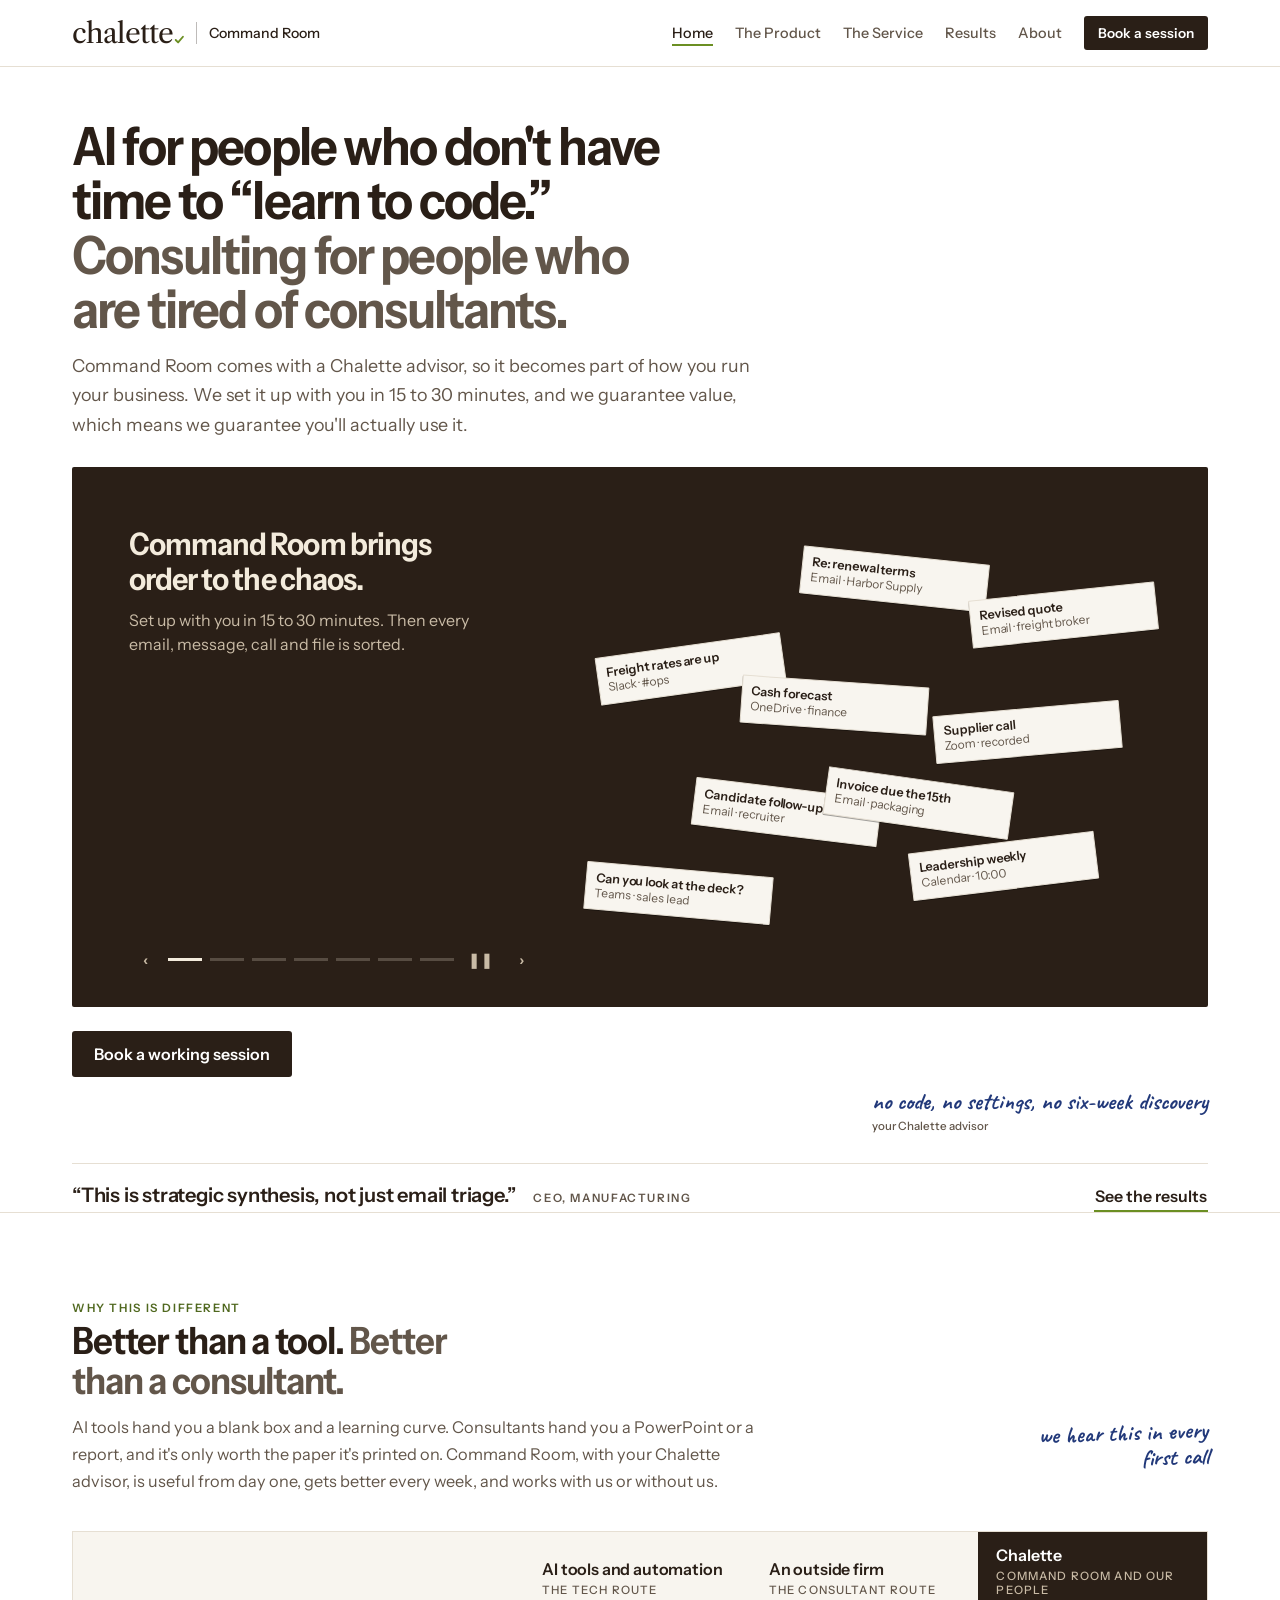
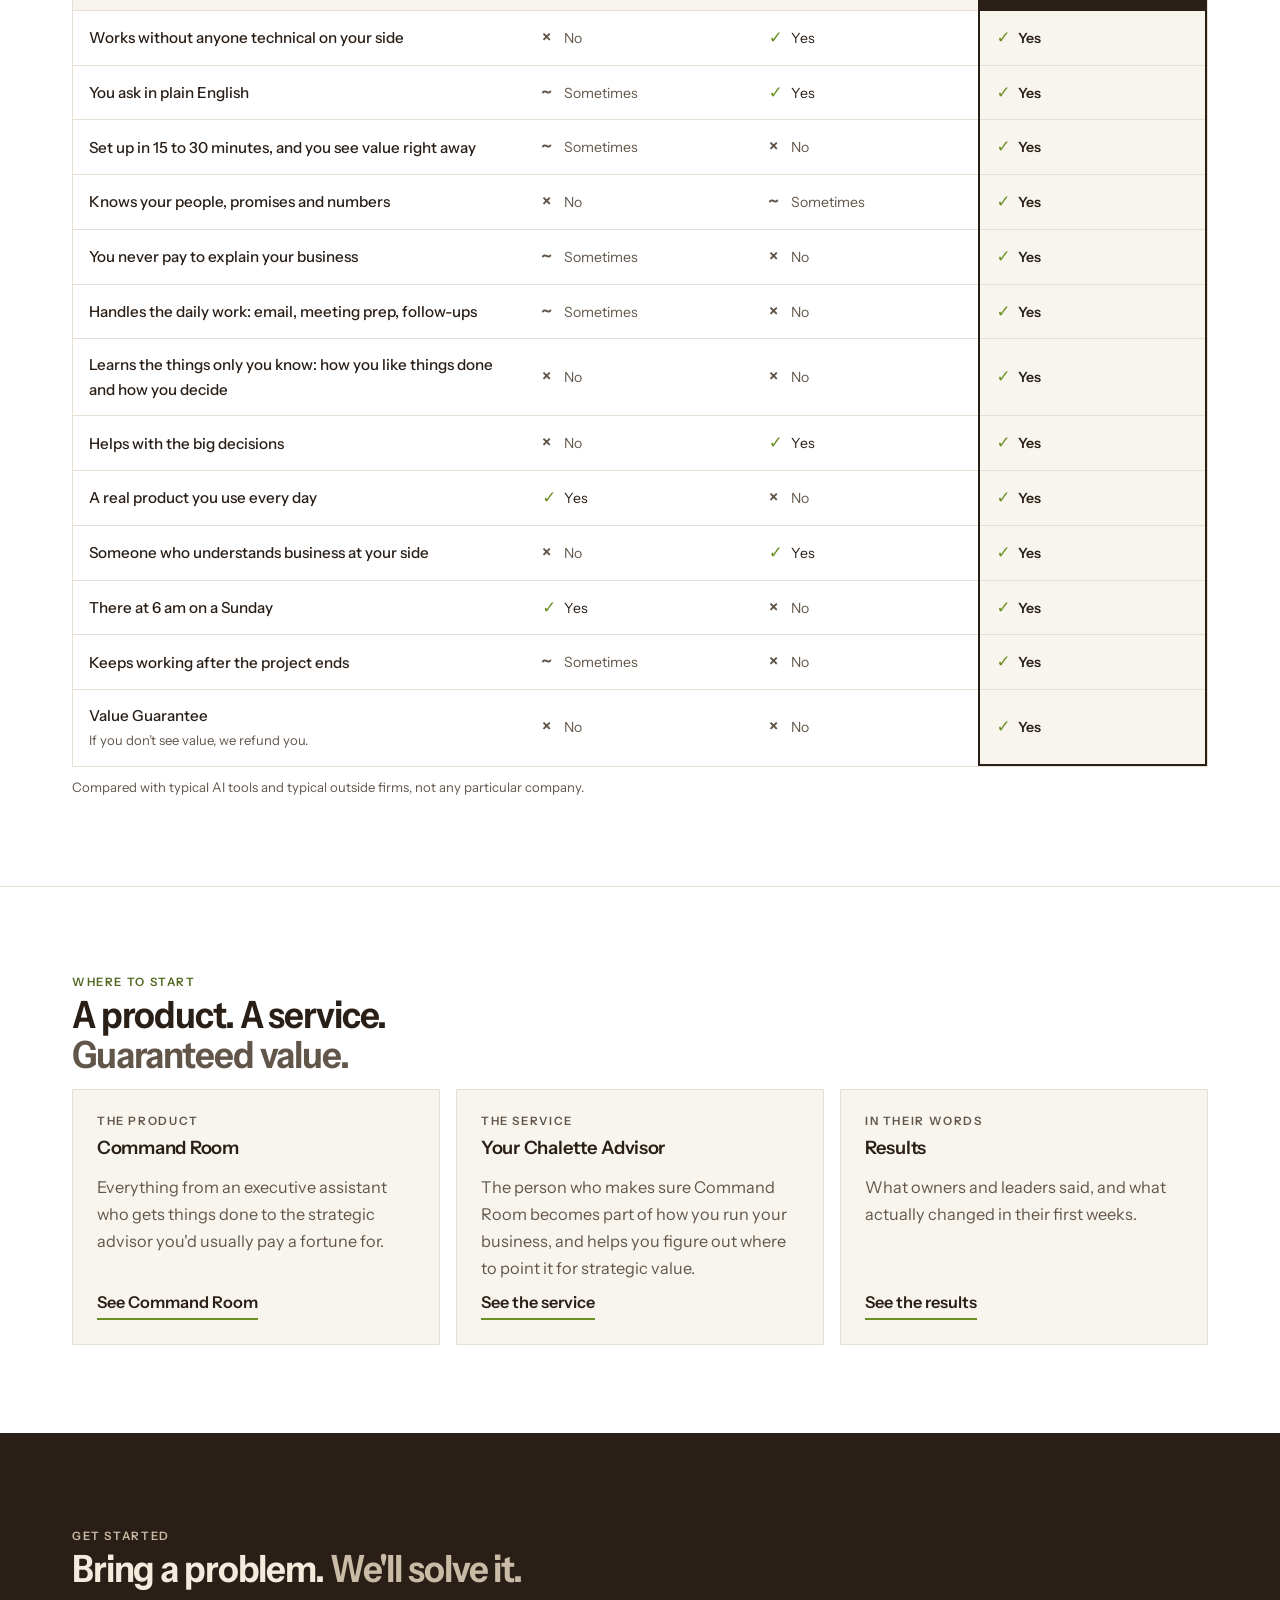
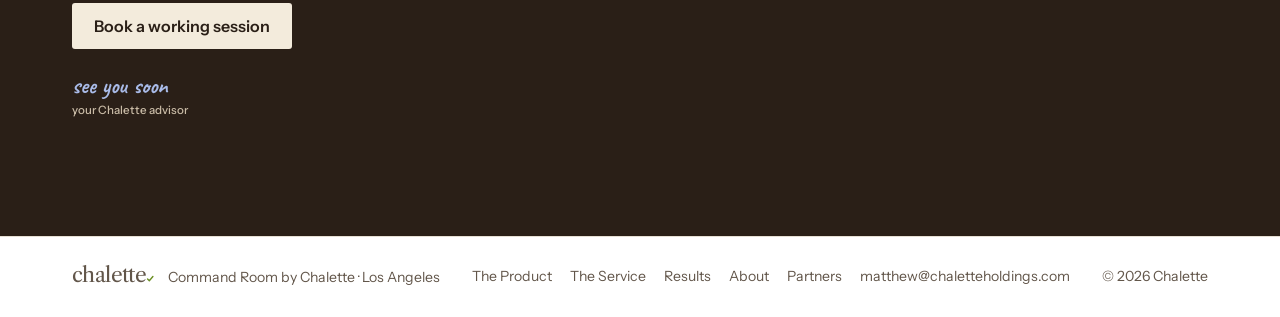
==== commit d9f71213: "Home: remove the guarantee line under the animation (the subhead already says it) Co-Authored-By: Cl" ====
--- a/index.html
+++ b/index.html
@@ -1,9 +1,9 @@
 <!doctype html>
 <html lang="en" data-pen="blue"><head><meta charset="utf-8"><meta name="viewport" content="width=device-width, initial-scale=1">
-<title>Chalette · AI for people who don't have time to learn to code</title>
+<title>Chalette · AI for owners and execs. Consulting for people who are tired of consultants.</title>
 <meta name="description" content="Command Room learns your business and runs your week. It comes with a Chalette advisor who sets it up with you in 15 to 30 minutes and works the big decisions with you. Value guaranteed.">
 <meta property="og:type" content="website"><meta property="og:site_name" content="Chalette">
-<meta property="og:title" content="Chalette · AI for people who don't have time to learn to code">
+<meta property="og:title" content="AI for owners and execs. Consulting for people who are tired of consultants.">
 <meta property="og:description" content="Command Room learns your business and runs your week. It comes with a Chalette advisor who sets it up with you in 15 to 30 minutes and works the big decisions with you. Value guaranteed.">
 <meta property="og:image" content="https://chaletteholdings.com/share.png"><meta property="og:url" content="https://chaletteholdings.com/"><link rel="canonical" href="https://chaletteholdings.com/"><meta name="twitter:card" content="summary_large_image">
 <meta name="theme-color" content="#2a1f17">
@@ -566,7 +566,7 @@
  <div class="hend" aria-hidden="true"><span class="wm">chalette</span><p class="big">You don't learn AI. <span>Command Room learns you and your business.</span></p><p class="adv">And it comes with your Chalette advisor.</p><p class="g"><b>&#10003;</b>We guarantee value.</p></div>
  <div class="prog" role="group" aria-label="Steps"><button class="nav prev" type="button" aria-label="Previous step">&lsaquo;</button><button class="seg" type="button" aria-label="Step 1"><i></i></button><button class="seg" type="button" aria-label="Step 2"><i></i></button><button class="seg" type="button" aria-label="Step 3"><i></i></button><button class="seg" type="button" aria-label="Step 4"><i></i></button><button class="seg" type="button" aria-label="Step 5"><i></i></button><button class="seg" type="button" aria-label="Step 6"><i></i></button><button class="seg" type="button" aria-label="Step 7"><i></i></button><button class="nav pp" type="button" aria-label="Pause">&#10074;&#10074;</button><button class="nav next" type="button" aria-label="Next step">&rsaquo;</button></div>
 </div>
- <div class="cta"><a class="btn" href="book.html">Book a working session</a><span class="g"><b>&#10003;</b> We guarantee value.</span></div>
+ <div class="cta"><a class="btn" href="book.html">Book a working session</a></div>
  <div class="hero-note"><p class="hand" style="margin:18px 0 0">no code, no settings, no six-week discovery<small>your Chalette advisor</small></p></div>
  <figure class="hq"><blockquote>&ldquo;This is strategic synthesis, not just email triage.&rdquo;</blockquote><figcaption>CEO, manufacturing</figcaption><a class="lnk" href="results.html">See the results</a></figure>
 </div>
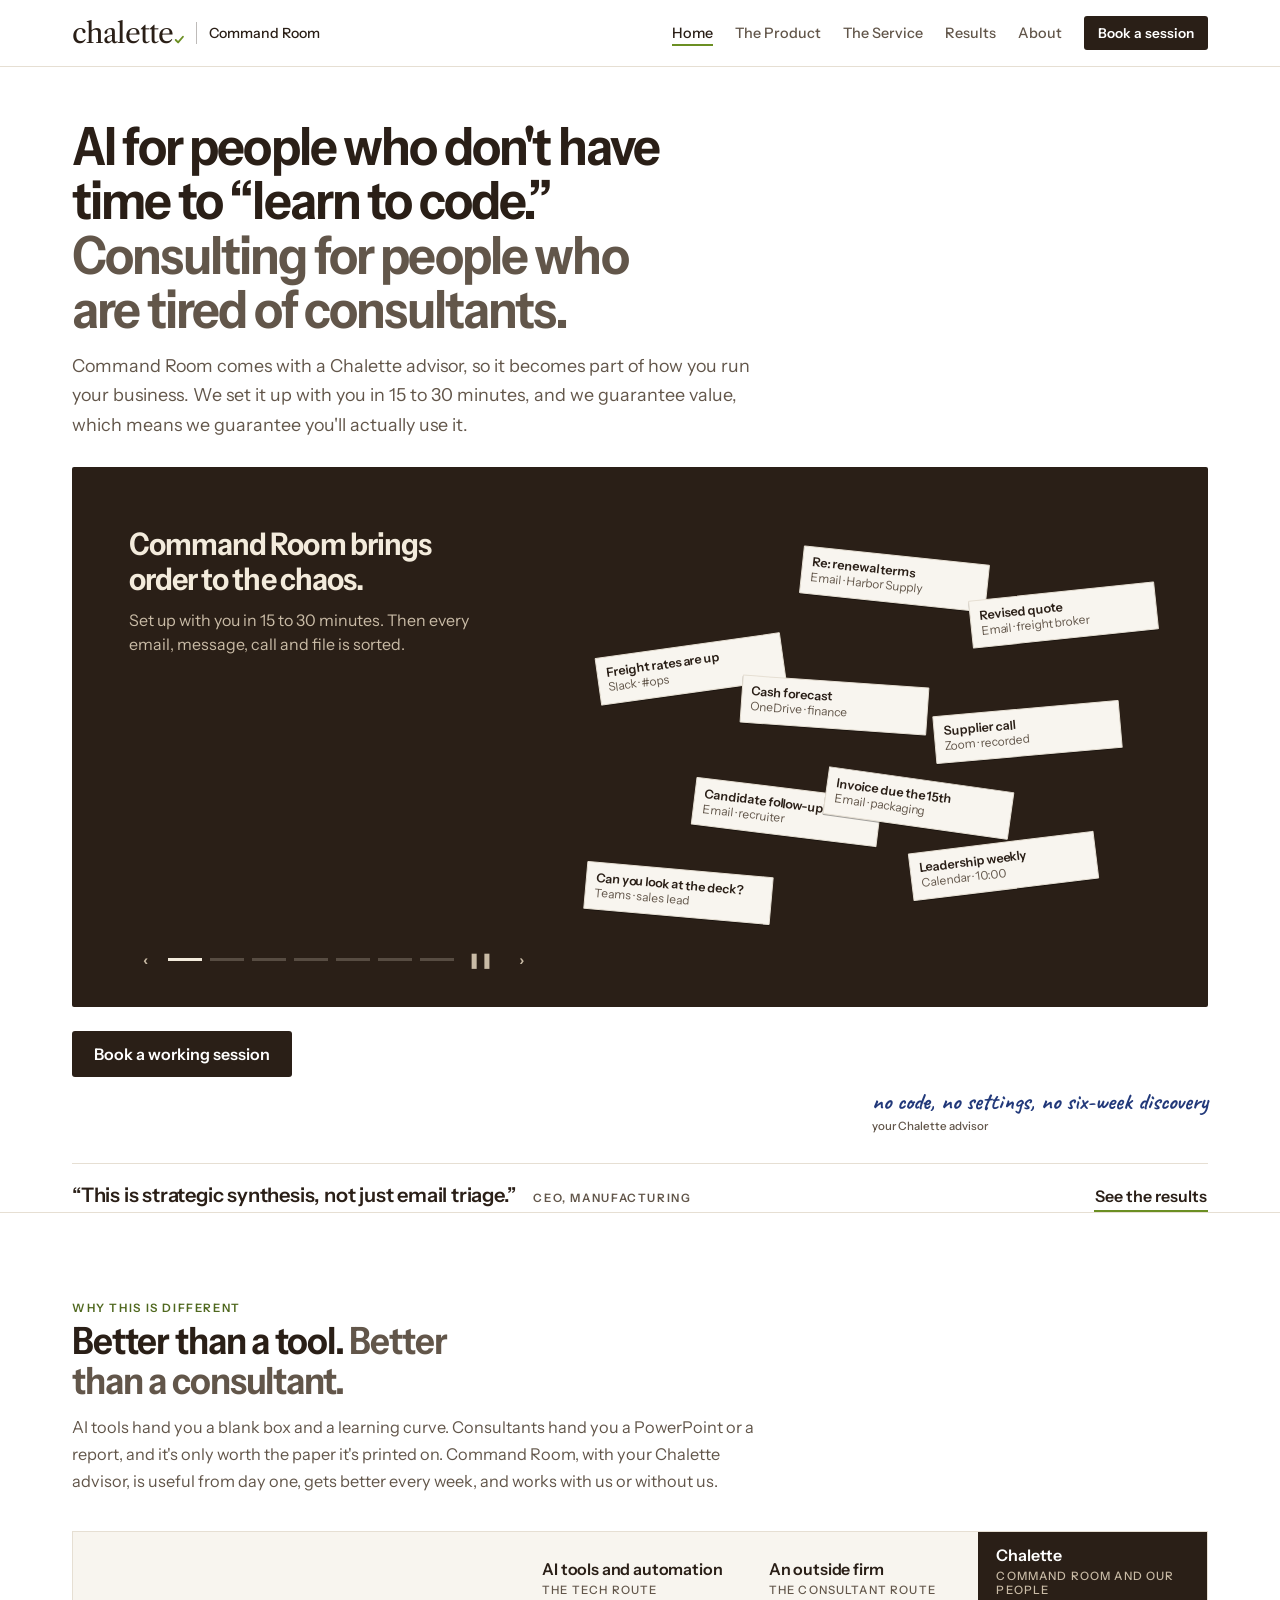
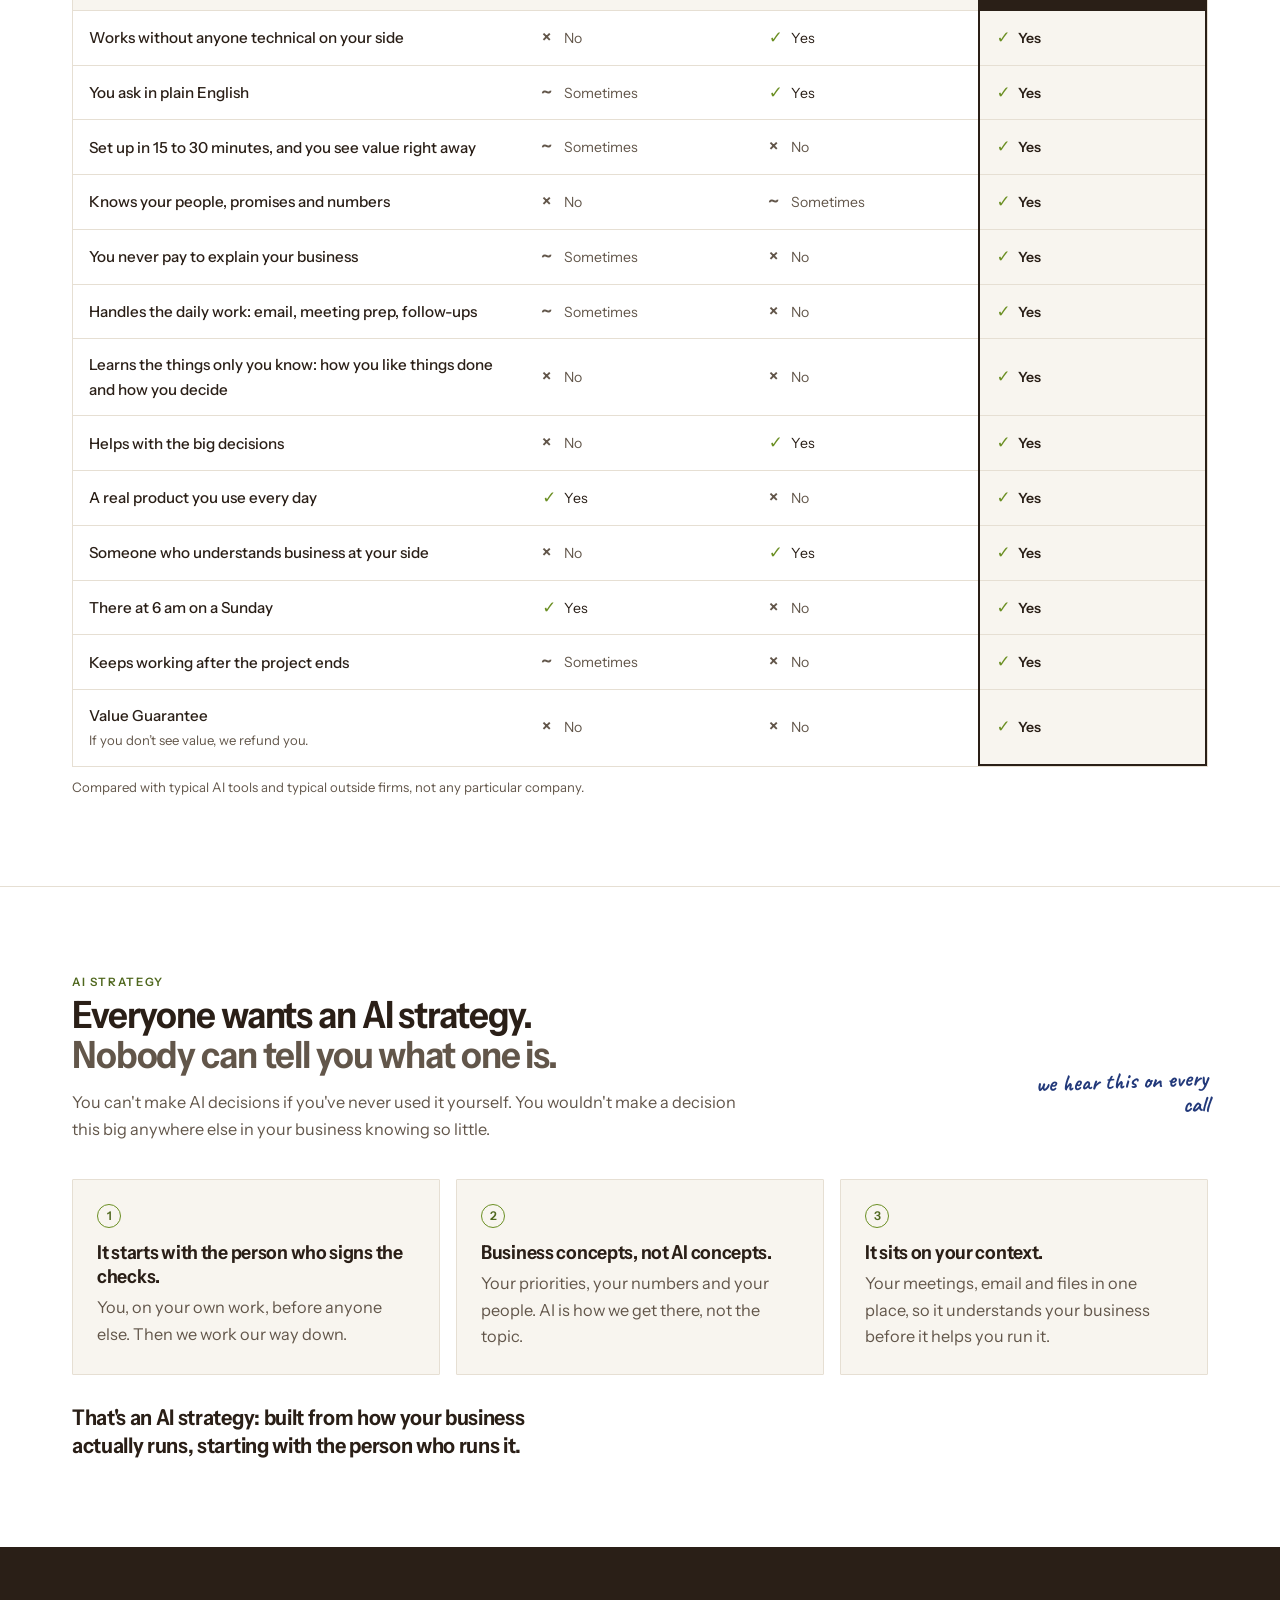
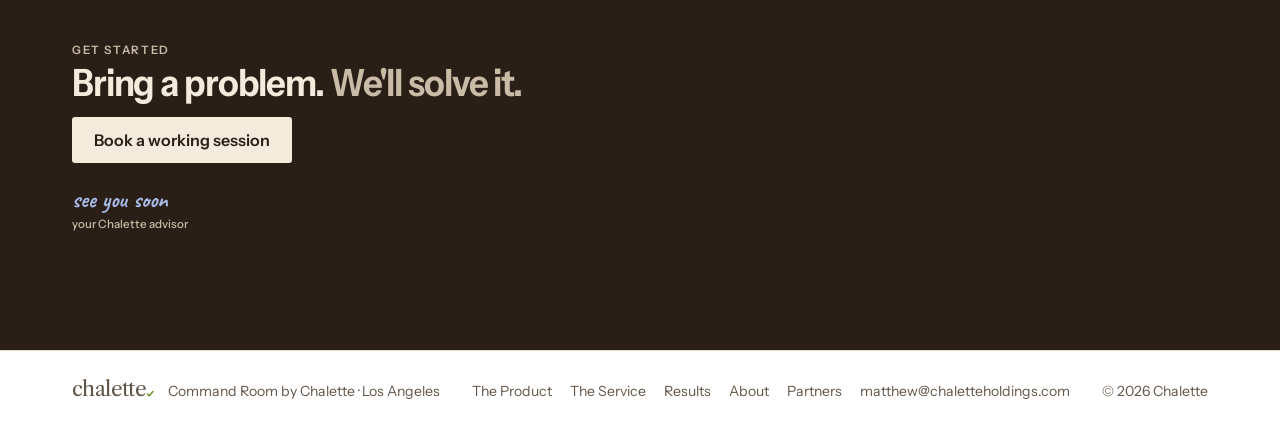
==== commit 0b0c5604: "Home: AI strategy section in place of the Where to start cards Co-Authored-By: Claude Opus 5.5 <nore" ====
--- a/index.html
+++ b/index.html
@@ -266,6 +266,13 @@
  .vs-row .cr{border-left:0;border-top:1px solid var(--rule)}
 }
 
+/* home: what an AI strategy is */
+.strat .sheet{display:flex;flex-direction:column;gap:6px}
+.strat .n{display:inline-grid;place-items:center;width:24px;height:24px;border-radius:50%;border:1.5px solid var(--mark);color:var(--olive);font:600 .75rem/1 var(--sans)}
+.strat h3{margin:6px 0 0;font:650 1.2rem/1.25 var(--sans);font-stretch:92%;letter-spacing:-.015em}
+.strat p{margin:0;color:var(--soft)}
+.strat-end{margin:28px 0 0;font:650 1.35rem/1.3 var(--sans);font-stretch:92%;letter-spacing:-.015em;max-width:40ch}
+
 /* security page, and the line that points there from The Service */
 .sec-grid{display:grid;grid-template-columns:1.1fr 1fr;gap:44px;align-items:start}
 .trust-sheet{padding:8px 26px}
@@ -574,7 +581,7 @@
 <section class="s" id="compare"><div class="w">
  <div class="shead"><div><div class="lab">Why this is different</div><h2>Better than a tool. <em>Better than a consultant.</em></h2>
  <p class="intro">AI tools hand you a blank box and a learning curve. Consultants hand you a PowerPoint or a report, and it's only worth the paper it's printed on. Command Room, with your Chalette advisor, is useful from day one, gets better every week, and works with us or without us.</p></div>
- <p class="hand">we hear this in every first call</p></div>
+</div>
  <div class="cmpwrap" role="region" aria-label="Comparison" tabindex="0"><table class="cmp">
   <thead><tr><th scope="col"><span class="sr">What you get</span></th><th scope="col" data-short="AI tools">AI tools and automation<small>the tech route</small></th><th scope="col" data-short="Outside firm">An outside firm<small>the consultant route</small></th><th scope="col" class="us" data-short="Chalette">Chalette<small>Command Room and our people</small></th></tr></thead>
   <tbody>
@@ -596,15 +603,18 @@
  <p class="cmpnote">Compared with typical AI tools and typical outside firms, not any particular company.</p>
 </div></section>
 
-<section class="s" id="more"><div class="w">
- <div class="lab">Where to start</div>
- <h2>A product. A service. <em>Guaranteed value.</em></h2>
- <div class="teasers">
-  <a class="sheet teaser" href="command-room.html"><span class="lab">The product</span><h3>Command Room</h3><p>Everything from an executive assistant who gets things done to the strategic advisor you'd usually pay a fortune for.</p><span class="go">See Command Room</span></a>
-  <a class="sheet teaser" href="working-sessions.html"><span class="lab">The service</span><h3>Your Chalette Advisor</h3><p>The person who makes sure Command Room becomes part of how you run your business, and helps you figure out where to point it for strategic value.</p><span class="go">See the service</span></a>
-  <a class="sheet teaser" href="results.html"><span class="lab">In their words</span><h3>Results</h3><p>What owners and leaders said, and what actually changed in their first weeks.</p><span class="go">See the results</span></a>
+<section class="s" id="strategy"><div class="w">
+ <div class="shead"><div><div class="lab">AI strategy</div><h2>Everyone wants an AI strategy. <em>Nobody can tell you what one is.</em></h2>
+ <p class="intro">You can't make AI decisions if you've never used it yourself. You wouldn't make a decision this big anywhere else in your business knowing so little.</p></div>
+ <p class="hand">we hear this on every call</p></div>
+ <div class="cols3 strat">
+  <div class="sheet"><span class="n">1</span><h3>It starts with the person who signs the checks.</h3><p>You, on your own work, before anyone else. Then we work our way down.</p></div>
+  <div class="sheet"><span class="n">2</span><h3>Business concepts, not AI concepts.</h3><p>Your priorities, your numbers and your people. AI is how we get there, not the topic.</p></div>
+  <div class="sheet"><span class="n">3</span><h3>It sits on your context.</h3><p>Your meetings, email and files in one place, so it understands your business before it helps you run it.</p></div>
  </div>
+ <p class="strat-end">That's an AI strategy: built from how your business actually runs, starting with the person who runs it.</p>
 </div></section>
+
 <section class="closing" id="book"><div class="w">
  <div class="lab" style="color:var(--stage-soft)">Get started</div>
  <h2>Bring a problem. <em>We'll solve it.</em></h2>
